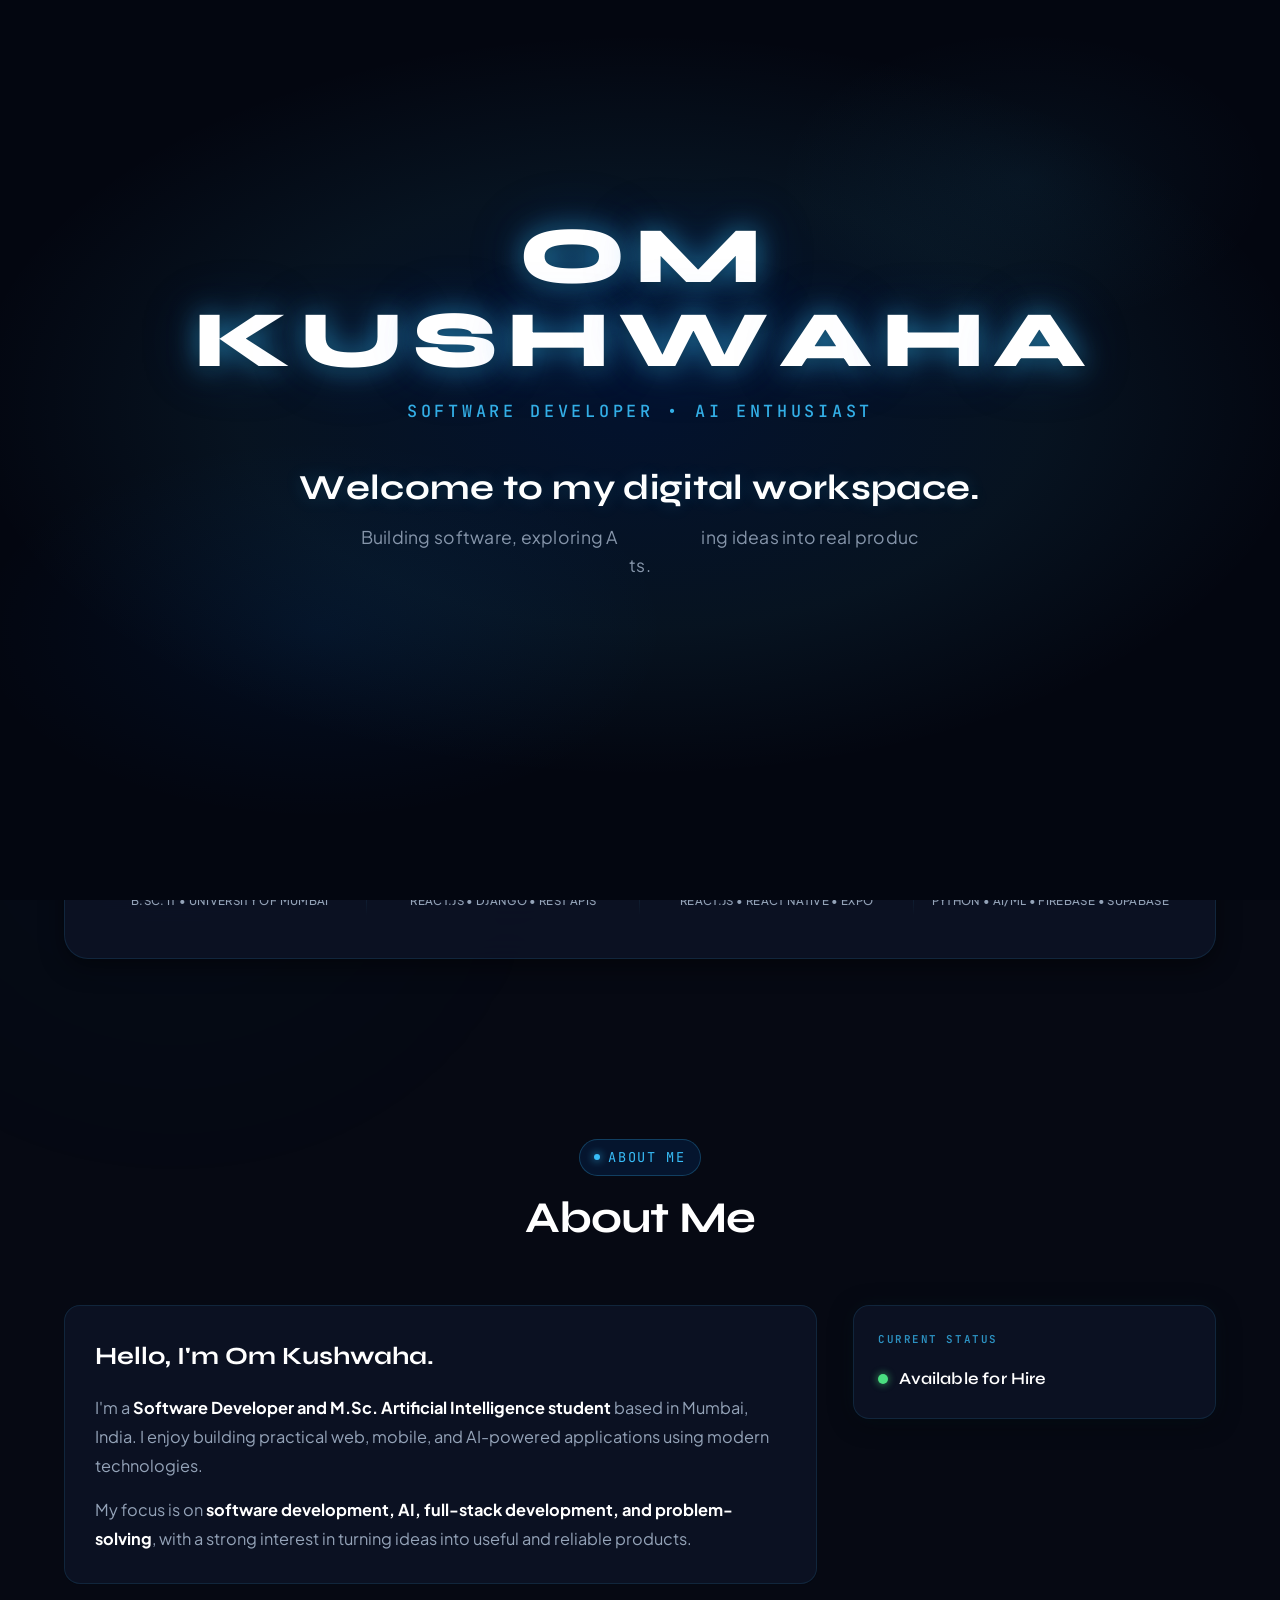
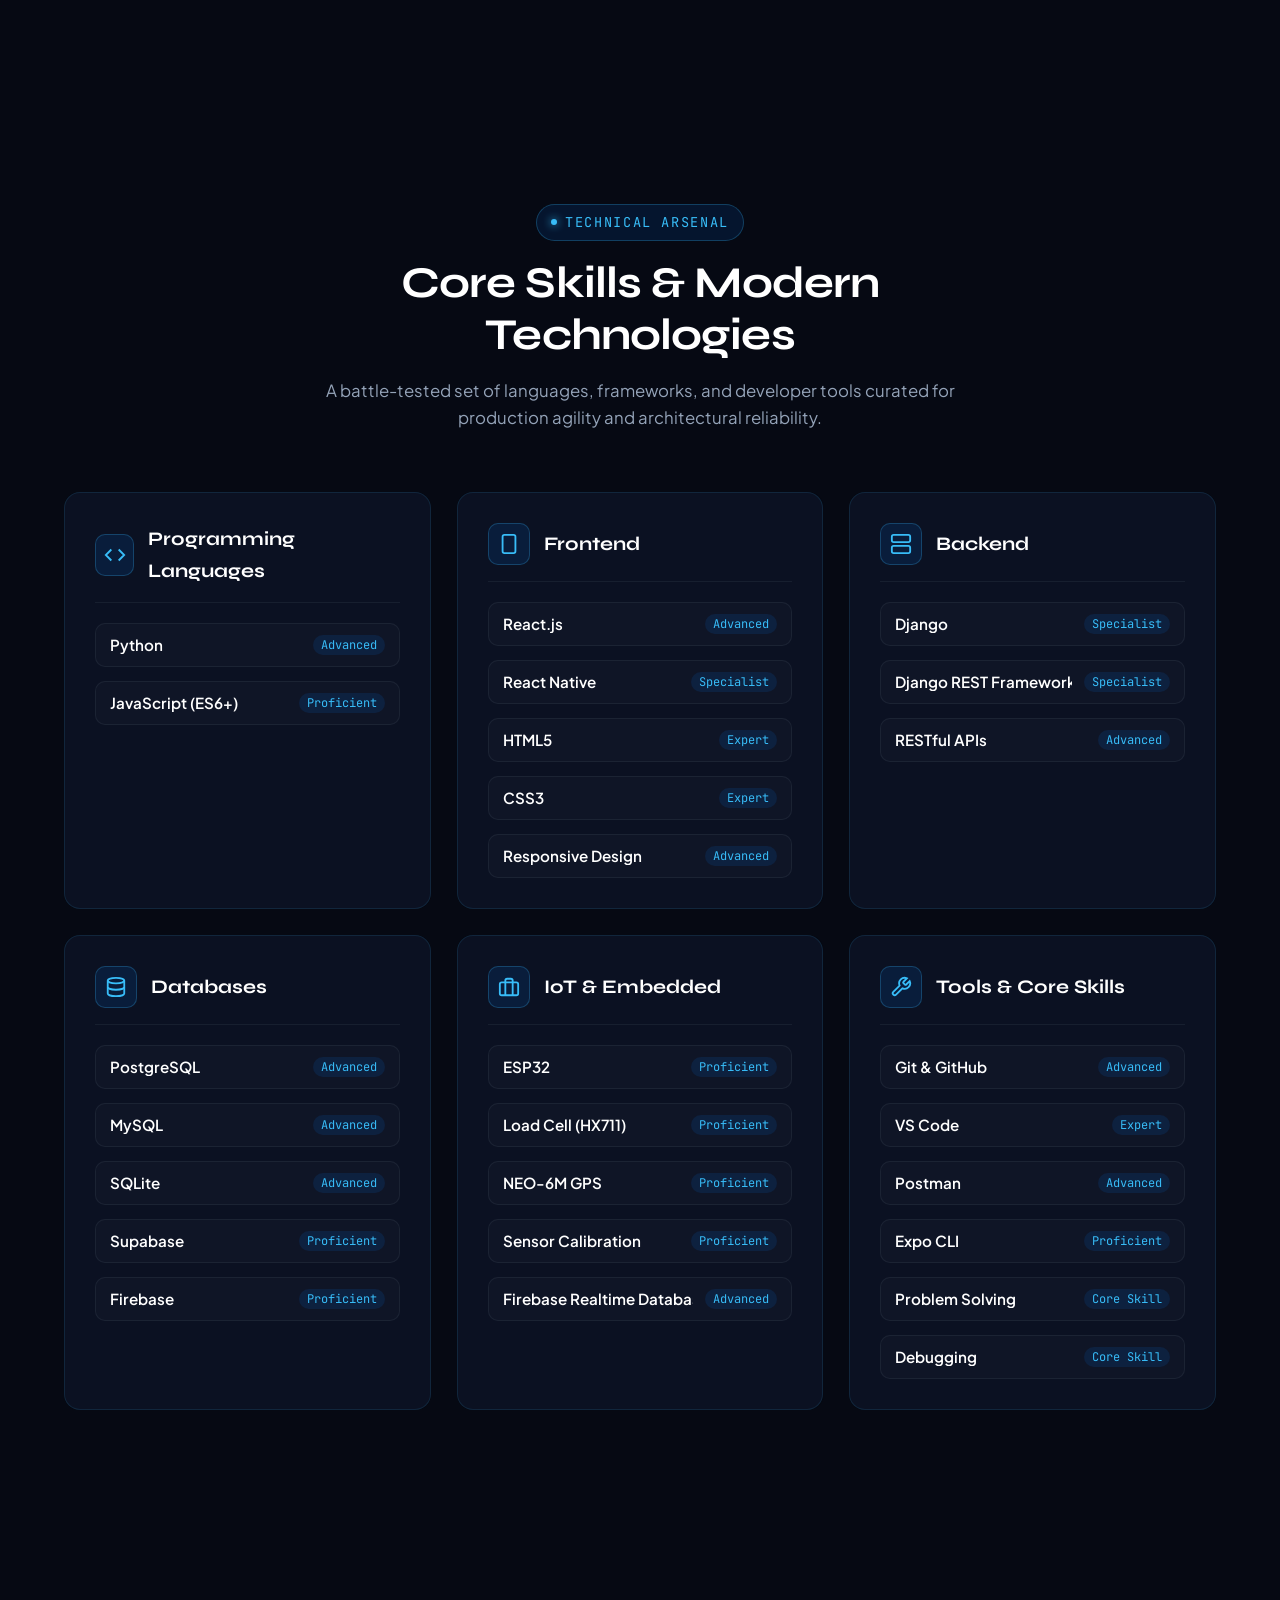
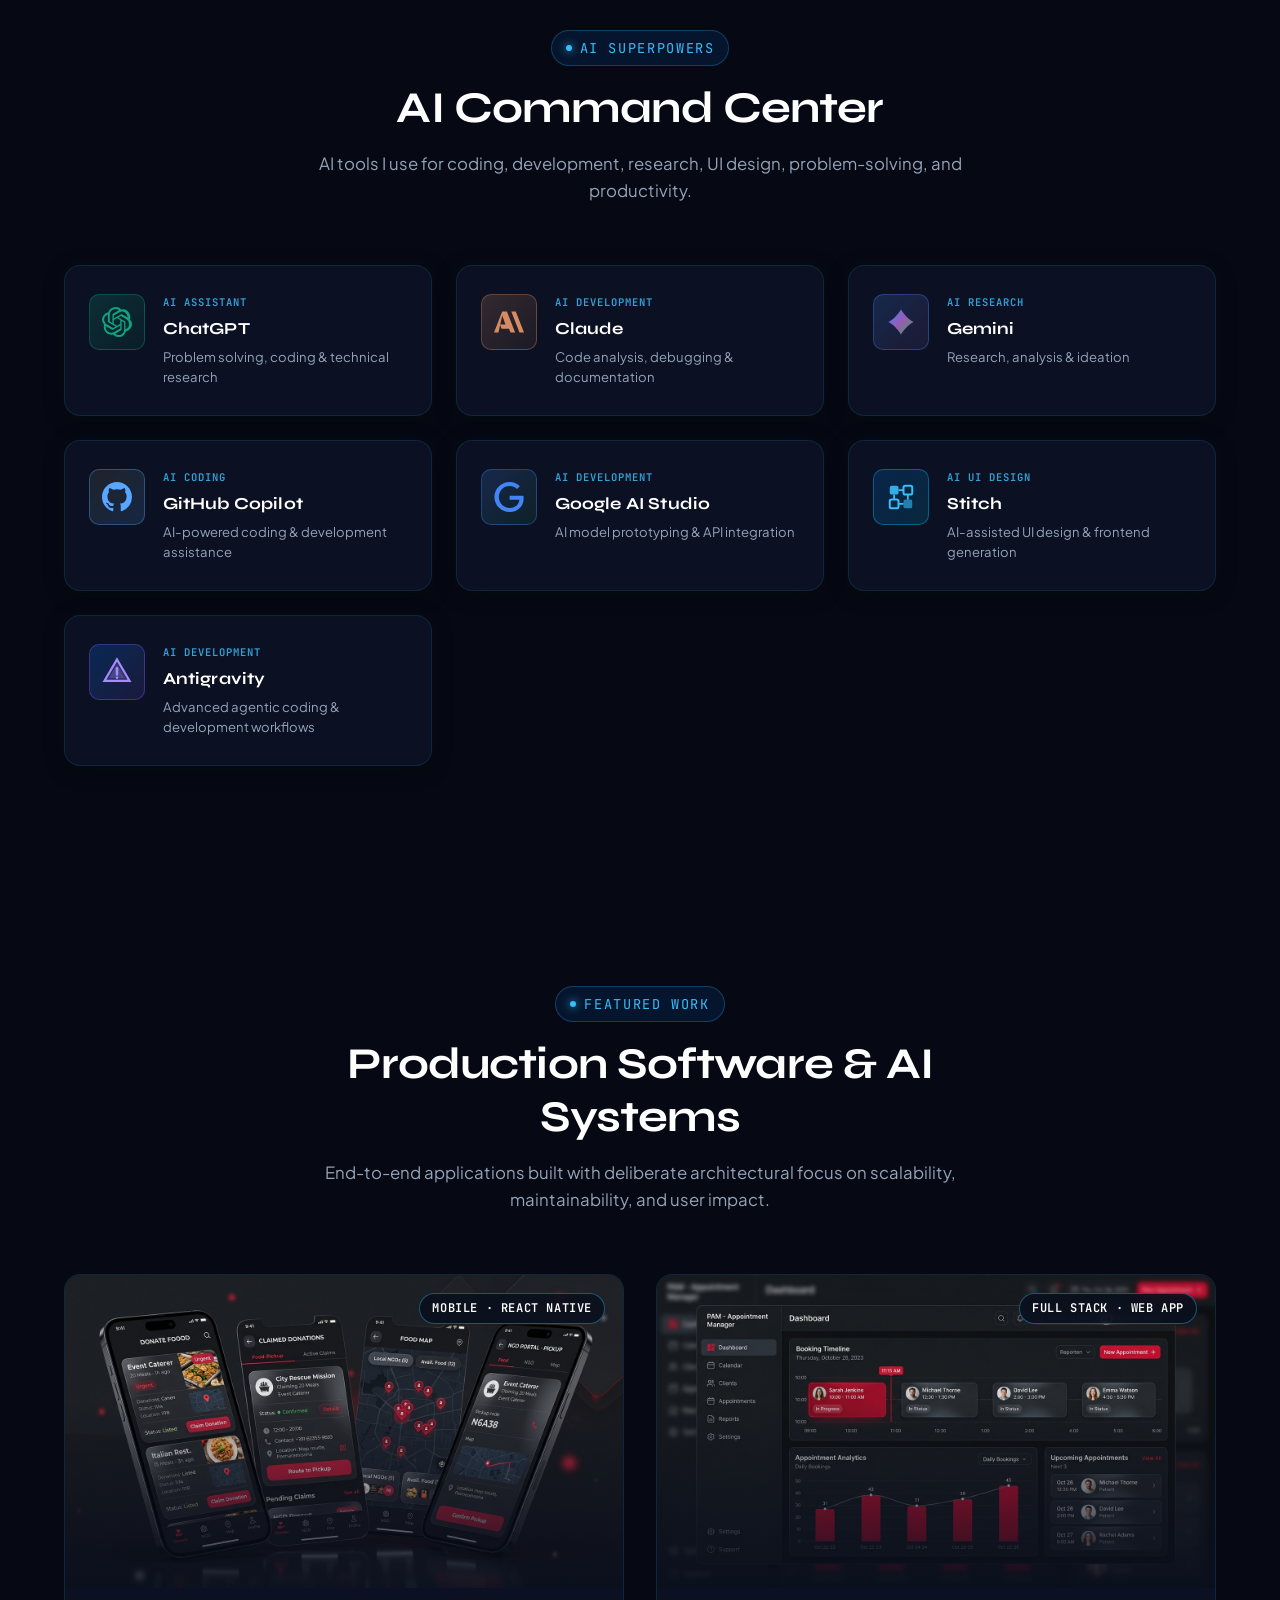
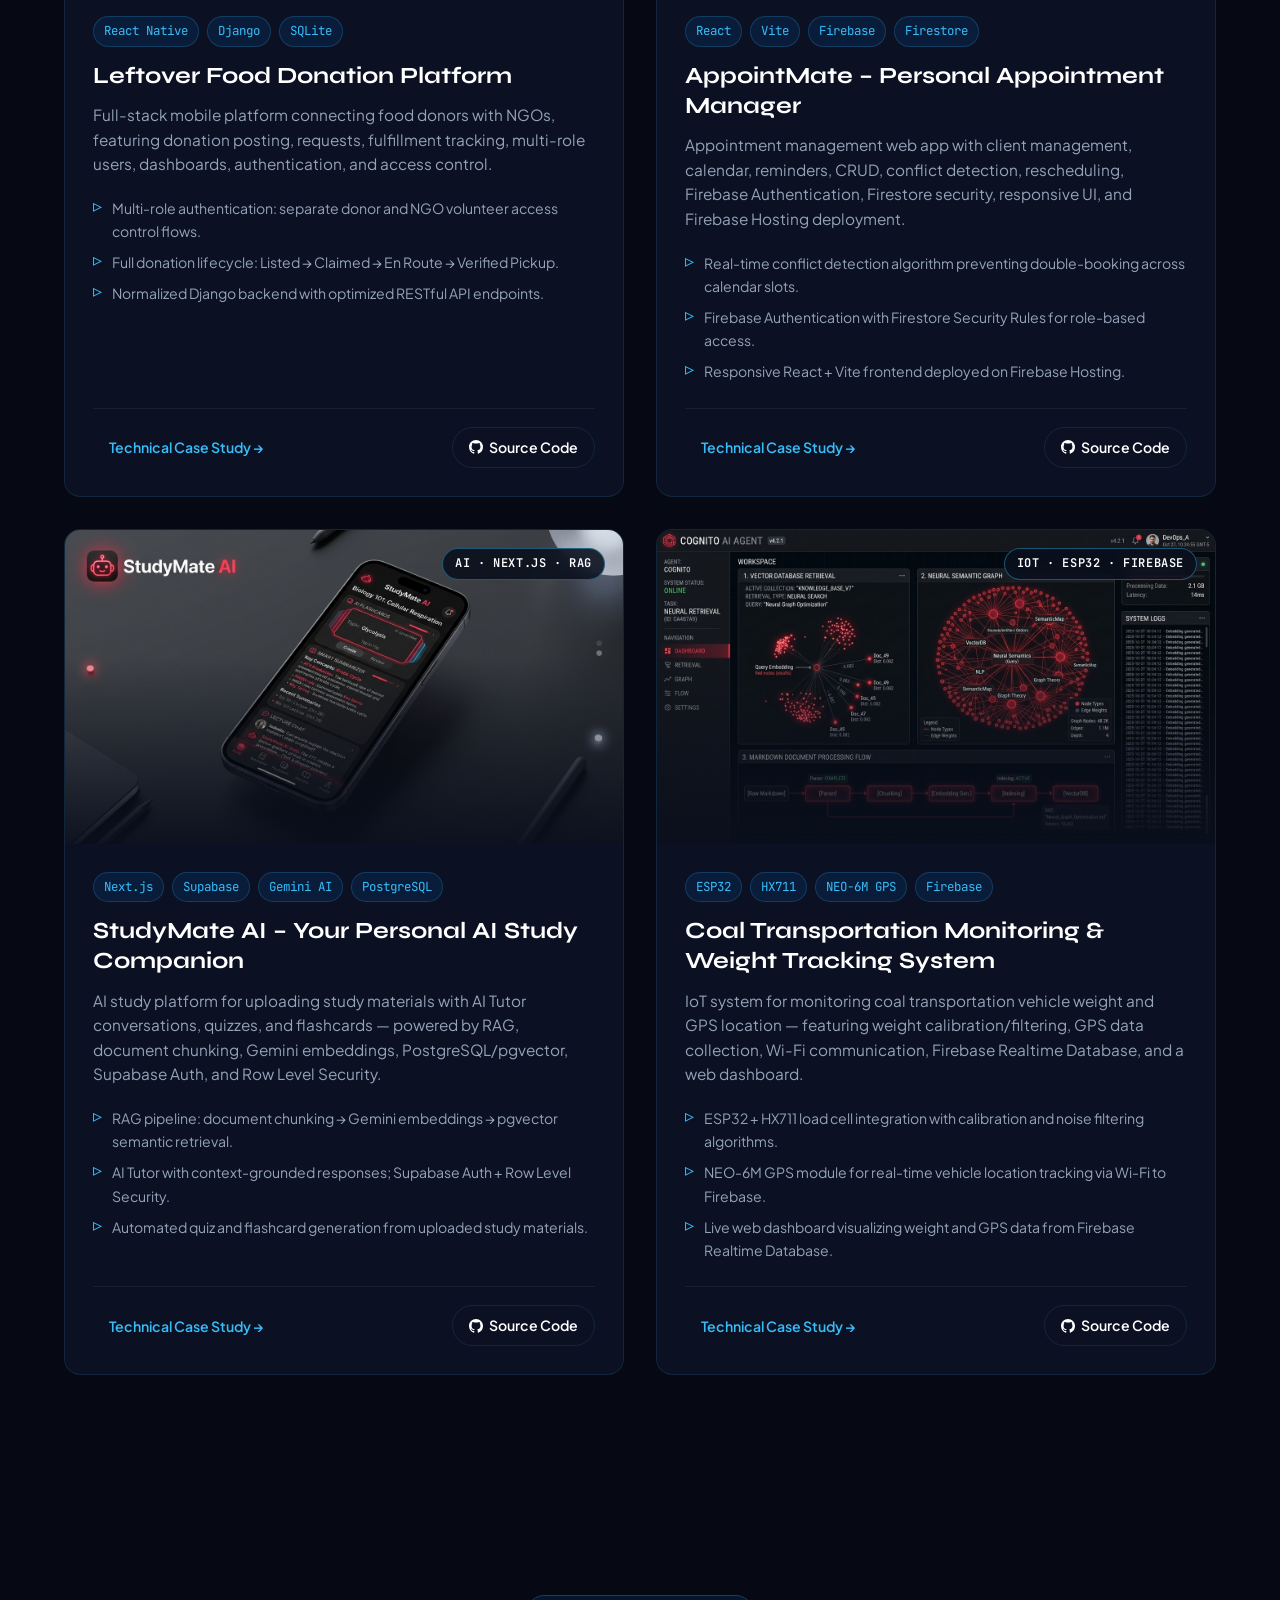
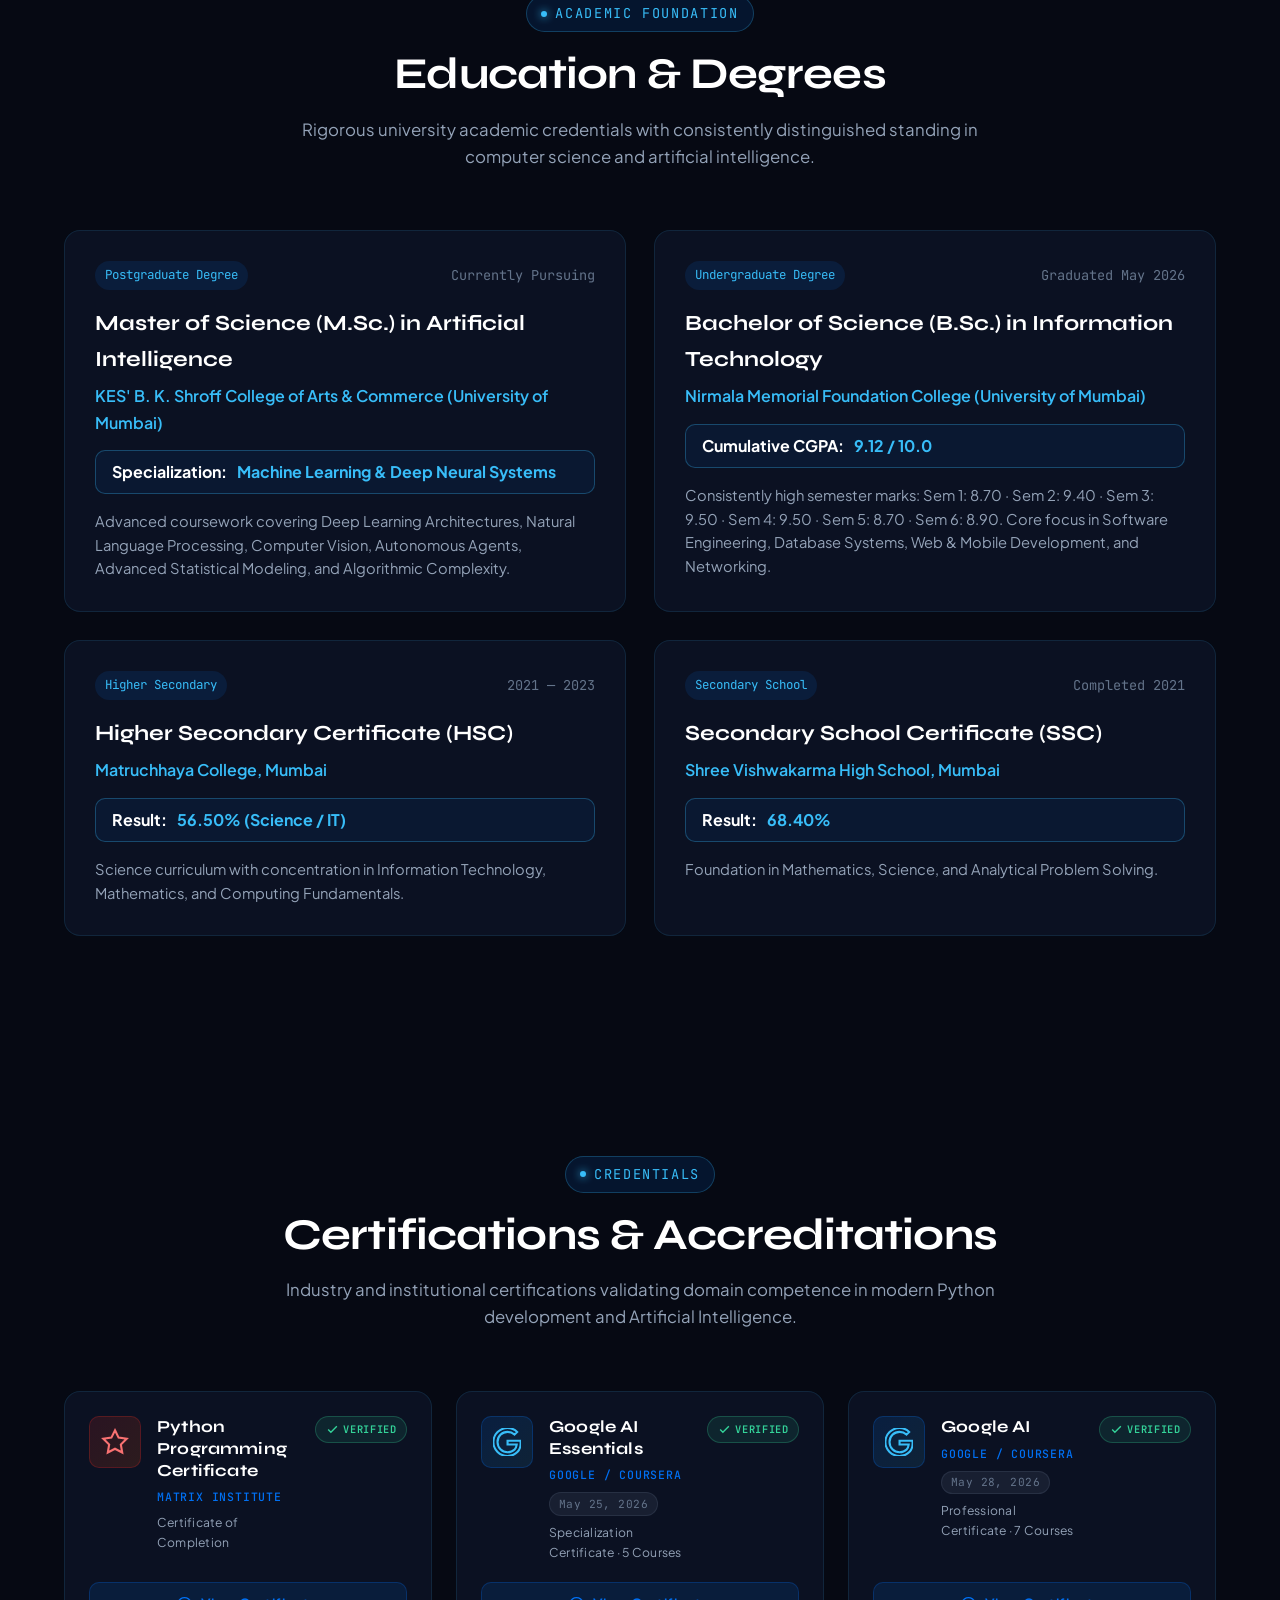
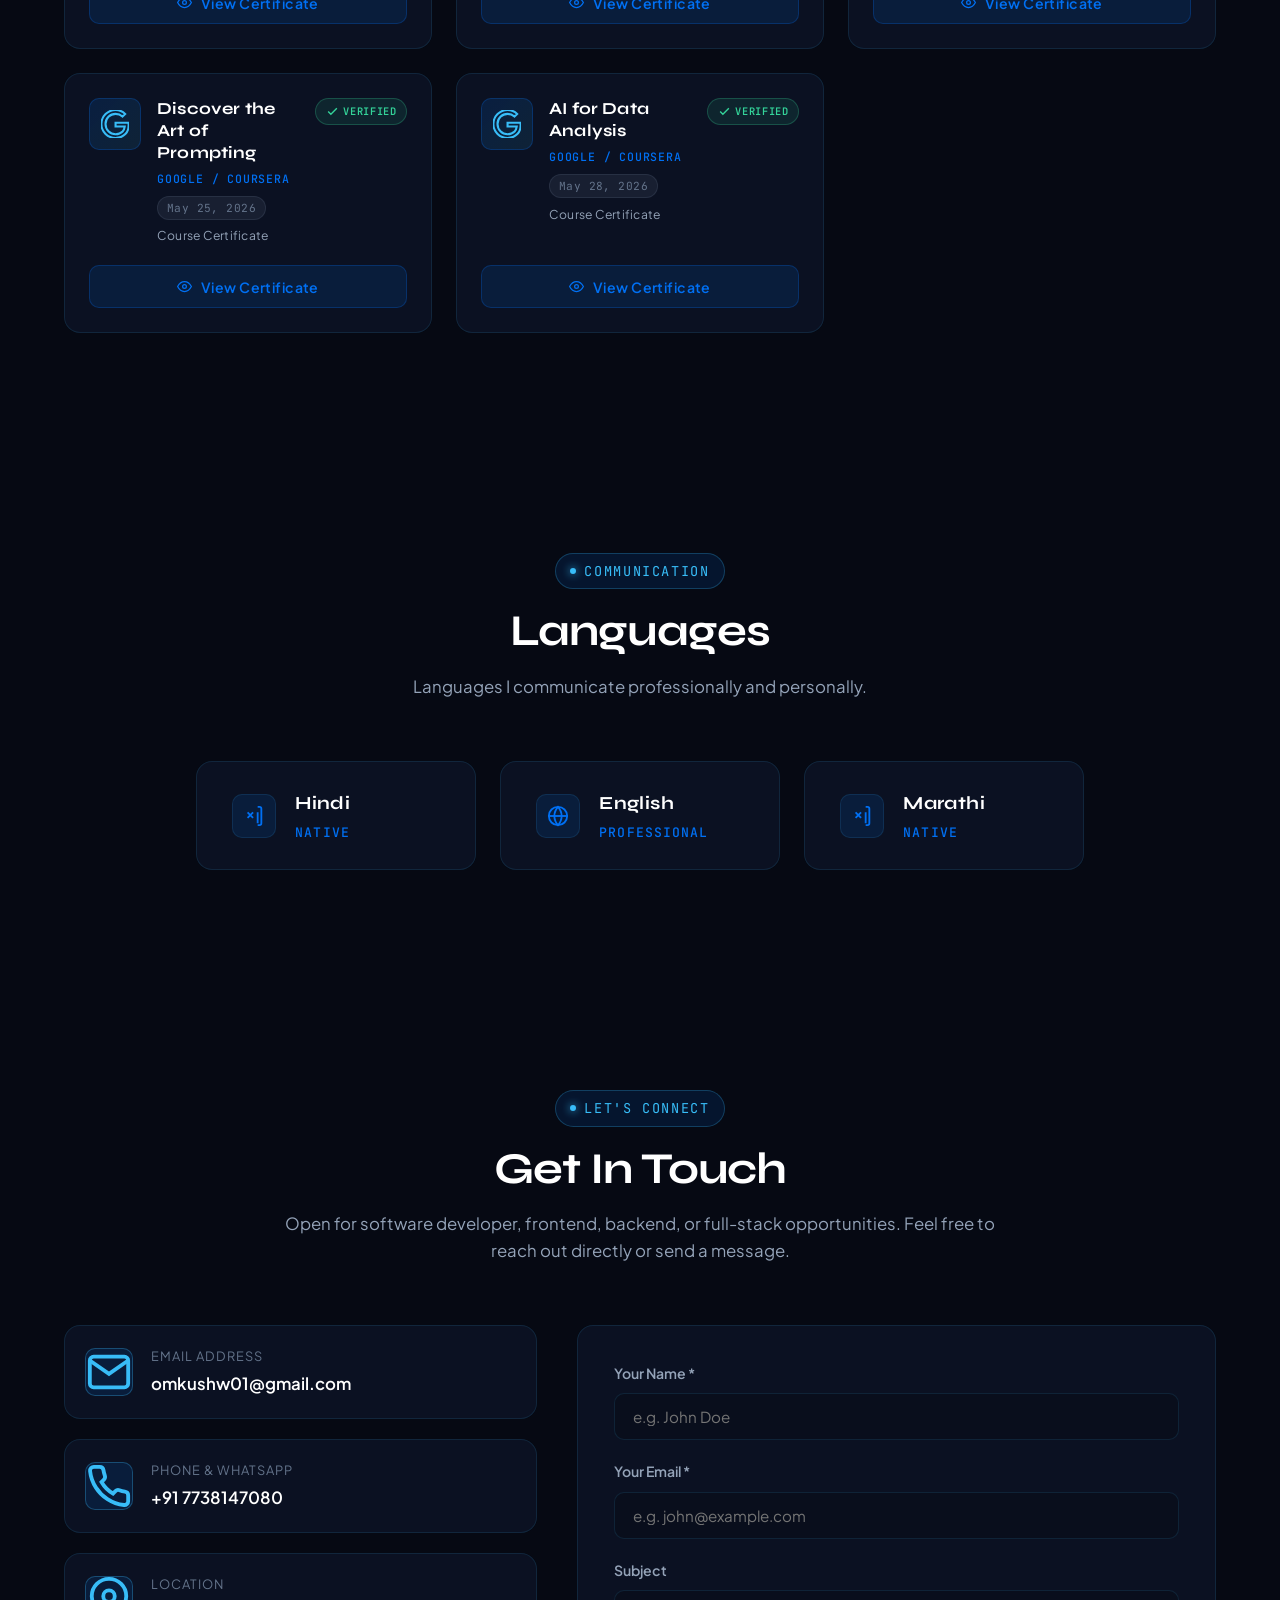
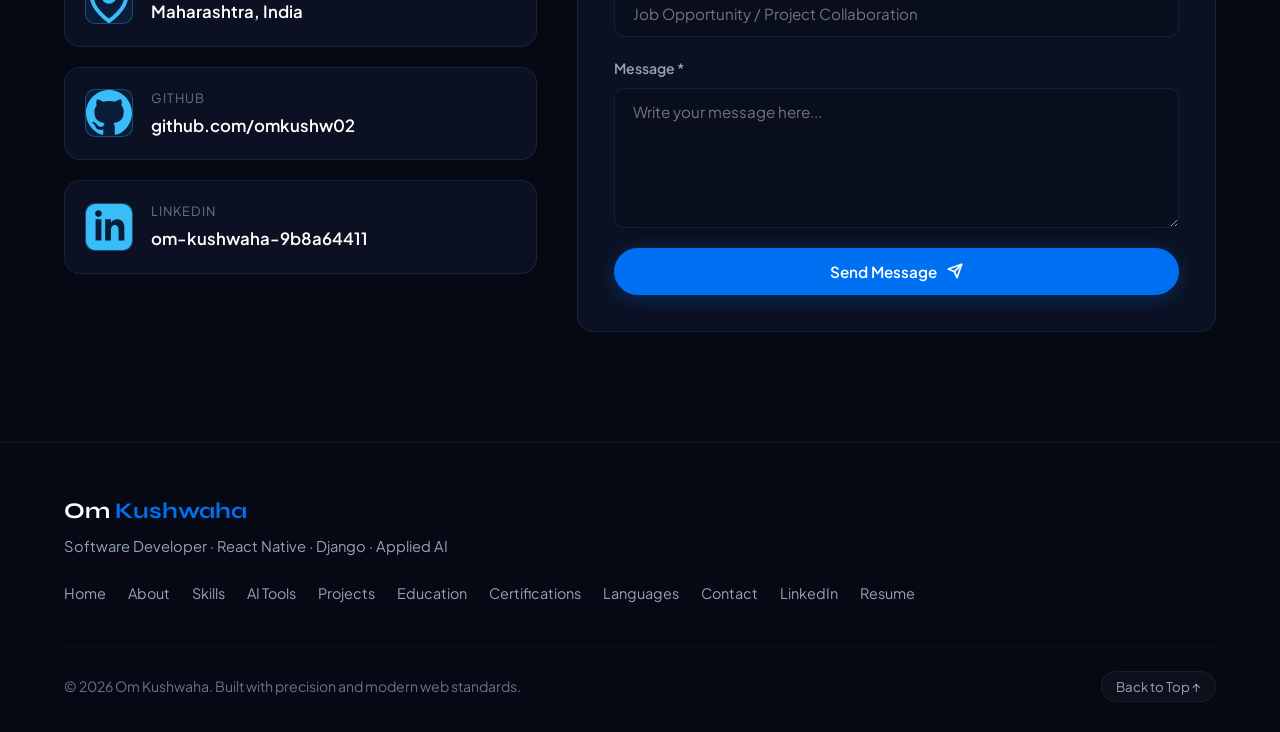
==== index.html @ 6cf003f7 "Initial portfolio" ====
<!DOCTYPE html>
<html lang="en">
<head>
  <meta charset="UTF-8">
  <meta name="viewport" content="width=device-width, initial-scale=1.0">
  <meta http-equiv="X-UA-Compatible" content="ie=edge">

  <!-- SEO Meta Tags -->
  <title>Om Kushwaha | Software Developer & Full Stack AI Developer</title>
  <meta name="description" content="Portfolio of Om Kushwaha — B.Sc. IT graduate and M.Sc. Artificial Intelligence student passionate about building modern web and mobile applications, backend systems and practical AI solutions with React Native, Django, and Python.">
  <meta name="keywords" content="Om Kushwaha, Software Developer, Full Stack Developer, AI Developer, React Native, Django, Python, Mumbai">
  <meta name="author" content="Om Kushwaha">

  <!-- Open Graph / Social Cards -->
  <meta property="og:title" content="Om Kushwaha | Software Developer & Full Stack AI Developer">
  <meta property="og:description" content="B.Sc. IT graduate & M.Sc. Artificial Intelligence student building robust mobile, web, and AI solutions.">
  <meta property="og:type" content="website">
  <meta property="og:image" content="assets/images/om_avatar.jpg">

  <!-- Google Fonts Preconnect & Stylesheet -->
  <link rel="preconnect" href="https://fonts.googleapis.com">
  <link rel="preconnect" href="https://fonts.gstatic.com" crossorigin>
  <link rel="stylesheet" href="https://fonts.googleapis.com/css2?family=Plus+Jakarta+Sans:wght@300;400;500;600;700;800&family=Syne:wght@600;700;800&family=JetBrains+Mono:wght@400;500;600&display=swap">

  <!-- Stylesheet -->
  <link rel="stylesheet" href="assets/css/style.css">
  <link rel="icon" type="image/svg+xml" href="data:image/svg+xml,<svg xmlns='http://www.w3.org/2000/svg' viewBox='0 0 100 100'><rect width='100' height='100' rx='20' fill='%230a0f1d'/><text x='50%' y='62%' font-size='48' font-weight='800' fill='%230070f3' text-anchor='middle' font-family='sans-serif'>OK</text></svg>">
</head>
<body>

  <!-- ==================== ANIMATED BACKGROUND CANVAS ==================== -->
  <canvas id="bgCanvas" aria-hidden="true"></canvas>

  <!-- ==================== NAVBAR ==================== -->
  <header class="navbar" id="navbar">
    <div class="container nav-container">
      <!-- Brand Logo -->
      <a href="#home" class="nav-brand" id="navBrand">
        <div class="brand-symbol">OK</div>
        <div class="brand-text">Om <span>Kushwaha</span></div>
      </a>

      <!-- Navigation Links -->
      <nav class="nav-links" id="navLinks" aria-label="Main Navigation">
        <div class="nav-drawer-header">
          <div class="nav-drawer-brand">
            <span class="nav-drawer-symbol">OK</span>
            <span class="nav-drawer-title">Navigation</span>
          </div>
          <button class="nav-drawer-close" id="navDrawerClose" aria-label="Close navigation menu">
            <svg width="18" height="18" viewBox="0 0 24 24" fill="none" stroke="currentColor" stroke-width="2.2" stroke-linecap="round" stroke-linejoin="round"><line x1="18" y1="6" x2="6" y2="18"></line><line x1="6" y1="6" x2="18" y2="18"></line></svg>
          </button>
        </div>

        <a href="#home" class="nav-link active">Home</a>
        <a href="#about" class="nav-link">About</a>
        <a href="#skills" class="nav-link">Skills</a>
        <a href="#ai-tools" class="nav-link">AI Tools</a>
        <a href="#projects" class="nav-link">Projects</a>
        <a href="#education" class="nav-link">Education</a>
        <a href="#certifications" class="nav-link">Certifications</a>
        <a href="#languages" class="nav-link">Languages</a>
        <a href="#contact" class="nav-link">Contact</a>

        <div class="nav-drawer-footer">
          <a href="assets/docs/Om_Kushwaha_Resume.pdf" download="Om_Kushwaha_Resume.pdf" target="_blank" class="nav-drawer-resume">
            <svg width="15" height="15" viewBox="0 0 24 24" fill="none" stroke="currentColor" stroke-width="2.2" stroke-linecap="round" stroke-linejoin="round"><path d="M21 15v4a2 2 0 0 1-2 2H5a2 2 0 0 1-2-2v-4"/><polyline points="7 10 12 15 17 10"/><line x1="12" y1="15" x2="12" y2="3"/></svg>
            Download Resume
          </a>
        </div>
      </nav>

      <!-- Nav Actions (Resume CTA & Mobile Toggle) -->
      <div class="nav-actions">
        <a href="assets/docs/Om_Kushwaha_Resume.pdf" download="Om_Kushwaha_Resume.pdf" target="_blank" class="nav-cta-btn" id="navResumeBtn">
          <svg width="15" height="15" viewBox="0 0 24 24" fill="none" stroke="currentColor" stroke-width="2.2" stroke-linecap="round" stroke-linejoin="round"><path d="M21 15v4a2 2 0 0 1-2 2H5a2 2 0 0 1-2-2v-4"/><polyline points="7 10 12 15 17 10"/><line x1="12" y1="15" x2="12" y2="3"/></svg>
          Download Resume
        </a>

        <button class="mobile-toggle" id="mobileToggle" aria-label="Toggle navigation menu" aria-expanded="false">
          <span></span>
          <span></span>
          <span></span>
        </button>
      </div>
    </div>
  </header>

  <!-- Mobile Backdrop Overlay -->
  <div class="nav-backdrop" id="navBackdrop" aria-hidden="true"></div>

  <main>
    <!-- ==================== HERO SECTION ==================== -->
    <section class="hero-section" id="home">
      <div class="container">
        <div class="hero-grid">
          <!-- Hero Text Content -->
          <div class="hero-content">
            <!-- Badge -->
            <div class="hero-badge">
              <span class="status-dot"></span>
              <span>Software Developer | AI Enthusiast</span>
            </div>

            <!-- Name with Kushwaha in electric blue -->
            <h1 class="hero-name">
              Om <span class="text-accent">Kushwaha</span>
            </h1>

            <!-- Title -->
            <div class="hero-title">
              <span>Full-Stack Developer</span>
              <span class="separator">/</span>
              <span>Web &amp; Mobile</span>
              <span class="separator">/</span>
              <span class="text-accent">AI</span>
            </div>

            <!-- Description -->
            <p class="hero-desc">
              B.Sc. IT graduate and M.Sc. Artificial Intelligence student building modern web, mobile, and desktop applications, backend systems, and practical AI solutions.
            </p>

            <!-- Action Buttons -->
            <div class="hero-buttons">
              <a href="#projects" class="btn btn-primary" id="heroViewProjectsBtn">
                View Projects
                <svg width="16" height="16" viewBox="0 0 24 24" fill="none" stroke="currentColor" stroke-width="2.5" stroke-linecap="round" stroke-linejoin="round"><line x1="5" y1="12" x2="19" y2="12"/><polyline points="12 5 19 12 12 19"/></svg>
              </a>
              <a href="assets/docs/Om_Kushwaha_Resume.pdf" download="Om_Kushwaha_Resume.pdf" target="_blank" class="btn btn-secondary" id="heroDownloadResumeBtn">
                <svg width="16" height="16" viewBox="0 0 24 24" fill="none" stroke="currentColor" stroke-width="2" stroke-linecap="round" stroke-linejoin="round"><path d="M21 15v4a2 2 0 0 1-2 2H5a2 2 0 0 1-2-2v-4"/><polyline points="7 10 12 15 17 10"/><line x1="12" y1="15" x2="12" y2="3"/></svg>
                Download Resume
              </a>
              <a href="#contact" class="btn btn-ghost" id="heroContactBtn">
                Contact Me
              </a>
            </div>

            <!-- Social Media Icons -->
            <div class="hero-socials">
              <!-- GitHub -->
              <a href="https://github.com/omkushw02" target="_blank" rel="noopener noreferrer" class="social-icon-btn" aria-label="GitHub Profile" title="GitHub: @omkushw02">
                <svg viewBox="0 0 24 24"><path d="M12 0C5.37 0 0 5.37 0 12c0 5.31 3.435 9.795 8.205 11.385.6.105.825-.255.825-.57 0-.285-.015-1.23-.015-2.235-3.015.555-3.795-.735-4.035-1.41-.135-.345-.72-1.41-1.23-1.695-.42-.225-1.02-.78-.015-.795.945-.015 1.62.87 1.845 1.23 1.08 1.815 2.805 1.305 3.495.99.105-.78.42-1.305.765-1.605-2.67-.3-5.46-1.335-5.46-5.925 0-1.305.465-2.385 1.23-3.225-.12-.3-.54-1.53.12-3.18 0 0 1.005-.315 3.3 1.23.96-.27 1.98-.405 3-.405s2.04.135 3 .405c2.295-1.56 3.3-1.23 3.3-1.23.66 1.65.24 2.88.12 3.18.765.84 1.23 1.905 1.23 3.225 0 4.605-2.805 5.625-5.475 5.925.435.375.81 1.095.81 2.22 0 1.605-.015 2.895-.015 3.3 0 .315.225.69.825.57A12.02 12.02 0 0024 12c0-6.63-5.37-12-12-12z"/></svg>
              </a>
              <!-- LinkedIn -->
              <a href="https://www.linkedin.com/in/om-kushwaha-9b8a64411" target="_blank" rel="noopener noreferrer" class="social-icon-btn" aria-label="LinkedIn Profile" title="LinkedIn: Om Kushwaha">
                <svg viewBox="0 0 24 24"><path d="M19 0h-14c-2.761 0-5 2.239-5 5v14c0 2.761 2.239 5 5 5h14c2.762 0 5-2.239 5-5v-14c0-2.761-2.238-5-5-5zm-11 19h-3v-11h3v11zm-1.5-12.268c-.966 0-1.75-.79-1.75-1.764s.784-1.764 1.75-1.764 1.75.79 1.75 1.764-.783 1.764-1.75 1.764zm13.5 12.268h-3v-5.604c0-3.368-4-3.113-4 0v5.604h-3v-11h3v1.765c1.396-2.586 7-2.777 7 2.476v6.759z"/></svg>
              </a>
              <!-- Email Direct -->
              <a href="https://mail.google.com/mail/?view=cm&fs=1&to=omkushw01@gmail.com" target="_blank" rel="noopener noreferrer" class="social-icon-btn" aria-label="Send Email via Gmail" title="Email: omkushw01@gmail.com">
                <svg viewBox="0 0 24 24"><path d="M20 4H4c-1.1 0-1.99.9-1.99 2L2 18c0 1.1.9 2 2 2h16c1.1 0 2-.9 2-2V6c0-1.1-.9-2-2-2zm0 4l-8 5-8-5V6l8 5 8-5v2z"/></svg>
              </a>
            </div>
          </div>
        </div>

        <!-- Sleek Stats Bar -->
        <div class="stats-bar-wrapper">
          <div class="stats-bar">
            <!-- Stat 1: 9.12 CGPA -->
            <div class="stat-item">
              <div class="stat-value">
                <span>9.12</span>
                <span class="stat-accent">CGPA</span>
              </div>
              <div class="stat-label">B.Sc. IT • University of Mumbai</div>
            </div>

            <!-- Stat 2: Full-Stack Development -->
            <div class="stat-item">
              <div class="stat-value">
                <span>Full-Stack</span>
                <span class="stat-accent">Development</span>
              </div>
              <div class="stat-label">React.js • Django • REST APIs</div>
            </div>

            <!-- Stat 3: Web & Mobile Development -->
            <div class="stat-item">
              <div class="stat-value">
                <span>Web &amp; Mobile</span>
                <span class="stat-accent">Development</span>
              </div>
              <div class="stat-label">React.js • React Native • Expo</div>
            </div>

            <!-- Stat 4: AI & Modern Technologies -->
            <div class="stat-item">
              <div class="stat-value">
                <span>AI &amp; Modern</span>
                <span class="stat-accent">Technologies</span>
              </div>
              <div class="stat-label">Python • AI/ML • Firebase • Supabase</div>
            </div>
          </div>
        </div>
      </div>
    </section>

    <!-- ==================== ABOUT SECTION ==================== -->
    <section class="section" id="about">
      <div class="container">
        <div class="section-header">
          <span class="section-tag">About Me</span>
          <h2 class="section-title">About Me</h2>
        </div>

        <div class="about-grid">
          <!-- Main Narrative Card -->
          <div class="dark-card about-main-card">
            <div class="about-narrative">
              <h3>Hello, I'm Om Kushwaha.</h3>
              <p>
                I'm a <strong>Software Developer and M.Sc. Artificial Intelligence student</strong> based in Mumbai, India. I enjoy building practical web, mobile, and AI-powered applications using modern technologies.
              </p>
              <p>
                My focus is on <strong>software development, AI, full-stack development, and problem-solving</strong>, with a strong interest in turning ideas into useful and reliable products.
              </p>
            </div>
          </div>

          <!-- Status Card -->
          <div class="about-side">
            <div class="status-card">
              <div class="status-card-label">CURRENT STATUS</div>
              <div class="status-card-body">
                <span class="status-dot-live" aria-hidden="true"></span>
                <span class="status-card-text">Available for Hire</span>
              </div>
            </div>
          </div>
        </div>
      </div>
    </section>

    <!-- ==================== SKILLS SECTION ==================== -->
    <section class="section" id="skills">
      <div class="container">
        <div class="section-header">
          <span class="section-tag">Technical Arsenal</span>
          <h2 class="section-title">Core Skills & Modern Technologies</h2>
          <p class="section-desc">
            A battle-tested set of languages, frameworks, and developer tools curated for production agility and architectural reliability.
          </p>
        </div>

        <div class="skills-grid">
          <!-- Category 1: Languages -->
          <div class="dark-card skill-category-card">
            <div class="skill-cat-header">
              <div class="skill-cat-icon">
                <svg viewBox="0 0 24 24" fill="none" stroke="currentColor" stroke-width="2"><polyline points="16 18 22 12 16 6"/><polyline points="8 6 2 12 8 18"/></svg>
              </div>
              <h3 class="skill-cat-title">Programming Languages</h3>
            </div>
            <div class="skill-items-list">
              <div class="skill-pill-item">
                <span class="skill-name">Python</span>
                <span class="skill-level-badge">Advanced</span>
              </div>
              <div class="skill-pill-item">
                <span class="skill-name">JavaScript (ES6+)</span>
                <span class="skill-level-badge">Proficient</span>
              </div>
            </div>
          </div>

          <!-- Category 2: Frontend -->
          <div class="dark-card skill-category-card">
            <div class="skill-cat-header">
              <div class="skill-cat-icon">
                <svg viewBox="0 0 24 24" fill="none" stroke="currentColor" stroke-width="2"><rect x="5" y="2" width="14" height="20" rx="2" ry="2"/><line x1="12" y1="18" x2="12.01" y2="18"/></svg>
              </div>
              <h3 class="skill-cat-title">Frontend</h3>
            </div>
            <div class="skill-items-list">
              <div class="skill-pill-item">
                <span class="skill-name">React.js</span>
                <span class="skill-level-badge">Advanced</span>
              </div>
              <div class="skill-pill-item">
                <span class="skill-name">React Native</span>
                <span class="skill-level-badge">Specialist</span>
              </div>
              <div class="skill-pill-item">
                <span class="skill-name">HTML5</span>
                <span class="skill-level-badge">Expert</span>
              </div>
              <div class="skill-pill-item">
                <span class="skill-name">CSS3</span>
                <span class="skill-level-badge">Expert</span>
              </div>
              <div class="skill-pill-item">
                <span class="skill-name">Responsive Design</span>
                <span class="skill-level-badge">Advanced</span>
              </div>
            </div>
          </div>

          <!-- Category 3: Backend -->
          <div class="dark-card skill-category-card">
            <div class="skill-cat-header">
              <div class="skill-cat-icon">
                <svg viewBox="0 0 24 24" fill="none" stroke="currentColor" stroke-width="2"><rect x="2" y="2" width="20" height="8" rx="2" ry="2"/><rect x="2" y="14" width="20" height="8" rx="2" ry="2"/><line x1="6" y1="6" x2="6.01" y2="6"/><line x1="6" y1="18" x2="6.01" y2="18"/></svg>
              </div>
              <h3 class="skill-cat-title">Backend</h3>
            </div>
            <div class="skill-items-list">
              <div class="skill-pill-item">
                <span class="skill-name">Django</span>
                <span class="skill-level-badge">Specialist</span>
              </div>
              <div class="skill-pill-item">
                <span class="skill-name">Django REST Framework</span>
                <span class="skill-level-badge">Specialist</span>
              </div>
              <div class="skill-pill-item">
                <span class="skill-name">RESTful APIs</span>
                <span class="skill-level-badge">Advanced</span>
              </div>
            </div>
          </div>

          <!-- Category 4: Databases -->
          <div class="dark-card skill-category-card">
            <div class="skill-cat-header">
              <div class="skill-cat-icon">
                <svg viewBox="0 0 24 24" fill="none" stroke="currentColor" stroke-width="2"><ellipse cx="12" cy="5" rx="9" ry="3"/><path d="M21 12c0 1.66-4 3-9 3s-9-1.34-9-3"/><path d="M3 5v14c0 1.66 4 3 9 3s9-1.34 9-3V5"/></svg>
              </div>
              <h3 class="skill-cat-title">Databases</h3>
            </div>
            <div class="skill-items-list">
              <div class="skill-pill-item">
                <span class="skill-name">PostgreSQL</span>
                <span class="skill-level-badge">Advanced</span>
              </div>
              <div class="skill-pill-item">
                <span class="skill-name">MySQL</span>
                <span class="skill-level-badge">Advanced</span>
              </div>
              <div class="skill-pill-item">
                <span class="skill-name">SQLite</span>
                <span class="skill-level-badge">Advanced</span>
              </div>
              <div class="skill-pill-item">
                <span class="skill-name">Supabase</span>
                <span class="skill-level-badge">Proficient</span>
              </div>
              <div class="skill-pill-item">
                <span class="skill-name">Firebase</span>
                <span class="skill-level-badge">Proficient</span>
              </div>
            </div>
          </div>

          <!-- Category 5: IoT & Embedded -->
          <div class="dark-card skill-category-card">
            <div class="skill-cat-header">
              <div class="skill-cat-icon">
                <svg viewBox="0 0 24 24" fill="none" stroke="currentColor" stroke-width="2"><rect x="2" y="7" width="20" height="14" rx="2" ry="2"/><path d="M16 21V5a2 2 0 0 0-2-2h-4a2 2 0 0 0-2 2v16"/></svg>
              </div>
              <h3 class="skill-cat-title">IoT &amp; Embedded</h3>
            </div>
            <div class="skill-items-list">
              <div class="skill-pill-item">
                <span class="skill-name">ESP32</span>
                <span class="skill-level-badge">Proficient</span>
              </div>
              <div class="skill-pill-item">
                <span class="skill-name">Load Cell (HX711)</span>
                <span class="skill-level-badge">Proficient</span>
              </div>
              <div class="skill-pill-item">
                <span class="skill-name">NEO-6M GPS</span>
                <span class="skill-level-badge">Proficient</span>
              </div>
              <div class="skill-pill-item">
                <span class="skill-name">Sensor Calibration</span>
                <span class="skill-level-badge">Proficient</span>
              </div>
              <div class="skill-pill-item">
                <span class="skill-name">Firebase Realtime Database</span>
                <span class="skill-level-badge">Advanced</span>
              </div>
            </div>
          </div>

          <!-- Category 6: Tools & Core Skills -->
          <div class="dark-card skill-category-card">
            <div class="skill-cat-header">
              <div class="skill-cat-icon">
                <svg viewBox="0 0 24 24" fill="none" stroke="currentColor" stroke-width="2"><path d="M14.7 6.3a1 1 0 0 0 0 1.4l1.6 1.6a1 1 0 0 0 1.4 0l3.77-3.77a6 6 0 0 1-7.94 7.94l-6.91 6.91a2.12 2.12 0 0 1-3-3l6.91-6.91a6 6 0 0 1 7.94-7.94l-3.76 3.76z"/></svg>
              </div>
              <h3 class="skill-cat-title">Tools &amp; Core Skills</h3>
            </div>
            <div class="skill-items-list">
              <div class="skill-pill-item">
                <span class="skill-name">Git &amp; GitHub</span>
                <span class="skill-level-badge">Advanced</span>
              </div>
              <div class="skill-pill-item">
                <span class="skill-name">VS Code</span>
                <span class="skill-level-badge">Expert</span>
              </div>
              <div class="skill-pill-item">
                <span class="skill-name">Postman</span>
                <span class="skill-level-badge">Advanced</span>
              </div>
              <div class="skill-pill-item">
                <span class="skill-name">Expo CLI</span>
                <span class="skill-level-badge">Proficient</span>
              </div>
              <div class="skill-pill-item">
                <span class="skill-name">Problem Solving</span>
                <span class="skill-level-badge">Core Skill</span>
              </div>
              <div class="skill-pill-item">
                <span class="skill-name">Debugging</span>
                <span class="skill-level-badge">Core Skill</span>
              </div>
            </div>
          </div>
        </div>
      </div>
    </section>

    <!-- ==================== AI COMMAND CENTER SECTION ==================== -->
    <section class="section" id="ai-tools">
      <div class="container">
        <div class="section-header">
          <span class="section-tag">AI Superpowers</span>
          <h2 class="section-title">AI Command Center</h2>
          <p class="section-desc">
            AI tools I use for coding, development, research, UI design, problem-solving, and productivity.
          </p>
        </div>

        <div class="ai-tools-grid">

          <!-- ChatGPT -->
          <div class="ai-tool-card">
            <div class="ai-tool-inner">
              <div class="ai-tool-logo ai-logo-openai">
                <svg viewBox="0 0 24 24" fill="currentColor" width="30" height="30" aria-hidden="true">
                  <path d="M22.282 9.821a5.985 5.985 0 0 0-.516-4.91 6.046 6.046 0 0 0-6.51-2.9A6.065 6.065 0 0 0 4.981 4.18a5.985 5.985 0 0 0-3.998 2.9 6.046 6.046 0 0 0 .743 7.097 5.98 5.98 0 0 0 .51 4.911 6.051 6.051 0 0 0 6.515 2.9A5.985 5.985 0 0 0 13.26 24a6.056 6.056 0 0 0 5.772-4.206 5.99 5.99 0 0 0 3.997-2.9 6.056 6.056 0 0 0-.747-7.073zM13.26 22.43a4.476 4.476 0 0 1-2.876-1.04l.141-.081 4.779-2.758a.795.795 0 0 0 .392-.681v-6.737l2.02 1.168a.071.071 0 0 1 .038.052v5.583a4.504 4.504 0 0 1-4.494 4.494zM3.6 18.304a4.47 4.47 0 0 1-.535-3.014l.142.085 4.783 2.759a.771.771 0 0 0 .78 0l5.843-3.369v2.332a.08.08 0 0 1-.033.062L9.74 19.95a4.5 4.5 0 0 1-6.14-1.646zM2.34 7.896a4.485 4.485 0 0 1 2.366-1.973V11.6a.766.766 0 0 0 .388.676l5.815 3.355-2.02 1.168a.076.076 0 0 1-.071 0L4.56 14.282a4.504 4.504 0 0 1-2.22-6.386zm16.597 3.855l-5.843-3.376 2.02-1.163a.076.076 0 0 1 .071 0l4.258 2.537a4.504 4.504 0 0 1-.676 8.122v-5.677a.79.79 0 0 0-.39-.443h-.001a.076.076 0 0 1 .56.0zm2.01-3.023l-.141-.085-4.774-2.782a.776.776 0 0 0-.785 0L9.409 9.23V6.897a.066.066 0 0 1 .028-.061L13.7 4.309a4.5 4.5 0 0 1 6.69 4.66h-.001a4.5 4.5 0 0 1 .554 3.759h-.001zm-12.64 4.135l-2.02-1.164a.08.08 0 0 1-.038-.057V6.055a4.503 4.503 0 0 1 7.375-3.453l-.142.08-4.778 2.759a.795.795 0 0 0-.392.681v6.737l-.005.002zm1.097-2.365l2.602-1.5 2.607 1.497v2.994l-2.607 1.5-2.602-1.5V10.498z"/>
                </svg>
              </div>
              <div class="ai-tool-meta">
                <span class="ai-tool-category">AI ASSISTANT</span>
                <h3 class="ai-tool-name">ChatGPT</h3>
                <p class="ai-tool-desc">Problem solving, coding &amp; technical research</p>
              </div>
            </div>
            <div class="ai-tool-glow"></div>
          </div>

          <!-- Claude -->
          <div class="ai-tool-card">
            <div class="ai-tool-inner">
              <div class="ai-tool-logo ai-logo-anthropic">
                <svg viewBox="0 0 24 24" fill="currentColor" width="30" height="30" aria-hidden="true">
                  <path d="M13.827 3.52h3.603L24 20.32h-3.603l-6.57-16.8zm-7.258 0h3.767L16.906 20.32h-3.674L12 17.435H6.032l-1.232-3.427H9.19L6.57 6.82 3.603 20.32H0z"/>
                </svg>
              </div>
              <div class="ai-tool-meta">
                <span class="ai-tool-category">AI DEVELOPMENT</span>
                <h3 class="ai-tool-name">Claude</h3>
                <p class="ai-tool-desc">Code analysis, debugging &amp; documentation</p>
              </div>
            </div>
            <div class="ai-tool-glow"></div>
          </div>

          <!-- Gemini -->
          <div class="ai-tool-card">
            <div class="ai-tool-inner">
              <div class="ai-tool-logo ai-logo-gemini">
                <svg viewBox="0 0 24 24" fill="none" width="30" height="30" aria-hidden="true">
                  <defs>
                    <linearGradient id="gemGrad" x1="0%" y1="0%" x2="100%" y2="100%">
                      <stop offset="0%" stop-color="#4285F4"/>
                      <stop offset="50%" stop-color="#9B59B6"/>
                      <stop offset="100%" stop-color="#34A853"/>
                    </linearGradient>
                  </defs>
                  <path d="M12 2C12 2 15.5 8.5 22 12C15.5 15.5 12 22 12 22C12 22 8.5 15.5 2 12C8.5 8.5 12 2 12 2Z" fill="url(#gemGrad)"/>
                </svg>
              </div>
              <div class="ai-tool-meta">
                <span class="ai-tool-category">AI RESEARCH</span>
                <h3 class="ai-tool-name">Gemini</h3>
                <p class="ai-tool-desc">Research, analysis &amp; ideation</p>
              </div>
            </div>
            <div class="ai-tool-glow"></div>
          </div>

          <!-- GitHub Copilot -->
          <div class="ai-tool-card">
            <div class="ai-tool-inner">
              <div class="ai-tool-logo ai-logo-copilot">
                <svg viewBox="0 0 24 24" fill="currentColor" width="30" height="30" aria-hidden="true">
                  <path d="M12 0C5.37 0 0 5.37 0 12c0 5.31 3.435 9.795 8.205 11.385.6.105.825-.255.825-.57 0-.285-.015-1.23-.015-2.235-3.015.555-3.795-.735-4.035-1.41-.135-.345-.72-1.41-1.23-1.695-.42-.225-1.02-.78-.015-.795.945-.015 1.62.87 1.845 1.23 1.08 1.815 2.805 1.305 3.495.99.105-.78.42-1.305.765-1.605-2.67-.3-5.46-1.335-5.46-5.925 0-1.305.465-2.385 1.23-3.225-.12-.3-.54-1.53.12-3.18 0 0 1.005-.315 3.3 1.23.96-.27 1.98-.405 3-.405s2.04.135 3 .405c2.295-1.56 3.3-1.23 3.3-1.23.66 1.65.24 2.88.12 3.18.765.84 1.23 1.905 1.23 3.225 0 4.605-2.805 5.625-5.475 5.925.435.375.81 1.095.81 2.22 0 1.605-.015 2.895-.015 3.3 0 .315.225.69.825.57A12.02 12.02 0 0 0 24 12c0-6.63-5.37-12-12-12z"/>
                </svg>
              </div>
              <div class="ai-tool-meta">
                <span class="ai-tool-category">AI CODING</span>
                <h3 class="ai-tool-name">GitHub Copilot</h3>
                <p class="ai-tool-desc">AI-powered coding &amp; development assistance</p>
              </div>
            </div>
            <div class="ai-tool-glow"></div>
          </div>

          <!-- Google AI Studio -->
          <div class="ai-tool-card">
            <div class="ai-tool-inner">
              <div class="ai-tool-logo ai-logo-aistudio">
                <svg viewBox="0 0 24 24" fill="currentColor" width="30" height="30" aria-hidden="true">
                  <path d="M12.48 10.92v3.28h7.84c-.24 1.84-.853 3.187-1.787 4.133-1.147 1.147-2.933 2.4-6.053 2.4-4.827 0-8.6-3.893-8.6-8.72s3.773-8.72 8.6-8.72c2.6 0 4.507 1.027 5.907 2.347l2.307-2.307C18.747 1.44 16.133 0 12.48 0 5.867 0 .307 5.387.307 12s5.56 12 12.173 12c3.573 0 6.267-1.173 8.373-3.36 2.16-2.16 2.84-5.213 2.84-7.667 0-.76-.053-1.467-.173-2.053H12.48z"/>
                </svg>
              </div>
              <div class="ai-tool-meta">
                <span class="ai-tool-category">AI DEVELOPMENT</span>
                <h3 class="ai-tool-name">Google AI Studio</h3>
                <p class="ai-tool-desc">AI model prototyping &amp; API integration</p>
              </div>
            </div>
            <div class="ai-tool-glow"></div>
          </div>

          <!-- Stitch -->
          <div class="ai-tool-card">
            <div class="ai-tool-inner">
              <div class="ai-tool-logo ai-logo-stitch">
                <svg viewBox="0 0 24 24" fill="none" stroke="currentColor" stroke-width="1.6" width="30" height="30" aria-hidden="true">
                  <rect x="3" y="3" width="7" height="7" rx="1.5" fill="currentColor" stroke="none" opacity="0.9"/>
                  <rect x="14" y="3" width="7" height="7" rx="1.5" fill="none" stroke="currentColor" stroke-width="1.6"/>
                  <rect x="3" y="14" width="7" height="7" rx="1.5" fill="none" stroke="currentColor" stroke-width="1.6"/>
                  <rect x="14" y="14" width="7" height="7" rx="1.5" fill="currentColor" stroke="none" opacity="0.6"/>
                  <line x1="6.5" y1="10" x2="6.5" y2="14" stroke="currentColor" stroke-width="1.4"/>
                  <line x1="17.5" y1="10" x2="17.5" y2="14" stroke="currentColor" stroke-width="1.4"/>
                  <line x1="10" y1="6.5" x2="14" y2="6.5" stroke="currentColor" stroke-width="1.4"/>
                  <line x1="10" y1="17.5" x2="14" y2="17.5" stroke="currentColor" stroke-width="1.4"/>
                </svg>
              </div>
              <div class="ai-tool-meta">
                <span class="ai-tool-category">AI UI DESIGN</span>
                <h3 class="ai-tool-name">Stitch</h3>
                <p class="ai-tool-desc">AI-assisted UI design &amp; frontend generation</p>
              </div>
            </div>
            <div class="ai-tool-glow"></div>
          </div>

          <!-- Antigravity -->
          <div class="ai-tool-card">
            <div class="ai-tool-inner">
              <div class="ai-tool-logo ai-logo-antigravity">
                <svg viewBox="0 0 24 24" fill="none" stroke="currentColor" stroke-width="1.8" width="30" height="30" aria-hidden="true">
                  <polygon points="12,2 22,19 2,19" fill="currentColor" stroke="none" opacity="0.15"/>
                  <polygon points="12,2 22,19 2,19" fill="none" stroke="currentColor" stroke-width="1.8"/>
                  <polygon points="12,6 18.5,17 5.5,17" fill="currentColor" stroke="none" opacity="0.25"/>
                  <line x1="12" y1="9" x2="12" y2="14" stroke="currentColor" stroke-width="2" stroke-linecap="round"/>
                  <circle cx="12" cy="16.5" r="1" fill="currentColor" stroke="none"/>
                </svg>
              </div>
              <div class="ai-tool-meta">
                <span class="ai-tool-category">AI DEVELOPMENT</span>
                <h3 class="ai-tool-name">Antigravity</h3>
                <p class="ai-tool-desc">Advanced agentic coding &amp; development workflows</p>
              </div>
            </div>
            <div class="ai-tool-glow"></div>
          </div>

        </div>
      </div>
    </section>

    <!-- ==================== PROJECTS SECTION ==================== -->
    <section class="section" id="projects">
      <div class="container">
        <div class="section-header">
          <span class="section-tag">Featured Work</span>
          <h2 class="section-title">Production Software & AI Systems</h2>
          <p class="section-desc">
            End-to-end applications built with deliberate architectural focus on scalability, maintainability, and user impact.
          </p>
        </div>

        <!-- Projects Grid -->
        <div class="projects-grid">
          <!-- Project 1: Food Donation Platform -->
          <article class="dark-card project-card" data-category="mobile fullstack">
            <div class="project-image-wrap">
              <img src="assets/images/food_donation.jpg" alt="Leftover Food Donation Platform UI" class="project-img" loading="lazy" decoding="async">
              <div class="project-image-overlay"></div>
              <span class="project-category-badge">Mobile &middot; React Native</span>
            </div>
            <div class="project-body">
              <div class="project-tags">
                <span class="project-tag">React Native</span>
                <span class="project-tag">Django</span>
                <span class="project-tag">SQLite</span>
              </div>
              <h3 class="project-title">Leftover Food Donation Platform</h3>
              <p class="project-desc">
                Full-stack mobile platform connecting food donors with NGOs, featuring donation posting, requests, fulfillment tracking, multi-role users, dashboards, authentication, and access control.
              </p>
              <ul class="project-highlights">
                <li>Multi-role authentication: separate donor and NGO volunteer access control flows.</li>
                <li>Full donation lifecycle: Listed &rarr; Claimed &rarr; En Route &rarr; Verified Pickup.</li>
                <li>Normalized Django backend with optimized RESTful API endpoints.</li>
              </ul>
              <div class="project-footer">
                <button class="link-btn link-btn-text" data-project-id="food_donation">
                  Technical Case Study &rarr;
                </button>
                <div class="project-links">
                  <a href="https://github.com/omkushw02" target="_blank" rel="noopener noreferrer" class="link-btn link-btn-outline">
                    <svg width="14" height="14" viewBox="0 0 24 24" fill="currentColor"><path d="M12 0C5.37 0 0 5.37 0 12c0 5.31 3.435 9.795 8.205 11.385.6.105.825-.255.825-.57 0-.285-.015-1.23-.015-2.235-3.015.555-3.795-.735-4.035-1.41-.135-.345-.72-1.41-1.23-1.695-.42-.225-1.02-.78-.015-.795.945-.015 1.62.87 1.845 1.23 1.08 1.815 2.805 1.305 3.495.99.105-.78.42-1.305.765-1.605-2.67-.3-5.46-1.335-5.46-5.925 0-1.305.465-2.385 1.23-3.225-.12-.3-.54-1.53.12-3.18 0 0 1.005-.315 3.3 1.23.96-.27 1.98-.405 3-.405s2.04.135 3 .405c2.295-1.56 3.3-1.23 3.3-1.23.66 1.65.24 2.88.12 3.18.765.84 1.23 1.905 1.23 3.225 0 4.605-2.805 5.625-5.475 5.925.435.375.81 1.095.81 2.22 0 1.605-.015 2.895-.015 3.3 0 .315.225.69.825.57A12.02 12.02 0 0024 12c0-6.63-5.37-12-12-12z"/></svg>
                    Source Code
                  </a>
                </div>
              </div>
            </div>
          </article>

          <!-- Project 2: AppointMate -->
          <article class="dark-card project-card" data-category="fullstack">
            <div class="project-image-wrap">
              <img src="assets/images/appointment_mgr.jpg" alt="AppointMate Personal Appointment Manager" class="project-img" loading="lazy" decoding="async">
              <div class="project-image-overlay"></div>
              <span class="project-category-badge">Full Stack &middot; Web App</span>
            </div>
            <div class="project-body">
              <div class="project-tags">
                <span class="project-tag">React</span>
                <span class="project-tag">Vite</span>
                <span class="project-tag">Firebase</span>
                <span class="project-tag">Firestore</span>
              </div>
              <h3 class="project-title">AppointMate &ndash; Personal Appointment Manager</h3>
              <p class="project-desc">
                Appointment management web app with client management, calendar, reminders, CRUD, conflict detection, rescheduling, Firebase Authentication, Firestore security, responsive UI, and Firebase Hosting deployment.
              </p>
              <ul class="project-highlights">
                <li>Real-time conflict detection algorithm preventing double-booking across calendar slots.</li>
                <li>Firebase Authentication with Firestore Security Rules for role-based access.</li>
                <li>Responsive React + Vite frontend deployed on Firebase Hosting.</li>
              </ul>
              <div class="project-footer">
                <button class="link-btn link-btn-text" data-project-id="appointmate">
                  Technical Case Study &rarr;
                </button>
                <div class="project-links">
                  <a href="https://github.com/omkushw02" target="_blank" rel="noopener noreferrer" class="link-btn link-btn-outline">
                    <svg width="14" height="14" viewBox="0 0 24 24" fill="currentColor"><path d="M12 0C5.37 0 0 5.37 0 12c0 5.31 3.435 9.795 8.205 11.385.6.105.825-.255.825-.57 0-.285-.015-1.23-.015-2.235-3.015.555-3.795-.735-4.035-1.41-.135-.345-.72-1.41-1.23-1.695-.42-.225-1.02-.78-.015-.795.945-.015 1.62.87 1.845 1.23 1.08 1.815 2.805 1.305 3.495.99.105-.78.42-1.305.765-1.605-2.67-.3-5.46-1.335-5.46-5.925 0-1.305.465-2.385 1.23-3.225-.12-.3-.54-1.53.12-3.18 0 0 1.005-.315 3.3 1.23.96-.27 1.98-.405 3-.405s2.04.135 3 .405c2.295-1.56 3.3-1.23 3.3-1.23.66 1.65.24 2.88.12 3.18.765.84 1.23 1.905 1.23 3.225 0 4.605-2.805 5.625-5.475 5.925.435.375.81 1.095.81 2.22 0 1.605-.015 2.895-.015 3.3 0 .315.225.69.825.57A12.02 12.02 0 0024 12c0-6.63-5.37-12-12-12z"/></svg>
                    Source Code
                  </a>
                </div>
              </div>
            </div>
          </article>

          <!-- Project 3: StudyMate AI -->
          <article class="dark-card project-card" data-category="ai fullstack">
            <div class="project-image-wrap">
              <img src="assets/images/studymate_ai.jpg" alt="StudyMate AI Study Companion" class="project-img" loading="lazy" decoding="async">
              <div class="project-image-overlay"></div>
              <span class="project-category-badge">AI &middot; Next.js &middot; RAG</span>
            </div>
            <div class="project-body">
              <div class="project-tags">
                <span class="project-tag">Next.js</span>
                <span class="project-tag">Supabase</span>
                <span class="project-tag">Gemini AI</span>
                <span class="project-tag">PostgreSQL</span>
              </div>
              <h3 class="project-title">StudyMate AI &ndash; Your Personal AI Study Companion</h3>
              <p class="project-desc">
                AI study platform for uploading study materials with AI Tutor conversations, quizzes, and flashcards &mdash; powered by RAG, document chunking, Gemini embeddings, PostgreSQL/pgvector, Supabase Auth, and Row Level Security.
              </p>
              <ul class="project-highlights">
                <li>RAG pipeline: document chunking &rarr; Gemini embeddings &rarr; pgvector semantic retrieval.</li>
                <li>AI Tutor with context-grounded responses; Supabase Auth + Row Level Security.</li>
                <li>Automated quiz and flashcard generation from uploaded study materials.</li>
              </ul>
              <div class="project-footer">
                <button class="link-btn link-btn-text" data-project-id="studymate_ai">
                  Technical Case Study &rarr;
                </button>
                <div class="project-links">
                  <a href="https://github.com/omkushw02" target="_blank" rel="noopener noreferrer" class="link-btn link-btn-outline">
                    <svg width="14" height="14" viewBox="0 0 24 24" fill="currentColor"><path d="M12 0C5.37 0 0 5.37 0 12c0 5.31 3.435 9.795 8.205 11.385.6.105.825-.255.825-.57 0-.285-.015-1.23-.015-2.235-3.015.555-3.795-.735-4.035-1.41-.135-.345-.72-1.41-1.23-1.695-.42-.225-1.02-.78-.015-.795.945-.015 1.62.87 1.845 1.23 1.08 1.815 2.805 1.305 3.495.99.105-.78.42-1.305.765-1.605-2.67-.3-5.46-1.335-5.46-5.925 0-1.305.465-2.385 1.23-3.225-.12-.3-.54-1.53.12-3.18 0 0 1.005-.315 3.3 1.23.96-.27 1.98-.405 3-.405s2.04.135 3 .405c2.295-1.56 3.3-1.23 3.3-1.23.66 1.65.24 2.88.12 3.18.765.84 1.23 1.905 1.23 3.225 0 4.605-2.805 5.625-5.475 5.925.435.375.81 1.095.81 2.22 0 1.605-.015 2.895-.015 3.3 0 .315.225.69.825.57A12.02 12.02 0 0024 12c0-6.63-5.37-12-12-12z"/></svg>
                    Source Code
                  </a>
                </div>
              </div>
            </div>
          </article>

          <!-- Project 4: Coal Transportation IoT -->
          <article class="dark-card project-card" data-category="iot fullstack">
            <div class="project-image-wrap">
              <img src="assets/images/ai_agent.jpg" alt="Coal Transportation Monitoring System Dashboard" class="project-img" loading="lazy" decoding="async">
              <div class="project-image-overlay"></div>
              <span class="project-category-badge">IoT &middot; ESP32 &middot; Firebase</span>
            </div>
            <div class="project-body">
              <div class="project-tags">
                <span class="project-tag">ESP32</span>
                <span class="project-tag">HX711</span>
                <span class="project-tag">NEO-6M GPS</span>
                <span class="project-tag">Firebase</span>
              </div>
              <h3 class="project-title">Coal Transportation Monitoring &amp; Weight Tracking System</h3>
              <p class="project-desc">
                IoT system for monitoring coal transportation vehicle weight and GPS location &mdash; featuring weight calibration/filtering, GPS data collection, Wi-Fi communication, Firebase Realtime Database, and a web dashboard.
              </p>
              <ul class="project-highlights">
                <li>ESP32 + HX711 load cell integration with calibration and noise filtering algorithms.</li>
                <li>NEO-6M GPS module for real-time vehicle location tracking via Wi-Fi to Firebase.</li>
                <li>Live web dashboard visualizing weight and GPS data from Firebase Realtime Database.</li>
              </ul>
              <div class="project-footer">
                <button class="link-btn link-btn-text" data-project-id="coal_iot">
                  Technical Case Study &rarr;
                </button>
                <div class="project-links">
                  <a href="https://github.com/omkushw02" target="_blank" rel="noopener noreferrer" class="link-btn link-btn-outline">
                    <svg width="14" height="14" viewBox="0 0 24 24" fill="currentColor"><path d="M12 0C5.37 0 0 5.37 0 12c0 5.31 3.435 9.795 8.205 11.385.6.105.825-.255.825-.57 0-.285-.015-1.23-.015-2.235-3.015.555-3.795-.735-4.035-1.41-.135-.345-.72-1.41-1.23-1.695-.42-.225-1.02-.78-.015-.795.945-.015 1.62.87 1.845 1.23 1.08 1.815 2.805 1.305 3.495.99.105-.78.42-1.305.765-1.605-2.67-.3-5.46-1.335-5.46-5.925 0-1.305.465-2.385 1.23-3.225-.12-.3-.54-1.53.12-3.18 0 0 1.005-.315 3.3 1.23.96-.27 1.98-.405 3-.405s2.04.135 3 .405c2.295-1.56 3.3-1.23 3.3-1.23.66 1.65.24 2.88.12 3.18.765.84 1.23 1.905 1.23 3.225 0 4.605-2.805 5.625-5.475 5.925.435.375.81 1.095.81 2.22 0 1.605-.015 2.895-.015 3.3 0 .315.225.69.825.57A12.02 12.02 0 0024 12c0-6.63-5.37-12-12-12z"/></svg>
                    Source Code
                  </a>
                </div>
              </div>
            </div>
          </article>
        </div>
      </div>
    </section>

    <!-- ==================== EDUCATION SECTION ==================== -->
    <section class="section" id="education">
      <div class="container">
        <div class="section-header">
          <span class="section-tag">Academic Foundation</span>
          <h2 class="section-title">Education & Degrees</h2>
          <p class="section-desc">
            Rigorous university academic credentials with consistently distinguished standing in computer science and artificial intelligence.
          </p>
        </div>

        <div class="education-grid">
          <!-- Degree 1: M.Sc. AI -->
          <div class="dark-card edu-card">
            <div class="edu-badge-row">
              <span class="edu-tag">Postgraduate Degree</span>
              <span class="edu-year">Currently Pursuing</span>
            </div>
            <h3 class="edu-degree">Master of Science (M.Sc.) in Artificial Intelligence</h3>
            <div class="edu-institution">KES' B. K. Shroff College of Arts & Commerce (University of Mumbai)</div>
            <div class="edu-score-highlight">
              Specialization: <span>Machine Learning & Deep Neural Systems</span>
            </div>
            <p class="edu-details">
              Advanced coursework covering Deep Learning Architectures, Natural Language Processing, Computer Vision, Autonomous Agents, Advanced Statistical Modeling, and Algorithmic Complexity.
            </p>
          </div>

          <!-- Degree 2: B.Sc. IT -->
          <div class="dark-card edu-card">
            <div class="edu-badge-row">
              <span class="edu-tag">Undergraduate Degree</span>
              <span class="edu-year">Graduated May 2026</span>
            </div>
            <h3 class="edu-degree">Bachelor of Science (B.Sc.) in Information Technology</h3>
            <div class="edu-institution">Nirmala Memorial Foundation College (University of Mumbai)</div>
            <div class="edu-score-highlight">
              Cumulative CGPA: <span>9.12 / 10.0</span>
            </div>
            <p class="edu-details">
              Consistently high semester marks: Sem 1: 8.70 · Sem 2: 9.40 · Sem 3: 9.50 · Sem 4: 9.50 · Sem 5: 8.70 · Sem 6: 8.90. Core focus in Software Engineering, Database Systems, Web & Mobile Development, and Networking.
            </p>
          </div>

          <!-- Degree 3: HSC -->
          <div class="dark-card edu-card">
            <div class="edu-badge-row">
              <span class="edu-tag">Higher Secondary</span>
              <span class="edu-year">2021 — 2023</span>
            </div>
            <h3 class="edu-degree">Higher Secondary Certificate (HSC)</h3>
            <div class="edu-institution">Matruchhaya College, Mumbai</div>
            <div class="edu-score-highlight">
              Result: <span>56.50% (Science / IT)</span>
            </div>
            <p class="edu-details">
              Science curriculum with concentration in Information Technology, Mathematics, and Computing Fundamentals.
            </p>
          </div>

          <!-- Degree 4: SSC -->
          <div class="dark-card edu-card">
            <div class="edu-badge-row">
              <span class="edu-tag">Secondary School</span>
              <span class="edu-year">Completed 2021</span>
            </div>
            <h3 class="edu-degree">Secondary School Certificate (SSC)</h3>
            <div class="edu-institution">Shree Vishwakarma High School, Mumbai</div>
            <div class="edu-score-highlight">
              Result: <span>68.40%</span>
            </div>
            <p class="edu-details">
              Foundation in Mathematics, Science, and Analytical Problem Solving.
            </p>
          </div>
        </div>
      </div>
    </section>

    <!-- ==================== CERTIFICATIONS SECTION ==================== -->
    <section class="section" id="certifications">
      <div class="container">
        <div class="section-header">
          <span class="section-tag">Credentials</span>
          <h2 class="section-title">Certifications &amp; Accreditations</h2>
          <p class="section-desc">
            Industry and institutional certifications validating domain competence in modern Python development and Artificial Intelligence.
          </p>
        </div>

          <div class="certs-grid-v2">

            <!-- Cert 1: Python Programming Certificate - MATRIX INSTITUTE -->
            <div class="cert-card-v2">
              <div class="cert-card-inner">
                <div class="cert-issuer-logo cert-logo-matrix">
                  <svg viewBox="0 0 24 24" fill="none" stroke="currentColor" stroke-width="1.8" width="28" height="28"><path d="M12 2l3.09 6.26L22 9.27l-5 4.87 1.18 6.88L12 17.77l-6.18 3.25L7 14.14 2 9.27l6.91-1.01L12 2z"/></svg>
                </div>
                <div class="cert-body">
                  <h3 class="cert-title-v2">Python Programming Certificate</h3>
                  <div class="cert-meta-row">
                    <span class="cert-issuer-name">MATRIX INSTITUTE</span>
                  </div>
                  <div class="cert-type-tag">Certificate of Completion</div>
                </div>
                <div class="cert-verified-badge">
                  <svg viewBox="0 0 24 24" fill="none" stroke="currentColor" stroke-width="2.5" width="13" height="13"><polyline points="20 6 9 17 4 12"/></svg>
                  Verified
                </div>
              </div>
              <button class="cert-view-btn" id="certViewPython" type="button" onclick="openCertModal('assets/images/certs/cert_python.jpg', 'Python Programming Certificate — MATRIX INSTITUTE', this)">
                <svg viewBox="0 0 24 24" fill="none" stroke="currentColor" stroke-width="2" width="15" height="15"><path d="M1 12s4-8 11-8 11 8 11 8-4 8-11 8-11-8-11-8z"/><circle cx="12" cy="12" r="3"/></svg>
                View Certificate
              </button>
            </div>

            <!-- Cert 2: Google AI Essentials - Google / Coursera -->
            <div class="cert-card-v2">
              <div class="cert-card-inner">
                <div class="cert-issuer-logo cert-logo-google">
                  <svg viewBox="0 0 24 24" fill="none" stroke="currentColor" stroke-width="1.8" width="28" height="28"><path d="M12.48 10.92v3.28h7.84c-.24 1.84-.853 3.187-1.787 4.133-1.147 1.147-2.933 2.4-6.053 2.4-4.827 0-8.6-3.893-8.6-8.72s3.773-8.72 8.6-8.72c2.6 0 4.507 1.027 5.907 2.347l2.307-2.307C18.747 1.44 16.133 0 12.48 0 5.867 0 .307 5.387.307 12s5.56 12 12.173 12c3.573 0 6.267-1.173 8.373-3.36 2.16-2.16 2.84-5.213 2.84-7.667 0-.76-.053-1.467-.173-2.053H12.48z"/></svg>
                </div>
                <div class="cert-body">
                  <h3 class="cert-title-v2">Google AI Essentials</h3>
                  <div class="cert-meta-row">
                    <span class="cert-issuer-name">Google / Coursera</span>
                    <span class="cert-date-badge">May 25, 2026</span>
                  </div>
                  <div class="cert-type-tag">Specialization Certificate &middot; 5 Courses</div>
                </div>
                <div class="cert-verified-badge">
                  <svg viewBox="0 0 24 24" fill="none" stroke="currentColor" stroke-width="2.5" width="13" height="13"><polyline points="20 6 9 17 4 12"/></svg>
                  Verified
                </div>
              </div>
              <button class="cert-view-btn" id="certViewAIEssentials" type="button" onclick="openCertModal('assets/images/certs/cert_google_ai_essentials.png', 'Google AI Essentials — Google / Coursera', this)">
                <svg viewBox="0 0 24 24" fill="none" stroke="currentColor" stroke-width="2" width="15" height="15"><path d="M1 12s4-8 11-8 11 8 11 8-4 8-11 8-11-8-11-8z"/><circle cx="12" cy="12" r="3"/></svg>
                View Certificate
              </button>
            </div>

            <!-- Cert 3: Google AI - Google / Coursera -->
            <div class="cert-card-v2">
              <div class="cert-card-inner">
                <div class="cert-issuer-logo cert-logo-google">
                  <svg viewBox="0 0 24 24" fill="none" stroke="currentColor" stroke-width="1.8" width="28" height="28"><path d="M12.48 10.92v3.28h7.84c-.24 1.84-.853 3.187-1.787 4.133-1.147 1.147-2.933 2.4-6.053 2.4-4.827 0-8.6-3.893-8.6-8.72s3.773-8.72 8.6-8.72c2.6 0 4.507 1.027 5.907 2.347l2.307-2.307C18.747 1.44 16.133 0 12.48 0 5.867 0 .307 5.387.307 12s5.56 12 12.173 12c3.573 0 6.267-1.173 8.373-3.36 2.16-2.16 2.84-5.213 2.84-7.667 0-.76-.053-1.467-.173-2.053H12.48z"/></svg>
                </div>
                <div class="cert-body">
                  <h3 class="cert-title-v2">Google AI</h3>
                  <div class="cert-meta-row">
                    <span class="cert-issuer-name">Google / Coursera</span>
                    <span class="cert-date-badge">May 28, 2026</span>
                  </div>
                  <div class="cert-type-tag">Professional Certificate &middot; 7 Courses</div>
                </div>
                <div class="cert-verified-badge">
                  <svg viewBox="0 0 24 24" fill="none" stroke="currentColor" stroke-width="2.5" width="13" height="13"><polyline points="20 6 9 17 4 12"/></svg>
                  Verified
                </div>
              </div>
              <button class="cert-view-btn" id="certViewGoogleAI" type="button" onclick="openCertModal('assets/images/certs/cert_google_ai.png', 'Google AI — Google / Coursera', this)">
                <svg viewBox="0 0 24 24" fill="none" stroke="currentColor" stroke-width="2" width="15" height="15"><path d="M1 12s4-8 11-8 11 8 11 8-4 8-11 8-11-8-11-8z"/><circle cx="12" cy="12" r="3"/></svg>
                View Certificate
              </button>
            </div>

            <!-- Cert 4: Discover the Art of Prompting - Google / Coursera -->
            <div class="cert-card-v2">
              <div class="cert-card-inner">
                <div class="cert-issuer-logo cert-logo-google">
                  <svg viewBox="0 0 24 24" fill="none" stroke="currentColor" stroke-width="1.8" width="28" height="28"><path d="M12.48 10.92v3.28h7.84c-.24 1.84-.853 3.187-1.787 4.133-1.147 1.147-2.933 2.4-6.053 2.4-4.827 0-8.6-3.893-8.6-8.72s3.773-8.72 8.6-8.72c2.6 0 4.507 1.027 5.907 2.347l2.307-2.307C18.747 1.44 16.133 0 12.48 0 5.867 0 .307 5.387.307 12s5.56 12 12.173 12c3.573 0 6.267-1.173 8.373-3.36 2.16-2.16 2.84-5.213 2.84-7.667 0-.76-.053-1.467-.173-2.053H12.48z"/></svg>
                </div>
                <div class="cert-body">
                  <h3 class="cert-title-v2">Discover the Art of Prompting</h3>
                  <div class="cert-meta-row">
                    <span class="cert-issuer-name">Google / Coursera</span>
                    <span class="cert-date-badge">May 25, 2026</span>
                  </div>
                  <div class="cert-type-tag">Course Certificate</div>
                </div>
                <div class="cert-verified-badge">
                  <svg viewBox="0 0 24 24" fill="none" stroke="currentColor" stroke-width="2.5" width="13" height="13"><polyline points="20 6 9 17 4 12"/></svg>
                  Verified
                </div>
              </div>
              <button class="cert-view-btn" id="certViewPrompting" type="button" onclick="openCertModal('assets/images/certs/cert_art_of_prompting.png', 'Discover the Art of Prompting — Google / Coursera', this)">
                <svg viewBox="0 0 24 24" fill="none" stroke="currentColor" stroke-width="2" width="15" height="15"><path d="M1 12s4-8 11-8 11 8 11 8-4 8-11 8-11-8-11-8z"/><circle cx="12" cy="12" r="3"/></svg>
                View Certificate
              </button>
            </div>

            <!-- Cert 5: AI for Data Analysis - Google / Coursera -->
            <div class="cert-card-v2">
              <div class="cert-card-inner">
                <div class="cert-issuer-logo cert-logo-google">
                  <svg viewBox="0 0 24 24" fill="none" stroke="currentColor" stroke-width="1.8" width="28" height="28"><path d="M12.48 10.92v3.28h7.84c-.24 1.84-.853 3.187-1.787 4.133-1.147 1.147-2.933 2.4-6.053 2.4-4.827 0-8.6-3.893-8.6-8.72s3.773-8.72 8.6-8.72c2.6 0 4.507 1.027 5.907 2.347l2.307-2.307C18.747 1.44 16.133 0 12.48 0 5.867 0 .307 5.387.307 12s5.56 12 12.173 12c3.573 0 6.267-1.173 8.373-3.36 2.16-2.16 2.84-5.213 2.84-7.667 0-.76-.053-1.467-.173-2.053H12.48z"/></svg>
                </div>
                <div class="cert-body">
                  <h3 class="cert-title-v2">AI for Data Analysis</h3>
                  <div class="cert-meta-row">
                    <span class="cert-issuer-name">Google / Coursera</span>
                    <span class="cert-date-badge">May 28, 2026</span>
                  </div>
                  <div class="cert-type-tag">Course Certificate</div>
                </div>
                <div class="cert-verified-badge">
                  <svg viewBox="0 0 24 24" fill="none" stroke="currentColor" stroke-width="2.5" width="13" height="13"><polyline points="20 6 9 17 4 12"/></svg>
                  Verified
                </div>
              </div>
              <button class="cert-view-btn" id="certViewDataAnalysis" type="button" onclick="openCertModal('assets/images/certs/cert_ai_data_analysis.png', 'AI for Data Analysis — Google / Coursera', this)">
                <svg viewBox="0 0 24 24" fill="none" stroke="currentColor" stroke-width="2" width="15" height="15"><path d="M1 12s4-8 11-8 11 8 11 8-4 8-11 8-11-8-11-8z"/><circle cx="12" cy="12" r="3"/></svg>
                View Certificate
              </button>
            </div>

          </div>
        </div>
      </section>

      <!-- ==================== LANGUAGES SECTION ==================== -->
    <section class="section" id="languages">
      <div class="container">
        <div class="section-header">
          <span class="section-tag">Communication</span>
          <h2 class="section-title">Languages</h2>
          <p class="section-desc">Languages I communicate professionally and personally.</p>
        </div>
        <div class="languages-grid">
          <div class="dark-card language-card">
            <div class="lang-flag-icon">
              <svg viewBox="0 0 24 24" fill="none" stroke="currentColor" stroke-width="2"><path d="M5 8l6 6m-6 0l6-6m5 0v12M16 2h2a2 2 0 0 1 2 2v16a2 2 0 0 1-2 2h-2"/></svg>
            </div>
            <div class="lang-info">
              <div class="lang-name">Hindi</div>
              <div class="lang-level">Native</div>
            </div>
          </div>
          <div class="dark-card language-card">
            <div class="lang-flag-icon">
              <svg viewBox="0 0 24 24" fill="none" stroke="currentColor" stroke-width="2"><circle cx="12" cy="12" r="10"/><line x1="2" y1="12" x2="22" y2="12"/><path d="M12 2a15.3 15.3 0 0 1 4 10 15.3 15.3 0 0 1-4 10 15.3 15.3 0 0 1-4-10 15.3 15.3 0 0 1 4-10z"/></svg>
            </div>
            <div class="lang-info">
              <div class="lang-name">English</div>
              <div class="lang-level">Professional</div>
            </div>
          </div>
          <div class="dark-card language-card">
            <div class="lang-flag-icon">
              <svg viewBox="0 0 24 24" fill="none" stroke="currentColor" stroke-width="2"><path d="M5 8l6 6m-6 0l6-6m5 0v12M16 2h2a2 2 0 0 1 2 2v16a2 2 0 0 1-2 2h-2"/></svg>
            </div>
            <div class="lang-info">
              <div class="lang-name">Marathi</div>
              <div class="lang-level">Native</div>
            </div>
          </div>
        </div>
      </div>
    </section>

    <!-- ==================== CONTACT SECTION ==================== -->
    <section class="section" id="contact">
      <div class="container">
        <div class="section-header">
          <span class="section-tag">Let's Connect</span>
          <h2 class="section-title">Get In Touch</h2>
          <p class="section-desc">
            Open for software developer, frontend, backend, or full-stack opportunities. Feel free to reach out directly or send a message.
          </p>
        </div>

        <div class="contact-grid">
          <!-- Contact Methods -->
          <div class="contact-info-cards">
            <!-- Email -->
            <a href="https://mail.google.com/mail/?view=cm&fs=1&to=omkushw01@gmail.com" target="_blank" rel="noopener noreferrer" class="contact-method-card">
              <div class="contact-method-icon">
                <svg viewBox="0 0 24 24" fill="none" stroke="currentColor" stroke-width="2"><path d="M4 4h16c1.1 0 2 .9 2 2v12c0 1.1-.9 2-2 2H4c-1.1 0-2-.9-2-2V6c0-1.1.9-2 2-2z"/><polyline points="22,6 12,13 2,6"/></svg>
              </div>
              <div class="contact-method-details">
                <div class="method-label">Email Address</div>
                <div class="method-val">omkushw01@gmail.com</div>
              </div>
            </a>

            <!-- Phone -->
            <a href="tel:+917738147080" class="contact-method-card">
              <div class="contact-method-icon">
                <svg viewBox="0 0 24 24" fill="none" stroke="currentColor" stroke-width="2"><path d="M22 16.92v3a2 2 0 0 1-2.18 2 19.79 19.79 0 0 1-8.63-3.07 19.5 19.5 0 0 1-6-6 19.79 19.79 0 0 1-3.07-8.67A2 2 0 0 1 4.11 2h3a2 2 0 0 1 2 1.72 12.84 12.84 0 0 0 .7 2.81 2 2 0 0 1-.45 2.11L8.09 9.91a16 16 0 0 0 6 6l1.27-1.27a2 2 0 0 1 2.11-.45 12.84 12.84 0 0 0 2.81.7A2 2 0 0 1 22 16.92z"/></svg>
              </div>
              <div class="contact-method-details">
                <div class="method-label">Phone & WhatsApp</div>
                <div class="method-val">+91 7738147080</div>
              </div>
            </a>

            <!-- Location -->
            <div class="contact-method-card">
              <div class="contact-method-icon">
                <svg viewBox="0 0 24 24" fill="none" stroke="currentColor" stroke-width="2"><path d="M21 10c0 7-9 13-9 13s-9-6-9-13a9 9 0 0 1 18 0z"/><circle cx="12" cy="10" r="3"/></svg>
              </div>
              <div class="contact-method-details">
                <div class="method-label">Location</div>
                <div class="method-val">Maharashtra, India</div>
              </div>
            </div>

            <!-- GitHub -->
            <a href="https://github.com/omkushw02" target="_blank" rel="noopener noreferrer" class="contact-method-card">
              <div class="contact-method-icon">
                <svg viewBox="0 0 24 24" fill="currentColor"><path d="M12 0C5.37 0 0 5.37 0 12c0 5.31 3.435 9.795 8.205 11.385.6.105.825-.255.825-.57 0-.285-.015-1.23-.015-2.235-3.015.555-3.795-.735-4.035-1.41-.135-.345-.72-1.41-1.23-1.695-.42-.225-1.02-.78-.015-.795.945-.015 1.62.87 1.845 1.23 1.08 1.815 2.805 1.305 3.495.99.105-.78.42-1.305.765-1.605-2.67-.3-5.46-1.335-5.46-5.925 0-1.305.465-2.385 1.23-3.225-.12-.3-.54-1.53.12-3.18 0 0 1.005-.315 3.3 1.23.96-.27 1.98-.405 3-.405s2.04.135 3 .405c2.295-1.56 3.3-1.23 3.3-1.23.66 1.65.24 2.88.12 3.18.765.84 1.23 1.905 1.23 3.225 0 4.605-2.805 5.625-5.475 5.925.435.375.81 1.095.81 2.22 0 1.605-.015 2.895-.015 3.3 0 .315.225.69.825.57A12.02 12.02 0 0024 12c0-6.63-5.37-12-12-12z"/></svg>
              </div>
              <div class="contact-method-details">
                <div class="method-label">GitHub</div>
                <div class="method-val">github.com/omkushw02</div>
              </div>
            </a>

            <!-- LinkedIn -->
            <a href="https://www.linkedin.com/in/om-kushwaha-9b8a64411" target="_blank" rel="noopener noreferrer" class="contact-method-card">
              <div class="contact-method-icon">
                <svg viewBox="0 0 24 24" fill="currentColor"><path d="M19 0h-14c-2.761 0-5 2.239-5 5v14c0 2.761 2.239 5 5 5h14c2.762 0 5-2.239 5-5v-14c0-2.761-2.238-5-5-5zm-11 19h-3v-11h3v11zm-1.5-12.268c-.966 0-1.75-.79-1.75-1.764s.784-1.764 1.75-1.764 1.75.79 1.75 1.764-.783 1.764-1.75 1.764zm13.5 12.268h-3v-5.604c0-3.368-4-3.113-4 0v5.604h-3v-11h3v1.765c1.396-2.586 7-2.777 7 2.476v6.759z"/></svg>
              </div>
              <div class="contact-method-details">
                <div class="method-label">LinkedIn</div>
                <div class="method-val">om-kushwaha-9b8a64411</div>
              </div>
            </a>
          </div>

          <!-- Interactive Contact Form -->
          <div class="dark-card contact-form-wrap">
            <form id="contactForm" class="contact-form">
              <div class="form-group">
                <label for="nameInput" class="form-label">Your Name *</label>
                <input type="text" id="nameInput" class="form-input" placeholder="e.g. John Doe" required>
              </div>

              <div class="form-group">
                <label for="emailInput" class="form-label">Your Email *</label>
                <input type="email" id="emailInput" class="form-input" placeholder="e.g. john@example.com" required>
              </div>

              <div class="form-group">
                <label for="subjectInput" class="form-label">Subject</label>
                <input type="text" id="subjectInput" class="form-input" placeholder="Job Opportunity / Project Collaboration">
              </div>

              <div class="form-group">
                <label for="messageInput" class="form-label">Message *</label>
                <textarea id="messageInput" class="form-textarea" placeholder="Write your message here..." required></textarea>
              </div>

              <button type="submit" class="btn btn-primary" id="submitMessageBtn" style="width: 100%;">
                Send Message
                <svg width="16" height="16" viewBox="0 0 24 24" fill="none" stroke="currentColor" stroke-width="2.5" stroke-linecap="round" stroke-linejoin="round"><line x1="22" y1="2" x2="11" y2="13"/><polygon points="22 2 15 22 11 13 2 9 22 2"/></svg>
              </button>
            </form>
          </div>
        </div>
      </div>
    </section>
  </main>

  <!-- ==================== FOOTER ==================== -->
  <footer class="site-footer">
    <div class="container">
      <div class="footer-top">
        <div>
          <div class="footer-brand">Om <span>Kushwaha</span></div>
          <div class="footer-tagline">Software Developer · React Native · Django · Applied AI</div>
        </div>

        <div class="footer-nav">
          <a href="#home">Home</a>
          <a href="#about">About</a>
          <a href="#skills">Skills</a>
          <a href="#ai-tools">AI Tools</a>
          <a href="#projects">Projects</a>
          <a href="#education">Education</a>
          <a href="#certifications">Certifications</a>
          <a href="#languages">Languages</a>
          <a href="#contact">Contact</a>
          <a href="https://www.linkedin.com/in/om-kushwaha-9b8a64411" target="_blank" rel="noopener noreferrer">LinkedIn</a>
          <a href="assets/docs/Om_Kushwaha_Resume.pdf" download="Om_Kushwaha_Resume.pdf" target="_blank">Resume</a>
        </div>
      </div>

      <div class="footer-bottom">
        <div>&copy; 2026 Om Kushwaha. Built with precision and modern web standards.</div>
        <button id="backToTopBtn" class="back-to-top-btn">
          Back to Top ↑
        </button>
      </div>
    </div>
  </footer>

  <!-- ==================== INTERACTIVE PROJECT CASE STUDY MODAL ==================== -->
  <div class="modal-overlay" id="projectModal" role="dialog" aria-modal="true" aria-labelledby="modalTitle" aria-hidden="true" inert>
    <div class="modal-content">
      <button class="modal-close-btn" id="modalCloseBtn" aria-label="Close dialog">&times;</button>
      <img src="assets/images/food_donation.jpg" alt="Project Hero" class="modal-hero-img" id="modalHeroImg">
      <div class="modal-inner">
        <div class="modal-tags" id="modalTags"></div>
        <h2 class="modal-title" id="modalTitle">Project Title</h2>
        <div class="font-mono text-accent" id="modalCategory" style="margin-bottom: 14px; font-size: 0.9rem;"></div>
        <p class="modal-desc" id="modalDesc"></p>

        <h3 class="modal-section-title">Architectural Highlights & Implementation</h3>
        <ul class="modal-list" id="modalArchitecture"></ul>

        <h3 class="modal-section-title">Measurable Impact & Engineering Outcomes</h3>
        <ul class="modal-list" id="modalImpact"></ul>

        <div class="modal-actions">
          <a href="https://github.com/omkushw02" target="_blank" rel="noopener noreferrer" class="btn btn-primary" id="modalGithubLink">
            <svg width="16" height="16" viewBox="0 0 24 24" fill="currentColor"><path d="M12 0C5.37 0 0 5.37 0 12c0 5.31 3.435 9.795 8.205 11.385.6.105.825-.255.825-.57 0-.285-.015-1.23-.015-2.235-3.015.555-3.795-.735-4.035-1.41-.135-.345-.72-1.41-1.23-1.695-.42-.225-1.02-.78-.015-.795.945-.015 1.62.87 1.845 1.23 1.08 1.815 2.805 1.305 3.495.99.105-.78.42-1.305.765-1.605-2.67-.3-5.46-1.335-5.46-5.925 0-1.305.465-2.385 1.23-3.225-.12-.3-.54-1.53.12-3.18 0 0 1.005-.315 3.3 1.23.96-.27 1.98-.405 3-.405s2.04.135 3 .405c2.295-1.56 3.3-1.23 3.3-1.23.66 1.65.24 2.88.12 3.18.765.84 1.23 1.905 1.23 3.225 0 4.605-2.805 5.625-5.475 5.925.435.375.81 1.095.81 2.22 0 1.605-.015 2.895-.015 3.3 0 .315.225.69.825.57A12.02 12.02 0 0024 12c0-6.63-5.37-12-12-12z"/></svg>
            Explore on GitHub
          </a>
          <a href="#contact" class="btn btn-secondary" onclick="document.getElementById('modalCloseBtn').click();">
            Discuss this Architecture
          </a>
        </div>
      </div>
    </div>
  </div>

  <!-- ==================== CERTIFICATE IMAGE LIGHTBOX MODAL ==================== -->
  <div class="cert-modal-overlay" id="certModal" role="dialog" aria-modal="true" aria-hidden="true" aria-labelledby="certModalTitle" inert>
    <div class="cert-modal-box">
      <div class="cert-modal-header">
        <div class="cert-modal-title-wrap">
          <svg class="cert-modal-icon" viewBox="0 0 24 24" fill="none" stroke="currentColor" stroke-width="2" width="18" height="18"><circle cx="12" cy="8" r="7"/><polyline points="8.21 13.89 7 23 12 20 17 23 15.79 13.88"/></svg>
          <span class="cert-modal-title" id="certModalTitle">Certificate</span>
        </div>
        <div class="cert-modal-controls">
          <button class="cert-ctrl-btn" id="certZoomOut" type="button" aria-label="Zoom out" title="Zoom Out (-)">
            <svg viewBox="0 0 24 24" fill="none" stroke="currentColor" stroke-width="2" width="16" height="16"><circle cx="11" cy="11" r="8"/><line x1="21" y1="21" x2="16.65" y2="16.65"/><line x1="8" y1="11" x2="14" y2="11"/></svg>
          </button>
          <span class="cert-zoom-level" id="certZoomLevel">100%</span>
          <button class="cert-ctrl-btn" id="certZoomIn" type="button" aria-label="Zoom in" title="Zoom In (+)">
            <svg viewBox="0 0 24 24" fill="none" stroke="currentColor" stroke-width="2" width="16" height="16"><circle cx="11" cy="11" r="8"/><line x1="21" y1="21" x2="16.65" y2="16.65"/><line x1="11" y1="8" x2="11" y2="14"/><line x1="8" y1="11" x2="14" y2="11"/></svg>
          </button>
          <button class="cert-ctrl-btn" id="certZoomReset" type="button" aria-label="Reset zoom" title="Reset (100%)">
            <svg viewBox="0 0 24 24" fill="none" stroke="currentColor" stroke-width="2" width="16" height="16"><path d="M3 12a9 9 0 1 0 9-9 9.75 9.75 0 0 0-6.74 2.74L3 8"/><polyline points="3 3 3 8 8 8"/></svg>
          </button>
          <a class="cert-ctrl-btn" id="certDownloadBtn" href="#" download="certificate.png" aria-label="Download certificate" title="Save Image">
            <svg viewBox="0 0 24 24" fill="none" stroke="currentColor" stroke-width="2" width="16" height="16"><path d="M21 15v4a2 2 0 0 1-2 2H5a2 2 0 0 1-2-2v-4"/><polyline points="7 10 12 15 17 10"/><line x1="12" y1="15" x2="12" y2="3"/></svg>
          </a>
          <button class="cert-modal-close" id="certModalClose" type="button" aria-label="Close certificate" title="Close (Esc)" onclick="closeCertModal(null, true)">
            <svg viewBox="0 0 24 24" fill="none" stroke="currentColor" stroke-width="2.4" width="16" height="16" aria-hidden="true"><line x1="18" y1="6" x2="6" y2="18"/><line x1="6" y1="6" x2="18" y2="18"/></svg>
            <span class="cert-close-label">Close</span>
          </button>
        </div>
      </div>
      <div class="cert-modal-body" id="certModalBody">
        <div class="cert-modal-viewport" id="certModalViewport">
          <img src="" alt="Certificate" class="cert-modal-img" id="certModalImg" draggable="false">
        </div>
      </div>
      <div class="cert-modal-hint">
        <span>Tip: Scroll, click buttons, or pinch to zoom. Drag to pan around.</span>
      </div>
    </div>
  </div>

  <!-- JavaScript — intro screen must run first -->
  <script src="assets/js/intro-screen.js"></script>
  <script src="assets/js/bg-animation.js"></script>
  <script src="assets/js/main.js"></script>
</body>
</html>
---- assets/css/style.css ----
/* ==========================================================================
   Om Kushwaha - Premium Developer Portfolio Stylesheet
   Theme: Dark Navy + Electric Blue (High-End Tech Aesthetic)
   ========================================================================== */

/* --- CSS Variables & Design Tokens --- */
:root {
  /* Color Palette - Midnight Dark Navy */
  --bg-base: #060913;                 /* Deepest midnight navy base */
  --bg-primary: #0a0f1d;              /* Dark navy foundation */
  --bg-surface: #0e1629;              /* Surface dark navy */
  --bg-surface-elevated: #141f36;     /* Elevated navy layer */
  --bg-card: rgba(14, 22, 41, 0.72);   /* Dark navy-blue cards with solid readability */
  --bg-card-hover: rgba(20, 31, 58, 0.88);
  --bg-card-active: rgba(26, 40, 74, 0.95);

  /* Primary Accent - Electric Blue */
  --electric-blue: #0070f3;           /* Core electric blue */
  --electric-cyan: #38bdf8;           /* High-contrast electric cyan accent */
  --electric-hover: #1e87ff;          /* Interactive hover blue */
  --electric-deep: #0056cc;           /* Deep azure */
  --electric-glow: rgba(0, 112, 243, 0.28); /* Subtle blue glow */
  --electric-glow-sm: rgba(0, 112, 243, 0.18);
  --electric-soft: rgba(0, 112, 243, 0.12);
  --electric-subtle: rgba(0, 112, 243, 0.05);

  /* Aliases for backwards compatibility */
  --accent: var(--electric-blue);
  --accent-cyan: var(--electric-cyan);
  --crimson: var(--electric-blue);
  --crimson-hover: var(--electric-hover);
  --crimson-glow: var(--electric-glow);
  --crimson-soft: var(--electric-soft);

  /* Text Colors */
  --text-primary: #ffffff;            /* Pure white main text */
  --text-secondary: #94a3b8;          /* Cool light gray */
  --text-muted: #64748b;              /* Cool slate blue */
  --text-inverse: #060913;

  /* Borders & Dividers - Subtle Blue-Gray */
  --border-subtle: rgba(148, 163, 184, 0.09);
  --border-card: rgba(56, 189, 248, 0.12);    /* Subtle blue-gray card border */
  --border-hover: rgba(0, 112, 243, 0.5);      /* Electric blue on hover */
  --border-active: #0070f3;

  /* Typography */
  --font-sans: 'Plus Jakarta Sans', -apple-system, BlinkMacSystemFont, 'Segoe UI', Roboto, sans-serif;
  --font-heading: 'Syne', var(--font-sans);
  --font-mono: 'JetBrains Mono', monospace;

  /* Elevations & Shadows */
  --shadow-sm: 0 2px 8px rgba(0, 0, 0, 0.35);
  --shadow-md: 0 8px 24px rgba(0, 0, 0, 0.45);
  --shadow-lg: 0 16px 40px rgba(0, 0, 0, 0.55);
  --shadow-glow: 0 0 32px var(--electric-glow);
  --shadow-glow-sm: 0 0 16px var(--electric-glow-sm);

  /* Transitions & Radii */
  --transition-fast: 0.18s cubic-bezier(0.16, 1, 0.3, 1);
  --transition-normal: 0.3s cubic-bezier(0.16, 1, 0.3, 1);
  --transition-slow: 0.5s cubic-bezier(0.16, 1, 0.3, 1);

  --radius-xs: 6px;
  --radius-sm: 10px;
  --radius-md: 16px;
  --radius-lg: 24px;
  --radius-full: 9999px;

  /* Layout */
  --container-max: 1200px;
  --nav-height: 80px;
}

/* --- Base & Reset --- */
*, *::before, *::after {
  box-sizing: border-box;
  margin: 0;
  padding: 0;
}

html {
  scroll-behavior: smooth;
  scroll-padding-top: calc(var(--nav-height) + 20px);
  color-scheme: dark;
  overflow-x: hidden;
  max-width: 100%;
}

body {
  font-family: var(--font-sans);
  background-color: var(--bg-base);
  color: var(--text-primary);
  line-height: 1.65;
  font-size: 16px;
  overflow-x: hidden;
  max-width: 100%;
  width: 100%;
  position: relative;
  -webkit-font-smoothing: antialiased;
  -moz-osx-font-smoothing: grayscale;
}

/* ── When intro is active, hide scroll on portfolio ── */
body.intro-active {
  overflow: hidden;
}

/* ============================================================
   INTRO / WELCOME SCREEN — Cinematic Split-Typing
   ============================================================ */

#introOverlay {
  position: fixed;
  inset: 0;
  z-index: 99999;
  background: #030610;
  display: flex;
  align-items: center;
  justify-content: center;
  cursor: pointer;
  /* Subtle radial ambient glow */
  background-image:
    radial-gradient(ellipse 70% 55% at 50% 45%,
      rgba(0, 80, 200, 0.16) 0%,
      rgba(56, 189, 248, 0.07) 45%,
      transparent 75%),
    radial-gradient(ellipse 45% 35% at 25% 70%,
      rgba(0, 112, 243, 0.08) 0%,
      transparent 60%),
    radial-gradient(ellipse 35% 30% at 80% 20%,
      rgba(56, 189, 248, 0.06) 0%,
      transparent 55%);
  /* Exit fade + scale */
  transition:
    opacity 0.4s cubic-bezier(0.4, 0, 0.2, 1),
    transform 0.4s cubic-bezier(0.4, 0, 0.2, 1),
    visibility 0.4s ease;
  visibility: visible;
}

#introOverlay.intro-exit {
  opacity: 0;
  transform: scale(1.035);
  visibility: hidden;
  pointer-events: none;
}

/* Particle canvas fills the overlay */
#introCanvas {
  position: absolute;
  inset: 0;
  width: 100%;
  height: 100%;
  pointer-events: none;
}

/* Content centred above canvas */
.intro-content {
  position: relative;
  z-index: 2;
  display: flex;
  flex-direction: column;
  align-items: center;
  text-align: center;
  gap: 0;
  padding: 24px 20px;
  max-width: min(820px, 92vw);
  width: 100%;
}

/* ── Individual text lines ── */
.intro-line {
  display: block;
  overflow: visible;
  white-space: normal;
  line-height: 1.15;
  letter-spacing: 0.02em;
}

/* Name — large, glowing, uppercase */
.intro-name {
  font-family: 'Syne', var(--font-sans);
  font-size: clamp(1.85rem, 7.5vw, 5rem);
  font-weight: 800;
  color: #ffffff;
  text-transform: uppercase;
  letter-spacing: 0.12em;
  margin-bottom: 20px;
  text-shadow:
    0 0 28px rgba(56, 189, 248, 0.55),
    0 0 60px rgba(0, 112, 243, 0.25),
    0 2px 8px rgba(0, 0, 0, 0.6);
  display: flex;
  flex-direction: column;
  align-items: center;
  justify-content: center;
  line-height: 1.05;
  width: 100%;
}

.intro-name-line {
  display: flex;
  align-items: center;
  justify-content: center;
  width: 100%;
  text-align: center;
  white-space: nowrap;
}

.intro-name-line .intro-char:last-child {
  letter-spacing: 0 !important;
  margin-right: 0 !important;
}

/* Role — cyan monospace pill */
.intro-role {
  font-family: 'JetBrains Mono', monospace;
  font-size: clamp(0.72rem, 2.2vw, 1.05rem);
  font-weight: 500;
  color: #38bdf8;
  letter-spacing: 0.22em;
  text-transform: uppercase;
  margin-bottom: 46px;
  opacity: 0.92;
}

/* Welcome headline — clean white */
.intro-welcome {
  font-family: 'Syne', var(--font-sans);
  font-size: clamp(1.35rem, 3.8vw, 2.2rem);
  font-weight: 700;
  color: #ffffff;
  letter-spacing: 0.01em;
  margin-bottom: 16px;
  text-shadow: 0 0 18px rgba(56, 189, 248, 0.2);
}

/* Tagline — muted secondary */
.intro-sub {
  font-family: var(--font-sans);
  font-size: clamp(0.88rem, 2.4vw, 1.1rem);
  font-weight: 400;
  color: rgba(148, 163, 184, 0.9);
  letter-spacing: 0.015em;
  line-height: 1.55;
  margin-bottom: 58px;
  max-width: 560px;
}

/* ── Individual character spans (split-type) ── */
.intro-char {
  display: inline-block;
  will-change: opacity, transform;
}

/* ── CTA (enter prompt) ── */
.intro-cta {
  display: inline-flex;
  align-items: center;
  gap: 10px;
  font-family: 'JetBrains Mono', monospace;
  font-size: clamp(0.78rem, 2vw, 0.92rem);
  font-weight: 500;
  color: rgba(56, 189, 248, 0.75);
  letter-spacing: 0.1em;
  text-transform: uppercase;
  opacity: 0;
  transform: translateY(12px);
  transition: opacity 0.65s ease, transform 0.65s ease;
  border: 1px solid rgba(56, 189, 248, 0.22);
  padding: 10px 22px;
  border-radius: 9999px;
  background: rgba(56, 189, 248, 0.05);
}

.intro-cta.visible {
  opacity: 1;
  transform: translateY(0);
  animation: cta-pulse 2.4s ease-in-out infinite;
}

/* Pulsing status dot */
.intro-cta-dot {
  width: 7px;
  height: 7px;
  border-radius: 50%;
  background: #38bdf8;
  box-shadow: 0 0 8px rgba(56, 189, 248, 0.8);
  animation: dot-blink 1.1s ease-in-out infinite;
  flex-shrink: 0;
}

.intro-cta-arrow {
  font-size: 1.1em;
  animation: arrow-nudge 1.6s ease-in-out infinite;
}

/* ── Keyframes ── */
@keyframes cta-pulse {
  0%, 100% { border-color: rgba(56, 189, 248, 0.22); box-shadow: none; }
  50%       { border-color: rgba(56, 189, 248, 0.45); box-shadow: 0 0 18px rgba(56, 189, 248, 0.12); }
}

@keyframes dot-blink {
  0%, 100% { opacity: 1; }
  50%       { opacity: 0.3; }
}

@keyframes arrow-nudge {
  0%, 100% { transform: translateX(0); }
  50%       { transform: translateX(4px); }
}

/* ── Responsive tweaks for the intro ── */
@media (max-width: 480px) {
  .intro-content {
    padding: 20px 14px;
    max-width: 100%;
  }
  .intro-name {
    font-size: clamp(1.65rem, 7.8vw, 2.35rem);
    letter-spacing: 0.06em;
    margin-bottom: 14px;
    line-height: 1.08;
  }
  .intro-role    { letter-spacing: 0.12em; margin-bottom: 34px; }
  .intro-sub     { margin-bottom: 42px; }
  .intro-welcome { margin-bottom: 12px; }
  .intro-cta     { padding: 9px 18px; gap: 8px; }
}

@media (max-width: 360px) {
  .intro-content {
    padding: 18px 10px;
  }
  .intro-name {
    font-size: clamp(1.4rem, 7.4vw, 1.65rem);
    letter-spacing: 0.04em;
  }
}

/* ============================================================
   END INTRO SCREEN
   ============================================================ */

/* Subtle background ambient blue glow spots */
body::before,
body::after {
  content: '';
  position: fixed;
  border-radius: 50%;
  pointer-events: none;
  z-index: 0;
  filter: blur(140px);
  opacity: 0.4;
}

body::before {
  top: -150px;
  right: 15%;
  width: 620px;
  height: 620px;
  background: radial-gradient(circle, rgba(0, 112, 243, 0.18) 0%, transparent 70%);
}

body::after {
  top: 52%;
  left: -150px;
  width: 650px;
  height: 650px;
  background: radial-gradient(circle, rgba(56, 189, 248, 0.12) 0%, transparent 70%);
}

img {
  max-width: 100%;
  height: auto;
  display: block;
}

a {
  color: inherit;
  text-decoration: none;
  transition: color var(--transition-fast);
}

button, input, textarea {
  font-family: inherit;
  color: inherit;
  border: none;
  background: none;
}

button {
  cursor: pointer;
}

ul {
  list-style: none;
}

/* --- Utilities & Container --- */
.container {
  width: 100%;
  max-width: var(--container-max);
  margin-left: auto;
  margin-right: auto;
  padding-left: 24px;
  padding-right: 24px;
  position: relative;
  z-index: 1;
}

.section {
  padding-top: 110px;
  padding-bottom: 110px;
  position: relative;
  z-index: 1;
}

.text-accent {
  color: var(--electric-blue);
}

.text-cyan {
  color: var(--electric-cyan);
}

.font-mono {
  font-family: var(--font-mono);
}

/* Section Header Component */
.section-header {
  text-align: center;
  max-width: 720px;
  margin: 0 auto 60px;
}

.section-header > :last-child {
  margin-bottom: 0;
}

.section-tag {
  display: inline-flex;
  align-items: center;
  gap: 8px;
  font-family: var(--font-mono);
  font-size: 0.85rem;
  letter-spacing: 0.12em;
  text-transform: uppercase;
  color: var(--electric-cyan);
  background: var(--electric-soft);
  border: 1px solid rgba(56, 189, 248, 0.25);
  padding: 6px 14px;
  border-radius: var(--radius-full);
  margin-bottom: 16px;
}

.section-tag::before {
  content: '';
  width: 6px;
  height: 6px;
  border-radius: 50%;
  background-color: var(--electric-cyan);
  box-shadow: 0 0 8px var(--electric-cyan);
}

.section-title {
  font-family: var(--font-heading);
  font-size: clamp(2rem, 4vw, 2.75rem);
  font-weight: 700;
  letter-spacing: -0.02em;
  line-height: 1.2;
  margin-bottom: 16px;
  color: var(--text-primary);
}

.section-desc {
  color: var(--text-secondary);
  font-size: 1.05rem;
  line-height: 1.6;
}

/* --- Navigation Bar --- */
.navbar {
  position: fixed;
  top: 0;
  left: 0;
  width: 100%;
  height: var(--nav-height);
  z-index: 1000;
  display: flex;
  align-items: center;
  background: rgba(10, 15, 29, 0.78);
  backdrop-filter: blur(16px);
  -webkit-backdrop-filter: blur(16px);
  border-bottom: 1px solid var(--border-subtle);
  transition: background-color var(--transition-normal), border-color var(--transition-normal);
}

.navbar.scrolled {
  background: rgba(10, 15, 29, 0.94);
  border-bottom: 1px solid rgba(56, 189, 248, 0.2);
  box-shadow: 0 8px 30px rgba(0, 0, 0, 0.5);
}

.nav-container {
  display: flex;
  align-items: center;
  justify-content: space-between;
  width: 100%;
  max-width: 1400px;
  height: 100%;
  margin-left: auto;
  margin-right: auto;
  padding-left: clamp(24px, 4vw, 48px);
  padding-right: clamp(24px, 4vw, 48px);
  gap: 16px;
}

.nav-brand {
  display: inline-flex;
  align-items: center;
  gap: 12px;
  font-family: var(--font-heading);
  font-size: 1.25rem;
  font-weight: 700;
  letter-spacing: -0.02em;
  color: var(--text-primary);
  flex-shrink: 0;
  line-height: 1;
}

.brand-symbol {
  width: 38px;
  height: 38px;
  border-radius: var(--radius-sm);
  background: linear-gradient(135deg, #0e1c3a, #0b1326);
  border: 1px solid rgba(56, 189, 248, 0.35);
  display: flex;
  align-items: center;
  justify-content: center;
  font-family: var(--font-heading);
  font-weight: 800;
  font-size: 1rem;
  color: var(--electric-cyan);
  box-shadow: inset 0 0 12px rgba(0, 112, 243, 0.25);
  flex-shrink: 0;
  line-height: 1;
}

.brand-text {
  display: inline-flex;
  align-items: center;
  line-height: 1;
  white-space: nowrap;
}

.brand-text span {
  color: var(--electric-blue);
}

.nav-links {
  display: flex;
  align-items: center;
  justify-content: center;
  gap: clamp(10px, 1.4vw, 24px);
  flex: 1 1 auto;
  margin: 0;
  padding: 0;
}

/* Mobile drawer elements hidden on desktop */
.nav-drawer-header,
.nav-drawer-footer,
.nav-backdrop {
  display: none !important;
}

.nav-link {
  display: inline-flex;
  align-items: center;
  justify-content: center;
  font-size: clamp(0.82rem, 0.9vw, 0.9rem);
  font-weight: 500;
  color: var(--text-secondary);
  position: relative;
  padding: 8px 3px;
  white-space: nowrap;
  line-height: 1;
  transition: color var(--transition-fast);
}

.nav-link::after {
  content: '';
  position: absolute;
  bottom: 0;
  left: 50%;
  transform: translateX(-50%) scaleX(0);
  width: 100%;
  height: 2px;
  background-color: var(--electric-blue);
  transition: transform var(--transition-fast);
  transform-origin: center;
}

.nav-link:hover,
.nav-link.active {
  color: var(--text-primary);
}

.nav-link:hover::after,
.nav-link.active::after {
  transform: translateX(-50%) scaleX(1);
}

.nav-actions {
  display: inline-flex;
  align-items: center;
  justify-content: flex-end;
  gap: 16px;
  flex-shrink: 0;
}

/* Nav Resume CTA */
.nav-cta-btn {
  display: inline-flex;
  align-items: center;
  justify-content: center;
  gap: 8px;
  font-size: 0.85rem;
  font-weight: 600;
  padding: 9px 18px;
  border-radius: var(--radius-full);
  background: var(--electric-soft);
  color: var(--electric-cyan);
  border: 1px solid rgba(56, 189, 248, 0.35);
  transition: all var(--transition-fast);
  white-space: nowrap;
  flex-shrink: 0;
  line-height: 1;
}

.nav-cta-btn svg {
  display: block;
  flex-shrink: 0;
}

.nav-cta-btn:hover {
  background: var(--electric-blue);
  color: #fff;
  border-color: var(--electric-blue);
  box-shadow: 0 0 20px var(--electric-glow);
  transform: translateY(-1px);
}

/* Mobile Toggle */
.mobile-toggle {
  display: none;
  flex-direction: column;
  justify-content: center;
  gap: 5px;
  width: 40px;
  height: 40px;
  padding: 8px;
  border-radius: var(--radius-sm);
  background: rgba(255, 255, 255, 0.04);
  border: 1px solid var(--border-subtle);
  z-index: 1100;
}

.mobile-toggle span {
  width: 100%;
  height: 2px;
  background-color: var(--text-primary);
  border-radius: 2px;
  transition: all var(--transition-fast);
}

.mobile-toggle.active span:nth-child(1) {
  transform: translateY(7px) rotate(45deg);
  background-color: var(--electric-cyan);
}
.mobile-toggle.active span:nth-child(2) {
  opacity: 0;
}
.mobile-toggle.active span:nth-child(3) {
  transform: translateY(-7px) rotate(-45deg);
  background-color: var(--electric-cyan);
}

/* --- Hero Section (Centered & Spacious without avatar) --- */
.hero-section {
  min-height: 90vh;
  padding-top: calc(var(--nav-height) + 50px);
  padding-bottom: 70px;
  display: flex;
  align-items: center;
  position: relative;
  overflow: hidden;
}

.hero-grid {
  display: flex;
  flex-direction: column;
  align-items: center;
  text-align: center;
  max-width: 900px;
  margin: 0 auto;
}

.hero-content {
  display: flex;
  flex-direction: column;
  align-items: center;
  text-align: center;
  width: 100%;
}

.hero-badge {
  display: inline-flex;
  align-items: center;
  gap: 10px;
  padding: 8px 18px;
  border-radius: var(--radius-full);
  background: rgba(0, 112, 243, 0.08);
  border: 1px solid rgba(56, 189, 248, 0.28);
  font-family: var(--font-mono);
  font-size: 0.88rem;
  font-weight: 500;
  color: var(--text-primary);
  margin-bottom: 26px;
  backdrop-filter: blur(10px);
}

.status-dot {
  width: 8px;
  height: 8px;
  background-color: var(--electric-cyan);
  border-radius: 50%;
  position: relative;
}

.status-dot::after {
  content: '';
  position: absolute;
  top: -3px;
  left: -3px;
  width: 14px;
  height: 14px;
  border-radius: 50%;
  background: rgba(56, 189, 248, 0.4);
  animation: pulse-ring 2s infinite ease-out;
}

@keyframes pulse-ring {
  0% { transform: scale(0.6); opacity: 0.9; }
  100% { transform: scale(1.8); opacity: 0; }
}

.hero-name {
  font-family: var(--font-heading);
  font-size: clamp(3.2rem, 7vw, 5.2rem);
  font-weight: 800;
  line-height: 1.05;
  letter-spacing: -0.03em;
  margin-bottom: 18px;
  color: #ffffff;
}

.hero-title {
  font-size: clamp(1.2rem, 2.4vw, 1.75rem);
  font-weight: 600;
  color: var(--text-secondary);
  margin-bottom: 24px;
  display: flex;
  flex-wrap: wrap;
  align-items: center;
  justify-content: center;
  gap: 12px;
}

.hero-title .separator {
  color: var(--electric-blue);
  opacity: 0.5;
}

.hero-desc {
  font-size: 1.18rem;
  color: var(--text-secondary);
  line-height: 1.75;
  max-width: 680px;
  margin: 0 auto 36px;
}

.hero-buttons {
  display: flex;
  flex-wrap: wrap;
  align-items: center;
  justify-content: center;
  gap: 16px;
  margin-bottom: 34px;
}

/* Standard Buttons */
.btn {
  display: inline-flex;
  align-items: center;
  justify-content: center;
  gap: 10px;
  padding: 13px 28px;
  font-size: 0.95rem;
  font-weight: 600;
  border-radius: var(--radius-full);
  transition: all var(--transition-normal);
  cursor: pointer;
  white-space: nowrap;
}

.btn-primary {
  background: var(--electric-blue);
  color: #ffffff;
  border: 1px solid var(--electric-blue);
  box-shadow: 0 4px 20px var(--electric-glow);
}

.btn-primary:hover {
  background: var(--electric-hover);
  border-color: var(--electric-hover);
  transform: translateY(-2px);
  box-shadow: 0 8px 30px rgba(0, 112, 243, 0.45);
}

.btn-secondary {
  background: rgba(14, 22, 41, 0.8);
  color: var(--text-primary);
  border: 1px solid var(--border-card);
  backdrop-filter: blur(10px);
}

.btn-secondary:hover {
  background: rgba(20, 31, 58, 0.95);
  border-color: rgba(56, 189, 248, 0.45);
  color: #fff;
  transform: translateY(-2px);
}

.btn-ghost {
  color: var(--text-secondary);
  border: 1px solid transparent;
}

.btn-ghost:hover {
  color: var(--electric-cyan);
  background: var(--electric-soft);
  border-color: rgba(56, 189, 248, 0.25);
  transform: translateY(-2px);
}

/* Hero Socials */
.hero-socials {
  display: flex;
  align-items: center;
  justify-content: center;
  gap: 14px;
}

.social-icon-btn {
  width: 44px;
  height: 44px;
  border-radius: var(--radius-full);
  background: var(--bg-surface);
  border: 1px solid var(--border-subtle);
  display: flex;
  align-items: center;
  justify-content: center;
  color: var(--text-secondary);
  transition: all var(--transition-fast);
}

.social-icon-btn svg {
  width: 20px;
  height: 20px;
  fill: currentColor;
}

.social-icon-btn:hover {
  color: var(--electric-cyan);
  border-color: rgba(56, 189, 248, 0.5);
  background: var(--electric-soft);
  transform: translateY(-3px);
  box-shadow: 0 4px 15px rgba(0, 112, 243, 0.25);
}

/* --- Hero Sleek Stats Bar --- */
.stats-bar-wrapper {
  margin-top: 55px;
  width: 100%;
  max-width: 100%;
  box-sizing: border-box;
}

.stats-bar {
  display: grid;
  grid-template-columns: repeat(4, 1fr);
  gap: 0;
  padding: 24px 28px;
  background: var(--bg-card);
  backdrop-filter: blur(16px);
  -webkit-backdrop-filter: blur(16px);
  border: 1px solid var(--border-card);
  border-radius: var(--radius-lg);
  box-shadow: var(--shadow-md);
  position: relative;
  overflow: hidden;
  width: 100%;
  box-sizing: border-box;
}

.stats-bar::before {
  content: '';
  position: absolute;
  top: 0;
  left: 0;
  right: 0;
  height: 1px;
  background: linear-gradient(90deg, transparent, var(--electric-blue), transparent);
}

.stat-item {
  display: flex;
  flex-direction: column;
  align-items: center;
  justify-content: flex-start;
  text-align: center;
  position: relative;
  min-width: 0;
  width: 100%;
  box-sizing: border-box;
  padding: 12px 18px;
  height: 100%;
}

.stat-item:not(:last-child)::after {
  content: '';
  position: absolute;
  right: 0;
  top: 15%;
  height: 70%;
  width: 1px;
  background: linear-gradient(180deg, transparent, rgba(56, 189, 248, 0.22), transparent);
}

.stat-value {
  font-family: var(--font-heading);
  font-size: clamp(1.15rem, 1.35vw, 1.35rem);
  font-weight: 700;
  color: var(--text-primary);
  line-height: 1.25;
  margin-bottom: 8px;
  display: flex;
  flex-wrap: wrap;
  align-items: center;
  justify-content: center;
  gap: 2px 6px;
  text-align: center;
  min-height: 3.4rem;
  width: 100%;
}

.stat-value span {
  white-space: nowrap;
}

.stat-item:not(:first-child) .stat-value .stat-accent {
  display: block;
  width: 100%;
}

.stat-value .stat-accent {
  color: var(--electric-cyan);
}

.stat-label {
  font-size: clamp(0.72rem, 0.82vw, 0.8rem);
  color: var(--text-secondary);
  font-weight: 500;
  text-transform: uppercase;
  letter-spacing: 0.03em;
  line-height: 1.45;
  text-align: center;
  word-break: normal;
  overflow-wrap: break-word;
  white-space: normal;
  width: 100%;
  min-height: 2.6rem;
  display: flex;
  align-items: center;
  justify-content: center;
  margin-top: auto;
}

/* --- Cards Common System (Dark Navy-Blue) --- */
.dark-card {
  background: var(--bg-card);
  backdrop-filter: blur(14px);
  -webkit-backdrop-filter: blur(14px);
  border: 1px solid var(--border-card);
  border-radius: var(--radius-md);
  padding: 30px;
  transition: all var(--transition-normal);
  position: relative;
  min-width: 0;
}

.dark-card:hover {
  background: var(--bg-card-hover);
  border-color: var(--border-hover);
  transform: translateY(-4px);
  box-shadow: 0 16px 36px rgba(0, 0, 0, 0.45), 0 0 20px rgba(0, 112, 243, 0.12);
}

/* --- About Section --- */
.about-grid {
  display: grid;
  grid-template-columns: 1.35fr 0.65fr;
  gap: 36px;
  align-items: start;
}

.about-main-card {
  display: flex;
  flex-direction: column;
}

.about-narrative h3 {
  font-family: var(--font-heading);
  font-size: 1.55rem;
  font-weight: 700;
  margin-bottom: 18px;
  color: var(--text-primary);
}

.about-narrative p {
  color: var(--text-secondary);
  font-size: 1.02rem;
  margin-bottom: 16px;
  line-height: 1.75;
}

.about-narrative p:last-child {
  margin-bottom: 0;
}

.about-narrative p strong {
  color: #fff;
}

/* About Status Column */
.about-side {
  display: flex;
  flex-direction: column;
}

/* Status Card */
.status-card {
  background: var(--bg-card);
  border: 1px solid var(--border-card);
  border-radius: var(--radius-md);
  padding: 1.6rem 1.5rem;
  box-shadow:
    0 4px 24px rgba(0, 0, 0, 0.4),
    0 0 20px rgba(0, 210, 255, 0.05);
  backdrop-filter: blur(14px);
  -webkit-backdrop-filter: blur(14px);
}

.status-card-label {
  font-family: var(--font-mono);
  font-size: 0.68rem;
  font-weight: 600;
  letter-spacing: 0.14em;
  text-transform: uppercase;
  color: var(--electric-cyan);
  opacity: 0.75;
  margin-bottom: 1rem;
}

.status-card-body {
  display: flex;
  align-items: center;
  gap: 0.7rem;
}

/* Pulsing neon-green glow dot */
@keyframes status-pulse {
  0%, 100% {
    box-shadow:
      0 0 0 0   rgba(74, 222, 128, 0.55),
      0 0 6px 2px rgba(74, 222, 128, 0.3);
  }
  50% {
    box-shadow:
      0 0 0 6px  rgba(74, 222, 128, 0),
      0 0 14px 4px rgba(74, 222, 128, 0.55);
  }
}

.status-dot-live {
  display: inline-block;
  flex-shrink: 0;
  width: 10px;
  height: 10px;
  border-radius: 50%;
  background-color: #4ade80;
  box-shadow:
    0 0 0 0   rgba(74, 222, 128, 0.55),
    0 0 6px 2px rgba(74, 222, 128, 0.35);
  animation: status-pulse 2.4s ease-in-out infinite;
}

.status-card-text {
  font-family: var(--font-heading);
  font-size: 1.05rem;
  font-weight: 600;
  color: var(--text-primary);
  letter-spacing: 0.01em;
}


/* --- Skills Section --- */
.skills-grid {
  display: grid;
  grid-template-columns: repeat(3, minmax(0, 1fr));
  gap: 26px;
}

.skill-category-card {
  display: flex;
  flex-direction: column;
  min-width: 0;
}

.skill-cat-header {
  display: flex;
  align-items: center;
  gap: 14px;
  margin-bottom: 20px;
  padding-bottom: 16px;
  border-bottom: 1px solid var(--border-subtle);
}

.skill-cat-icon {
  width: 42px;
  height: 42px;
  border-radius: var(--radius-sm);
  background: var(--electric-soft);
  border: 1px solid rgba(56, 189, 248, 0.25);
  display: flex;
  align-items: center;
  justify-content: center;
  color: var(--electric-cyan);
}

.skill-cat-icon svg {
  width: 22px;
  height: 22px;
}

.skill-cat-title {
  font-family: var(--font-heading);
  font-size: 1.2rem;
  font-weight: 700;
  color: var(--text-primary);
}

.skill-items-list {
  display: flex;
  flex-direction: column;
  gap: 14px;
  width: 100%;
}

.skill-pill-item {
  display: flex;
  align-items: center;
  justify-content: space-between;
  width: 100%;
  min-height: 44px;
  box-sizing: border-box;
  padding: 10px 14px;
  border-radius: var(--radius-sm);
  background: rgba(255, 255, 255, 0.02);
  border: 1px solid var(--border-subtle);
  transition: all var(--transition-fast);
  gap: 12px;
}

.skill-pill-item:hover {
  background: rgba(0, 112, 243, 0.08);
  border-color: rgba(56, 189, 248, 0.35);
  transform: translateX(4px);
}

.skill-name {
  font-weight: 600;
  font-size: 0.95rem;
  color: var(--text-primary);
  display: flex;
  align-items: center;
  gap: 8px;
  min-width: 0;
  flex: 1 1 auto;
  white-space: nowrap;
  overflow: hidden;
  text-overflow: ellipsis;
  line-height: 1.2;
  text-align: left;
}

.skill-level-badge {
  font-family: var(--font-mono);
  font-size: 0.75rem;
  color: var(--electric-cyan);
  background: var(--electric-soft);
  padding: 3px 8px;
  border-radius: var(--radius-full);
  margin-left: auto;
  flex-shrink: 0;
  white-space: nowrap;
  display: inline-flex;
  align-items: center;
  justify-content: center;
  text-align: center;
  line-height: 1.2;
}

/* ==========================================================================
   AI Command Center Section
   ========================================================================== */

.ai-tools-grid {
  display: grid;
  grid-template-columns: repeat(3, minmax(0, 1fr));
  gap: 1.5rem;
  margin-top: 0.5rem;
  align-items: stretch;
}

.ai-tool-card {
  position: relative;
  background: var(--bg-card);
  border: 1px solid var(--border-card);
  border-radius: var(--radius-md);
  padding: 1.75rem 1.5rem;
  overflow: hidden;
  cursor: default;
  display: flex;
  flex-direction: column;
  height: 100%;
  box-shadow: 0 4px 20px rgba(0, 0, 0, 0.35), 0 0 16px rgba(0, 210, 255, 0.04);
  backdrop-filter: blur(14px);
  -webkit-backdrop-filter: blur(14px);
  transition: transform var(--transition-normal), box-shadow var(--transition-normal), border-color var(--transition-normal), background var(--transition-normal);
}

.ai-tool-card::before {
  content: '';
  position: absolute;
  inset: 0;
  background: linear-gradient(135deg, rgba(0, 210, 255, 0.05) 0%, transparent 65%);
  opacity: 0;
  transition: opacity var(--transition-normal);
  pointer-events: none;
  border-radius: inherit;
}

.ai-tool-card:hover {
  transform: translateY(-5px);
  border-color: rgba(0, 210, 255, 0.5);
  background: var(--bg-card-hover);
  box-shadow:
    0 16px 45px rgba(0, 0, 0, 0.55),
    0 0 0 1px rgba(0, 210, 255, 0.25),
    0 0 30px rgba(0, 210, 255, 0.22);
}

.ai-tool-card:hover::before {
  opacity: 1;
}

/* Inner row: logo + text */
.ai-tool-inner {
  display: flex;
  align-items: flex-start;
  gap: 1.1rem;
  position: relative;
  z-index: 1;
  flex: 1;
}

/* Logo icon circle */
.ai-tool-logo {
  flex-shrink: 0;
  width: 56px;
  height: 56px;
  border-radius: var(--radius-sm);
  display: flex;
  align-items: center;
  justify-content: center;
  transition: box-shadow var(--transition-fast);
}

.ai-tool-card:hover .ai-tool-logo {
  box-shadow: 0 0 18px rgba(0, 112, 243, 0.35);
}

/* Per-brand logo colours */
.ai-logo-openai {
  background: linear-gradient(135deg, rgba(16, 163, 127, 0.2), rgba(16, 163, 127, 0.08));
  border: 1px solid rgba(16, 163, 127, 0.35);
  color: #10a37f;
}

.ai-logo-anthropic {
  background: linear-gradient(135deg, rgba(214, 139, 100, 0.2), rgba(214, 139, 100, 0.08));
  border: 1px solid rgba(214, 139, 100, 0.35);
  color: #d68b64;
}

.ai-logo-gemini {
  background: linear-gradient(135deg, rgba(66, 133, 244, 0.2), rgba(155, 89, 182, 0.12));
  border: 1px solid rgba(66, 133, 244, 0.35);
}

.ai-logo-copilot {
  background: linear-gradient(135deg, rgba(36, 41, 47, 0.8), rgba(88, 166, 255, 0.15));
  border: 1px solid rgba(88, 166, 255, 0.35);
  color: #58a6ff;
}

.ai-logo-aistudio {
  background: linear-gradient(135deg, rgba(66, 133, 244, 0.2), rgba(52, 168, 83, 0.1));
  border: 1px solid rgba(66, 133, 244, 0.35);
  color: #4285f4;
}

.ai-logo-stitch {
  background: linear-gradient(135deg, rgba(0, 112, 243, 0.2), rgba(0, 210, 255, 0.12));
  border: 1px solid rgba(0, 210, 255, 0.35);
  color: var(--electric-cyan);
}

.ai-logo-antigravity {
  background: linear-gradient(135deg, rgba(0, 112, 243, 0.25), rgba(139, 92, 246, 0.12));
  border: 1px solid rgba(139, 92, 246, 0.35);
  color: #a78bfa;
}

/* Text meta */
.ai-tool-meta {
  flex: 1;
  min-width: 0;
  display: flex;
  flex-direction: column;
  gap: 0.3rem;
}

.ai-tool-category {
  font-family: var(--font-mono);
  font-size: 0.66rem;
  font-weight: 600;
  letter-spacing: 0.1em;
  color: var(--electric-cyan);
  opacity: 0.85;
  text-transform: uppercase;
}

.ai-tool-name {
  font-family: var(--font-heading);
  font-size: 1.05rem;
  font-weight: 700;
  color: var(--text-primary);
  letter-spacing: 0.01em;
  line-height: 1.25;
  margin: 0.15rem 0 0;
}

.ai-tool-desc {
  font-size: 0.82rem;
  color: var(--text-secondary);
  line-height: 1.5;
  margin: 0.2rem 0 0;
}

/* Decorative bottom glow bar (appears on hover) */
.ai-tool-glow {
  position: absolute;
  bottom: 0;
  left: 0;
  right: 0;
  height: 2px;
  background: linear-gradient(90deg, transparent 0%, var(--electric-cyan) 50%, transparent 100%);
  opacity: 0;
  transition: opacity var(--transition-normal);
}

.ai-tool-card:hover .ai-tool-glow {
  opacity: 1;
}

/* Responsive */
@media (max-width: 1024px) {
  .ai-tools-grid {
    grid-template-columns: repeat(2, minmax(0, 1fr));
    gap: 1.25rem;
  }
}

@media (max-width: 768px) {
  .ai-tools-grid {
    grid-template-columns: 1fr;
    gap: 1rem;
  }

  .ai-tool-card {
    padding: 1.35rem 1.2rem;
  }

  .ai-tool-logo {
    width: 48px;
    height: 48px;
  }

  .ai-tool-name {
    font-size: 1rem;
  }
}

/* --- Projects Section --- */


.projects-grid {
  display: grid;
  grid-template-columns: repeat(2, 1fr);
  gap: 32px;
}

.project-card {
  padding: 0;
  overflow: hidden;
  display: flex;
  flex-direction: column;
}

.project-image-wrap {
  width: 100%;
  aspect-ratio: 16 / 9;
  position: relative;
  overflow: hidden;
  background: #090e1a;
}

.project-img {
  width: 100%;
  height: 100%;
  object-fit: cover;
  transition: transform var(--transition-slow);
}

.project-card:hover .project-img {
  transform: scale(1.05);
}

.project-image-overlay {
  position: absolute;
  inset: 0;
  background: linear-gradient(180deg, transparent 40%, rgba(10, 15, 29, 0.92) 100%);
  pointer-events: none;
}

.project-category-badge {
  position: absolute;
  top: 18px;
  right: 18px;
  padding: 5px 12px;
  font-family: var(--font-mono);
  font-size: 0.75rem;
  font-weight: 600;
  text-transform: uppercase;
  letter-spacing: 0.05em;
  color: #fff;
  background: rgba(10, 15, 29, 0.88);
  backdrop-filter: blur(8px);
  border: 1px solid rgba(56, 189, 248, 0.4);
  border-radius: var(--radius-full);
}

.project-body {
  padding: 28px;
  display: flex;
  flex-direction: column;
  flex-grow: 1;
}

.project-tags {
  display: flex;
  flex-wrap: wrap;
  gap: 8px;
  margin-bottom: 14px;
}

.project-tag {
  font-family: var(--font-mono);
  font-size: 0.78rem;
  color: var(--electric-cyan);
  background: var(--electric-soft);
  padding: 4px 10px;
  border-radius: var(--radius-full);
  border: 1px solid rgba(56, 189, 248, 0.2);
}

.project-title {
  font-family: var(--font-heading);
  font-size: 1.45rem;
  font-weight: 700;
  margin-bottom: 12px;
  color: var(--text-primary);
  line-height: 1.3;
}

.project-desc {
  color: var(--text-secondary);
  font-size: 0.96rem;
  line-height: 1.6;
  margin-bottom: 20px;
}

.project-highlights {
  display: flex;
  flex-direction: column;
  gap: 8px;
  margin-bottom: 24px;
  padding-left: 0;
}

.project-highlights li {
  display: flex;
  align-items: flex-start;
  gap: 10px;
  font-size: 0.88rem;
  color: var(--text-secondary);
}

.project-highlights li::before {
  content: '▹';
  color: var(--electric-cyan);
  font-size: 1.1rem;
  line-height: 1;
}

.project-footer {
  margin-top: auto;
  display: flex;
  align-items: center;
  justify-content: space-between;
  padding-top: 18px;
  border-top: 1px solid var(--border-subtle);
}

.project-links {
  display: flex;
  align-items: center;
  gap: 12px;
}

.link-btn {
  display: inline-flex;
  align-items: center;
  gap: 6px;
  font-size: 0.88rem;
  font-weight: 600;
  padding: 8px 16px;
  border-radius: var(--radius-full);
  transition: all var(--transition-fast);
}

.link-btn-outline {
  border: 1px solid var(--border-card);
  color: var(--text-primary);
}

.link-btn-outline:hover {
  border-color: var(--electric-blue);
  color: var(--electric-cyan);
  background: var(--electric-soft);
}

.link-btn-text {
  color: var(--electric-cyan);
}

.link-btn-text:hover {
  color: #fff;
  text-decoration: underline;
}

/* --- Education Section --- */
.education-grid {
  display: grid;
  grid-template-columns: repeat(2, 1fr);
  gap: 28px;
}

.edu-card {
  display: flex;
  flex-direction: column;
}

.edu-badge-row {
  display: flex;
  justify-content: space-between;
  align-items: center;
  margin-bottom: 16px;
}

.edu-tag {
  font-family: var(--font-mono);
  font-size: 0.78rem;
  color: var(--electric-cyan);
  background: var(--electric-soft);
  padding: 4px 10px;
  border-radius: var(--radius-full);
}

.edu-year {
  font-family: var(--font-mono);
  font-size: 0.85rem;
  color: var(--text-muted);
}

.edu-degree {
  font-family: var(--font-heading);
  font-size: 1.35rem;
  font-weight: 700;
  color: var(--text-primary);
  margin-bottom: 6px;
}

.edu-institution {
  font-size: 1rem;
  color: var(--electric-cyan);
  font-weight: 600;
  margin-bottom: 14px;
}

.edu-score-highlight {
  display: inline-flex;
  align-items: center;
  gap: 10px;
  padding: 8px 16px;
  border-radius: var(--radius-sm);
  background: rgba(0, 112, 243, 0.08);
  border: 1px solid rgba(56, 189, 248, 0.3);
  font-weight: 700;
  color: #fff;
  margin-bottom: 16px;
}

.edu-score-highlight span {
  color: var(--electric-cyan);
}

.edu-details {
  font-size: 0.92rem;
  color: var(--text-secondary);
  line-height: 1.6;
}

/* --- Contact Section --- */
.contact-grid {
  display: grid;
  grid-template-columns: 0.85fr 1.15fr;
  gap: 40px;
}

.contact-info-cards {
  display: flex;
  flex-direction: column;
  gap: 20px;
}

.contact-method-card {
  display: flex;
  align-items: center;
  gap: 18px;
  padding: 20px;
  border-radius: var(--radius-md);
  background: var(--bg-card);
  border: 1px solid var(--border-card);
  backdrop-filter: blur(14px);
  -webkit-backdrop-filter: blur(14px);
  transition: all var(--transition-fast);
}

.contact-method-card:hover {
  border-color: rgba(56, 189, 248, 0.45);
  background: var(--bg-card-hover);
  transform: translateY(-2px);
}

.contact-method-icon {
  width: 48px;
  height: 48px;
  border-radius: var(--radius-sm);
  background: var(--electric-soft);
  border: 1px solid rgba(56, 189, 248, 0.3);
  display: flex;
  align-items: center;
  justify-content: center;
  color: var(--electric-cyan);
  flex-shrink: 0;
}

.contact-method-details .method-label {
  font-size: 0.8rem;
  text-transform: uppercase;
  letter-spacing: 0.08em;
  color: var(--text-muted);
  margin-bottom: 3px;
}

.contact-method-details .method-val {
  font-size: 1.05rem;
  font-weight: 600;
  color: var(--text-primary);
}

/* Contact Form */
.contact-form-wrap {
  padding: 36px;
}

.contact-form {
  display: flex;
  flex-direction: column;
  gap: 20px;
}

.form-group {
  display: flex;
  flex-direction: column;
  gap: 8px;
}

.form-label {
  font-size: 0.88rem;
  font-weight: 600;
  color: var(--text-secondary);
}

.form-input,
.form-textarea {
  width: 100%;
  padding: 13px 18px;
  background: rgba(10, 15, 29, 0.85);
  border: 1px solid var(--border-card);
  border-radius: var(--radius-sm);
  color: #fff;
  font-size: 0.95rem;
  transition: border-color var(--transition-fast), box-shadow var(--transition-fast);
}

.form-input:focus,
.form-textarea:focus {
  outline: none;
  border-color: var(--electric-blue);
  box-shadow: 0 0 15px rgba(0, 112, 243, 0.3);
}

.form-textarea {
  min-height: 140px;
  resize: vertical;
}

/* --- Footer --- */
.site-footer {
  padding: 50px 0 30px;
  border-top: 1px solid var(--border-subtle);
  background: #060913;
  position: relative;
  z-index: 1;
}

.footer-top {
  display: flex;
  justify-content: space-between;
  align-items: center;
  flex-wrap: wrap;
  gap: 24px;
  margin-bottom: 40px;
}

.footer-brand {
  font-family: var(--font-heading);
  font-size: 1.4rem;
  font-weight: 700;
  color: #fff;
}

.footer-brand span {
  color: var(--electric-blue);
}

.footer-tagline {
  color: var(--text-secondary);
  font-size: 0.92rem;
  margin-top: 4px;
}

.footer-nav {
  display: flex;
  flex-wrap: wrap;
  gap: 22px;
}

.footer-nav a {
  font-size: 0.9rem;
  color: var(--text-secondary);
}

.footer-nav a:hover {
  color: var(--electric-cyan);
}

.footer-bottom {
  display: flex;
  justify-content: space-between;
  align-items: center;
  flex-wrap: wrap;
  gap: 16px;
  padding-top: 24px;
  border-top: 1px solid rgba(255, 255, 255, 0.04);
  font-size: 0.88rem;
  color: var(--text-muted);
}

.back-to-top-btn {
  display: inline-flex;
  align-items: center;
  gap: 8px;
  color: var(--text-secondary);
  padding: 6px 14px;
  border-radius: var(--radius-full);
  background: rgba(255, 255, 255, 0.03);
  border: 1px solid var(--border-subtle);
  transition: all var(--transition-fast);
}

.back-to-top-btn:hover {
  color: var(--electric-cyan);
  border-color: rgba(56, 189, 248, 0.4);
  transform: translateY(-2px);
}

/* --- Interactive Project Modal --- */
.modal-overlay {
  position: fixed;
  inset: 0;
  background: rgba(4, 7, 15, 0.88);
  backdrop-filter: blur(16px);
  -webkit-backdrop-filter: blur(16px);
  z-index: 99999;
  display: flex;
  align-items: center;
  justify-content: center;
  padding: 24px;
  opacity: 0;
  pointer-events: none;
  transition: opacity var(--transition-normal);
}

.modal-overlay.active {
  opacity: 1;
  pointer-events: auto;
}

.modal-content {
  background: #0c1428;
  border: 1px solid rgba(56, 189, 248, 0.35);
  border-radius: var(--radius-lg);
  max-width: 780px;
  width: 100%;
  max-height: 90vh;
  overflow-y: auto;
  position: relative;
  box-shadow: 0 25px 60px rgba(0, 0, 0, 0.8), 0 0 40px var(--electric-glow);
  transform: translateY(20px) scale(0.97);
  transition: transform var(--transition-normal);
}

.modal-overlay.active .modal-content {
  transform: translateY(0) scale(1);
}

.modal-close-btn {
  position: absolute;
  top: 20px;
  right: 20px;
  width: 38px;
  height: 38px;
  border-radius: 50%;
  background: rgba(255, 255, 255, 0.08);
  border: 1px solid var(--border-subtle);
  display: flex;
  align-items: center;
  justify-content: center;
  color: var(--text-secondary);
  font-size: 1.2rem;
  z-index: 10;
  transition: all var(--transition-fast);
}

.modal-close-btn:hover {
  background: var(--electric-blue);
  color: #fff;
  transform: rotate(90deg);
}

.modal-hero-img {
  width: 100%;
  aspect-ratio: 16 / 9;
  object-fit: cover;
}

.modal-inner {
  padding: 32px;
}

.modal-tags {
  display: flex;
  flex-wrap: wrap;
  gap: 8px;
  margin-bottom: 12px;
}

.modal-title {
  font-family: var(--font-heading);
  font-size: 1.8rem;
  font-weight: 700;
  margin-bottom: 16px;
  color: #fff;
}

.modal-desc {
  color: var(--text-secondary);
  font-size: 1.05rem;
  line-height: 1.7;
  margin-bottom: 24px;
}

.modal-section-title {
  font-family: var(--font-heading);
  font-size: 1.15rem;
  font-weight: 700;
  color: #fff;
  margin-top: 20px;
  margin-bottom: 12px;
  display: flex;
  align-items: center;
  gap: 8px;
}

.modal-section-title::before {
  content: '';
  width: 4px;
  height: 16px;
  background: var(--electric-cyan);
  border-radius: 2px;
}

.modal-list {
  display: flex;
  flex-direction: column;
  gap: 8px;
  margin-bottom: 20px;
}

.modal-list li {
  display: flex;
  align-items: flex-start;
  gap: 10px;
  color: var(--text-secondary);
  font-size: 0.95rem;
}

.modal-list li::before {
  content: '▸';
  color: var(--electric-cyan);
}

.modal-actions {
  display: flex;
  gap: 14px;
  margin-top: 30px;
  padding-top: 20px;
  border-top: 1px solid var(--border-subtle);
}

/* Toast Notifications */
.toast-notice {
  position: fixed;
  bottom: 30px;
  right: 30px;
  background: #0f1830;
  border: 1px solid var(--electric-blue);
  box-shadow: 0 10px 30px rgba(0, 0, 0, 0.6), 0 0 20px var(--electric-glow);
  padding: 14px 22px;
  border-radius: var(--radius-md);
  color: #fff;
  font-weight: 500;
  font-size: 0.92rem;
  z-index: 3000;
  display: flex;
  align-items: center;
  gap: 12px;
  transform: translateY(100px);
  opacity: 0;
  transition: all var(--transition-normal);
}

.toast-notice.show {
  transform: translateY(0);
  opacity: 1;
}

.toast-icon {
  color: var(--electric-cyan);
  font-size: 1.2rem;
}

/* =========================================================
   RESPONSIVE BREAKPOINTS — Complete Mobile-First Design
   Breakpoints: 1024px (tablet), 768px (mobile), 480px (small)
   ========================================================= */

/* --- Desktop Nav Comfort Fit: 1025px to 1200px --- */
@media (min-width: 1025px) and (max-width: 1200px) {
  .nav-container {
    padding-left: 16px;
    padding-right: 16px;
    gap: 8px;
  }
  .nav-links {
    gap: 6px;
  }
  .nav-link {
    font-size: 0.82rem;
    padding: 5px 3px;
  }
  .nav-cta-btn {
    padding: 6px 12px;
    font-size: 0.78rem;
    gap: 6px;
  }
}

/* --- Tablet & Mobile Navigation: <= 1024px --- */
@media (max-width: 1024px) {
  .container {
    padding-left: 20px;
    padding-right: 20px;
  }

  .skills-grid {
    grid-template-columns: repeat(2, minmax(0, 1fr));
    gap: 24px;
  }

  .about-grid {
    grid-template-columns: 1fr;
  }

  .stats-bar {
    grid-template-columns: repeat(4, 1fr);
    padding: 20px 16px;
    gap: 0;
  }

  .stat-item {
    padding: 10px 10px;
  }

  .stat-item:not(:last-child)::after {
    display: block;
    right: 0;
    top: 15%;
    height: 70%;
  }

  .stat-value {
    font-size: clamp(1.02rem, 1.25vw, 1.18rem);
    min-height: 3.2rem;
    margin-bottom: 6px;
  }

  .stat-label {
    font-size: clamp(0.66rem, 0.85vw, 0.74rem);
    min-height: 2.4rem;
    line-height: 1.35;
  }

  .contact-grid {
    grid-template-columns: 1fr;
    gap: 28px;
  }

  .education-grid {
    grid-template-columns: repeat(2, 1fr);
  }

  .projects-grid {
    grid-template-columns: repeat(2, 1fr);
    gap: 24px;
  }

  /* --- Mobile Side Drawer Navigation --- */
  .navbar {
    z-index: 10000;
  }

  /* Backdrop Overlay behind side drawer */
  .nav-backdrop {
    display: block !important;
    position: fixed;
    top: 0;
    left: 0;
    width: 100%;
    height: 100%;
    background: rgba(3, 6, 15, 0.72);
    backdrop-filter: blur(6px);
    -webkit-backdrop-filter: blur(6px);
    opacity: 0;
    visibility: hidden;
    pointer-events: none;
    transition: opacity 0.3s cubic-bezier(0.16, 1, 0.3, 1), visibility 0.3s ease;
    z-index: 9998;
  }

  .nav-backdrop.open {
    opacity: 1;
    visibility: visible;
    pointer-events: auto;
  }

  /* Side Drawer Panel (opens from right, compact 78% / max 320px width) */
  .nav-links {
    position: fixed;
    top: 0;
    right: 0;
    bottom: 0;
    width: 78%;
    max-width: 320px;
    min-width: 260px;
    height: 100vh;
    height: 100dvh;
    background: #090e1c;
    background: rgba(9, 14, 28, 0.98);
    backdrop-filter: blur(24px);
    -webkit-backdrop-filter: blur(24px);
    border-left: 1px solid rgba(56, 189, 248, 0.2);
    border-bottom: none;
    box-shadow: -10px 0 40px rgba(0, 0, 0, 0.8), -1px 0 0 rgba(56, 189, 248, 0.15);
    display: flex;
    flex-direction: column;
    padding: 18px 16px 20px;
    gap: 4px;
    transform: translateX(105%);
    visibility: hidden;
    pointer-events: none;
    transition: transform 0.32s cubic-bezier(0.16, 1, 0.3, 1), visibility 0.32s ease;
    z-index: 10002;
    overflow-y: auto;
    -webkit-overflow-scrolling: touch;
    box-sizing: border-box;
  }

  .nav-links.open {
    transform: translateX(0);
    visibility: visible;
    pointer-events: auto;
  }

  /* Drawer Header */
  .nav-drawer-header {
    display: flex !important;
    align-items: center;
    justify-content: space-between;
    padding-bottom: 12px;
    margin-bottom: 8px;
    border-bottom: 1px solid rgba(56, 189, 248, 0.15);
    flex-shrink: 0;
  }

  .nav-drawer-brand {
    display: flex;
    align-items: center;
    gap: 10px;
  }

  .nav-drawer-symbol {
    width: 30px;
    height: 30px;
    border-radius: var(--radius-xs);
    background: linear-gradient(135deg, #0e1c3a, #0b1326);
    border: 1px solid rgba(56, 189, 248, 0.4);
    display: flex;
    align-items: center;
    justify-content: center;
    font-family: var(--font-heading);
    font-weight: 800;
    font-size: 0.82rem;
    color: var(--electric-cyan);
    box-shadow: inset 0 0 8px rgba(0, 112, 243, 0.3);
  }

  .nav-drawer-title {
    font-family: var(--font-heading);
    font-size: 0.95rem;
    font-weight: 700;
    color: var(--text-primary);
    letter-spacing: 0.02em;
  }

  .nav-drawer-close {
    width: 34px;
    height: 34px;
    border-radius: var(--radius-sm);
    background: rgba(255, 255, 255, 0.05);
    border: 1px solid rgba(56, 189, 248, 0.2);
    color: var(--text-secondary);
    display: flex;
    align-items: center;
    justify-content: center;
    cursor: pointer;
    transition: all var(--transition-fast);
  }

  .nav-drawer-close:hover,
  .nav-drawer-close:active {
    background: rgba(0, 210, 255, 0.12);
    border-color: var(--electric-cyan);
    color: var(--electric-cyan);
  }

  /* Nav Links in Drawer */
  .nav-link {
    font-size: 0.92rem;
    font-weight: 500;
    padding: 9px 14px;
    border-radius: var(--radius-sm);
    text-align: left;
    border: 1px solid transparent;
    transition: all var(--transition-fast);
    display: flex;
    align-items: center;
    color: var(--text-secondary);
    flex-shrink: 0;
  }

  .nav-link:hover,
  .nav-link.active {
    background: rgba(0, 210, 255, 0.08);
    border-color: rgba(56, 189, 248, 0.25);
    color: var(--electric-cyan);
    padding-left: 18px;
  }

  .nav-link.active {
    font-weight: 600;
    background: rgba(0, 210, 255, 0.12);
    border-left: 3px solid var(--electric-cyan);
  }

  .nav-link::after {
    display: none;
  }

  /* Drawer Footer with Resume Button */
  .nav-drawer-footer {
    display: block !important;
    margin-top: auto;
    padding-top: 12px;
    border-top: 1px solid rgba(56, 189, 248, 0.15);
    flex-shrink: 0;
  }

  .nav-drawer-resume {
    display: flex;
    align-items: center;
    justify-content: center;
    gap: 8px;
    width: 100%;
    padding: 10px 16px;
    border-radius: var(--radius-full);
    background: var(--electric-soft);
    color: var(--electric-cyan);
    border: 1px solid rgba(56, 189, 248, 0.35);
    font-size: 0.85rem;
    font-weight: 600;
    transition: all var(--transition-fast);
    text-align: center;
    box-sizing: border-box;
  }

  .nav-drawer-resume:hover,
  .nav-drawer-resume:active {
    background: var(--electric-blue);
    color: #fff;
    border-color: var(--electric-blue);
    box-shadow: 0 0 16px var(--electric-glow);
  }

  .mobile-toggle {
    display: flex;
    position: relative;
    z-index: 10005;
  }

  .nav-cta-btn {
    display: none;
  }
}

/* --- Mobile: 768px --- */
@media (max-width: 768px) {
  :root {
    --nav-height: 64px;
  }

  /* Layout */
  .container {
    padding-left: 16px;
    padding-right: 16px;
  }

  .section {
    padding-top: 70px;
    padding-bottom: 70px;
  }

  /* Ambient glows — reduce size on mobile */
  body::before {
    width: 300px;
    height: 300px;
    top: -80px;
    right: -60px;
    opacity: 0.25;
    filter: blur(80px);
  }

  body::after {
    width: 280px;
    height: 280px;
    left: -80px;
    opacity: 0.18;
    filter: blur(80px);
  }

  /* --- Hero Section --- */
  .hero-section {
    min-height: 80vh;
    padding-top: calc(var(--nav-height) + 36px);
    padding-bottom: 50px;
  }

  .hero-grid {
    max-width: 100%;
    padding: 0;
  }

  .hero-badge {
    font-size: 0.82rem;
    padding: 7px 14px;
  }

  .hero-name {
    font-size: clamp(2.4rem, 9vw, 3.6rem);
    letter-spacing: -0.02em;
  }

  .hero-title {
    font-size: clamp(1rem, 3.5vw, 1.3rem);
    gap: 8px;
  }

  .hero-desc {
    font-size: 1rem;
    line-height: 1.7;
  }

  .hero-buttons {
    gap: 12px;
    flex-wrap: wrap;
    justify-content: center;
  }

  .btn {
    padding: 12px 22px;
    font-size: 0.9rem;
  }

  /* --- Stats Bar --- */
  .stats-bar-wrapper {
    margin-top: 32px;
    width: 100%;
    max-width: 100%;
    box-sizing: border-box;
  }

  .stats-bar {
    grid-template-columns: repeat(2, minmax(0, 1fr));
    padding: 14px;
    gap: 12px;
    border-radius: var(--radius-md);
    background: var(--bg-card);
    backdrop-filter: blur(16px);
    -webkit-backdrop-filter: blur(16px);
    border: 1px solid var(--border-card);
    width: 100%;
    max-width: 100%;
    box-sizing: border-box;
    overflow: hidden;
  }

  .stat-item {
    display: flex;
    flex-direction: column;
    align-items: center;
    justify-content: center;
    text-align: center;
    padding: 14px 10px;
    background: rgba(10, 15, 29, 0.6);
    border: 1px solid rgba(56, 189, 248, 0.12);
    border-radius: var(--radius-sm);
    min-width: 0;
    width: 100%;
    box-sizing: border-box;
    transition: border-color var(--transition-fast), background var(--transition-fast);
  }

  .stat-item:hover {
    border-color: rgba(56, 189, 248, 0.35);
    background: rgba(20, 31, 58, 0.85);
  }

  .stat-item::after {
    display: none !important;
  }

  .stat-value {
    font-size: clamp(1rem, 3.6vw, 1.22rem);
    font-weight: 700;
    line-height: 1.22;
    margin-bottom: 6px;
    display: flex;
    flex-wrap: wrap;
    align-items: center;
    justify-content: center;
    gap: 2px 4px;
    text-align: center;
    min-height: 2.9rem;
    width: 100%;
  }

  .stat-label {
    font-size: clamp(0.64rem, 2.2vw, 0.74rem);
    color: var(--text-secondary);
    font-weight: 500;
    text-transform: uppercase;
    letter-spacing: 0.03em;
    line-height: 1.38;
    text-align: center;
    word-break: normal;
    overflow-wrap: normal;
    white-space: normal;
    width: 100%;
    min-height: 2.4rem;
    display: flex;
    align-items: center;
    justify-content: center;
  }

  /* --- Section Headers --- */
  .section-header {
    margin-bottom: 40px;
  }

  .section-title {
    font-size: clamp(1.6rem, 5vw, 2.2rem);
  }

  .section-desc {
    font-size: 0.96rem;
  }

  /* --- About Section --- */
  .about-grid {
    grid-template-columns: 1fr;
    gap: 20px;
  }

  .about-main-card {
    padding: 24px;
  }

  .about-narrative h3 {
    font-size: 1.3rem;
  }

  .about-narrative p {
    font-size: 0.96rem;
  }

  .status-card {
    padding: 1.3rem 1.2rem;
  }


  /* --- Skills Section --- */
  .skills-grid {
    grid-template-columns: minmax(0, 1fr);
    gap: 20px;
  }

  .skill-category-card {
    padding: 22px;
  }

  /* --- Projects Section --- */

  .projects-grid {
    grid-template-columns: 1fr;
    gap: 24px;
  }

  .project-body {
    padding: 20px;
  }

  .project-title {
    font-size: 1.25rem;
  }

  /* --- Experience / Timeline --- */
  .timeline-wrap {
    padding-left: 28px;
  }

  .timeline-dot {
    left: -22px;
    width: 14px;
    height: 14px;
  }

  .timeline-wrap::before {
    left: 8px;
  }

  .timeline-header {
    flex-direction: column;
    align-items: flex-start;
    gap: 8px;
  }

  .timeline-title {
    font-size: 1.1rem;
  }

  /* --- Education Section --- */
  .education-grid {
    grid-template-columns: 1fr;
    gap: 20px;
  }

  /* --- Certifications --- */
  .certs-grid {
    grid-template-columns: 1fr;
    gap: 20px;
  }

  /* --- Contact Section --- */
  .contact-grid {
    grid-template-columns: 1fr;
    gap: 24px;
  }

  .contact-form-wrap {
    padding: 22px;
  }

  .contact-method-card {
    padding: 16px;
  }

  /* --- Dark Cards --- */
  .dark-card {
    padding: 22px;
    border-radius: var(--radius-sm);
  }

  /* --- Modal --- */
  .modal-overlay {
    padding: 12px;
    align-items: flex-end;
  }

  .modal-content {
    border-radius: var(--radius-md) var(--radius-md) 0 0;
    max-height: 94vh;
    width: 100%;
  }

  .modal-inner {
    padding: 20px;
  }

  .modal-title {
    font-size: 1.4rem;
  }

  .modal-actions {
    flex-direction: column;
    gap: 10px;
  }

  .modal-actions .btn {
    width: 100%;
    justify-content: center;
  }

  /* --- Footer --- */
  .footer-top {
    flex-direction: column;
    align-items: flex-start;
    gap: 20px;
  }

  .footer-nav {
    gap: 14px;
  }

  .footer-bottom {
    flex-direction: column;
    align-items: flex-start;
    text-align: left;
  }

  /* --- Toast --- */
  .toast-notice {
    bottom: 20px;
    right: 16px;
    left: 16px;
    font-size: 0.88rem;
  }
}

/* --- Small Mobile: 480px --- */
@media (max-width: 480px) {
  :root {
    --nav-height: 60px;
  }

  .container {
    padding-left: 14px;
    padding-right: 14px;
  }

  .section {
    padding-top: 56px;
    padding-bottom: 56px;
  }

  /* Stats: 2-column grid precisely fitted for mobile screens */
  .stats-bar-wrapper {
    margin-top: 24px;
    width: 100%;
    max-width: 100%;
    box-sizing: border-box;
  }

  .stats-bar {
    grid-template-columns: repeat(2, minmax(0, 1fr));
    padding: 10px 8px;
    gap: 8px;
    border-radius: var(--radius-md);
    width: 100%;
    max-width: 100%;
    box-sizing: border-box;
  }

  .stat-item {
    padding: 12px 6px;
    border-radius: var(--radius-xs);
    min-width: 0;
    width: 100%;
    box-sizing: border-box;
  }

  .stat-item::after {
    display: none !important;
  }

  .stat-value {
    font-size: clamp(0.88rem, 3.2vw, 1.05rem);
    gap: 2px 3px;
    line-height: 1.2;
    min-height: 2.5rem;
    margin-bottom: 4px;
  }

  .stat-label {
    font-size: clamp(0.56rem, 2vw, 0.65rem);
    letter-spacing: 0.02em;
    line-height: 1.32;
    min-height: 2.2rem;
  }

  /* Hero buttons full width stacked */
  .hero-buttons {
    flex-direction: column;
    width: 100%;
    max-width: 320px;
    margin-left: auto;
    margin-right: auto;
    gap: 10px;
  }

  .hero-buttons .btn {
    width: 100%;
    max-width: 100%;
    box-sizing: border-box;
    justify-content: center;
    padding: 12px 18px;
    font-size: 0.88rem;
  }

  .hero-name {
    font-size: clamp(1.75rem, 8.2vw, 2.5rem);
    letter-spacing: -0.02em;
    line-height: 1.1;
  }

  .hero-badge {
    font-size: clamp(0.72rem, 2.8vw, 0.78rem);
    padding: 6px 12px;
    text-align: center;
    max-width: 100%;
    box-sizing: border-box;
    white-space: normal;
  }

  .hero-title {
    font-size: clamp(0.85rem, 3.8vw, 1.05rem);
    gap: 4px 8px;
    line-height: 1.4;
  }

  /* Cards tighter on small */
  .dark-card {
    padding: 18px;
  }

  .project-body {
    padding: 16px;
  }

  .contact-form-wrap {
    padding: 18px;
  }

  /* Section headers */
  .section-header {
    margin-bottom: 30px;
  }

  .section-title {
    font-size: clamp(1.45rem, 6vw, 1.9rem);
  }

  /* Timeline tighter */
  .timeline-wrap {
    padding-left: 22px;
  }

  .timeline-wrap::before {
    left: 5px;
  }

  .timeline-dot {
    left: -18px;
    width: 12px;
    height: 12px;
  }

  /* Nav links on small screens */
  .nav-link {
    font-size: 0.95rem;
    padding: 10px 14px;
  }

  /* Skills */
  .skill-pill-item {
    flex-direction: row;
    align-items: center;
    justify-content: space-between;
    gap: 8px;
    padding: 8px 10px;
  }

  .skill-name {
    font-size: 0.88rem;
  }

  .skill-level-badge {
    font-size: 0.7rem;
    padding: 2px 6px;
  }

  /* Footer */
  .footer-nav {
    gap: 10px;
    flex-wrap: wrap;
  }

}

/* --- Extra Small Mobile: <= 360px (e.g. 320px screens) --- */
@media (max-width: 360px) {
  .container {
    padding-left: 10px;
    padding-right: 10px;
  }

  .dark-card {
    padding: 14px 10px;
  }

  .skill-pill-item {
    padding: 7px 8px;
    gap: 6px;
  }

  .skill-name {
    font-size: 0.82rem;
  }

  .skill-level-badge {
    font-size: 0.65rem;
    padding: 2px 5px;
  }

  .edu-score-highlight {
    padding: 6px 10px;
    font-size: 0.85rem;
    flex-wrap: wrap;
  }

  .edu-degree {
    font-size: clamp(1.1rem, 4.5vw, 1.35rem);
  }

  .stats-bar {
    padding: 8px 6px;
    gap: 6px;
  }

  .stat-item {
    padding: 10px 4px;
  }

  .stat-value {
    font-size: 0.82rem;
    gap: 2px;
    min-height: 2.3rem;
  }

  .stat-label {
    font-size: 0.54rem;
    letter-spacing: 0;
    min-height: 2rem;
  }

  .hero-name {
    font-size: clamp(1.75rem, 9vw, 2.1rem);
  }

  .hero-badge {
    font-size: 0.68rem;
    padding: 5px 8px;
  }

  .hero-buttons .btn {
    padding: 10px 14px;
    font-size: 0.82rem;
  }
}

/* --- Touch / Mobile UX Enhancement --- */
@media (hover: none) and (pointer: coarse) {
  /* Remove hover lift effects that feel odd on touch */
  .dark-card:hover {
    transform: none;
    box-shadow: none;
  }

  .btn:hover {
    transform: none;
  }

  .nav-cta-btn:hover {
    transform: none;
  }

  .social-icon-btn:hover {
    transform: none;
  }

  /* Increase touch targets */
  .nav-link {
    min-height: 44px;
    display: flex;
    align-items: center;
  }


  .social-icon-btn {
    width: 48px;
    height: 48px;
  }
}


/* --- Languages Section --- */
.languages-grid {
  display: flex;
  gap: 1.5rem;
  justify-content: center;
  flex-wrap: wrap;
  margin-top: 2rem;
}

.language-card {
  display: flex;
  align-items: center;
  gap: 1.2rem;
  padding: 1.6rem 2.2rem;
  min-width: 200px;
  flex: 1;
  max-width: 280px;
  transition: transform var(--transition-normal), border-color var(--transition-normal), box-shadow var(--transition-normal);
}

.language-card:hover {
  transform: translateY(-4px);
  border-color: var(--border-hover);
  box-shadow: var(--shadow-glow-sm);
}

.lang-flag-icon {
  width: 44px;
  height: 44px;
  background: var(--electric-soft);
  border: 1px solid var(--border-card);
  border-radius: var(--radius-sm);
  display: flex;
  align-items: center;
  justify-content: center;
  flex-shrink: 0;
  color: var(--electric-blue);
}

.lang-flag-icon svg {
  width: 22px;
  height: 22px;
  stroke: var(--electric-blue);
}

.lang-info {
  display: flex;
  flex-direction: column;
  gap: 0.25rem;
}

.lang-name {
  font-family: var(--font-heading);
  font-size: 1.15rem;
  font-weight: 700;
  color: var(--text-primary);
  letter-spacing: 0.02em;
}

.lang-level {
  font-size: 0.82rem;
  color: var(--electric-blue);
  font-family: var(--font-mono);
  font-weight: 500;
  text-transform: uppercase;
  letter-spacing: 0.08em;
}

@media (max-width: 600px) {
  .languages-grid {
    flex-direction: column;
    align-items: stretch;
  }
  .language-card {
    max-width: 100%;
  }
}

/* ==========================================================================
   Certifications v2 — Professional Cards
   ========================================================================== */

.certs-grid-v2 {
  display: grid;
  grid-template-columns: repeat(3, minmax(0, 1fr));
  gap: 1.5rem;
  align-items: stretch;
}

.cert-card-v2 {
  background: var(--bg-card);
  border: 1px solid var(--border-card);
  border-radius: var(--radius-md);
  padding: 1.5rem;
  display: flex;
  flex-direction: column;
  gap: 1.25rem;
  height: 100%;
  transition: transform var(--transition-normal), box-shadow var(--transition-normal), border-color var(--transition-normal), background var(--transition-normal);
  position: relative;
  overflow: hidden;
  backdrop-filter: blur(14px);
  -webkit-backdrop-filter: blur(14px);
}

.cert-card-v2::before {
  content: '';
  position: absolute;
  inset: 0;
  background: linear-gradient(135deg, rgba(0,112,243,0.04) 0%, transparent 60%);
  opacity: 0;
  transition: opacity var(--transition-normal);
  pointer-events: none;
}

.cert-card-v2:hover {
  transform: translateY(-4px);
  box-shadow: 0 16px 40px rgba(0, 0, 0, 0.5), 0 0 0 1px var(--border-hover), var(--shadow-glow-sm);
  border-color: rgba(0,112,243,0.45);
  background: var(--bg-card-hover);
}

.cert-card-v2:hover::before {
  opacity: 1;
}

/* Card inner row — logo + text + verified badge */
.cert-card-inner {
  display: flex;
  align-items: flex-start;
  gap: 1rem;
}

/* Issuer logo circle */
.cert-issuer-logo {
  flex-shrink: 0;
  width: 52px;
  height: 52px;
  border-radius: var(--radius-sm);
  display: flex;
  align-items: center;
  justify-content: center;
}

.cert-logo-matrix {
  background: linear-gradient(135deg, rgba(220,38,38,0.15), rgba(234,88,12,0.15));
  border: 1px solid rgba(220,38,38,0.25);
}

.cert-logo-matrix svg {
  stroke: #f87171;
}

.cert-logo-google {
  background: linear-gradient(135deg, rgba(0,112,243,0.15), rgba(56,189,248,0.1));
  border: 1px solid rgba(0,112,243,0.25);
}

.cert-logo-google svg {
  stroke: var(--electric-cyan);
}

/* Text body */
.cert-body {
  flex: 1;
  min-width: 0;
  display: flex;
  flex-direction: column;
  gap: 0.35rem;
}

.cert-title-v2 {
  font-family: var(--font-heading);
  font-size: 1.05rem;
  font-weight: 700;
  color: var(--text-primary);
  letter-spacing: 0.01em;
  line-height: 1.3;
}

.cert-meta-row {
  display: flex;
  align-items: center;
  flex-wrap: wrap;
  gap: 0.5rem;
}

.cert-issuer-name {
  font-family: var(--font-mono);
  font-size: 0.72rem;
  color: var(--electric-blue);
  font-weight: 500;
  text-transform: uppercase;
  letter-spacing: 0.07em;
}

.cert-date-badge {
  font-family: var(--font-mono);
  font-size: 0.7rem;
  color: var(--text-muted);
  background: rgba(100,116,139,0.15);
  border: 1px solid rgba(100,116,139,0.2);
  border-radius: var(--radius-full);
  padding: 0.1rem 0.55rem;
  letter-spacing: 0.04em;
}

.cert-type-tag {
  font-size: 0.76rem;
  color: var(--text-secondary);
  letter-spacing: 0.02em;
}

/* Verified badge pill — top-right */
.cert-verified-badge {
  flex-shrink: 0;
  display: flex;
  align-items: center;
  gap: 0.3rem;
  font-family: var(--font-mono);
  font-size: 0.65rem;
  font-weight: 600;
  color: #34d399;
  background: rgba(52, 211, 153, 0.1);
  border: 1px solid rgba(52, 211, 153, 0.25);
  border-radius: var(--radius-full);
  padding: 0.25rem 0.6rem;
  letter-spacing: 0.06em;
  text-transform: uppercase;
  white-space: nowrap;
}

.cert-verified-badge svg {
  stroke: #34d399;
  flex-shrink: 0;
}

/* View Certificate button */
.cert-view-btn {
  display: inline-flex;
  align-items: center;
  justify-content: center;
  gap: 0.55rem;
  width: 100%;
  padding: 0.7rem 1.2rem;
  border-radius: var(--radius-sm);
  font-family: var(--font-sans);
  font-size: 0.88rem;
  font-weight: 600;
  letter-spacing: 0.03em;
  cursor: pointer;
  transition: all var(--transition-fast);
  text-decoration: none;
  color: var(--electric-blue);
  background: var(--electric-soft);
  border: 1px solid rgba(0,112,243,0.25);
  position: relative;
  overflow: hidden;
  margin-top: auto;
  flex-shrink: 0;
}

.cert-view-btn::after {
  content: '';
  position: absolute;
  inset: 0;
  background: linear-gradient(135deg, rgba(0,112,243,0.15), transparent);
  opacity: 0;
  transition: opacity var(--transition-fast);
}

.cert-view-btn:hover {
  color: #fff;
  background: var(--electric-blue);
  border-color: var(--electric-blue);
  box-shadow: 0 4px 20px rgba(0,112,243,0.4);
  transform: translateY(-1px);
}

.cert-view-btn:hover::after {
  opacity: 1;
}

.cert-view-btn:active {
  transform: translateY(0);
}

.cert-view-btn svg {
  flex-shrink: 0;
  position: relative;
  z-index: 1;
}

/* ==========================================================================
   Certificate Image Modal (Lightbox with Zoom & Pan)
   ========================================================================== */

.cert-modal-overlay {
  position: fixed;
  top: 0;
  left: 0;
  right: 0;
  bottom: 0;
  z-index: 99999;
  background: rgba(4, 8, 20, 0.94);
  backdrop-filter: blur(12px);
  -webkit-backdrop-filter: blur(12px);
  display: flex;
  flex-direction: column;
  align-items: center;
  justify-content: center;
  /* push content below the fixed navbar */
  padding: calc(var(--nav-height) + 1rem) 1.5rem 1.5rem;
  box-sizing: border-box;
  opacity: 0;
  visibility: hidden;
  pointer-events: none;
  transition: opacity 0.25s ease, visibility 0.25s ease;
  overflow: hidden;
}

.cert-modal-overlay.is-open {
  opacity: 1;
  visibility: visible;
  pointer-events: auto;
}

.cert-modal-box {
  position: relative;
  background: #090e1a;
  border: 1px solid rgba(0, 112, 243, 0.35);
  border-radius: var(--radius-lg);
  max-width: 1050px;
  width: 100%;
  /* fill the available space below the nav bar */
  height: calc(100vh - var(--nav-height) - 3rem);
  max-height: 820px;
  display: flex;
  flex-direction: column;
  overflow: hidden;
  box-shadow: 0 25px 60px -15px rgba(0, 0, 0, 0.85), 0 0 35px rgba(0, 112, 243, 0.25);
  transform: scale(0.96) translateY(12px);
  transition: transform 0.3s cubic-bezier(0.16, 1, 0.3, 1);
}

.cert-modal-overlay.is-open .cert-modal-box {
  transform: scale(1) translateY(0);
}

/* Modal Header - always stays at top, never pushed off-screen */
.cert-modal-header {
  position: relative;
  z-index: 20;
  display: flex;
  align-items: center;
  justify-content: space-between;
  padding: 0.75rem 1.25rem;
  background: #0d1527;
  border-bottom: 1px solid rgba(0, 112, 243, 0.2);
  gap: 0.5rem;
  flex-shrink: 0;
  width: 100%;
  box-sizing: border-box;
  overflow: hidden;
}

.cert-modal-title-wrap {
  display: flex;
  align-items: center;
  gap: 0.5rem;
  min-width: 0;
  flex: 1 1 0;
  overflow: hidden;
}

.cert-modal-icon {
  color: var(--electric-cyan);
  flex-shrink: 0;
}

.cert-modal-title {
  font-family: var(--font-heading);
  font-size: 0.9rem;
  font-weight: 600;
  color: #f8fafc;
  letter-spacing: 0.01em;
  white-space: nowrap;
  overflow: hidden;
  text-overflow: ellipsis;
  min-width: 0;
}

/* Controls - always right-aligned, never overflow */
.cert-modal-controls {
  display: flex;
  align-items: center;
  gap: 0.35rem;
  flex-shrink: 0;
}

.cert-ctrl-btn {
  display: inline-flex;
  align-items: center;
  justify-content: center;
  width: 36px;
  height: 36px;
  border-radius: var(--radius-sm);
  border: 1px solid rgba(255, 255, 255, 0.12);
  background: rgba(255, 255, 255, 0.05);
  color: #cbd5e1;
  cursor: pointer;
  transition: all var(--transition-fast);
  text-decoration: none;
  font-size: 0.9rem;
  flex-shrink: 0;
}

.cert-ctrl-btn:hover {
  background: var(--electric-blue);
  color: #ffffff;
  border-color: var(--electric-blue);
  box-shadow: 0 0 14px rgba(0, 112, 243, 0.5);
  transform: translateY(-1px);
}

.cert-ctrl-btn:active {
  transform: translateY(0);
}

.cert-zoom-level {
  font-family: var(--font-mono);
  font-size: 0.78rem;
  font-weight: 600;
  color: var(--electric-cyan);
  padding: 0 0.35rem;
  min-width: 48px;
  text-align: center;
  user-select: none;
  flex-shrink: 0;
}

.cert-modal-close {
  display: inline-flex;
  align-items: center;
  justify-content: center;
  gap: 6px;
  height: 36px;
  padding: 0 14px;
  margin-left: 0.35rem;
  border-radius: var(--radius-sm);
  border: 1px solid rgba(239, 68, 68, 0.45);
  background: rgba(239, 68, 68, 0.16);
  color: #ff6b6b;
  font-family: var(--font-sans);
  font-size: 0.85rem;
  font-weight: 600;
  cursor: pointer;
  transition: all var(--transition-fast);
  white-space: nowrap;
  flex-shrink: 0;
  line-height: 1;
}

.cert-modal-close svg {
  display: block;
  flex-shrink: 0;
}

.cert-modal-close:hover {
  background: #ef4444;
  color: #ffffff;
  border-color: #ef4444;
  box-shadow: 0 0 16px rgba(239, 68, 68, 0.6);
  transform: translateY(-1px);
}

.cert-modal-close:active {
  transform: translateY(0);
}

/* Modal Body & Viewport */
.cert-modal-body {
  flex: 1;
  position: relative;
  overflow: hidden;
  display: flex;
  align-items: center;
  justify-content: center;
  background: radial-gradient(circle at center, #0a1122 0%, #030611 100%);
  user-select: none;
  -webkit-user-select: none;
  touch-action: none;
  cursor: grab;
}

.cert-modal-body.is-panning {
  cursor: grabbing;
}

.cert-modal-viewport {
  display: flex;
  align-items: center;
  justify-content: center;
  width: 100%;
  height: 100%;
  transform-origin: center center;
  will-change: transform;
}

.cert-modal-img {
  display: block;
  max-width: 95%;
  max-height: 92%;
  width: auto;
  height: auto;
  object-fit: contain;
  border-radius: 6px;
  box-shadow: 0 16px 45px rgba(0, 0, 0, 0.8), 0 0 0 1px rgba(255, 255, 255, 0.08);
  pointer-events: auto;
  background: #ffffff;
}

/* Hint footer */
.cert-modal-hint {
  padding: 0.45rem 1rem;
  background: #090e1a;
  border-top: 1px solid rgba(255, 255, 255, 0.05);
  font-family: var(--font-mono);
  font-size: 0.72rem;
  color: #64748b;
  text-align: center;
  flex-shrink: 0;
  letter-spacing: 0.02em;
}

/* Responsive certs grid & modal */
@media (max-width: 1024px) {
  .certs-grid-v2 {
    grid-template-columns: repeat(2, minmax(0, 1fr));
    gap: 1.25rem;
  }
}

@media (max-width: 768px) {
  .certs-grid-v2 {
    grid-template-columns: 1fr;
    gap: 1.1rem;
  }

  .cert-card-v2 {
    padding: 1.2rem;
  }

  .cert-card-inner {
    gap: 0.8rem;
  }

  .cert-issuer-logo {
    width: 44px;
    height: 44px;
  }

  .cert-verified-badge {
    display: none;
  }

  .cert-modal-overlay {
    padding: calc(var(--nav-height) + 0.375rem) 0.375rem 0.375rem;
  }

  .cert-modal-box {
    height: calc(100vh - var(--nav-height) - 1rem);
    max-height: none;
    border-radius: var(--radius-md);
    width: 100%;
  }

  .cert-modal-header {
    padding: 0.55rem 0.75rem;
    gap: 0.3rem;
  }

  .cert-modal-title {
    font-size: 0.8rem;
  }

  .cert-ctrl-btn {
    width: 32px;
    height: 32px;
  }

  .cert-ctrl-btn svg {
    width: 14px;
    height: 14px;
  }

  .cert-modal-close {
    height: 32px;
    padding: 0 10px;
    font-size: 0.78rem;
    gap: 4px;
    margin-left: 0.15rem;
  }

  .cert-modal-close svg {
    width: 13px;
    height: 13px;
  }

  .cert-zoom-level {
    font-size: 0.7rem;
    min-width: 34px;
    padding: 0 1px;
  }

  .cert-modal-hint {
    display: none;
  }
}

@media (max-width: 480px) {
  .cert-title-v2 {
    font-size: 0.97rem;
  }

  .cert-modal-overlay {
    padding: calc(var(--nav-height) + 0.25rem) 0.25rem 0.25rem;
  }

  .cert-modal-box {
    height: calc(100vh - var(--nav-height) - 0.5rem);
  }

  .cert-modal-header {
    padding: 0.4rem 0.5rem;
    gap: 0.25rem;
  }

  .cert-modal-title {
    font-size: 0.75rem;
  }

  .cert-ctrl-btn {
    width: 28px;
    height: 28px;
  }

  .cert-ctrl-btn svg {
    width: 13px;
    height: 13px;
  }

  .cert-modal-close {
    height: 28px;
    padding: 0 7px;
    font-size: 0.72rem;
    gap: 3px;
    margin-left: 0.1rem;
  }

  .cert-modal-close svg {
    width: 12px;
    height: 12px;
  }

  .cert-zoom-level {
    font-size: 0.65rem;
    min-width: 28px;
    padding: 0;
  }
}

/* ==========================================================================
   Animated Background Canvas
   ========================================================================== */
#bgCanvas {
  position: fixed;
  top: 0;
  left: 0;
  width: 100%;
  height: 100%;
  z-index: 0;
  pointer-events: none;
  display: block;
  /* Let the dark navy body colour show through underneath */
  background: transparent;
}

/* Content on top of background canvas */
main,
footer {
  position: relative;
  z-index: 1;
}

/* Prevent body scroll when mobile navigation drawer is open */
body.nav-open {
  overflow: hidden !important;
  touch-action: none;
}
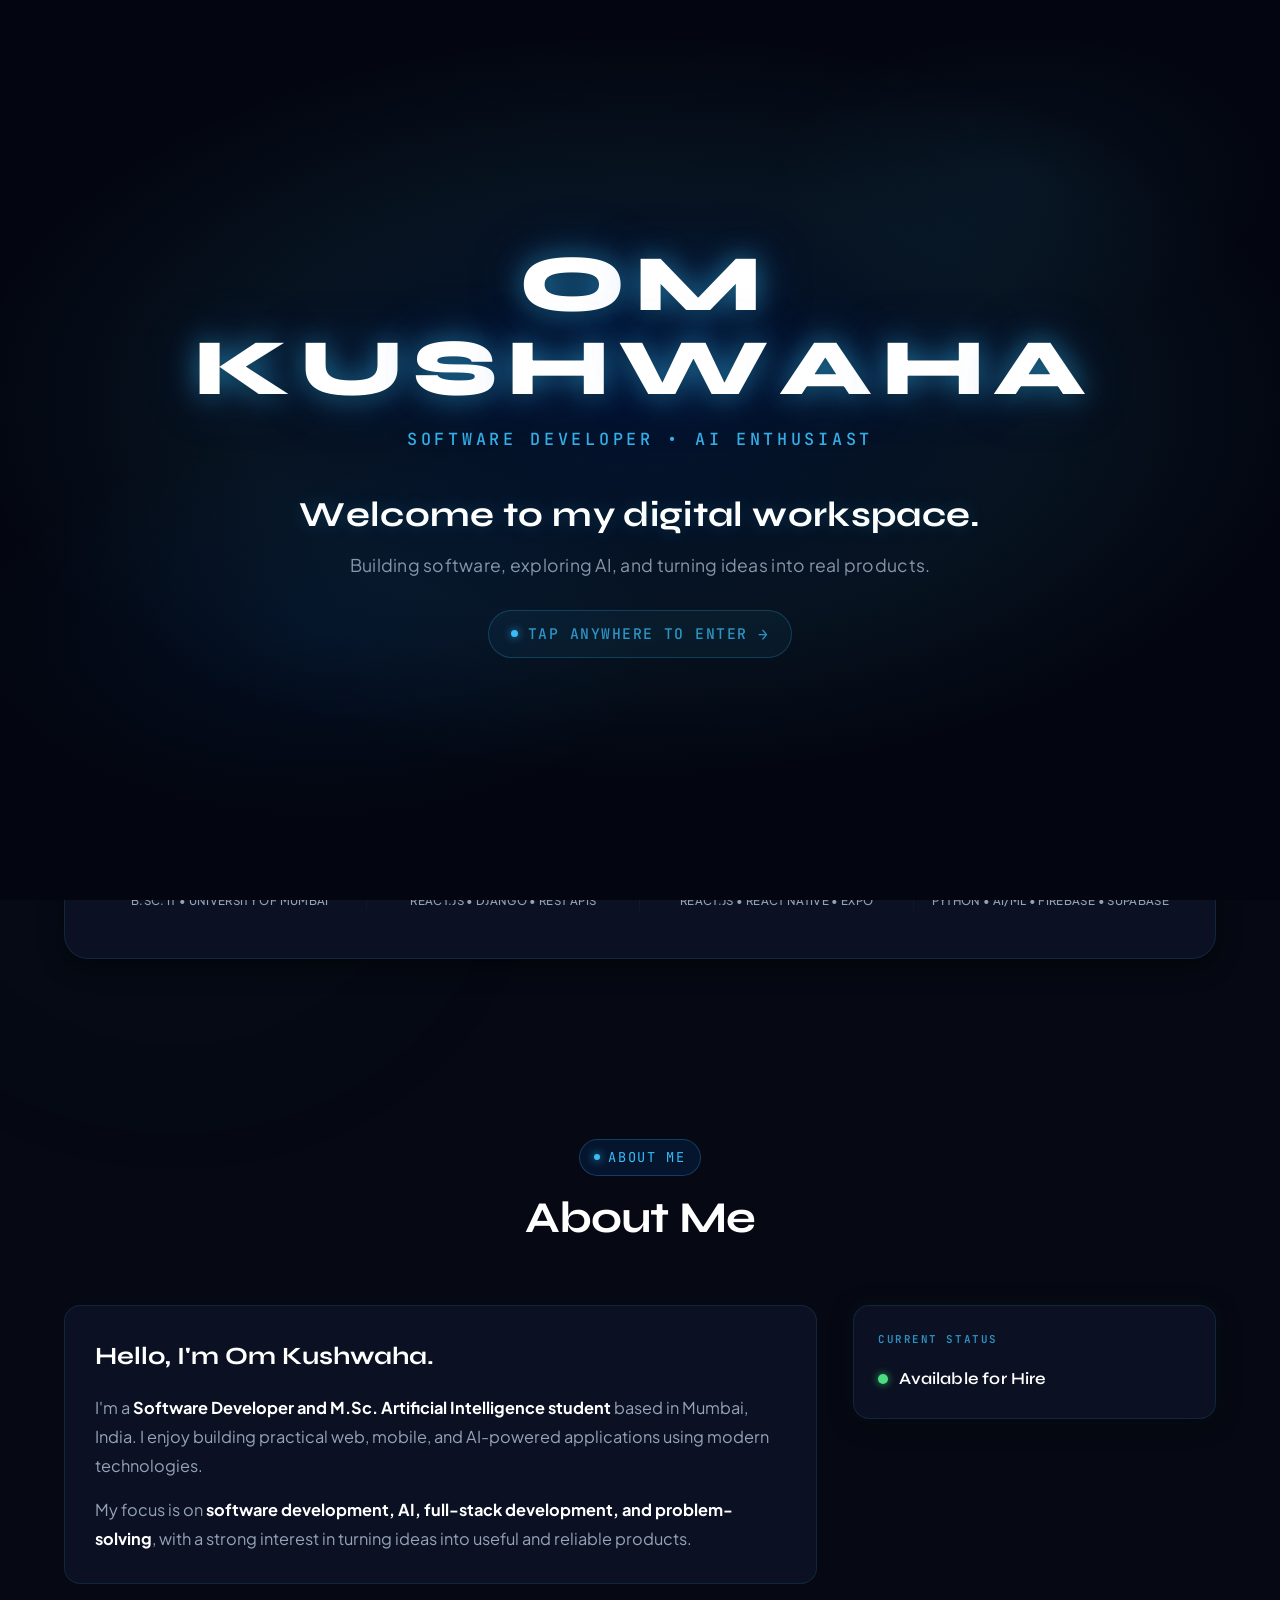
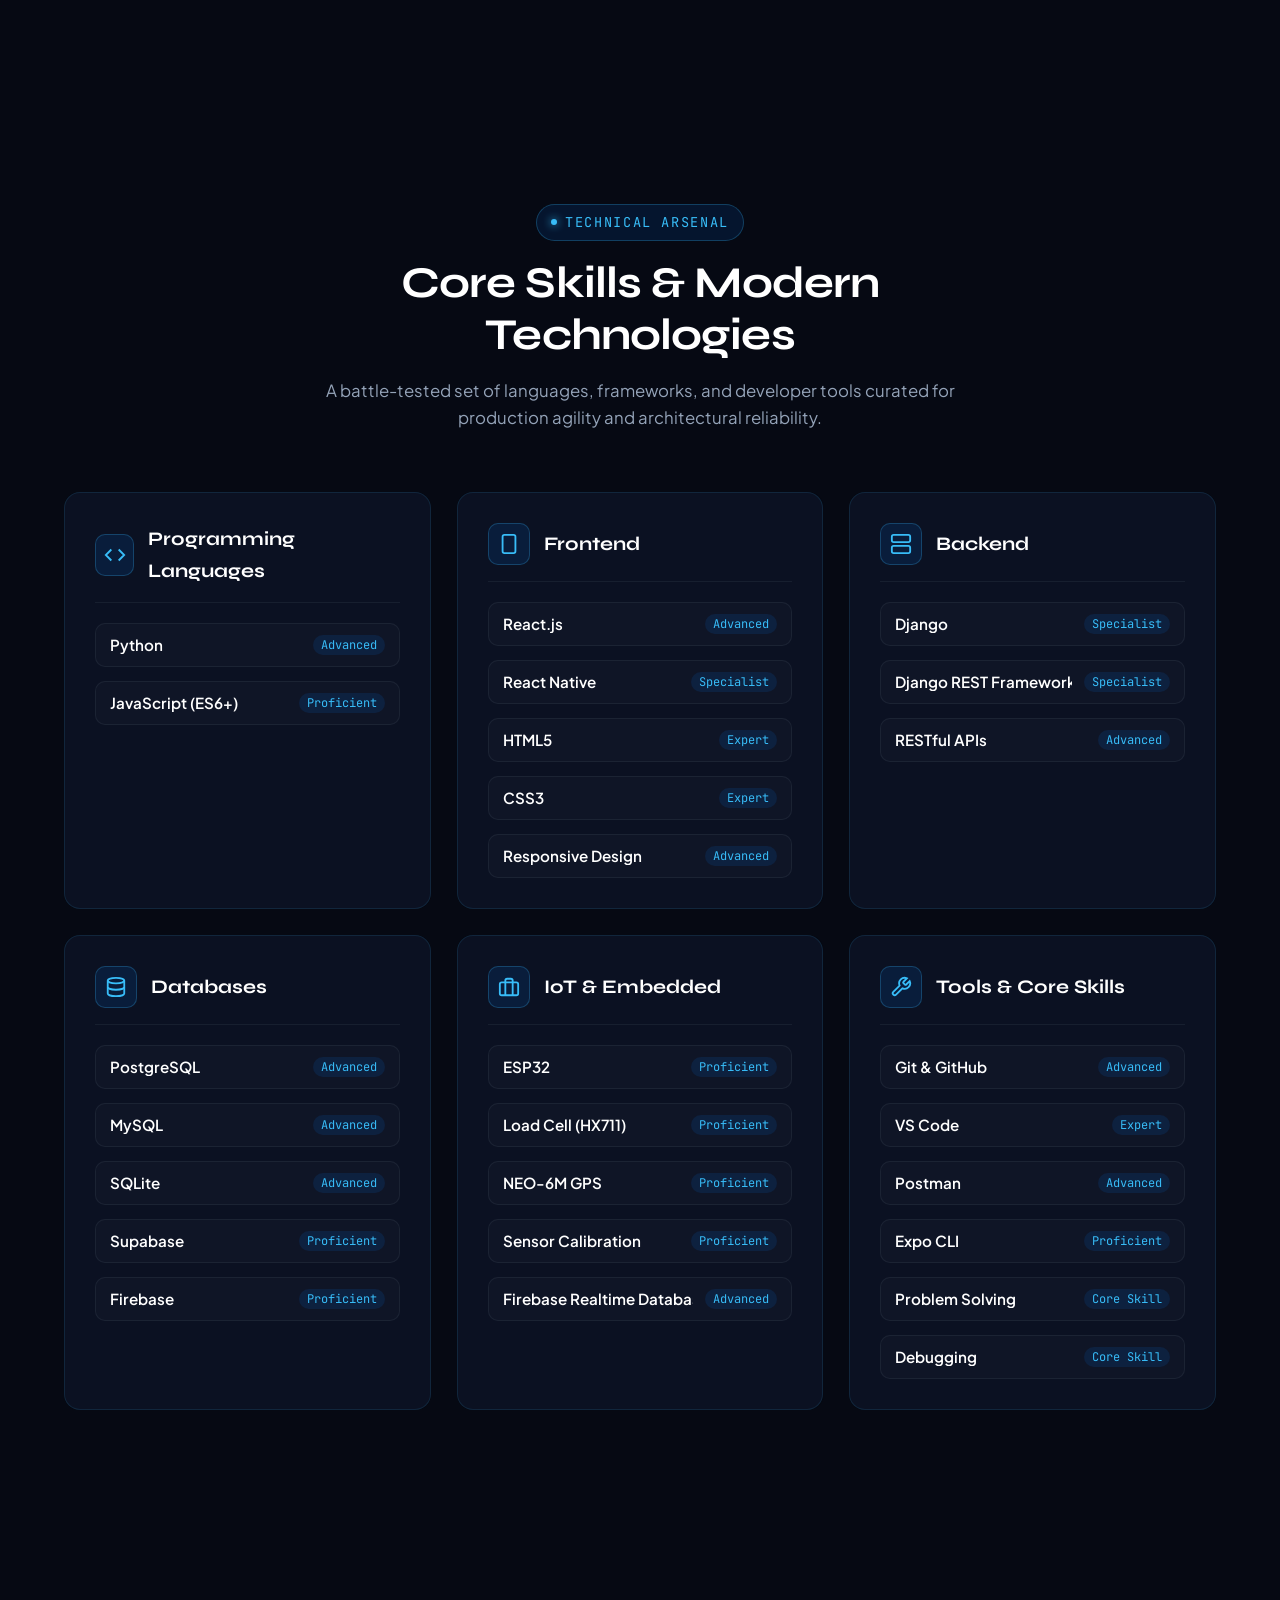
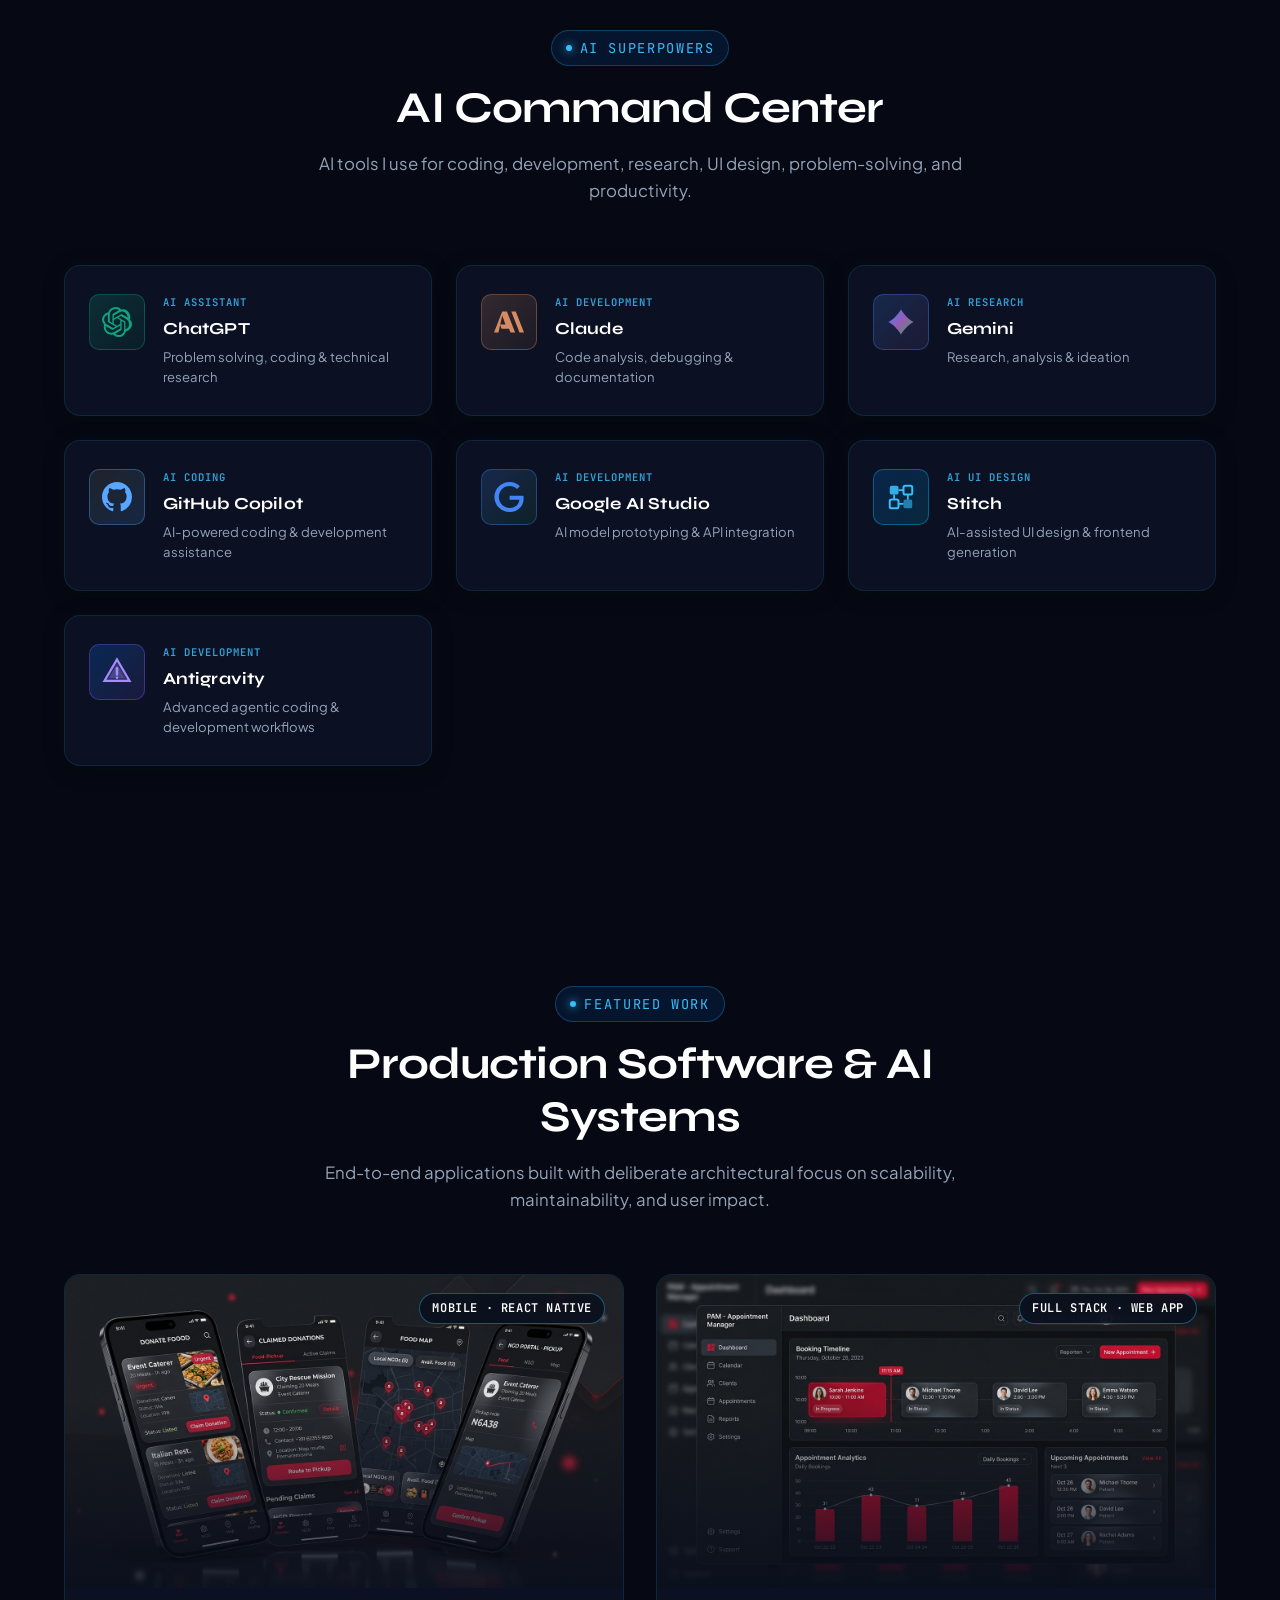
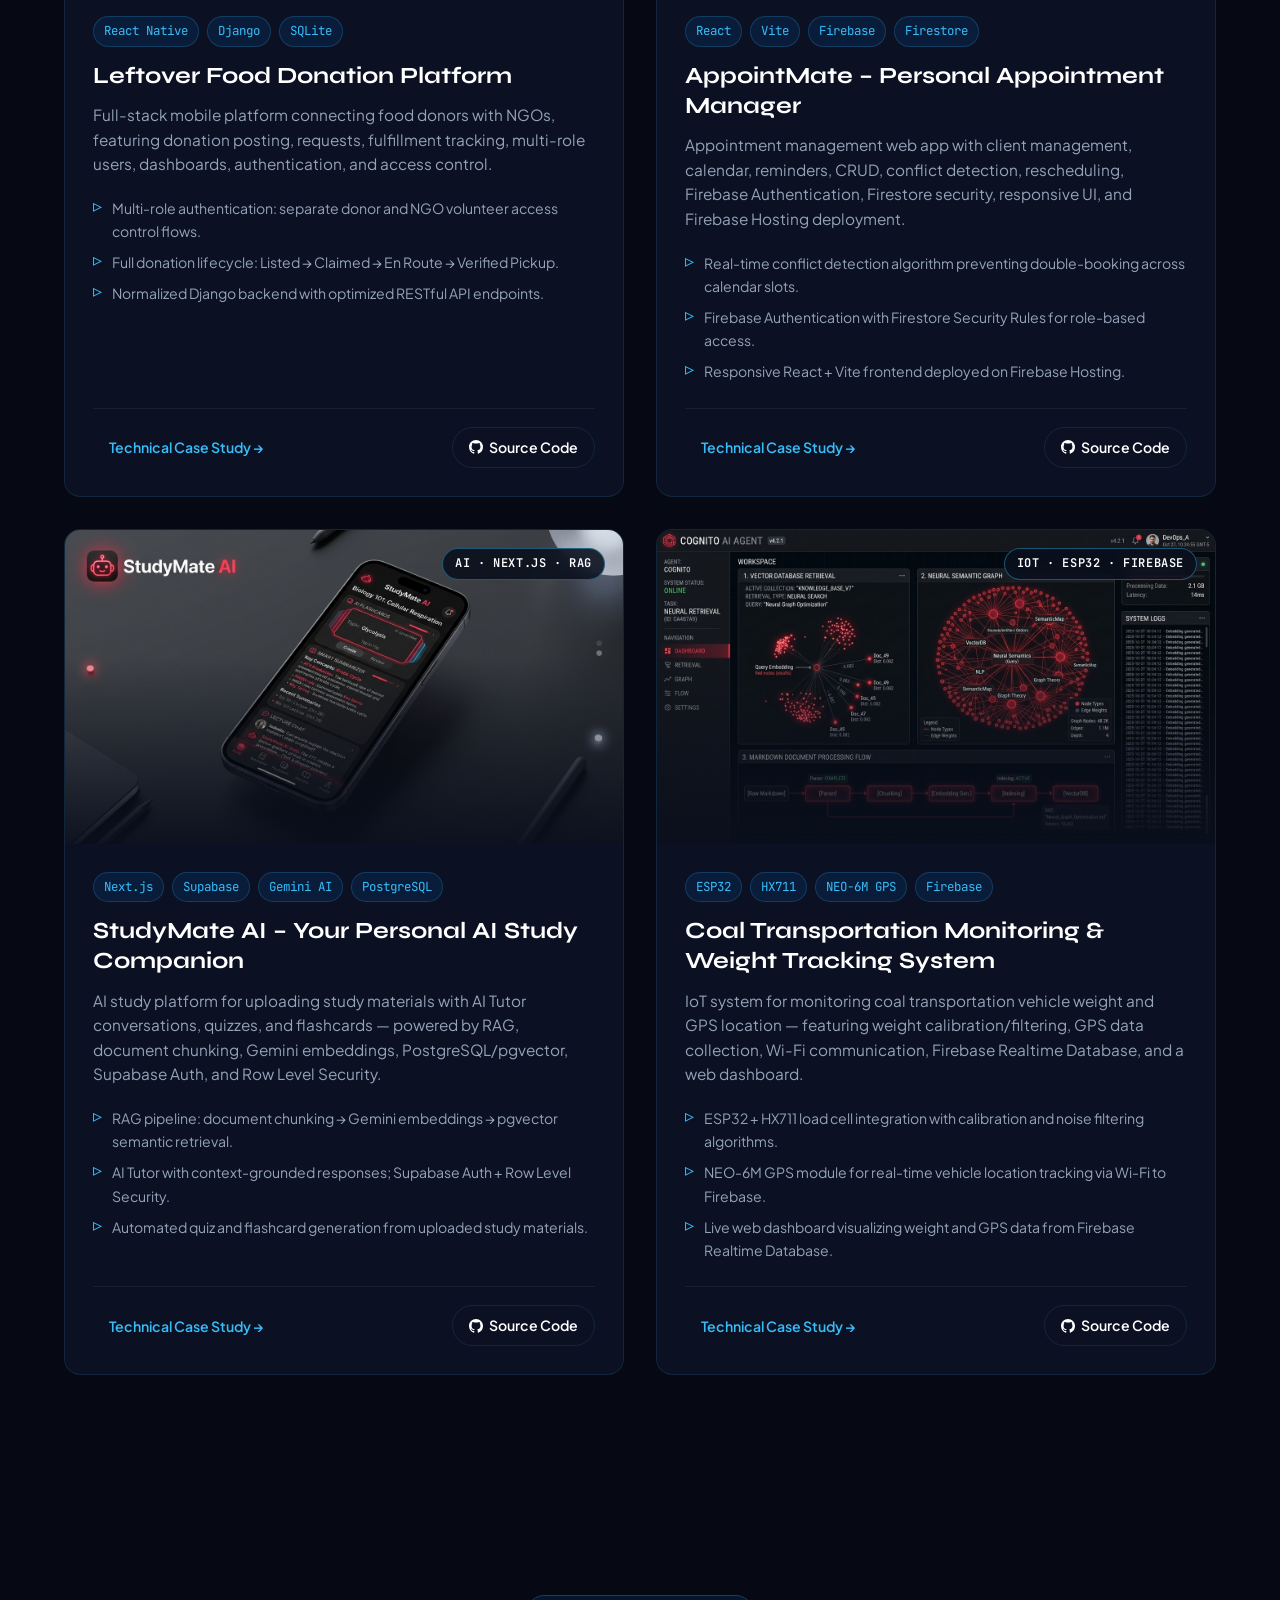
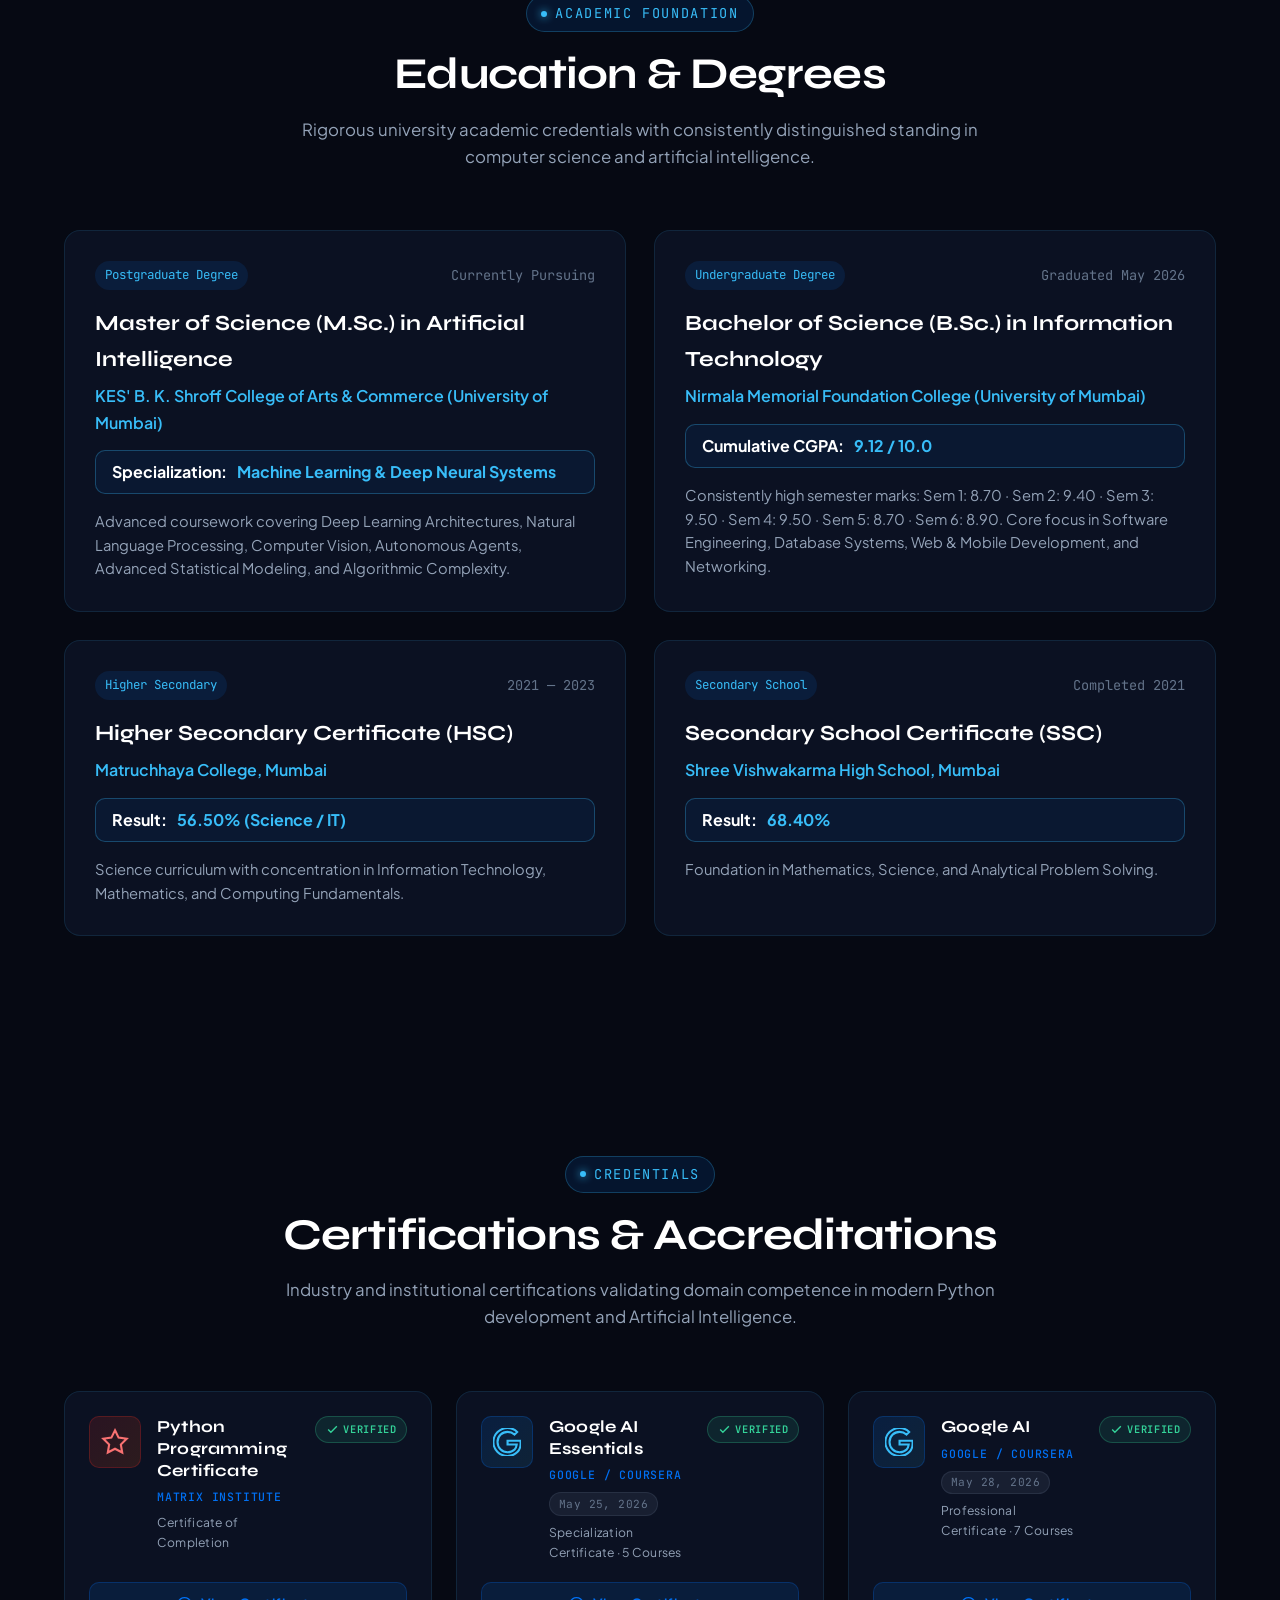
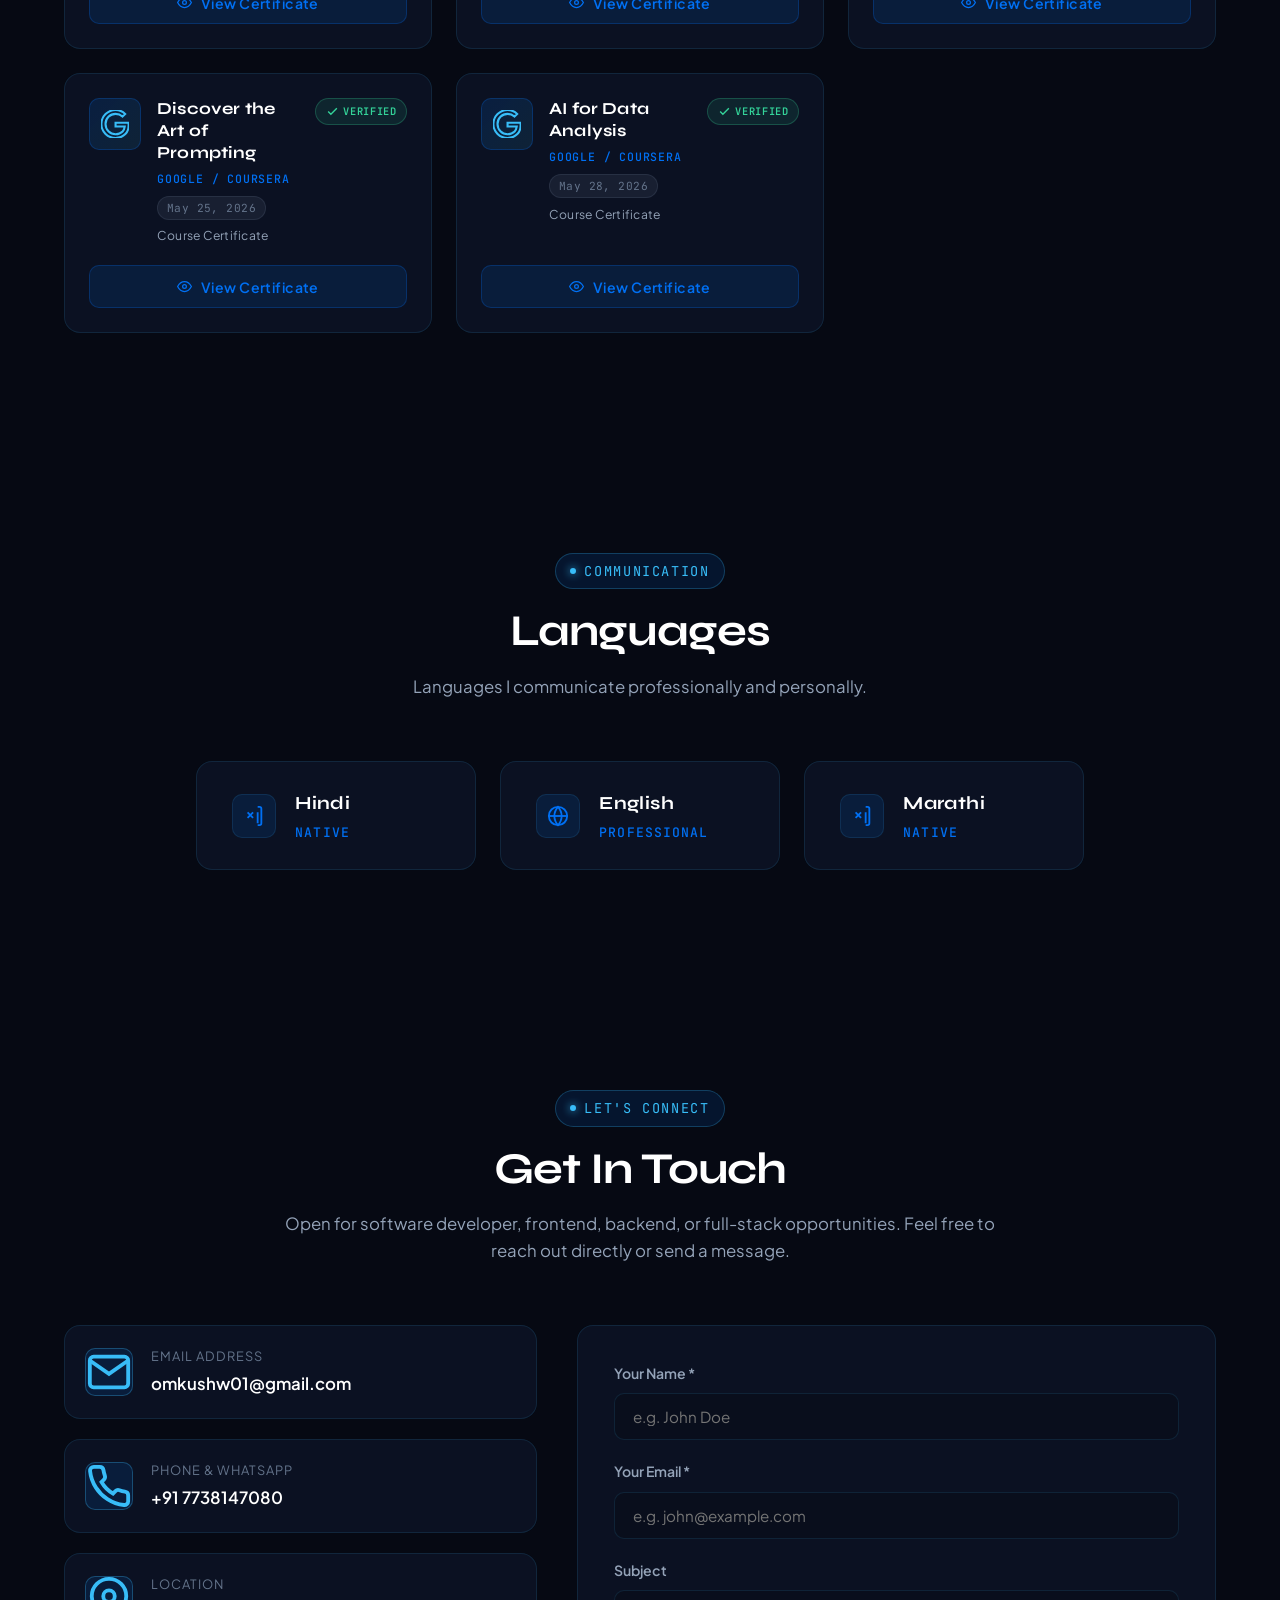
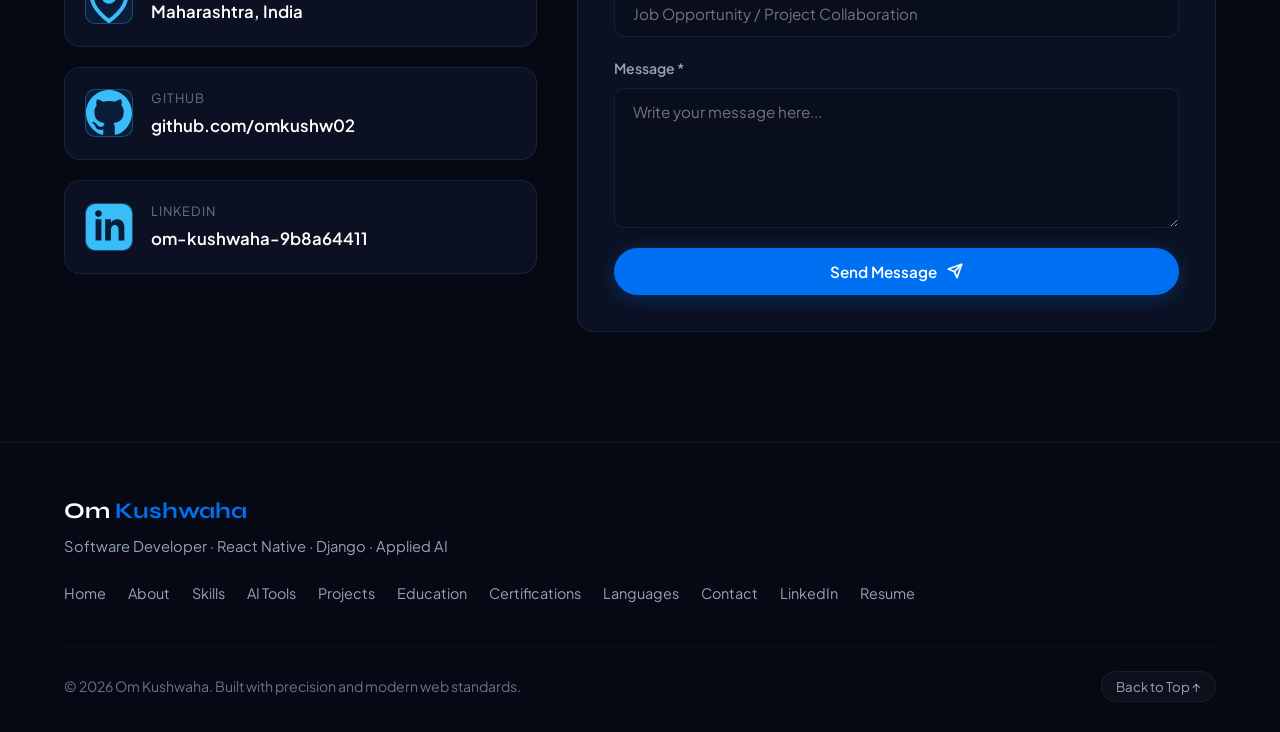
==== commit ddad1e84: "Remove duplicate navigation close button" ====
--- a/index.html
+++ b/index.html
@@ -47,9 +47,7 @@
             <span class="nav-drawer-symbol">OK</span>
             <span class="nav-drawer-title">Navigation</span>
           </div>
-          <button class="nav-drawer-close" id="navDrawerClose" aria-label="Close navigation menu">
-            <svg width="18" height="18" viewBox="0 0 24 24" fill="none" stroke="currentColor" stroke-width="2.2" stroke-linecap="round" stroke-linejoin="round"><line x1="18" y1="6" x2="6" y2="18"></line><line x1="6" y1="6" x2="18" y2="18"></line></svg>
-          </button>
+          
         </div>
 
         <a href="#home" class="nav-link active">Home</a>
--- a/assets/css/style.css
+++ b/assets/css/style.css
@@ -237,15 +237,35 @@
 }
 
 /* Tagline — muted secondary */
-.intro-sub {
+.intro-sub,
+.hero-subtitle {
   font-family: var(--font-sans);
   font-size: clamp(0.88rem, 2.4vw, 1.1rem);
   font-weight: 400;
   color: rgba(148, 163, 184, 0.9);
   letter-spacing: 0.015em;
-  line-height: 1.55;
+  line-height: 1.6;
   margin-bottom: 58px;
-  max-width: 560px;
+  max-width: 700px;
+  width: 90%;
+  margin-left: auto;
+  margin-right: auto;
+  text-align: center;
+  word-break: normal;
+  overflow-wrap: normal;
+  hyphens: none;
+  -webkit-hyphens: none;
+}
+
+/* ── Word wrapping control for split-type text ── */
+.intro-word {
+  display: inline-block;
+  white-space: nowrap;
+}
+
+.intro-space {
+  display: inline;
+  white-space: normal;
 }
 
 /* ── Individual character spans (split-type) ── */
@@ -271,6 +291,7 @@
   border: 1px solid rgba(56, 189, 248, 0.22);
   padding: 10px 22px;
   border-radius: 9999px;
+  margin-top: 30px;
   background: rgba(56, 189, 248, 0.05);
 }
 
@@ -325,7 +346,8 @@
     line-height: 1.08;
   }
   .intro-role    { letter-spacing: 0.12em; margin-bottom: 34px; }
-  .intro-sub     { margin-bottom: 42px; }
+  .intro-sub,
+  .hero-subtitle { margin-bottom: 42px; }
   .intro-welcome { margin-bottom: 12px; }
   .intro-cta     { padding: 9px 18px; gap: 8px; }
 }
@@ -792,6 +814,18 @@
   line-height: 1.75;
   max-width: 680px;
   margin: 0 auto 36px;
+}
+
+.hero-subtitle {
+    max-width: 700px;
+    width: 90%;
+    margin: 0 auto;
+    text-align: center;
+    line-height: 1.6;
+    word-break: normal;
+    overflow-wrap: normal;
+    hyphens: none;
+    -webkit-hyphens: none;
 }
 
 .hero-buttons {
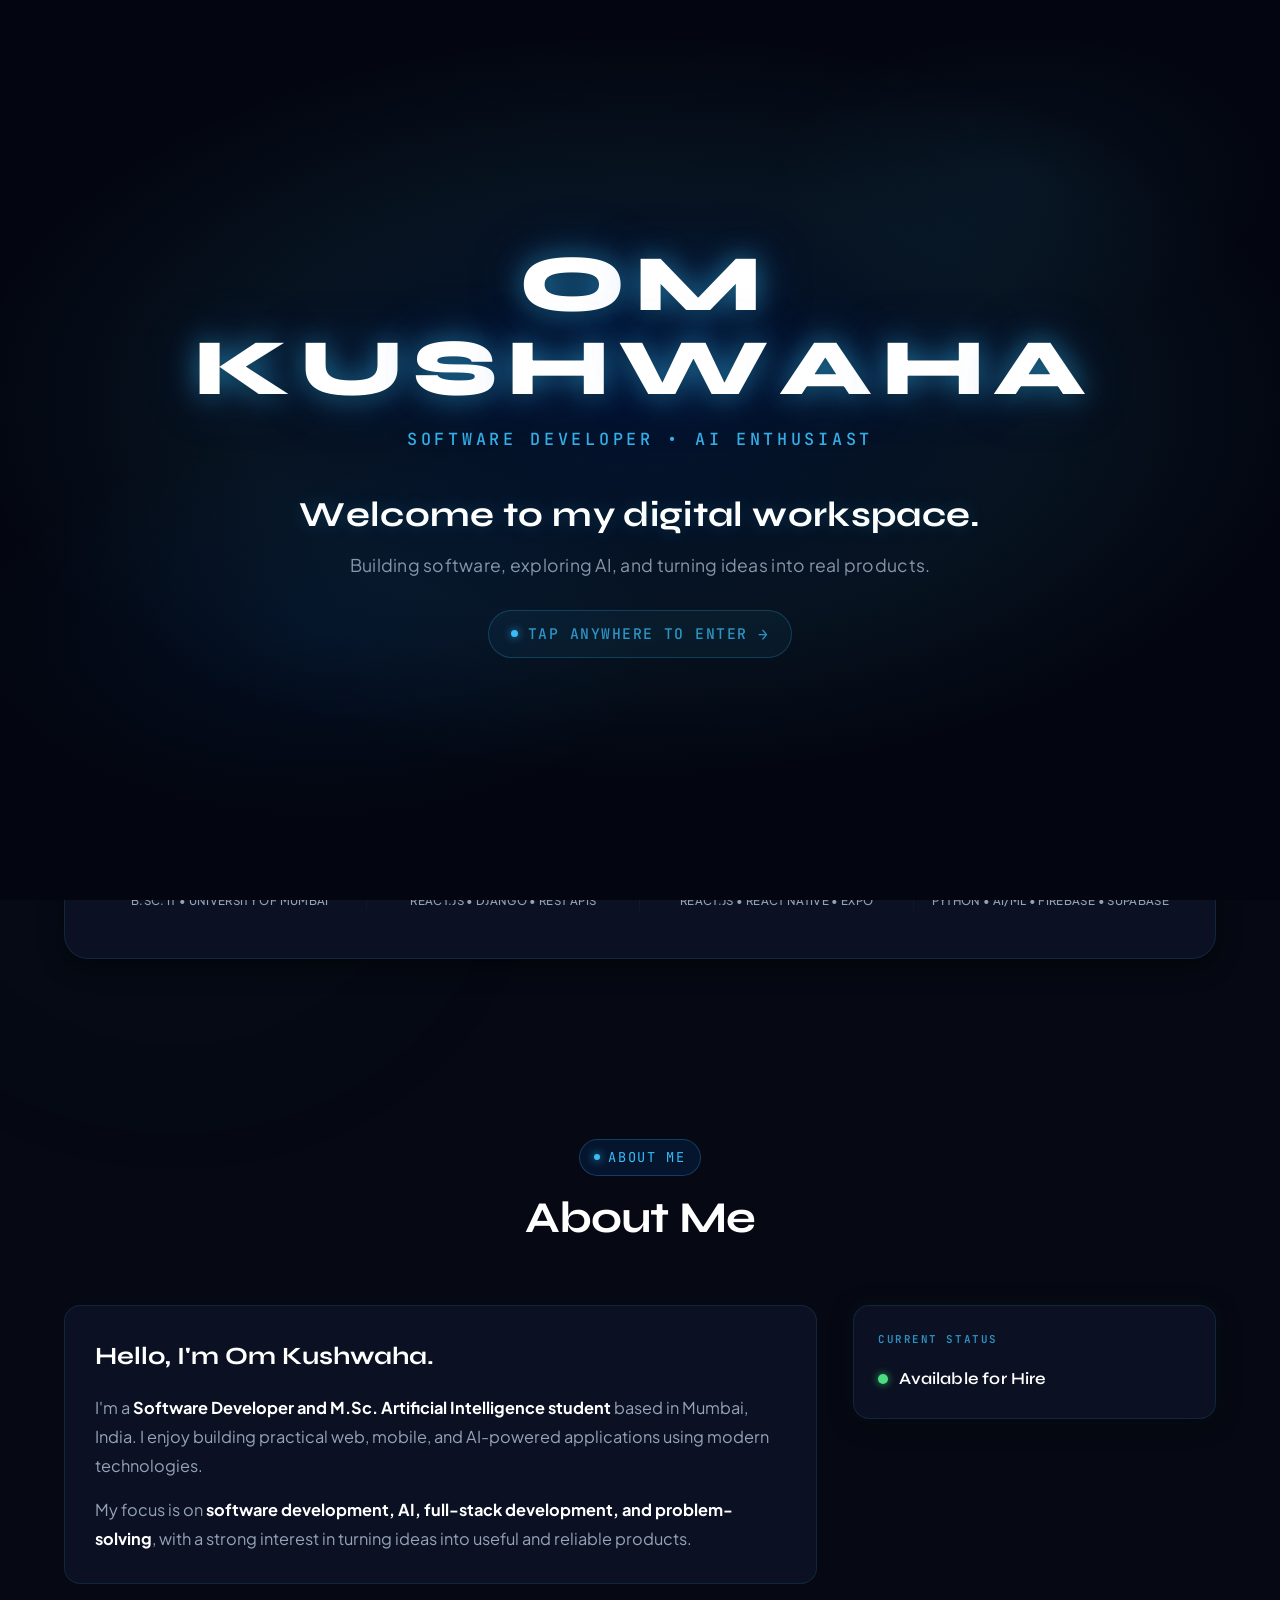
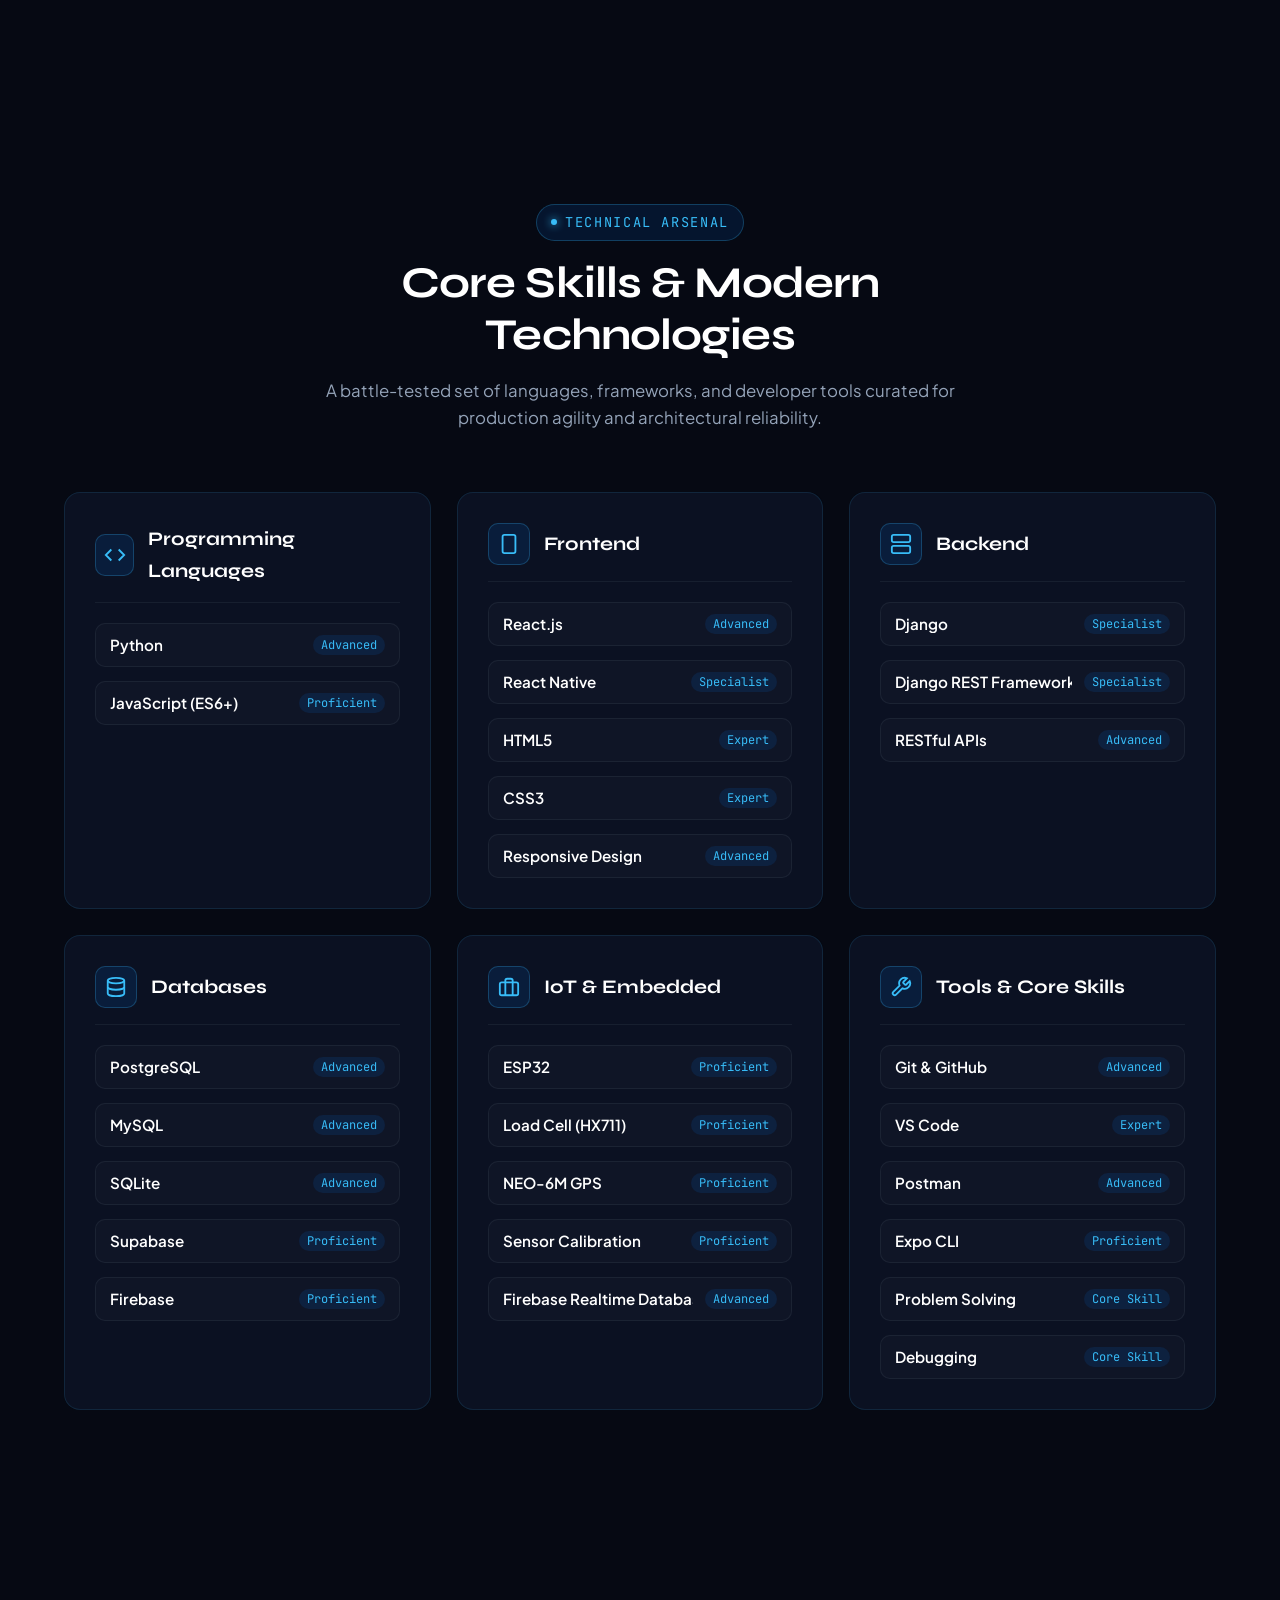
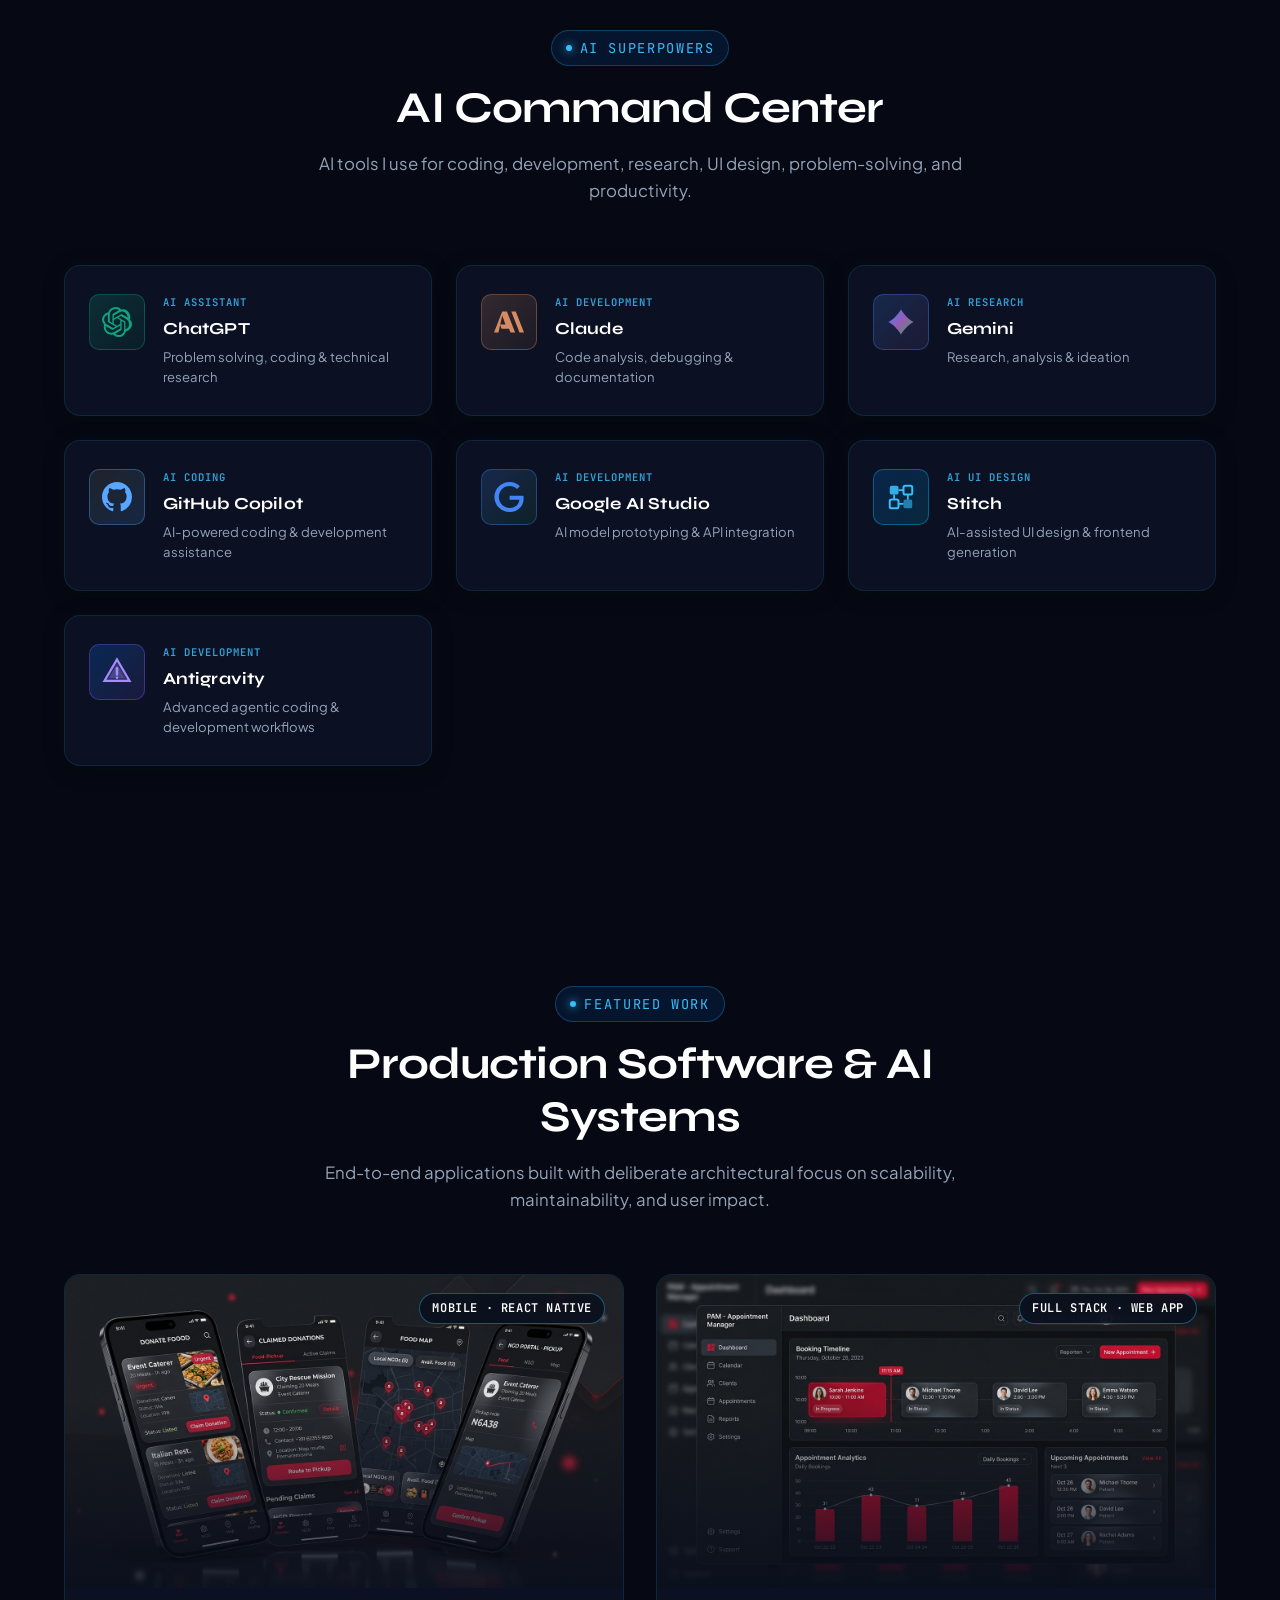
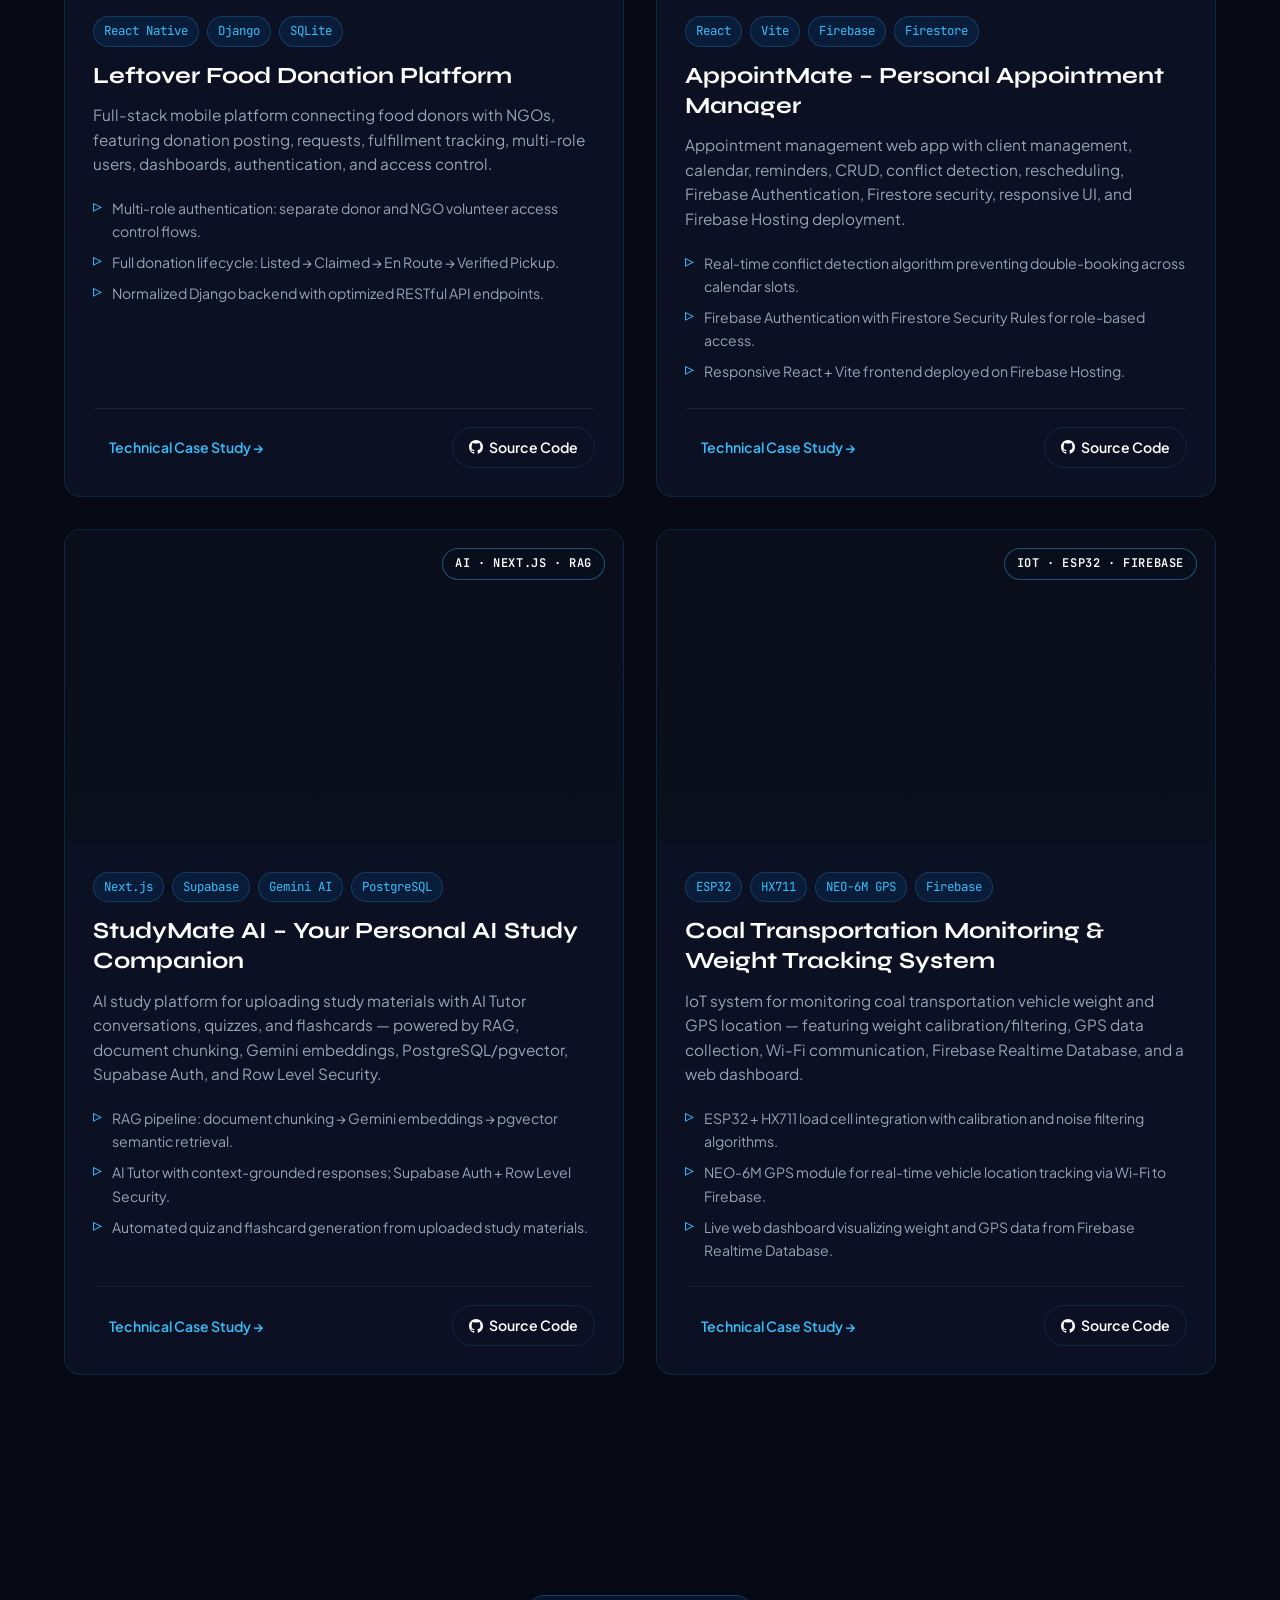
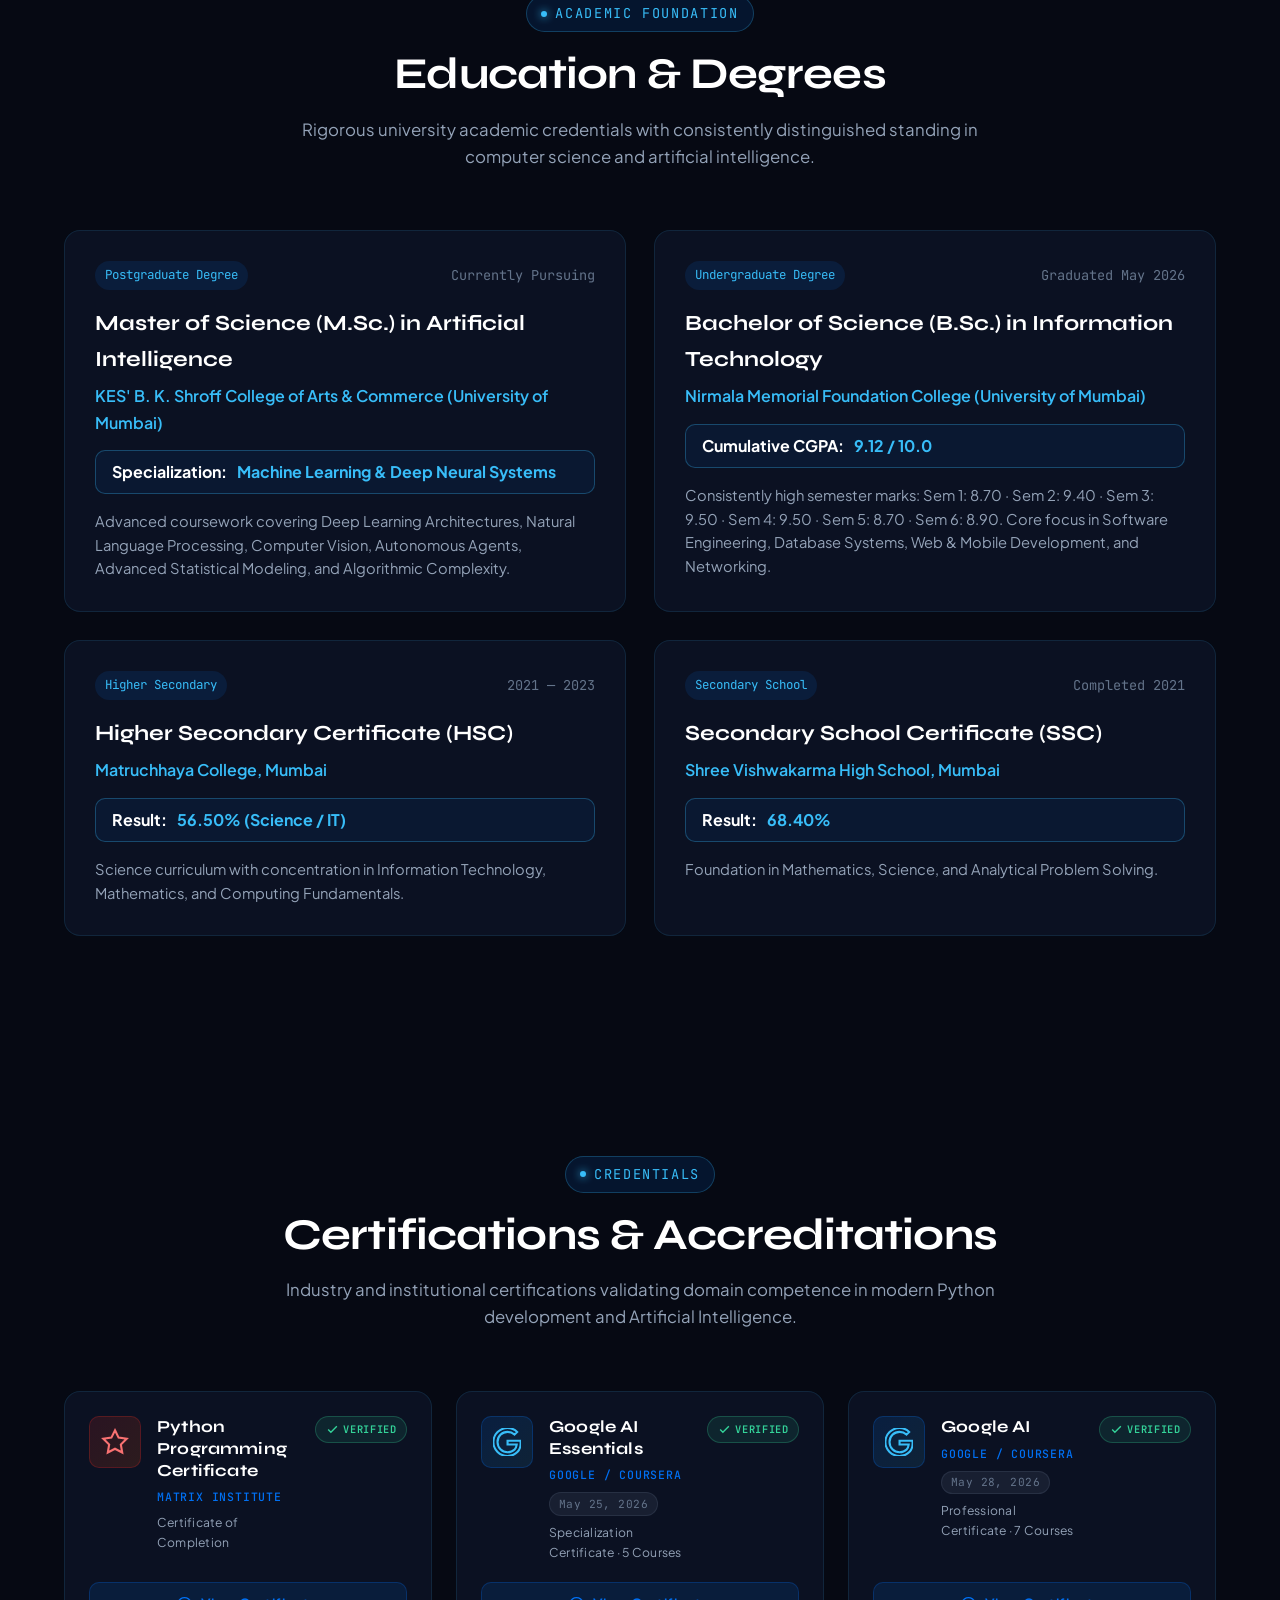
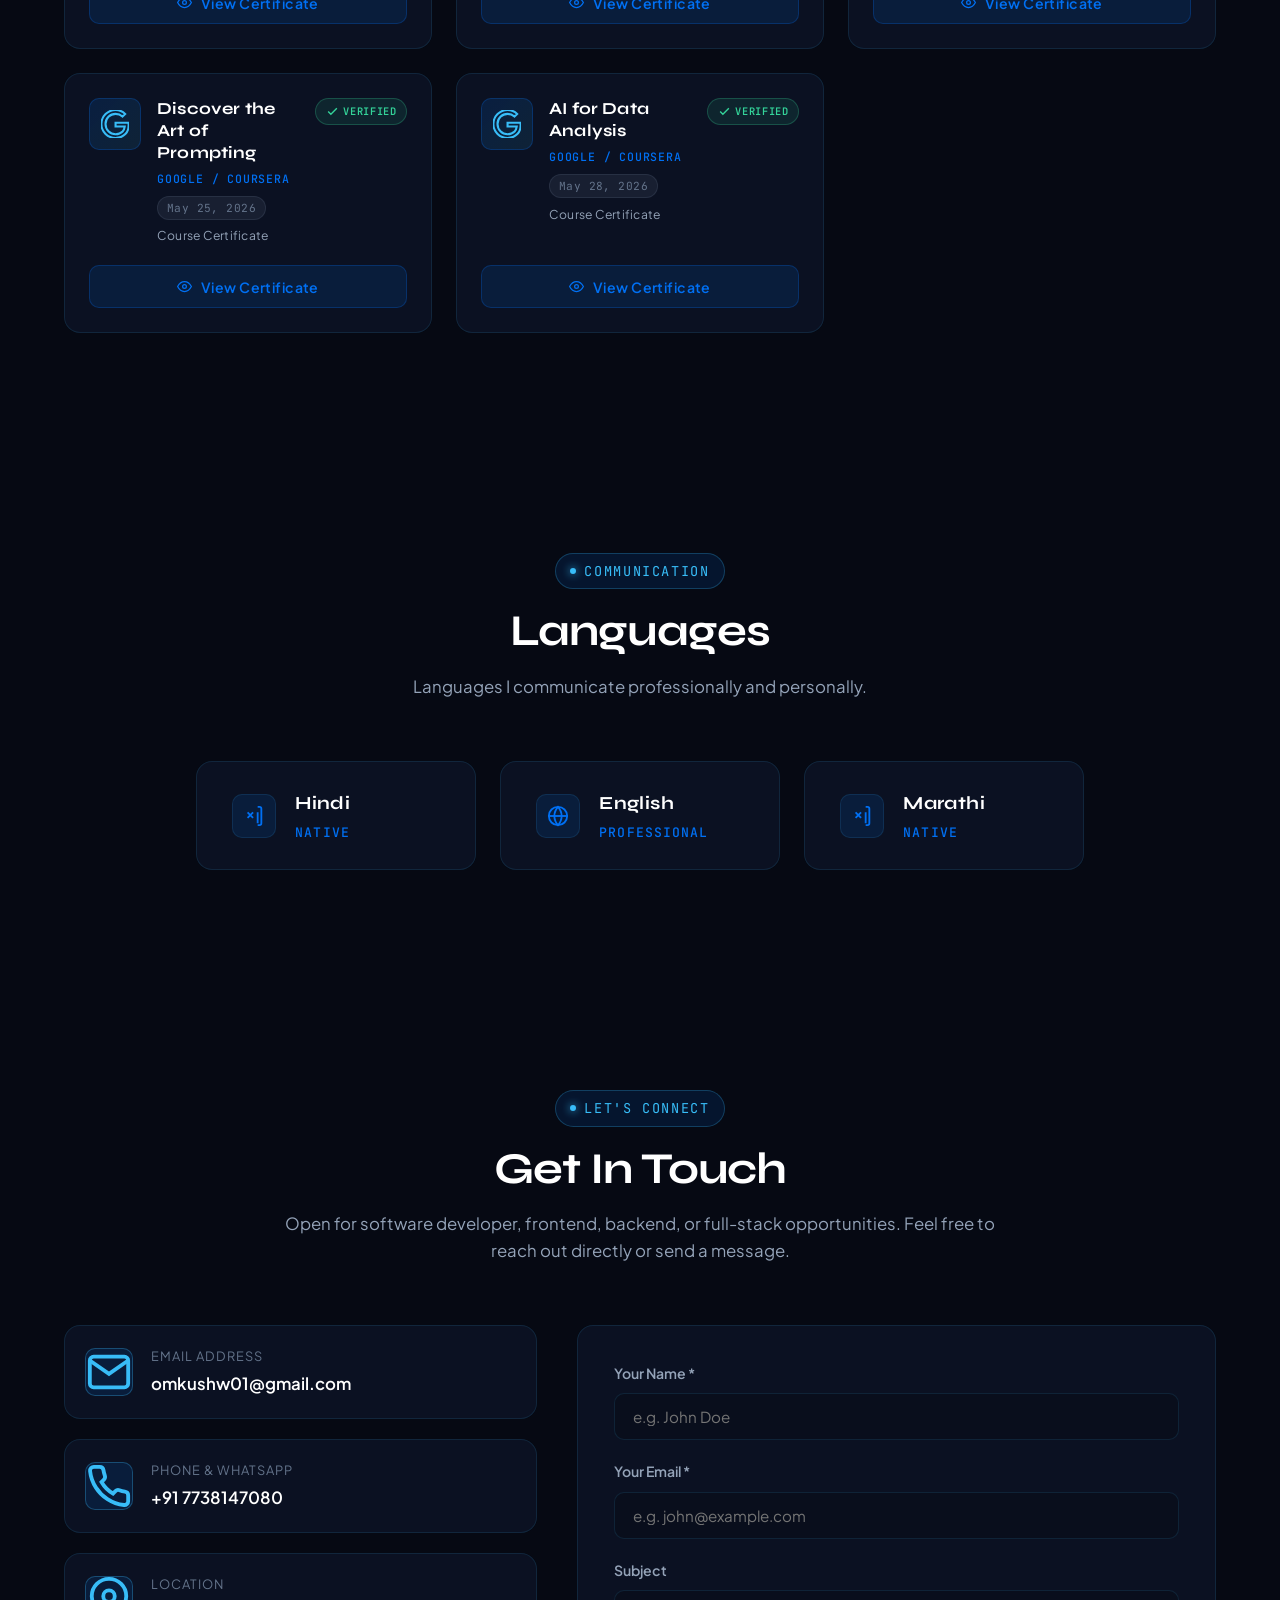
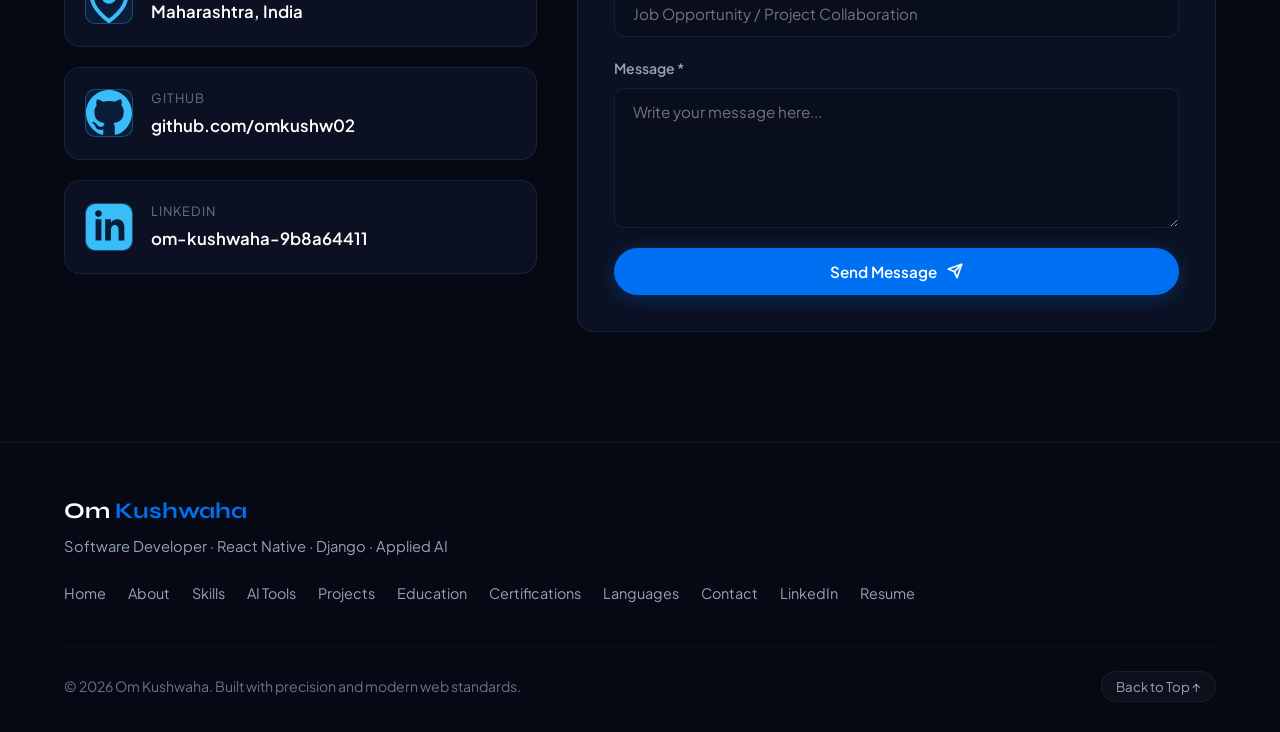
==== commit 24fe8fed: "Fix email contact link" ====
--- a/index.html
+++ b/index.html
@@ -145,7 +145,7 @@
                 <svg viewBox="0 0 24 24"><path d="M19 0h-14c-2.761 0-5 2.239-5 5v14c0 2.761 2.239 5 5 5h14c2.762 0 5-2.239 5-5v-14c0-2.761-2.238-5-5-5zm-11 19h-3v-11h3v11zm-1.5-12.268c-.966 0-1.75-.79-1.75-1.764s.784-1.764 1.75-1.764 1.75.79 1.75 1.764-.783 1.764-1.75 1.764zm13.5 12.268h-3v-5.604c0-3.368-4-3.113-4 0v5.604h-3v-11h3v1.765c1.396-2.586 7-2.777 7 2.476v6.759z"/></svg>
               </a>
               <!-- Email Direct -->
-              <a href="https://mail.google.com/mail/?view=cm&fs=1&to=omkushw01@gmail.com" target="_blank" rel="noopener noreferrer" class="social-icon-btn" aria-label="Send Email via Gmail" title="Email: omkushw01@gmail.com">
+              <a href="mailto:omkushw01@gmail.com" target="_blank" rel="noopener noreferrer" class="social-icon-btn" aria-label="Send Email via Gmail" title="Email: omkushw01@gmail.com">
                 <svg viewBox="0 0 24 24"><path d="M20 4H4c-1.1 0-1.99.9-1.99 2L2 18c0 1.1.9 2 2 2h16c1.1 0 2-.9 2-2V6c0-1.1-.9-2-2-2zm0 4l-8 5-8-5V6l8 5 8-5v2z"/></svg>
               </a>
             </div>
@@ -1014,7 +1014,7 @@
           <!-- Contact Methods -->
           <div class="contact-info-cards">
             <!-- Email -->
-            <a href="https://mail.google.com/mail/?view=cm&fs=1&to=omkushw01@gmail.com" target="_blank" rel="noopener noreferrer" class="contact-method-card">
+            <a href="mailto:omkushw01@gmail.com" target="_blank" rel="noopener noreferrer" class="contact-method-card">
               <div class="contact-method-icon">
                 <svg viewBox="0 0 24 24" fill="none" stroke="currentColor" stroke-width="2"><path d="M4 4h16c1.1 0 2 .9 2 2v12c0 1.1-.9 2-2 2H4c-1.1 0-2-.9-2-2V6c0-1.1.9-2 2-2z"/><polyline points="22,6 12,13 2,6"/></svg>
               </div>
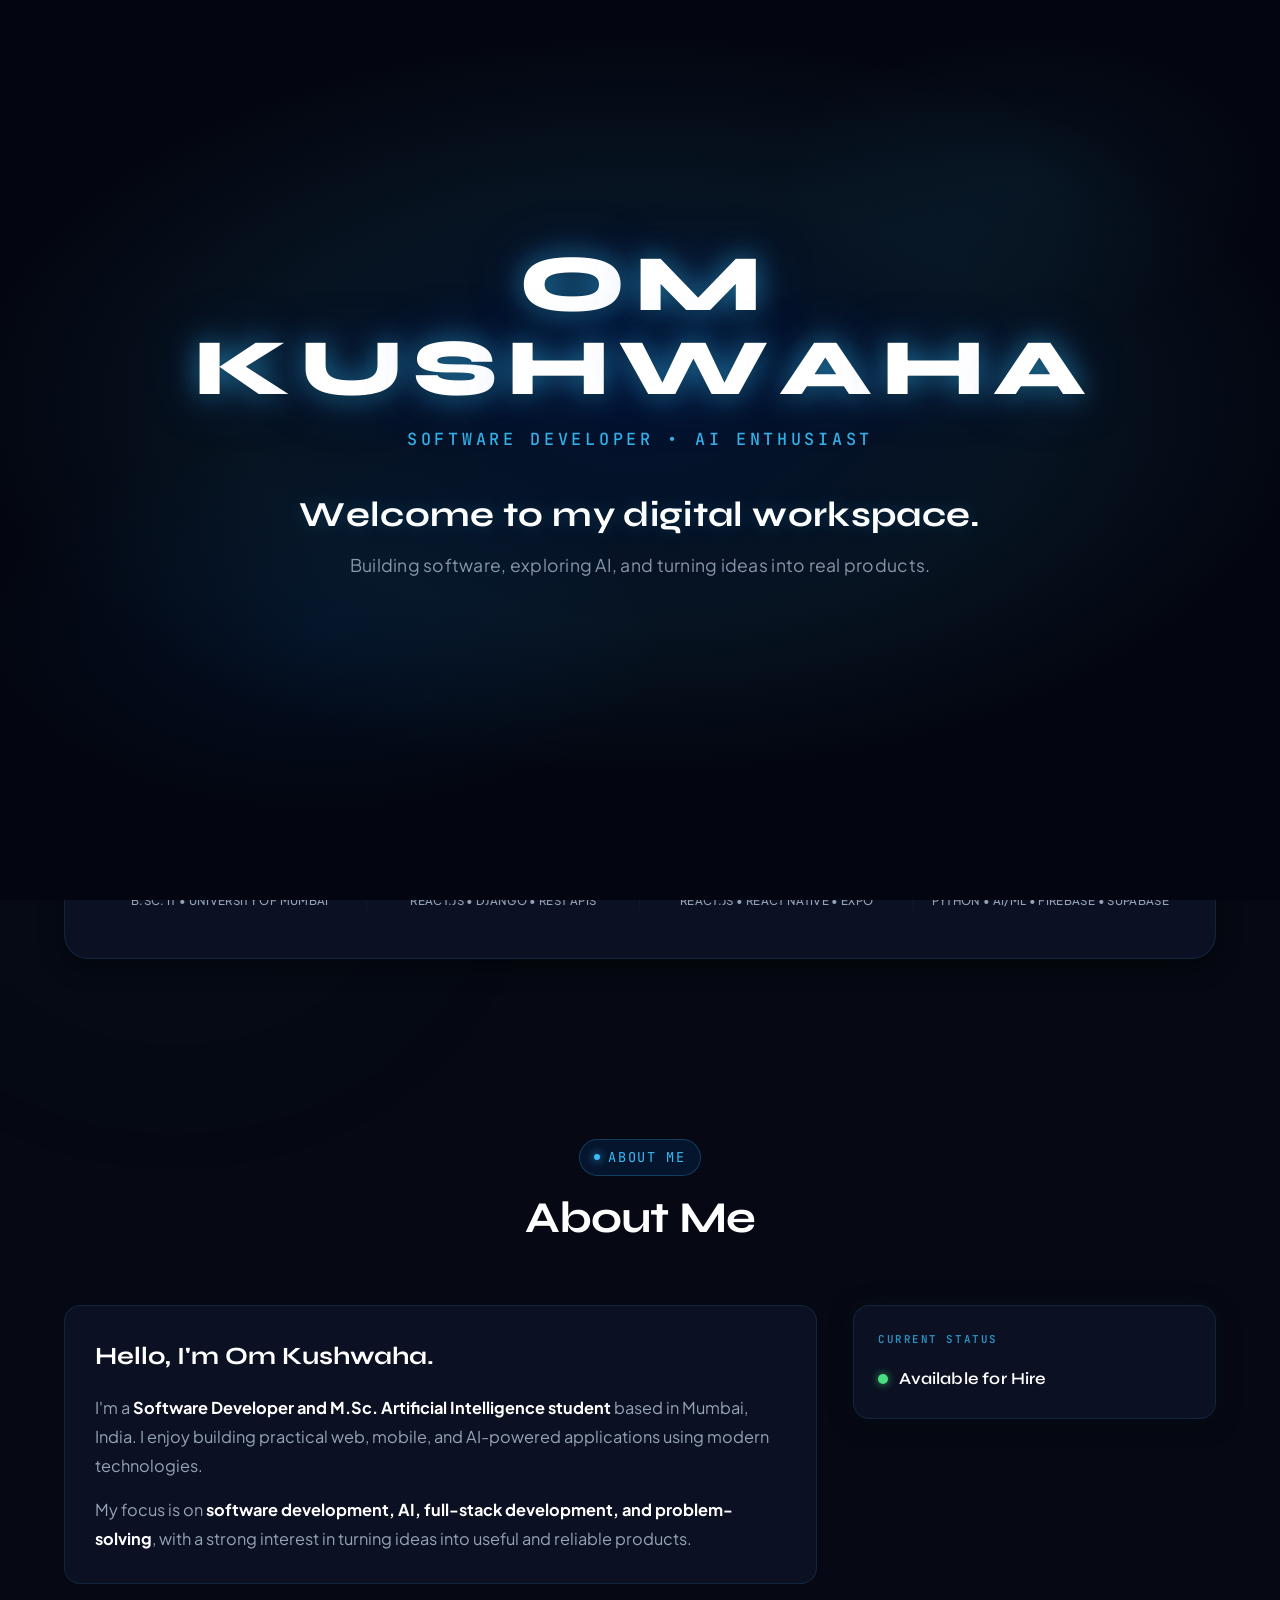
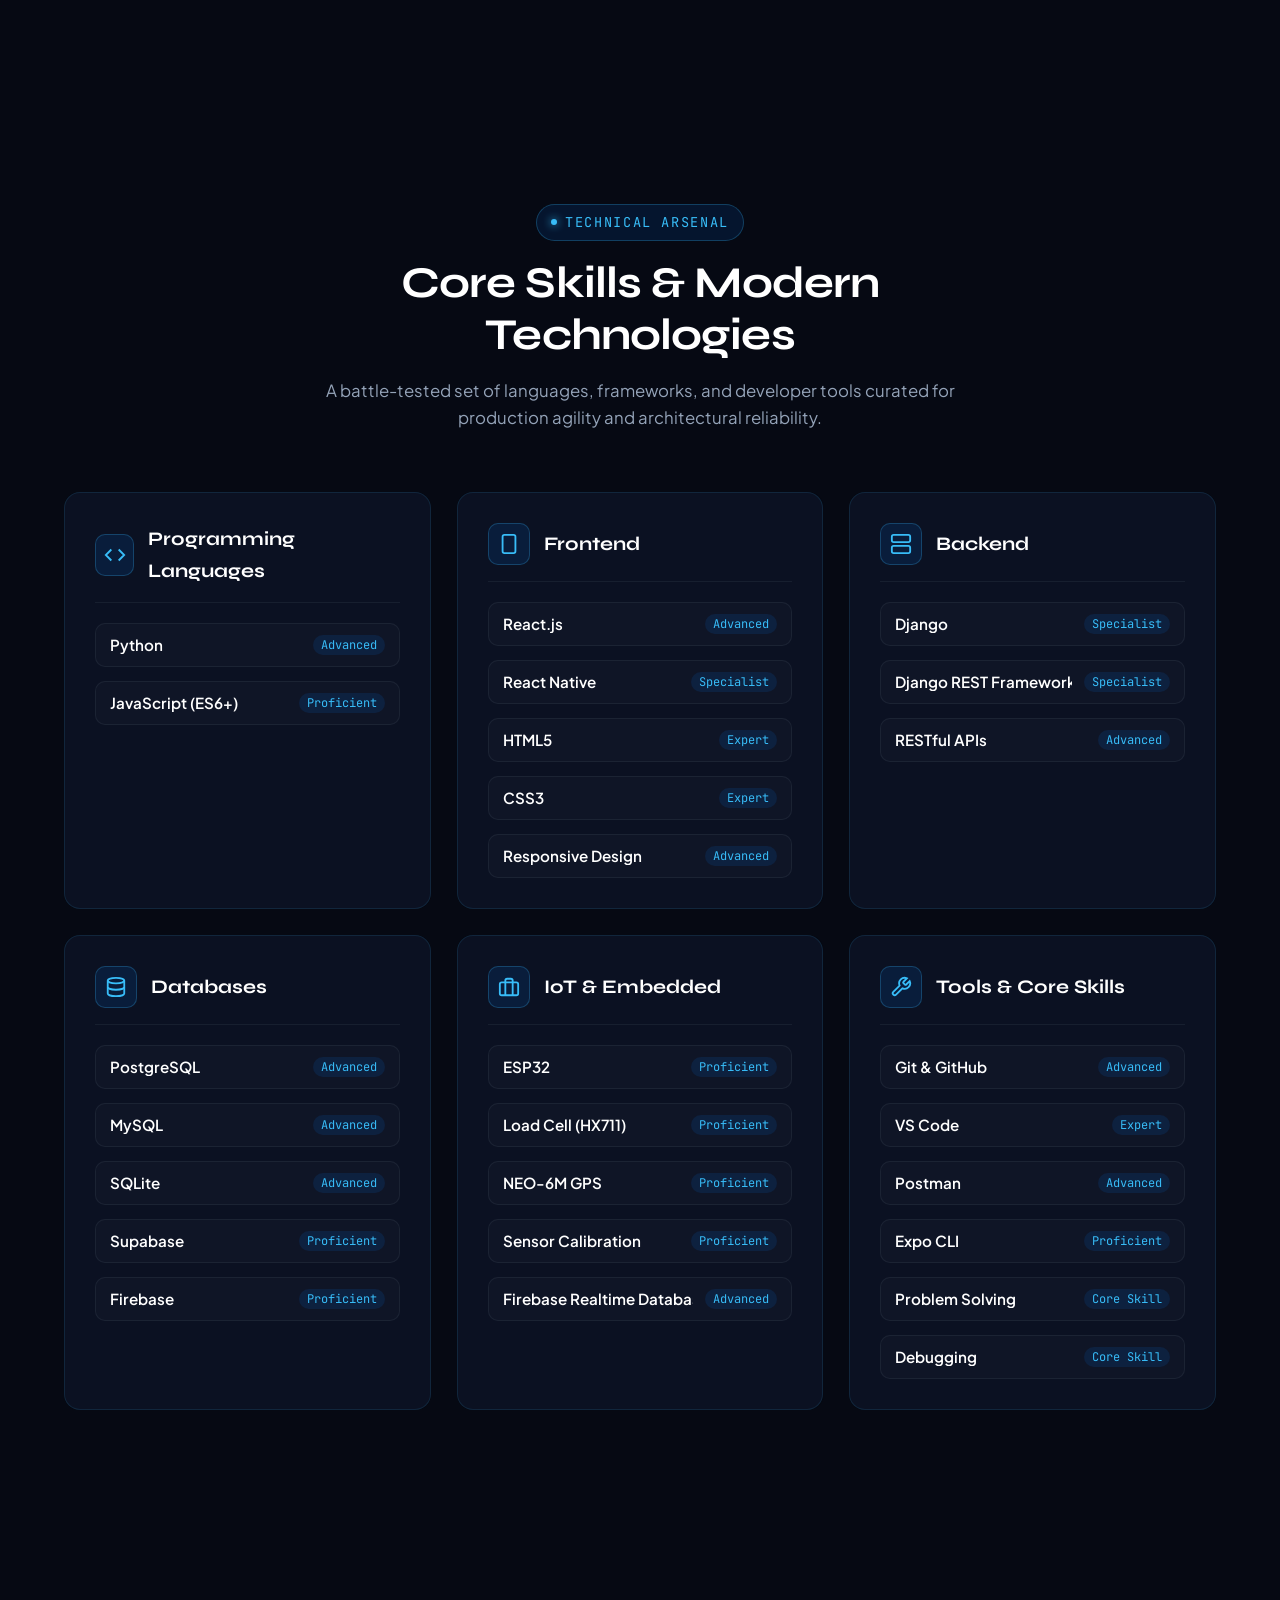
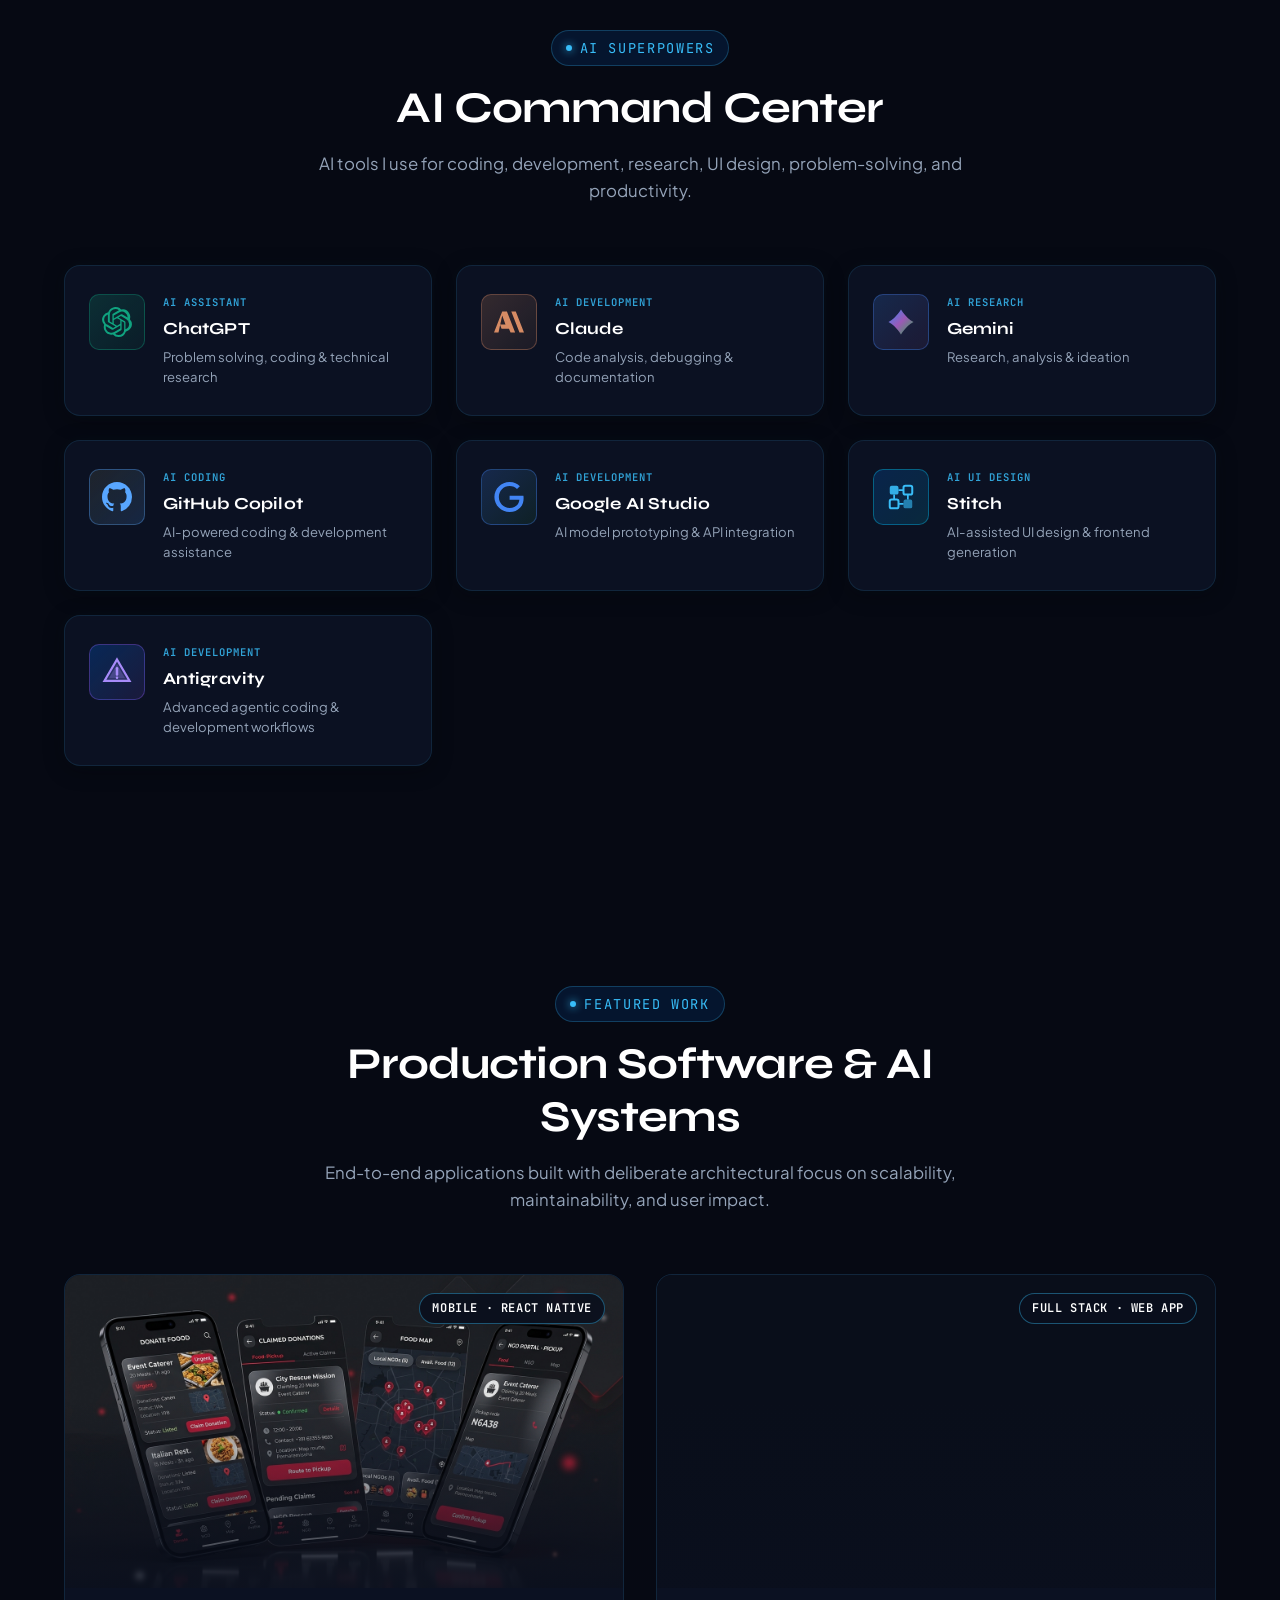
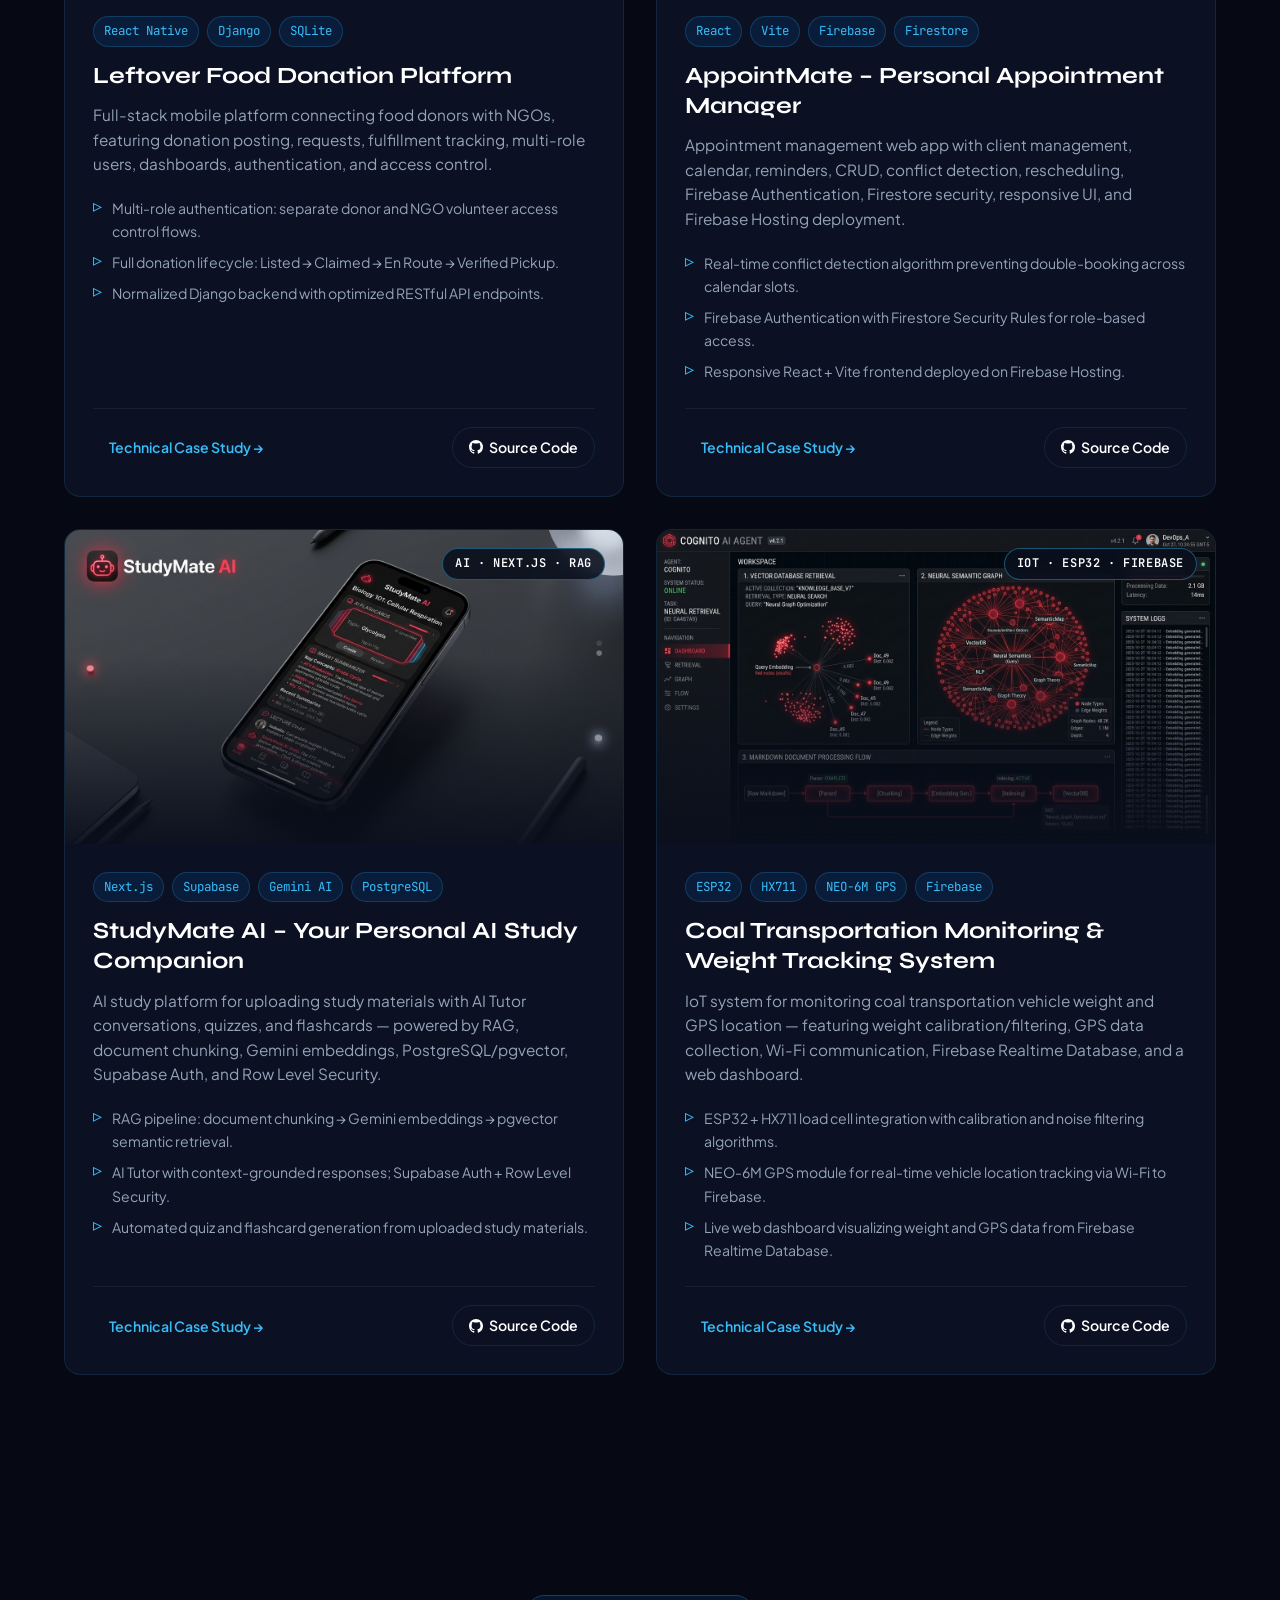
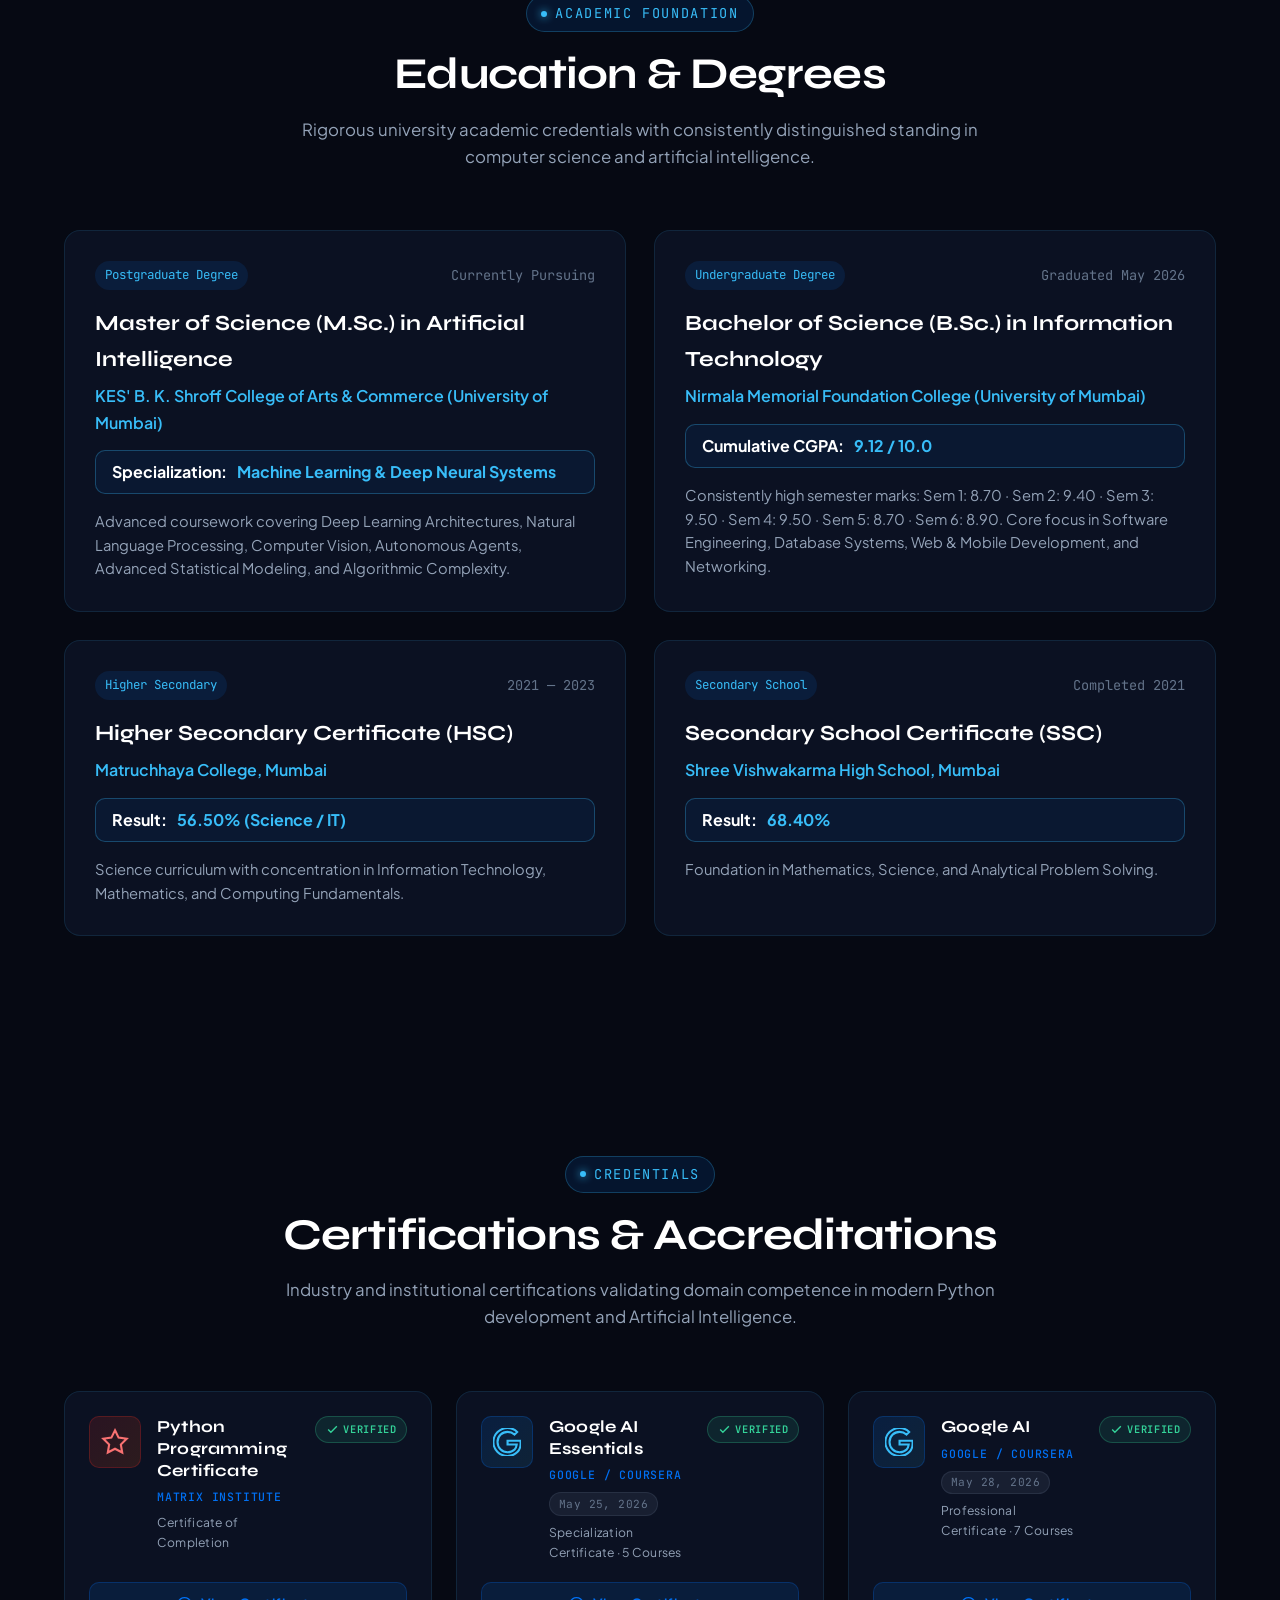
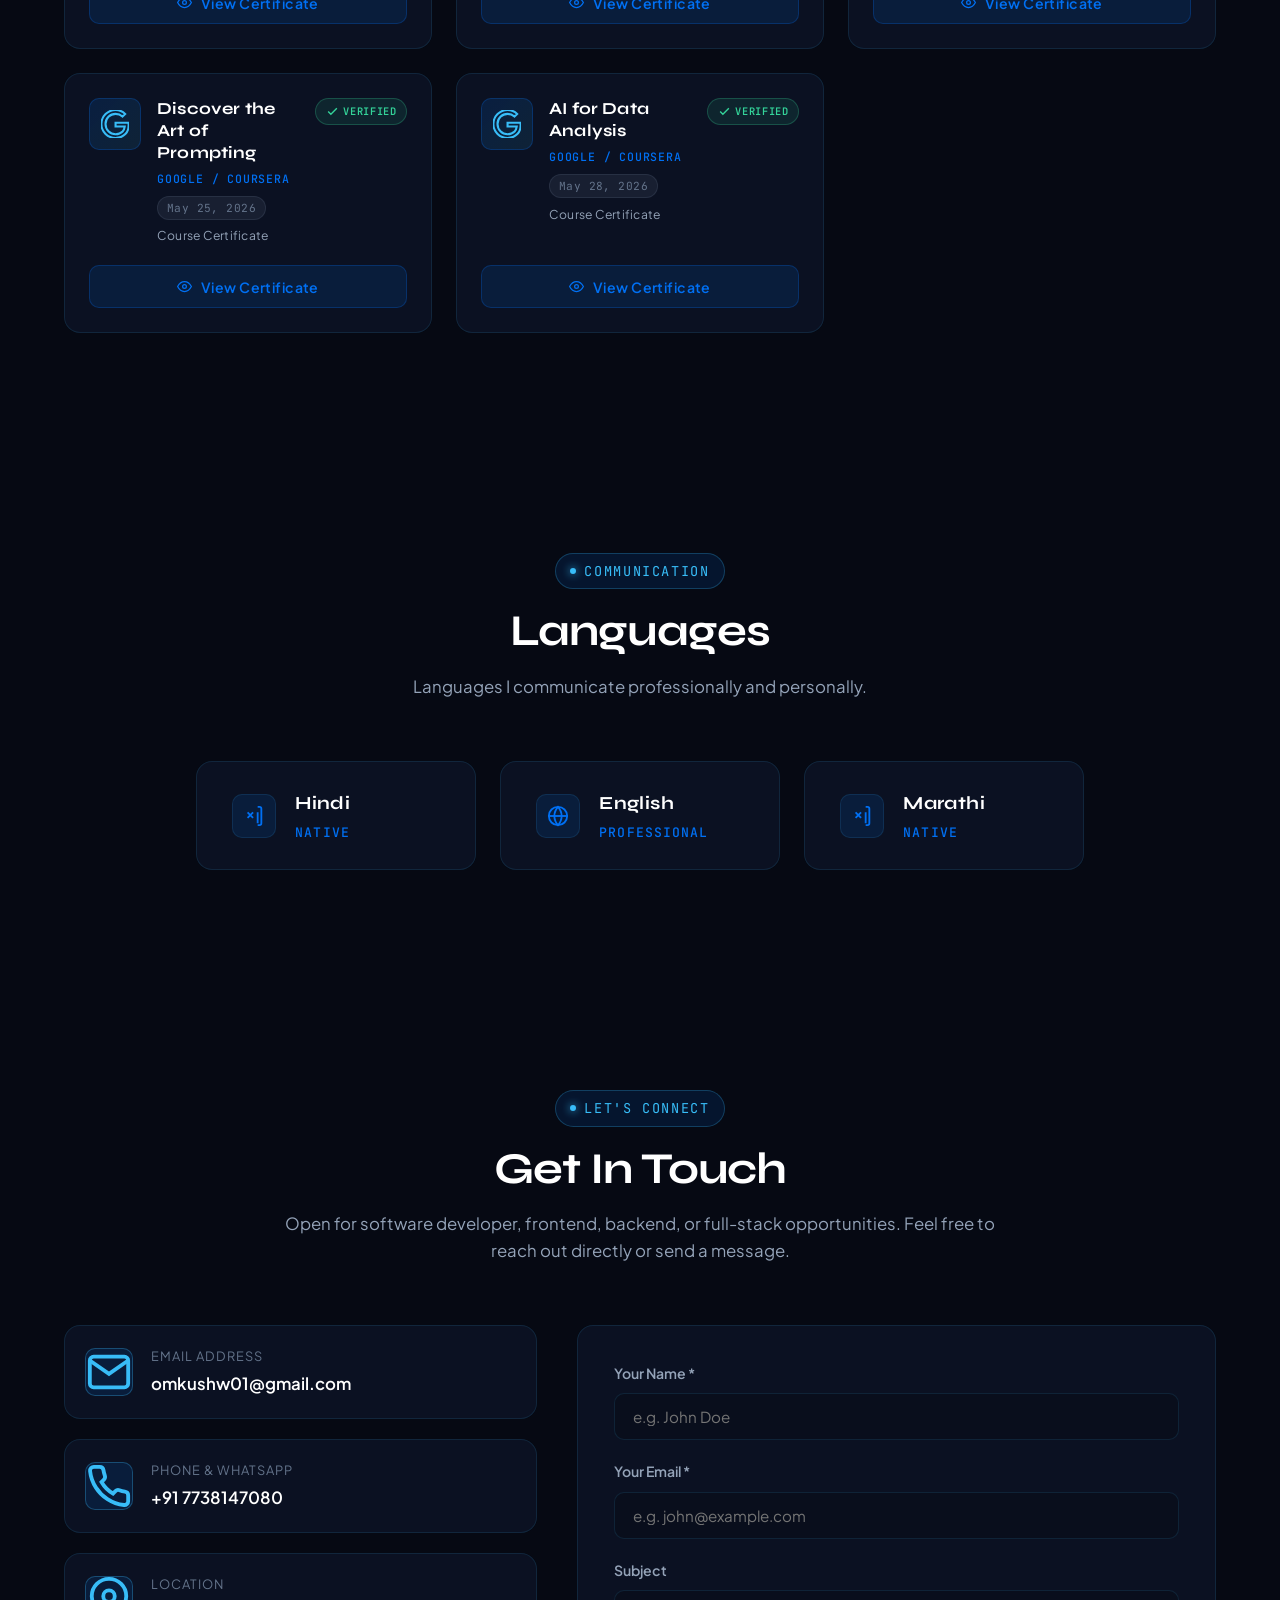
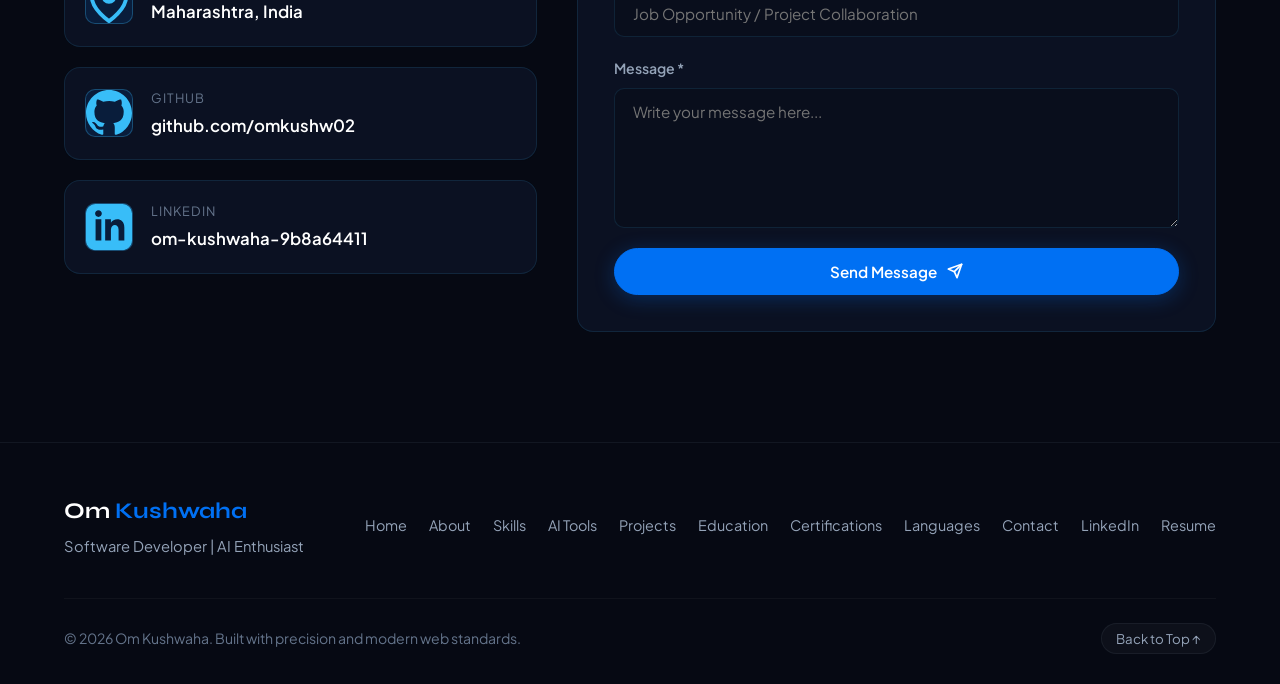
==== commit 95119699: "Update footer tagline" ====
--- a/index.html
+++ b/index.html
@@ -61,7 +61,7 @@
         <a href="#contact" class="nav-link">Contact</a>
 
         <div class="nav-drawer-footer">
-          <a href="assets/docs/Om_Kushwaha_Resume.pdf" download="Om_Kushwaha_Resume.pdf" target="_blank" class="nav-drawer-resume">
+          <a href="assets/docs/Om_Kushwaha_Resume_2026.pdf" download="Om_Kushwaha_Resume.pdf" target="_blank" class="nav-drawer-resume">
             <svg width="15" height="15" viewBox="0 0 24 24" fill="none" stroke="currentColor" stroke-width="2.2" stroke-linecap="round" stroke-linejoin="round"><path d="M21 15v4a2 2 0 0 1-2 2H5a2 2 0 0 1-2-2v-4"/><polyline points="7 10 12 15 17 10"/><line x1="12" y1="15" x2="12" y2="3"/></svg>
             Download Resume
           </a>
@@ -70,7 +70,7 @@
 
       <!-- Nav Actions (Resume CTA & Mobile Toggle) -->
       <div class="nav-actions">
-        <a href="assets/docs/Om_Kushwaha_Resume.pdf" download="Om_Kushwaha_Resume.pdf" target="_blank" class="nav-cta-btn" id="navResumeBtn">
+        <a href="assets/docs/Om_Kushwaha_Resume_2026.pdf" download="Om_Kushwaha_Resume.pdf" target="_blank" class="nav-cta-btn" id="navResumeBtn">
           <svg width="15" height="15" viewBox="0 0 24 24" fill="none" stroke="currentColor" stroke-width="2.2" stroke-linecap="round" stroke-linejoin="round"><path d="M21 15v4a2 2 0 0 1-2 2H5a2 2 0 0 1-2-2v-4"/><polyline points="7 10 12 15 17 10"/><line x1="12" y1="15" x2="12" y2="3"/></svg>
           Download Resume
         </a>
@@ -125,7 +125,7 @@
                 View Projects
                 <svg width="16" height="16" viewBox="0 0 24 24" fill="none" stroke="currentColor" stroke-width="2.5" stroke-linecap="round" stroke-linejoin="round"><line x1="5" y1="12" x2="19" y2="12"/><polyline points="12 5 19 12 12 19"/></svg>
               </a>
-              <a href="assets/docs/Om_Kushwaha_Resume.pdf" download="Om_Kushwaha_Resume.pdf" target="_blank" class="btn btn-secondary" id="heroDownloadResumeBtn">
+              <a href="assets/docs/Om_Kushwaha_Resume_2026.pdf" download="Om_Kushwaha_Resume.pdf" target="_blank" class="btn btn-secondary" id="heroDownloadResumeBtn">
                 <svg width="16" height="16" viewBox="0 0 24 24" fill="none" stroke="currentColor" stroke-width="2" stroke-linecap="round" stroke-linejoin="round"><path d="M21 15v4a2 2 0 0 1-2 2H5a2 2 0 0 1-2-2v-4"/><polyline points="7 10 12 15 17 10"/><line x1="12" y1="15" x2="12" y2="3"/></svg>
                 Download Resume
               </a>
@@ -1109,7 +1109,7 @@
       <div class="footer-top">
         <div>
           <div class="footer-brand">Om <span>Kushwaha</span></div>
-          <div class="footer-tagline">Software Developer · React Native · Django · Applied AI</div>
+          <div class="footer-tagline">Software Developer | AI Enthusiast</div>
         </div>
 
         <div class="footer-nav">
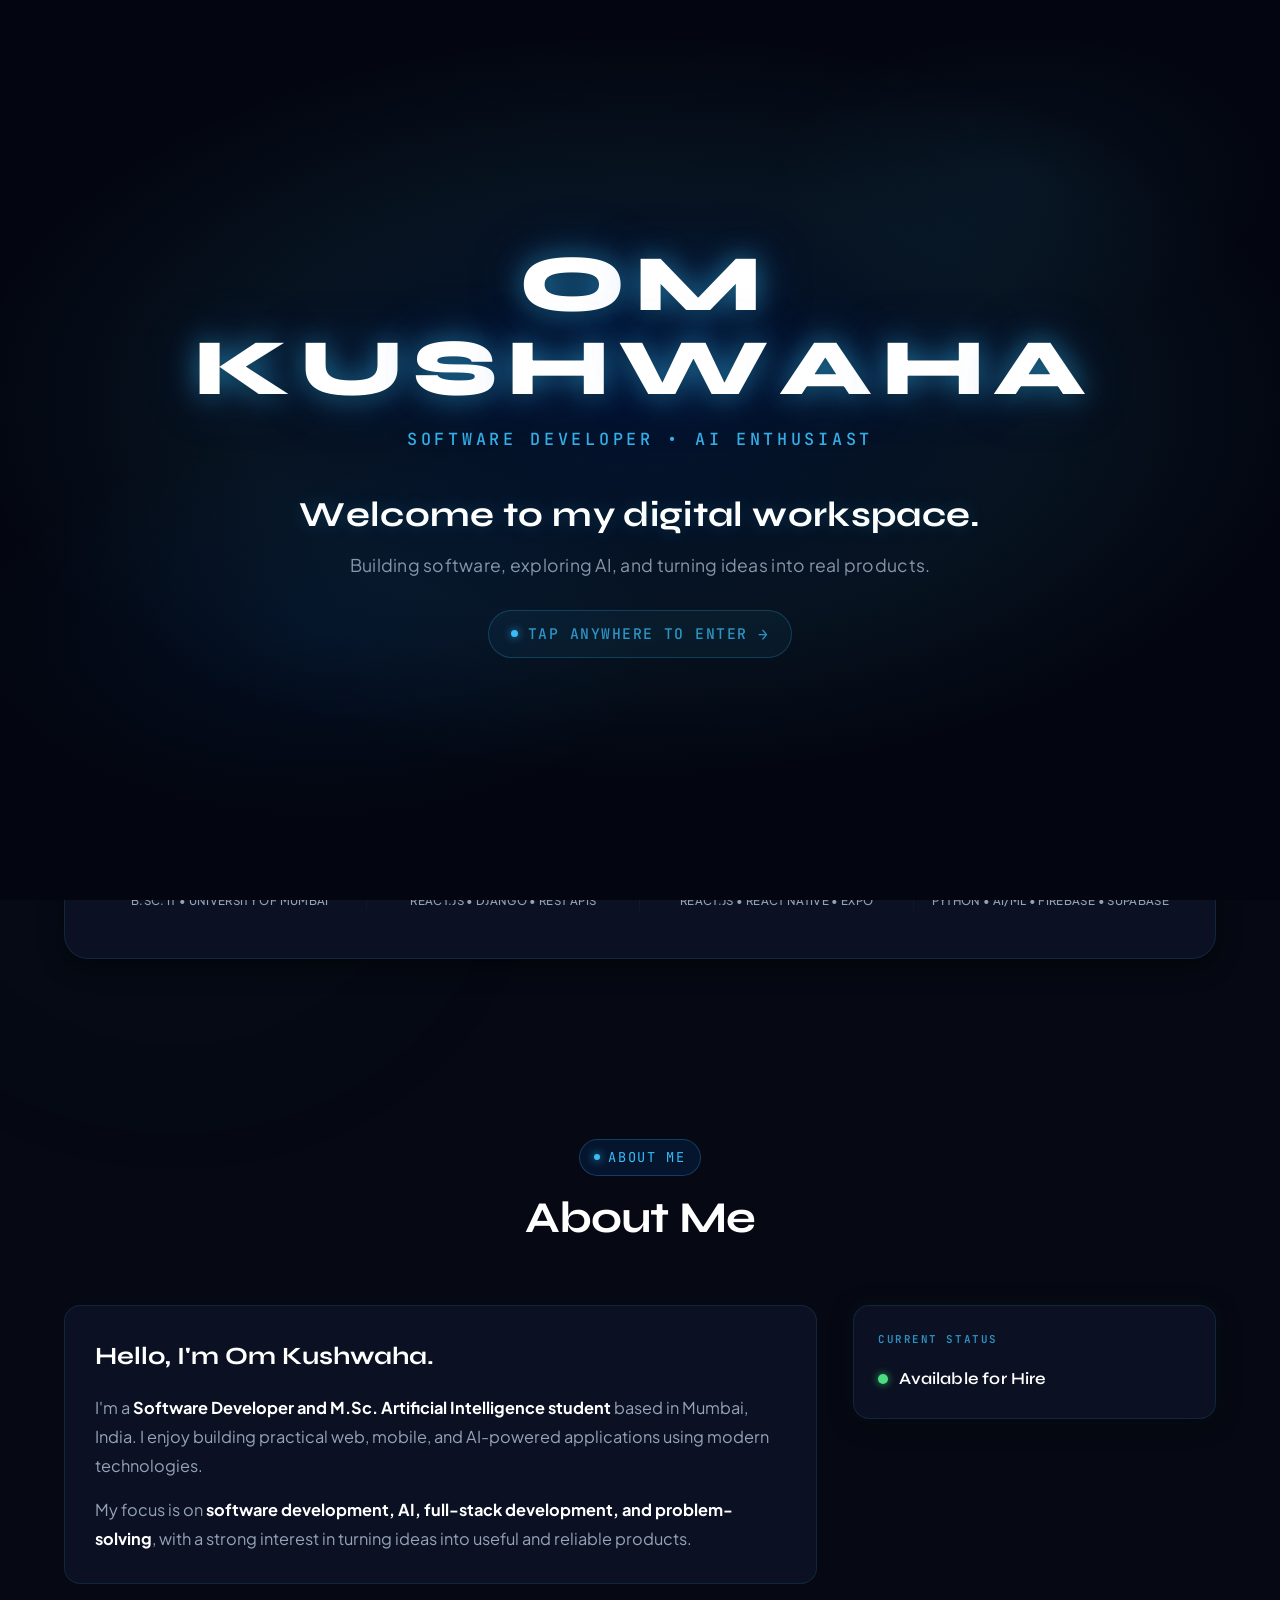
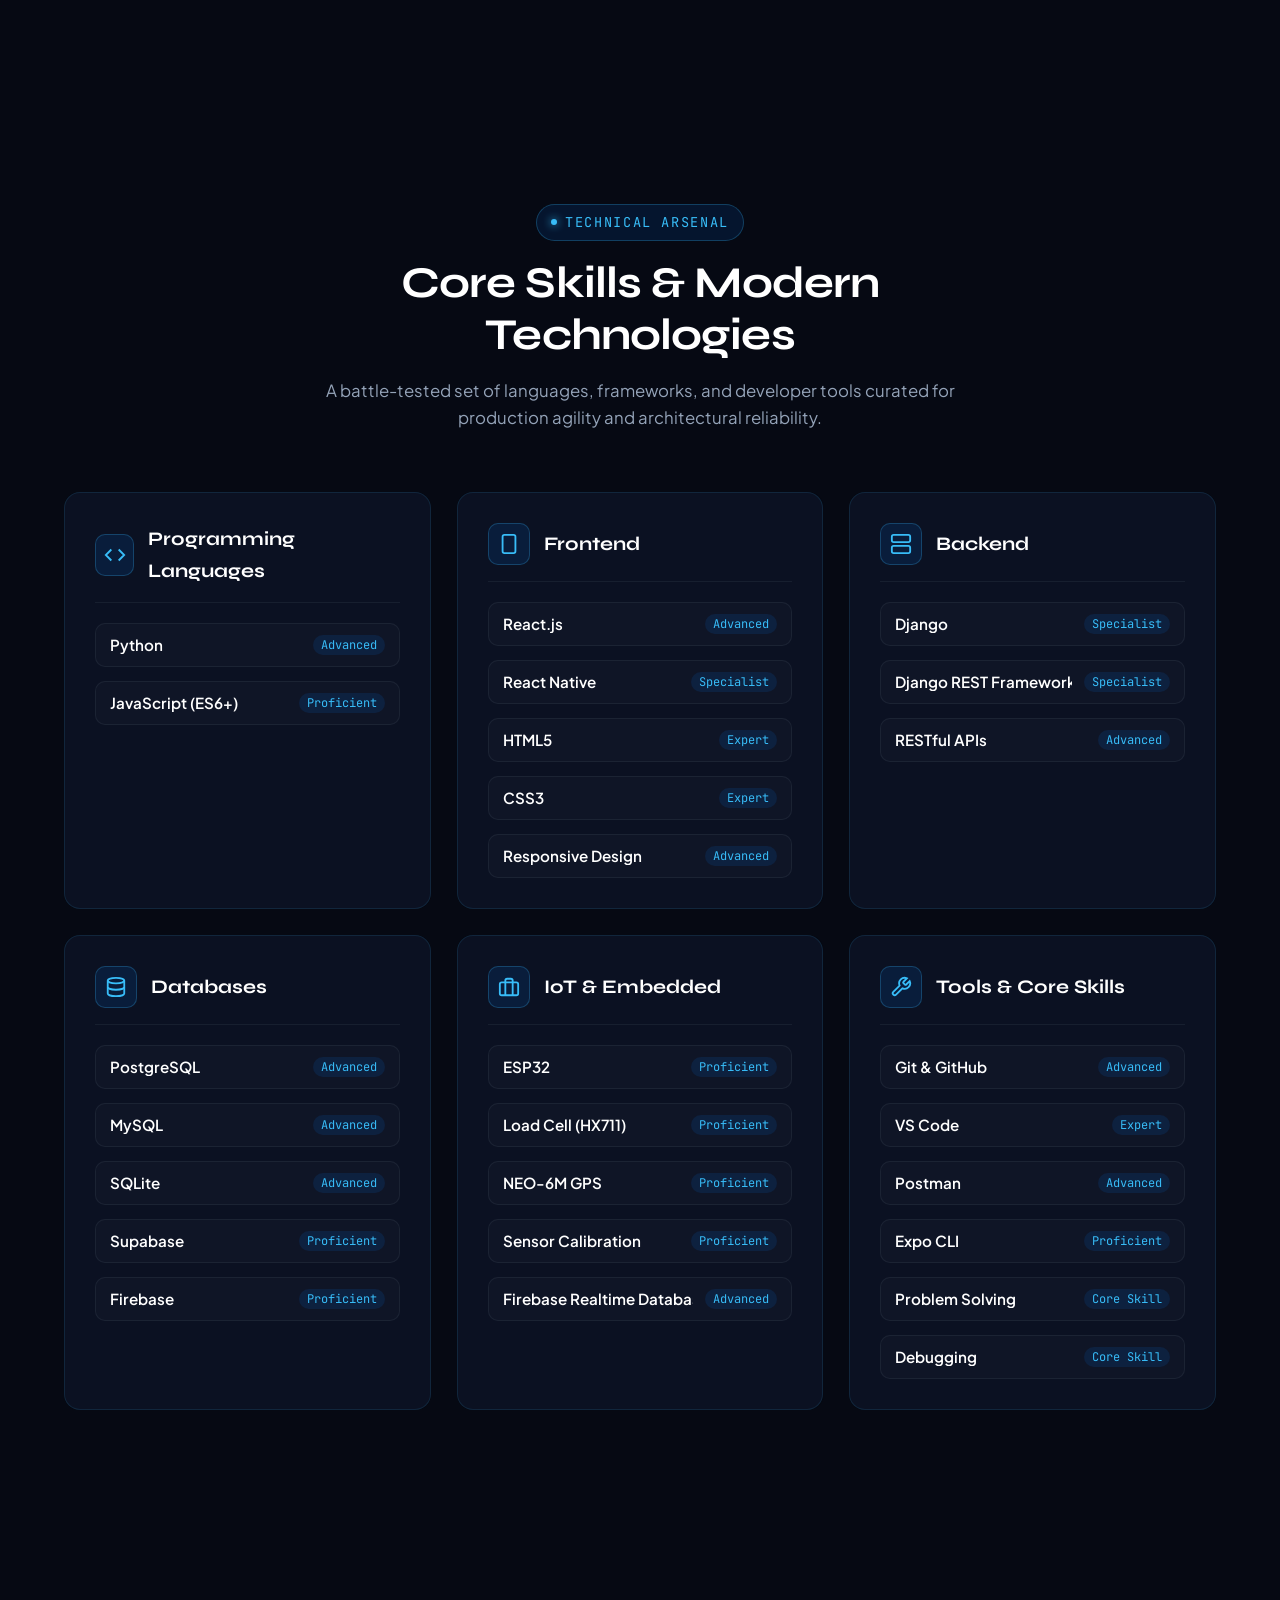
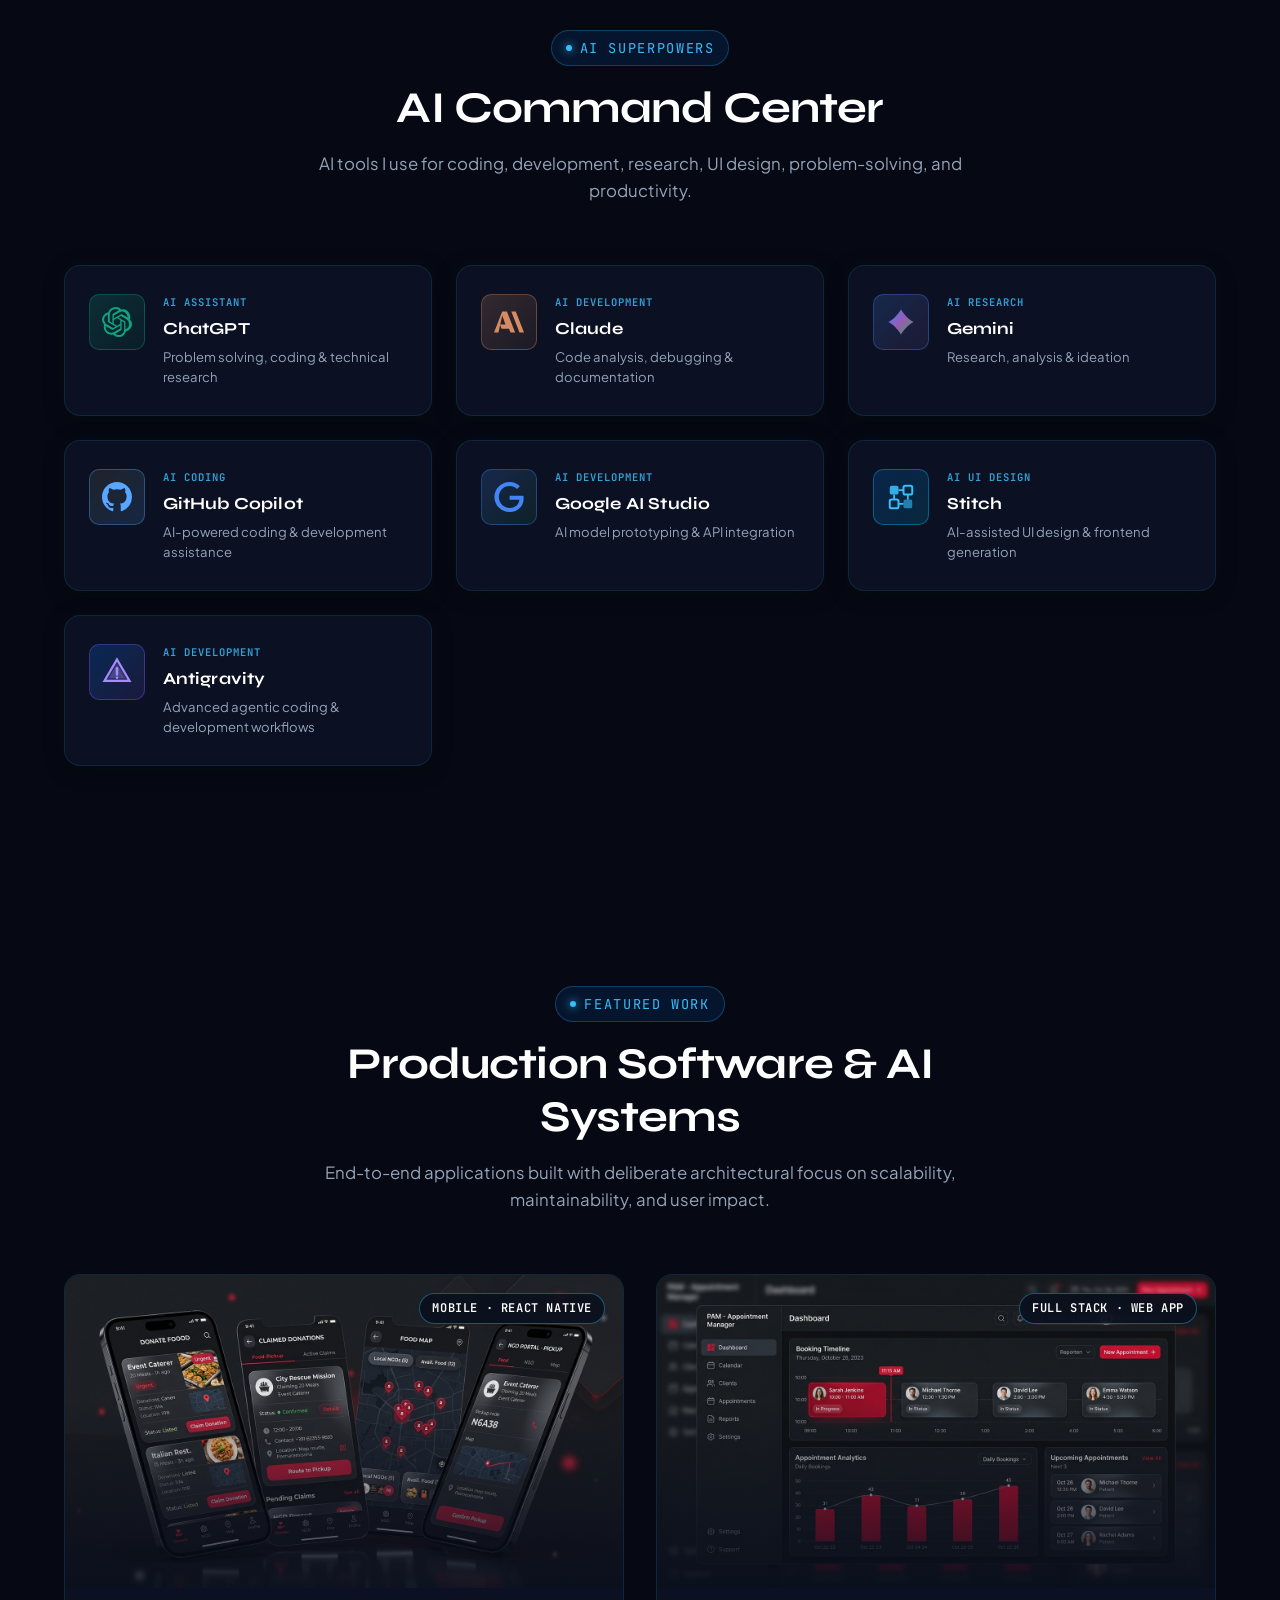
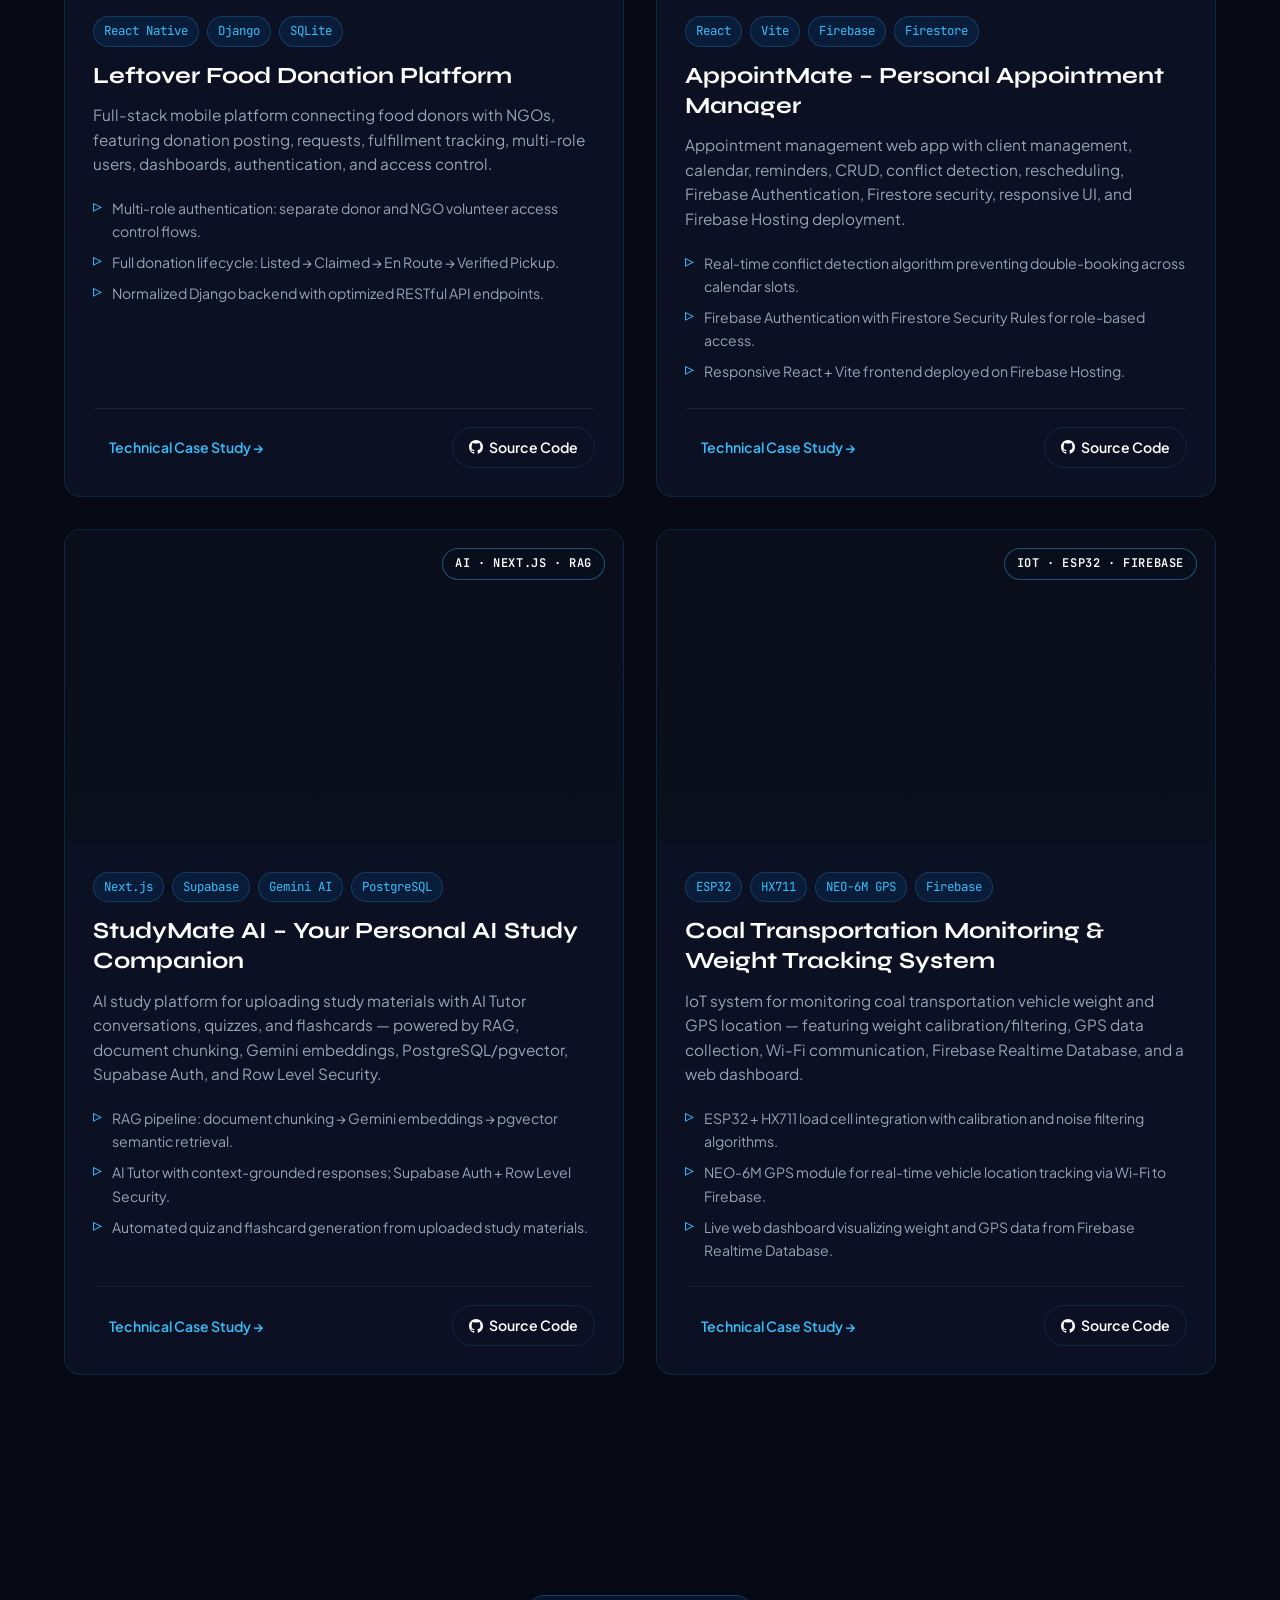
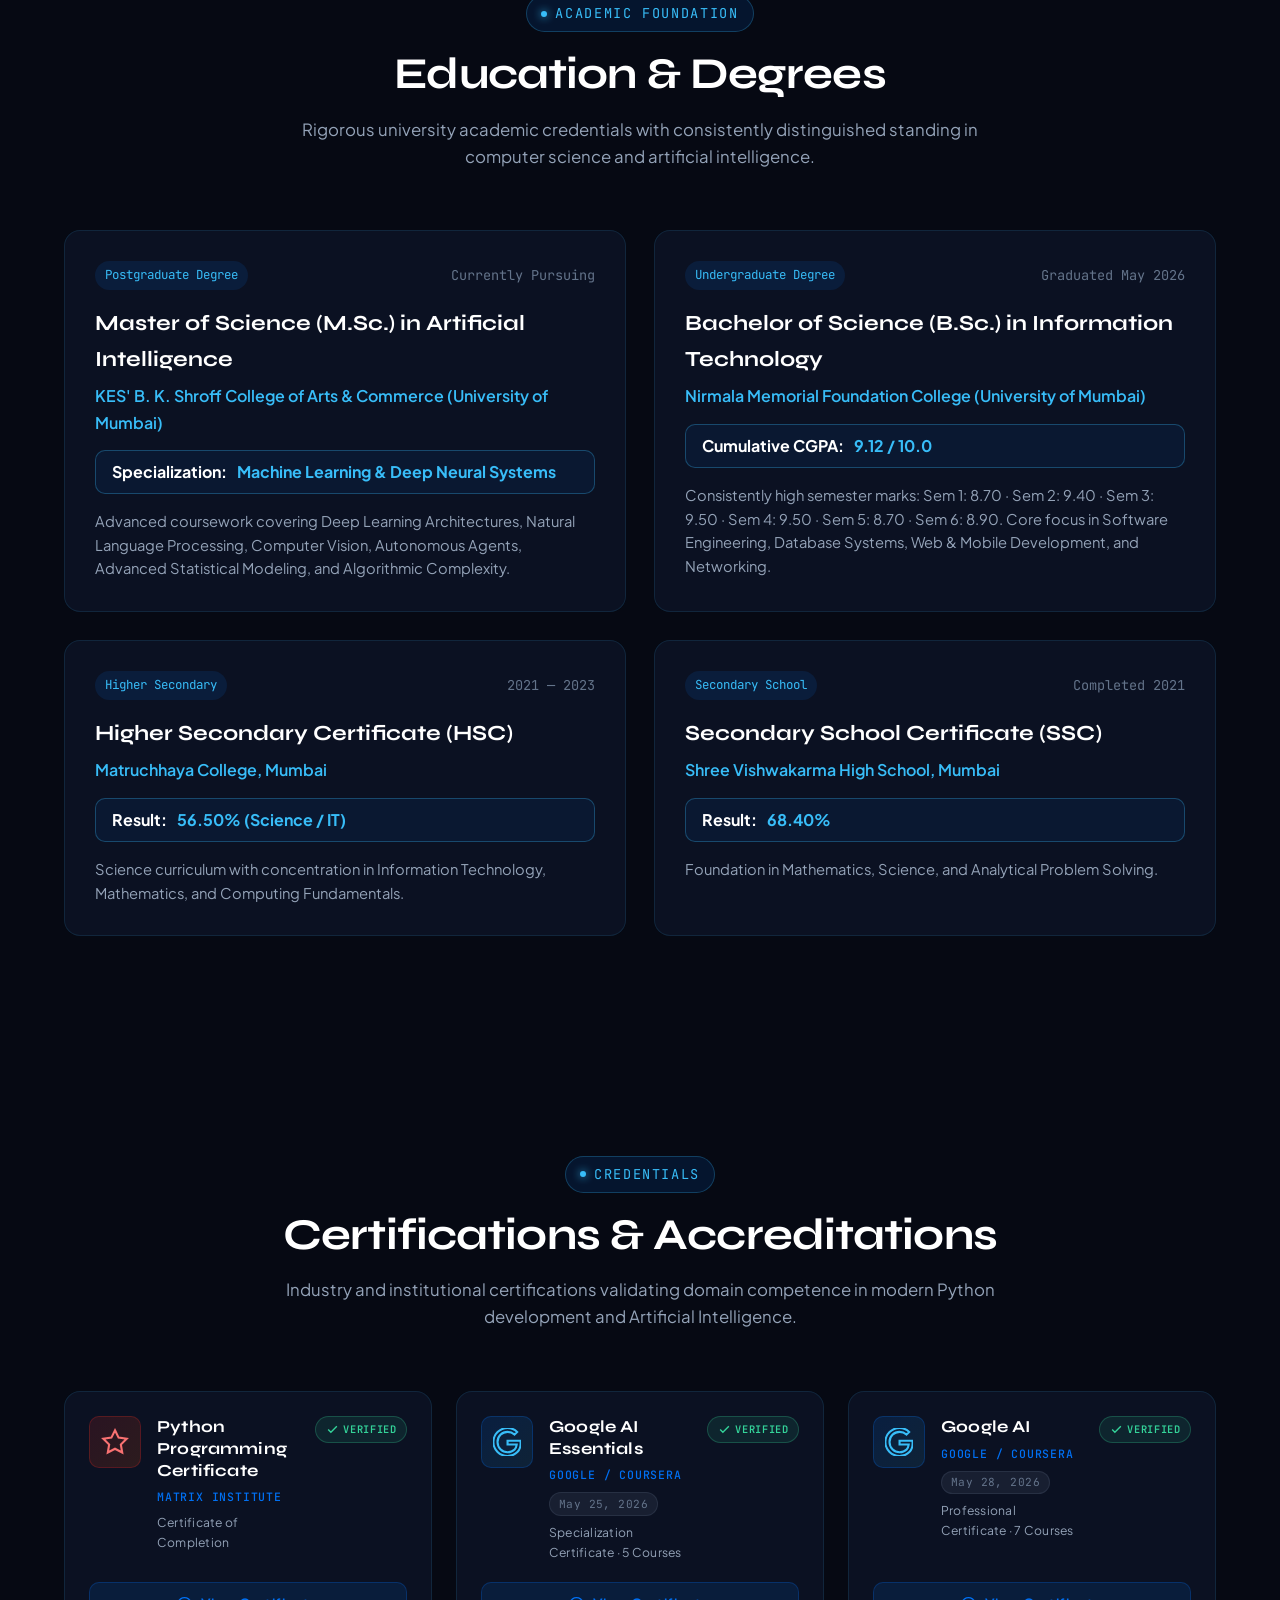
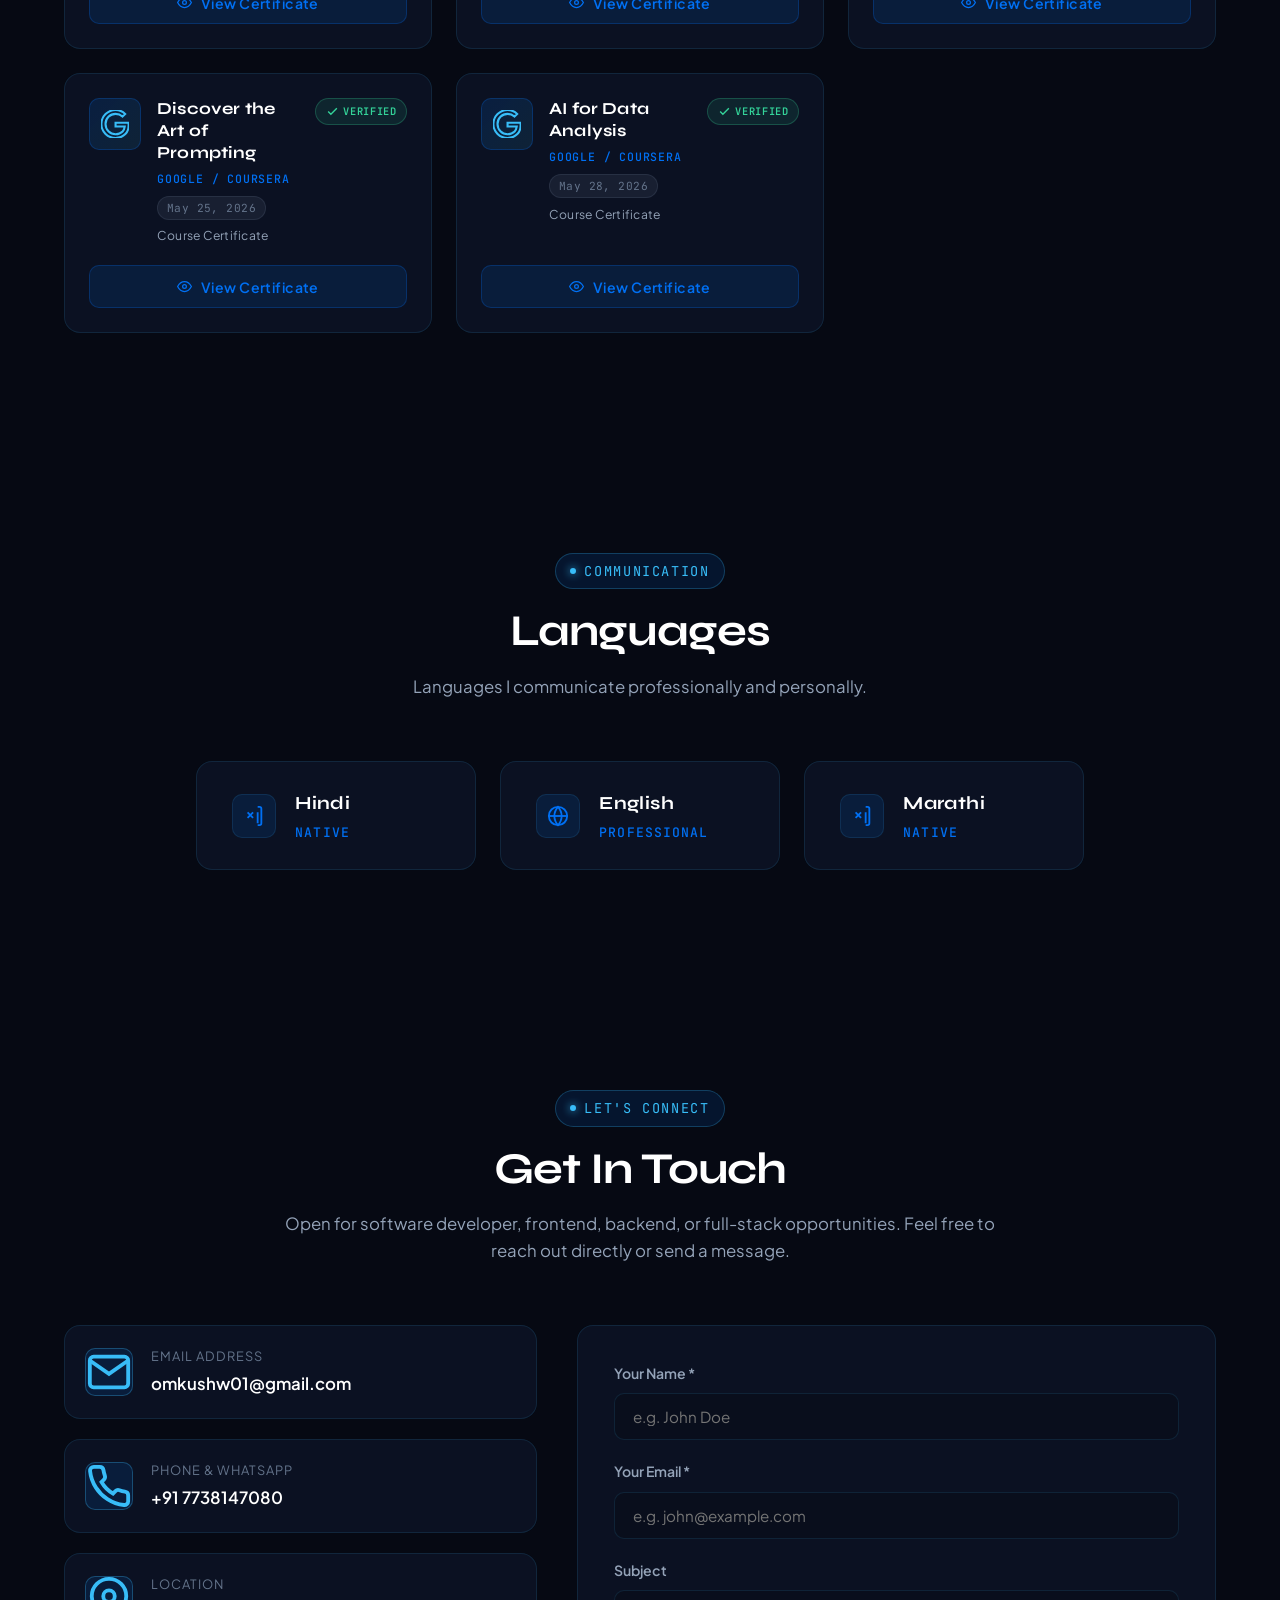
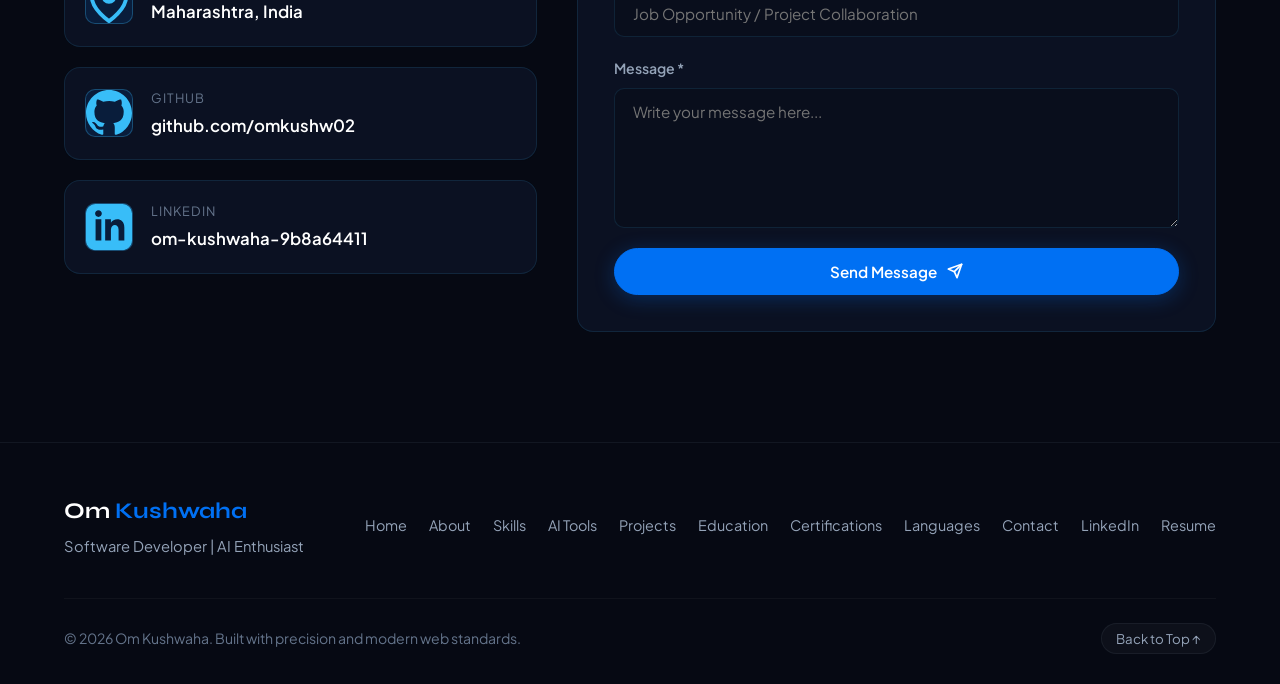
==== commit 1651be0e: "Update resume" ====
--- a/index.html
+++ b/index.html
@@ -1123,7 +1123,7 @@
           <a href="#languages">Languages</a>
           <a href="#contact">Contact</a>
           <a href="https://www.linkedin.com/in/om-kushwaha-9b8a64411" target="_blank" rel="noopener noreferrer">LinkedIn</a>
-          <a href="assets/docs/Om_Kushwaha_Resume.pdf" download="Om_Kushwaha_Resume.pdf" target="_blank">Resume</a>
+          <a href="assets/docs/Om_Kushwaha_Resume_2026.pdf" download="Om_Kushwaha_Resume.pdf" target="_blank">Resume</a>
         </div>
       </div>
 
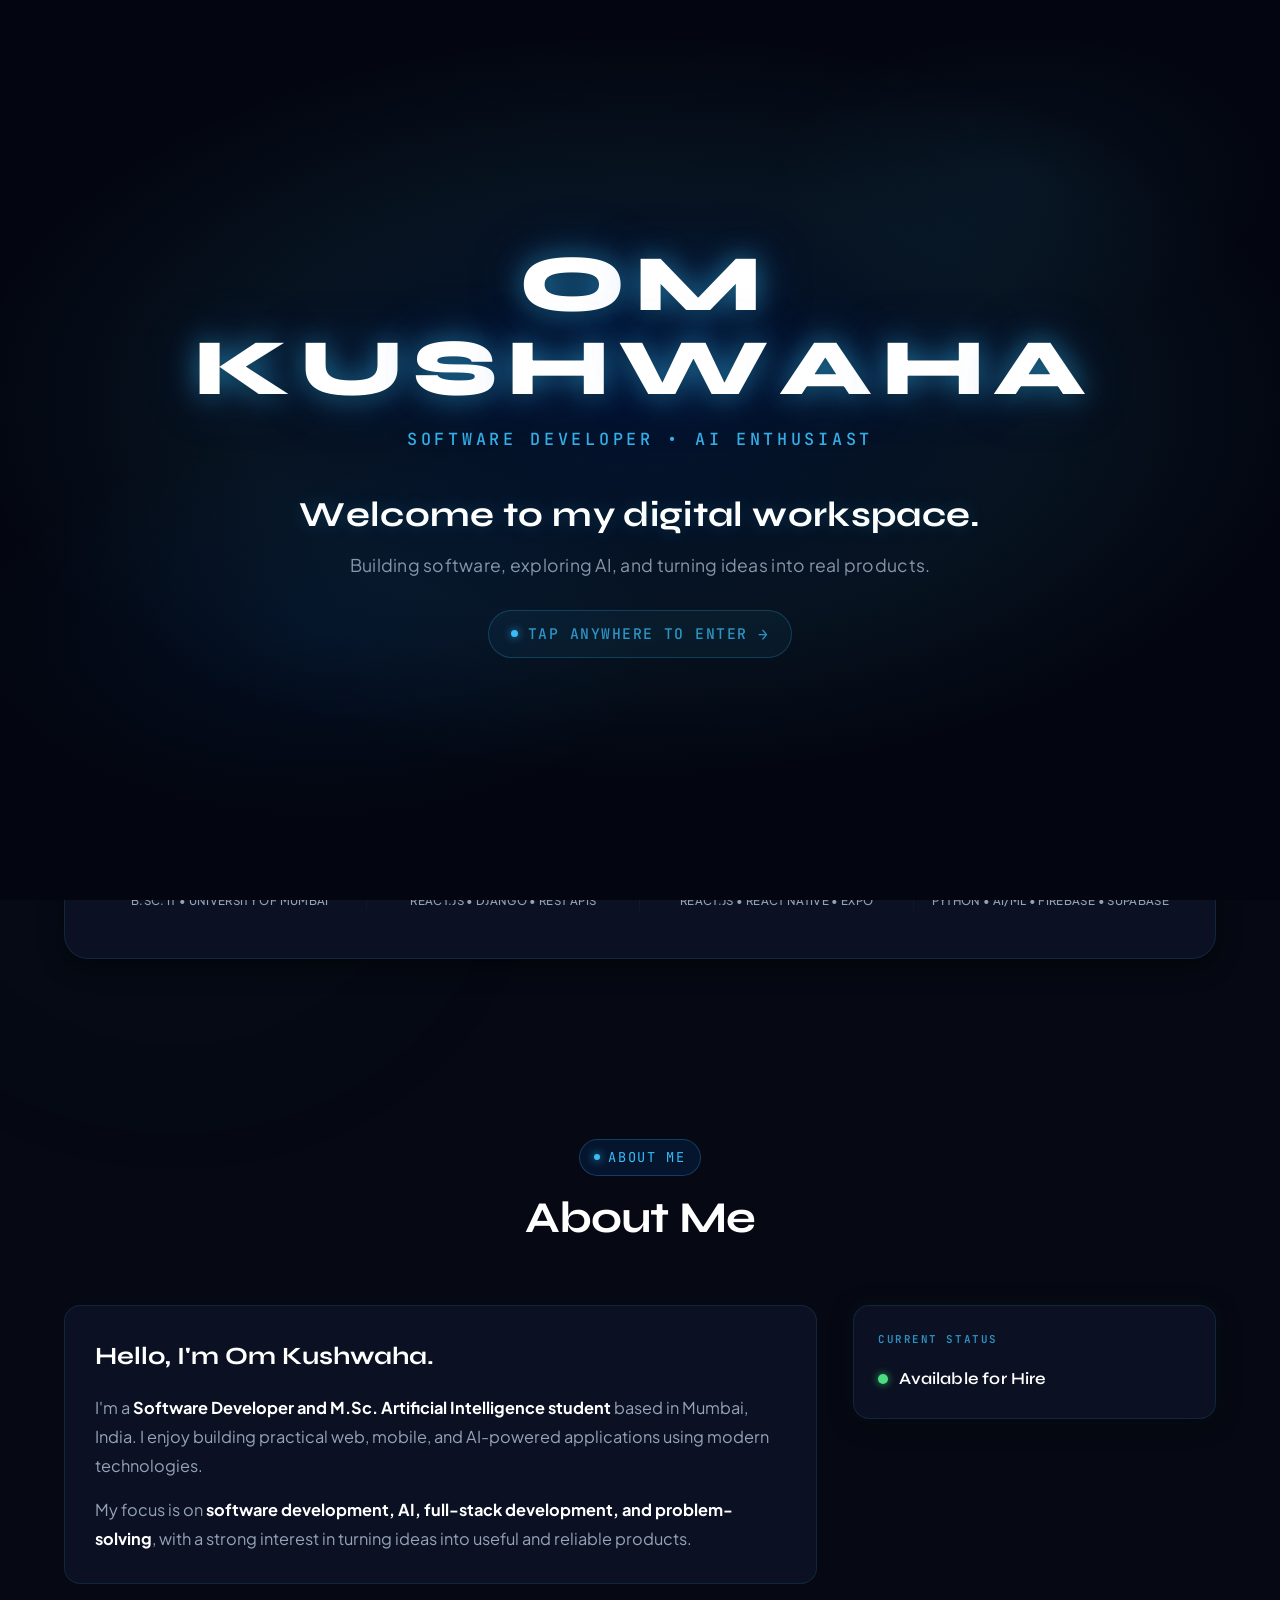
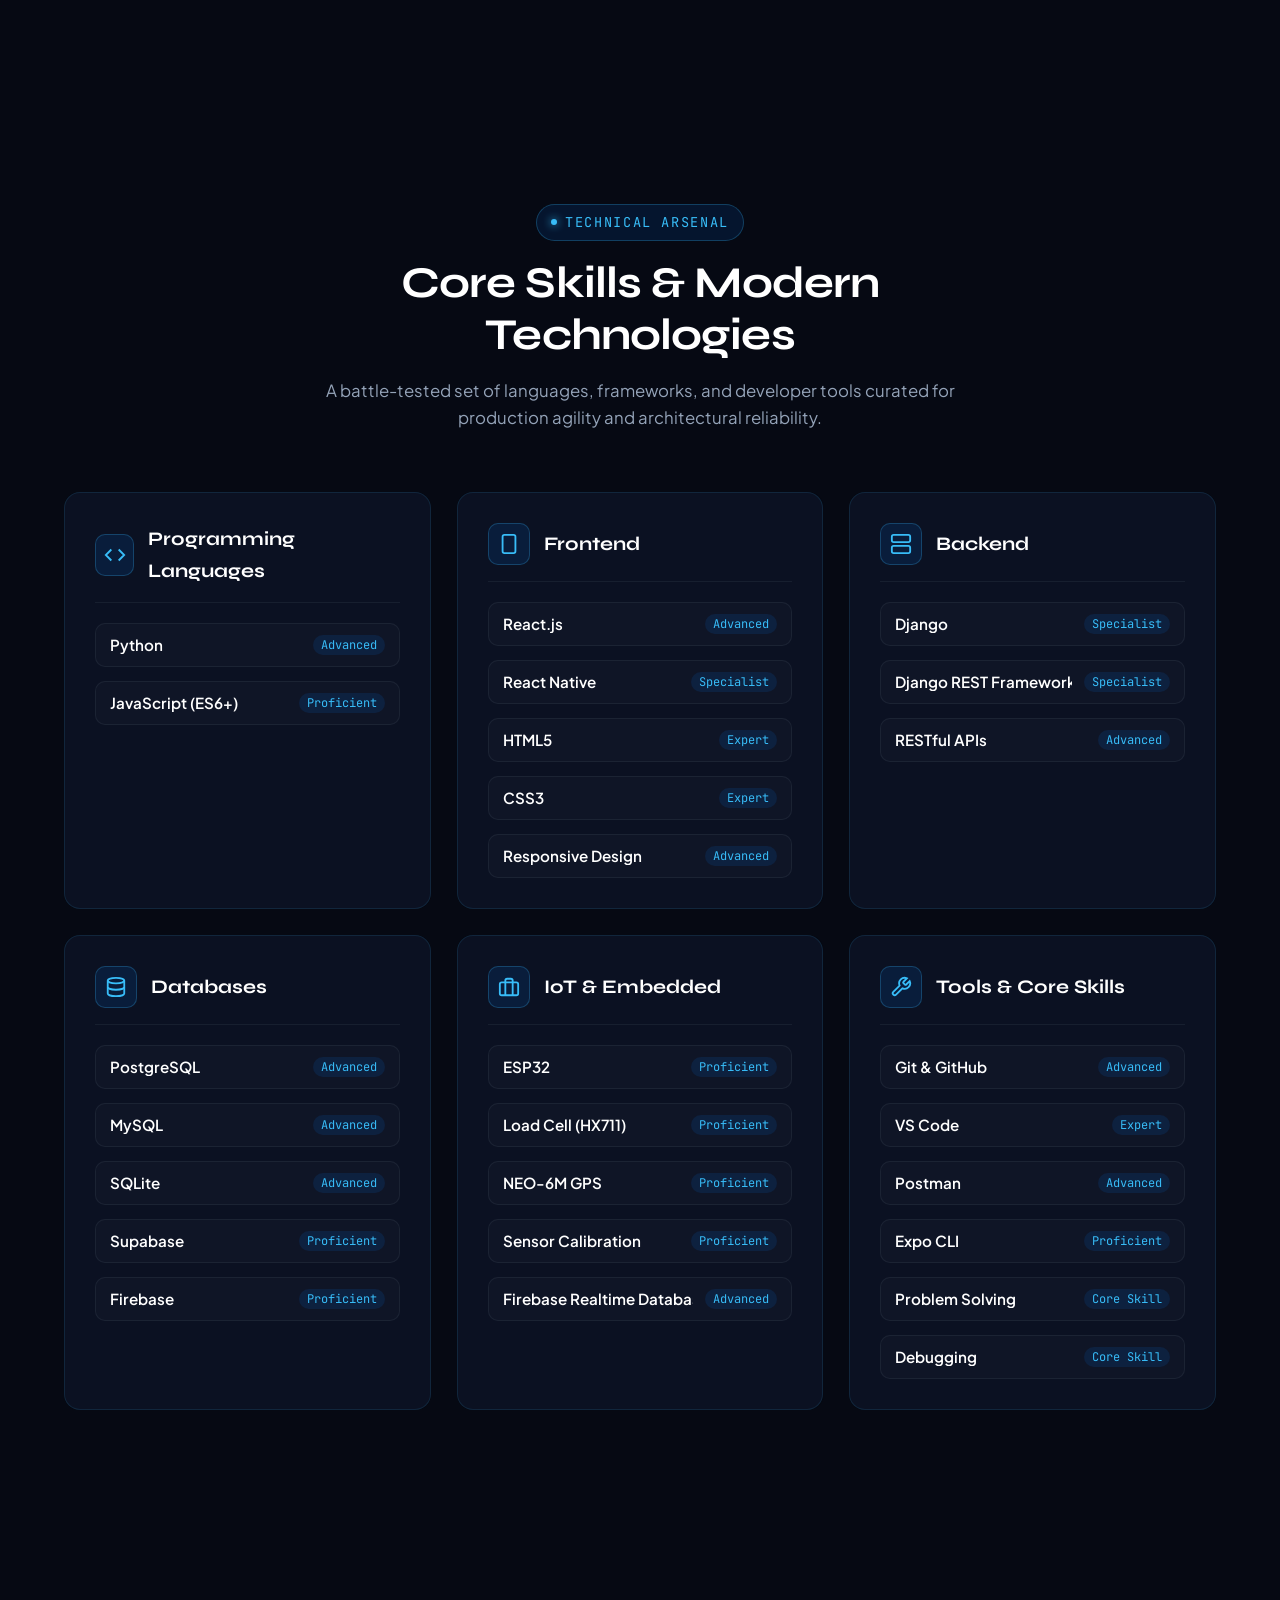
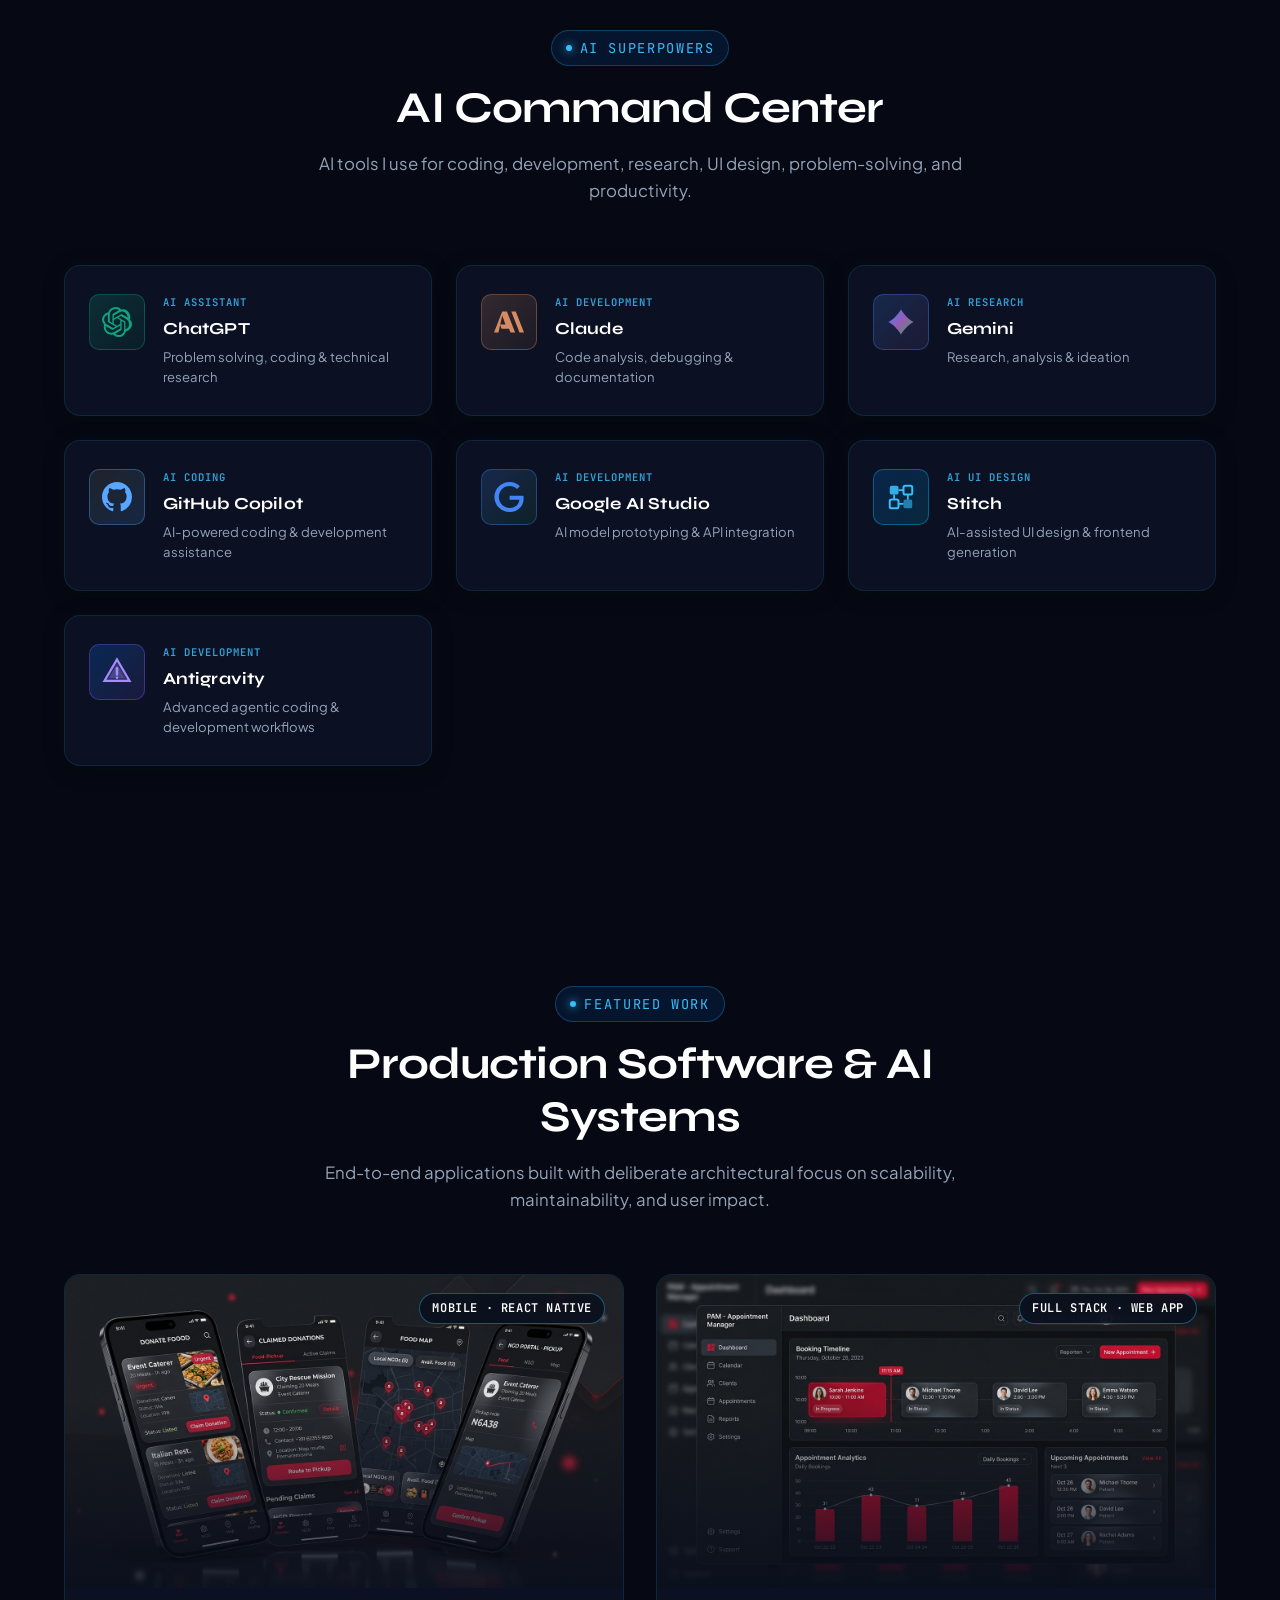
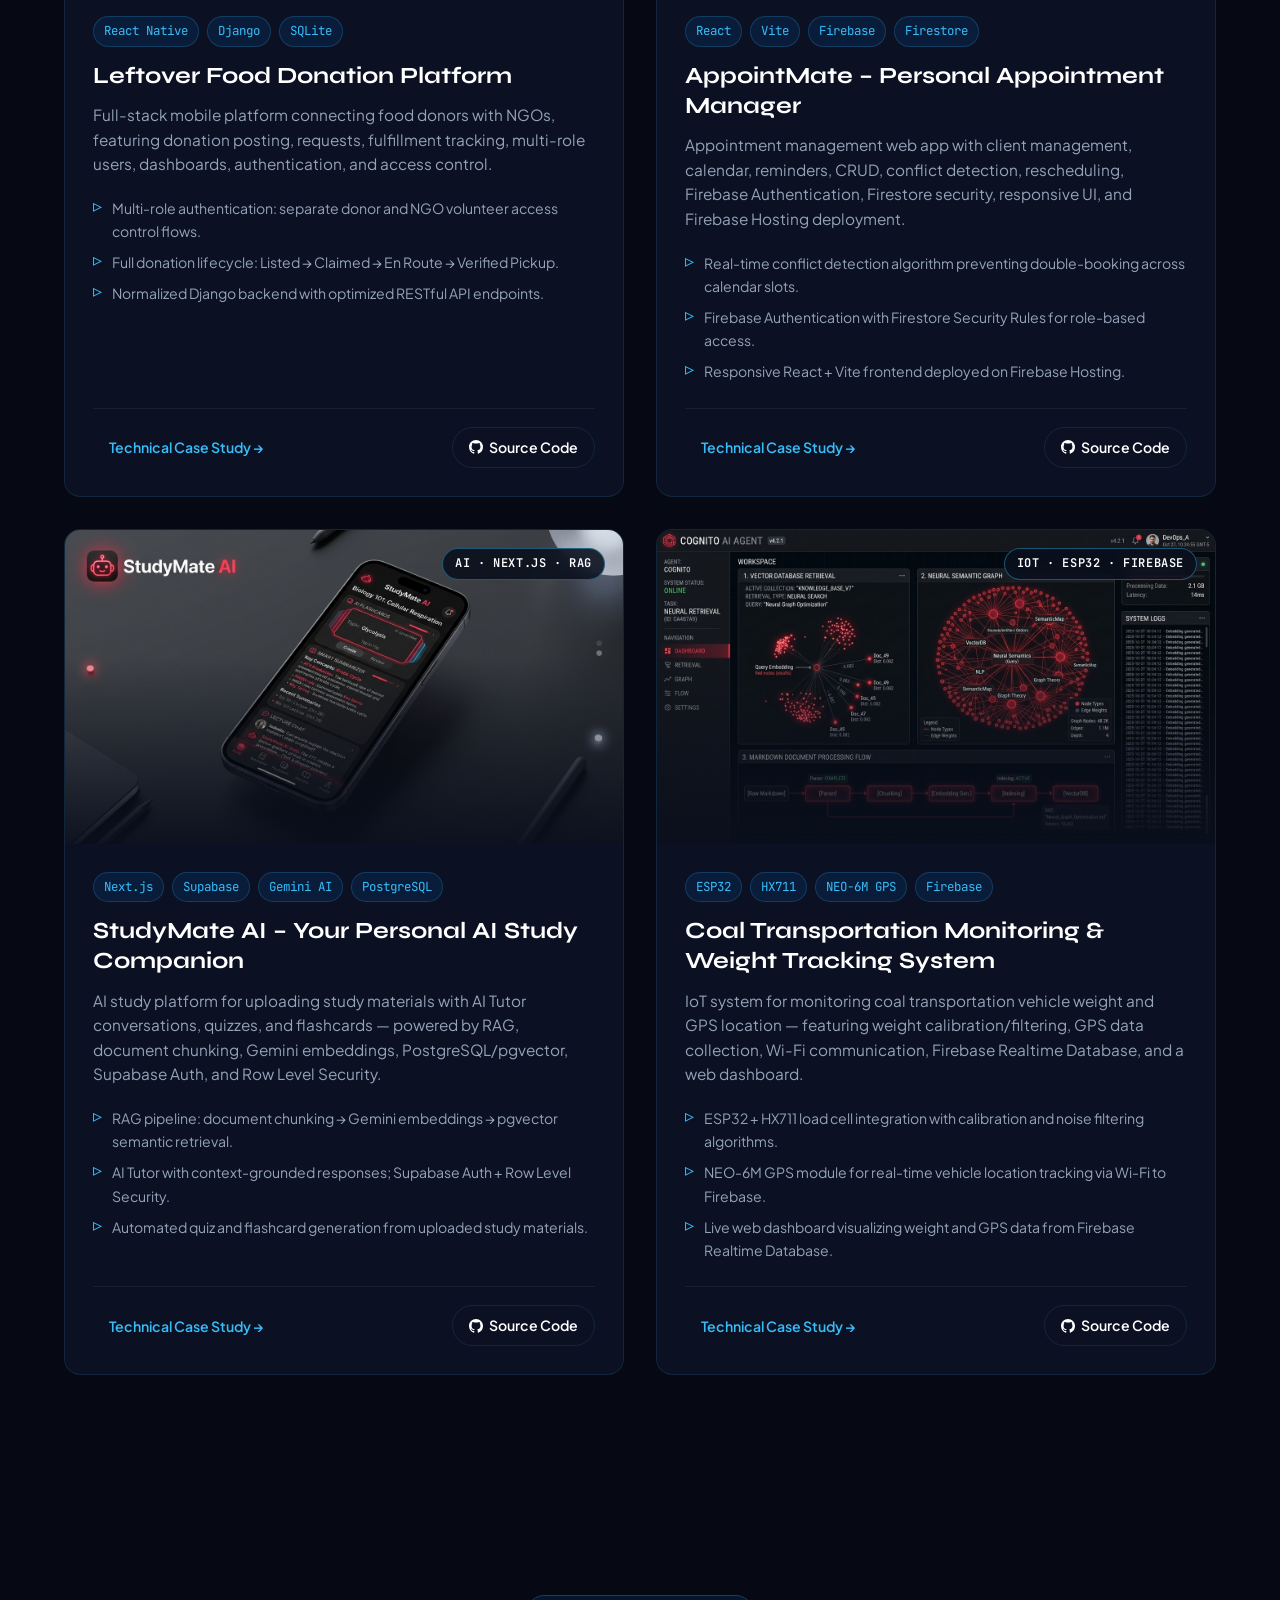
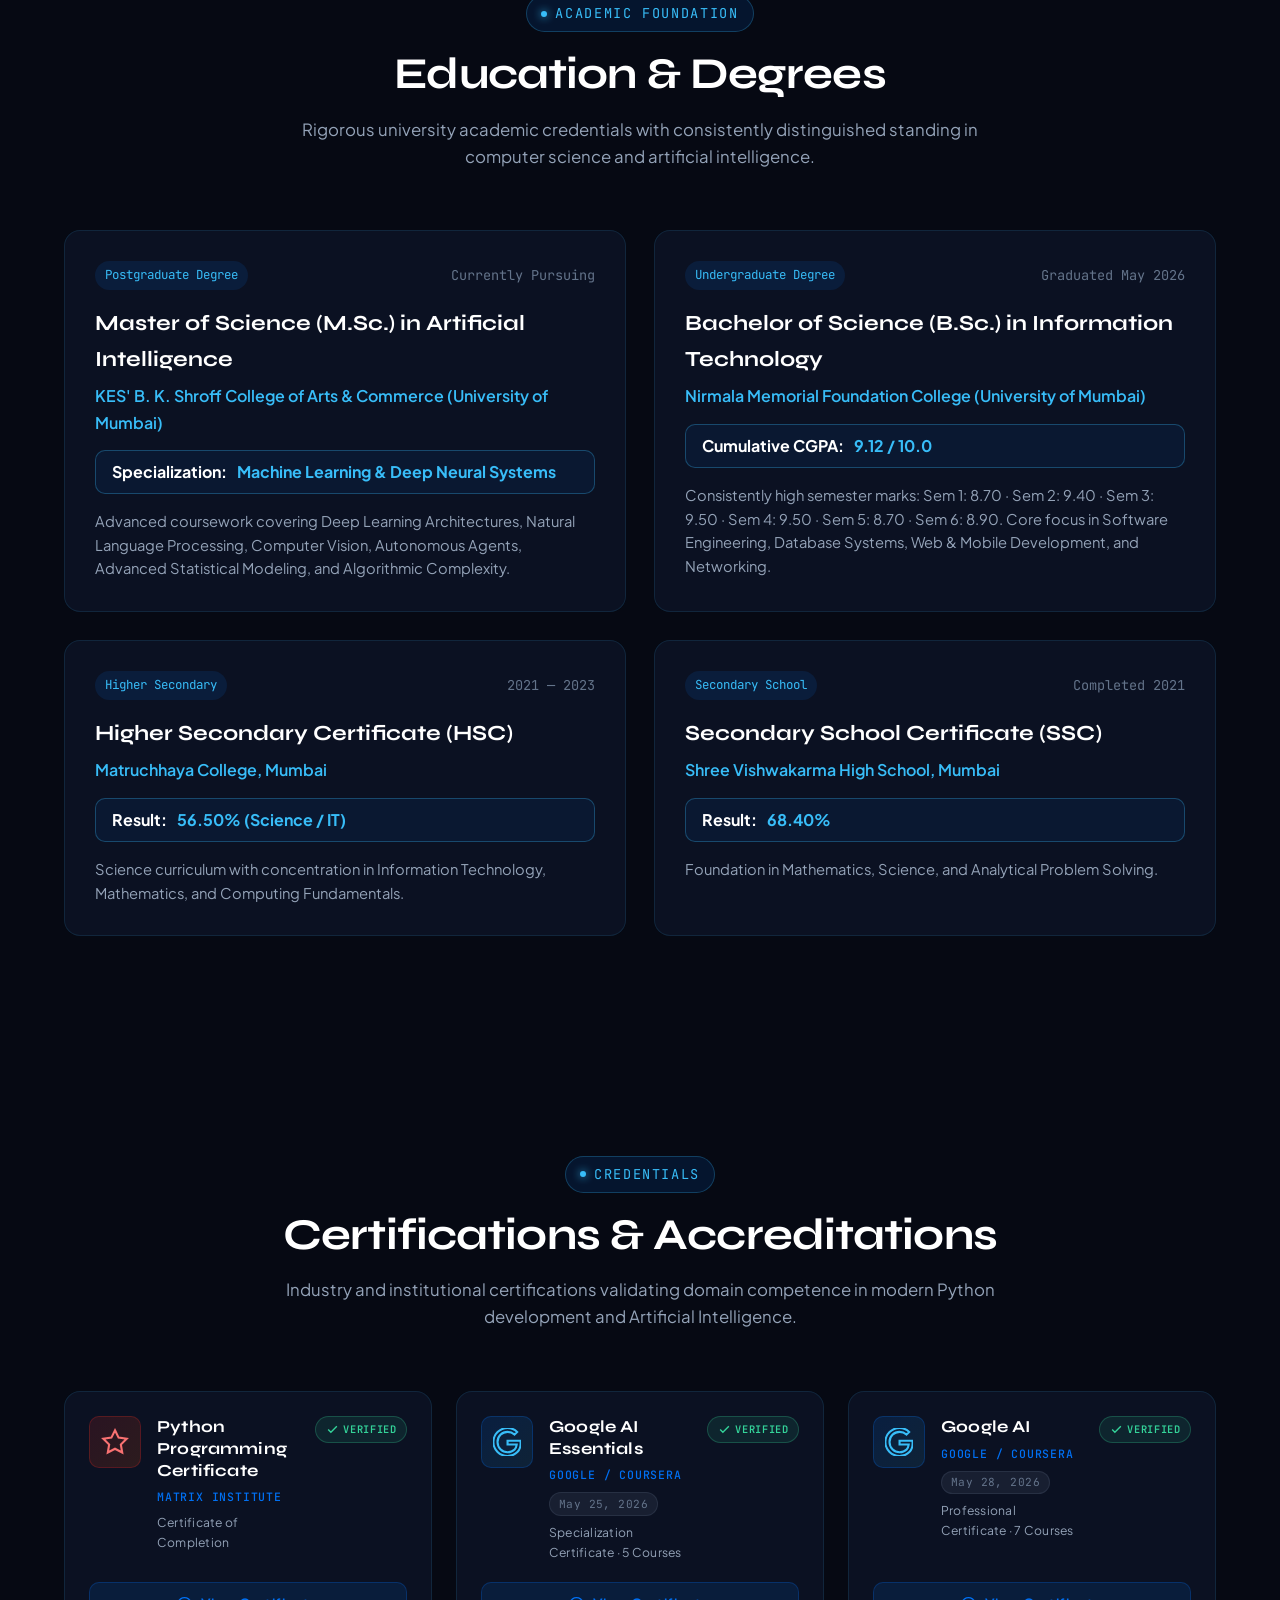
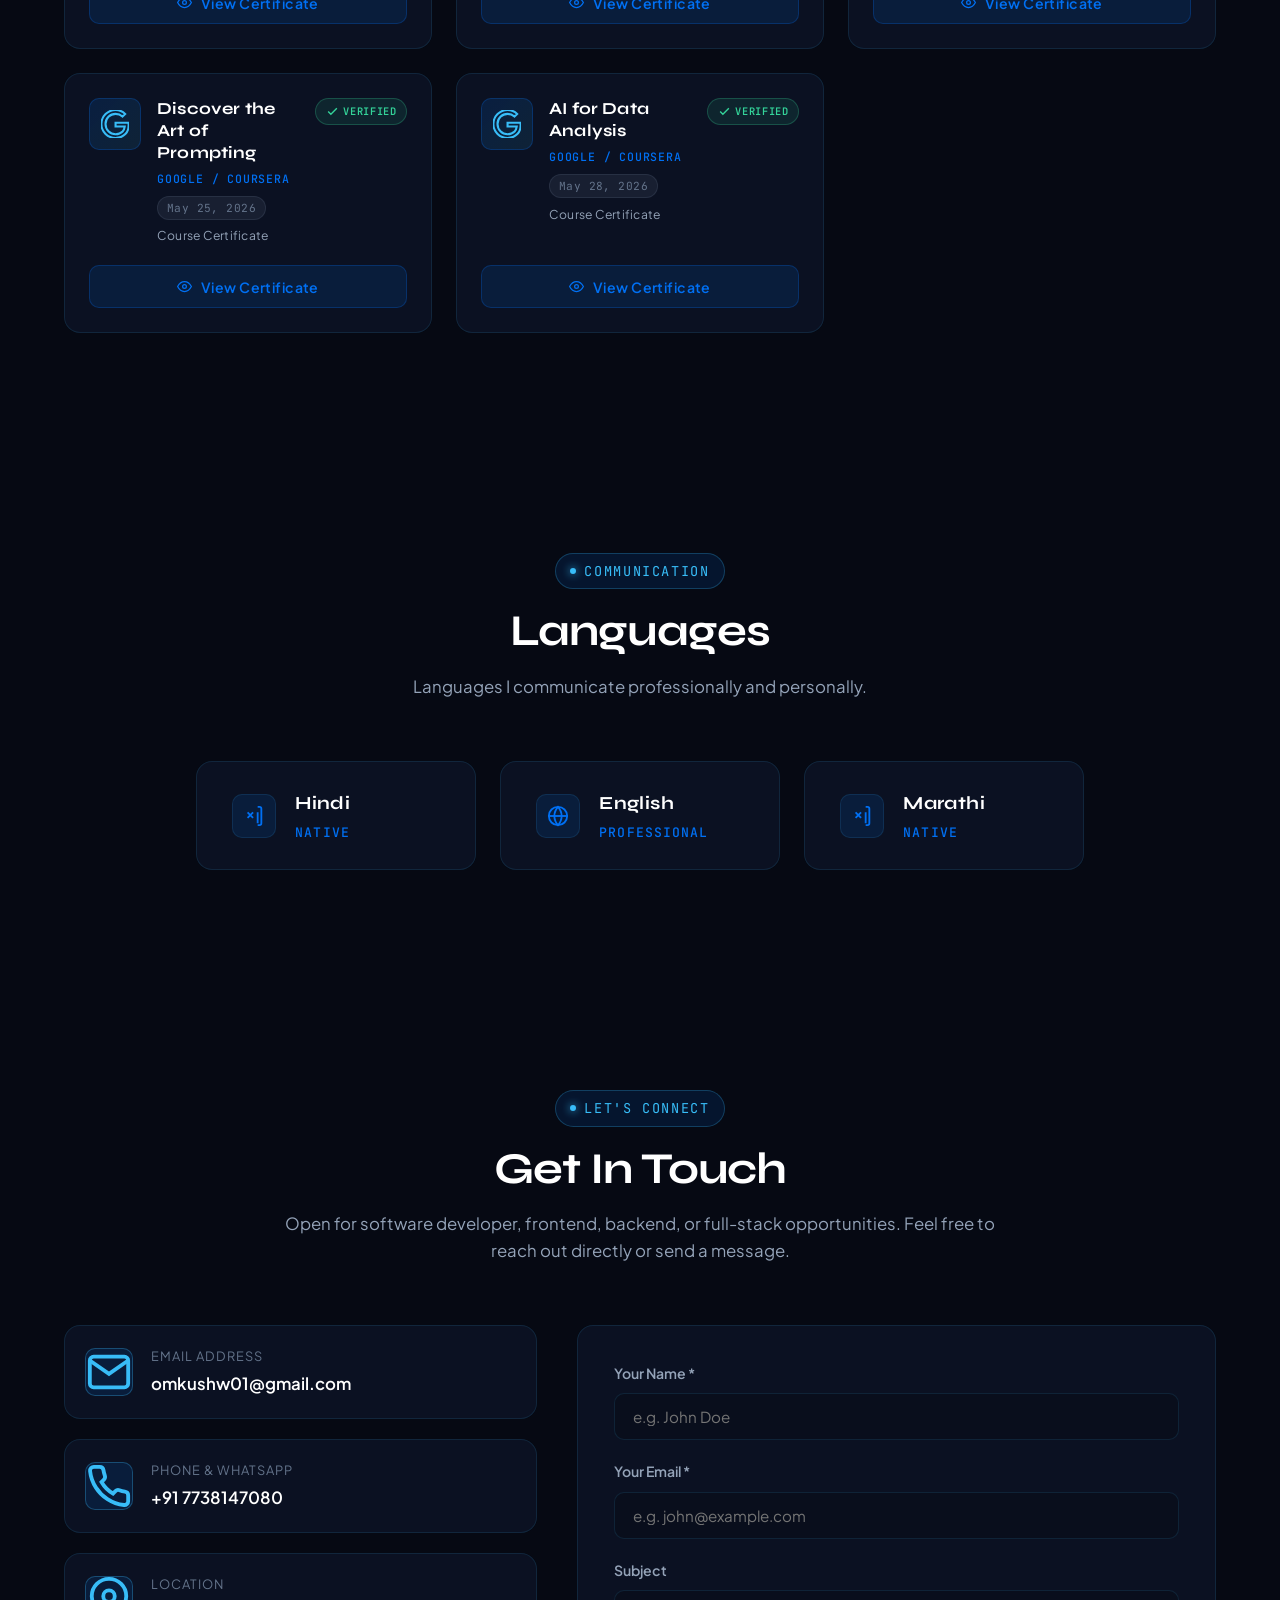
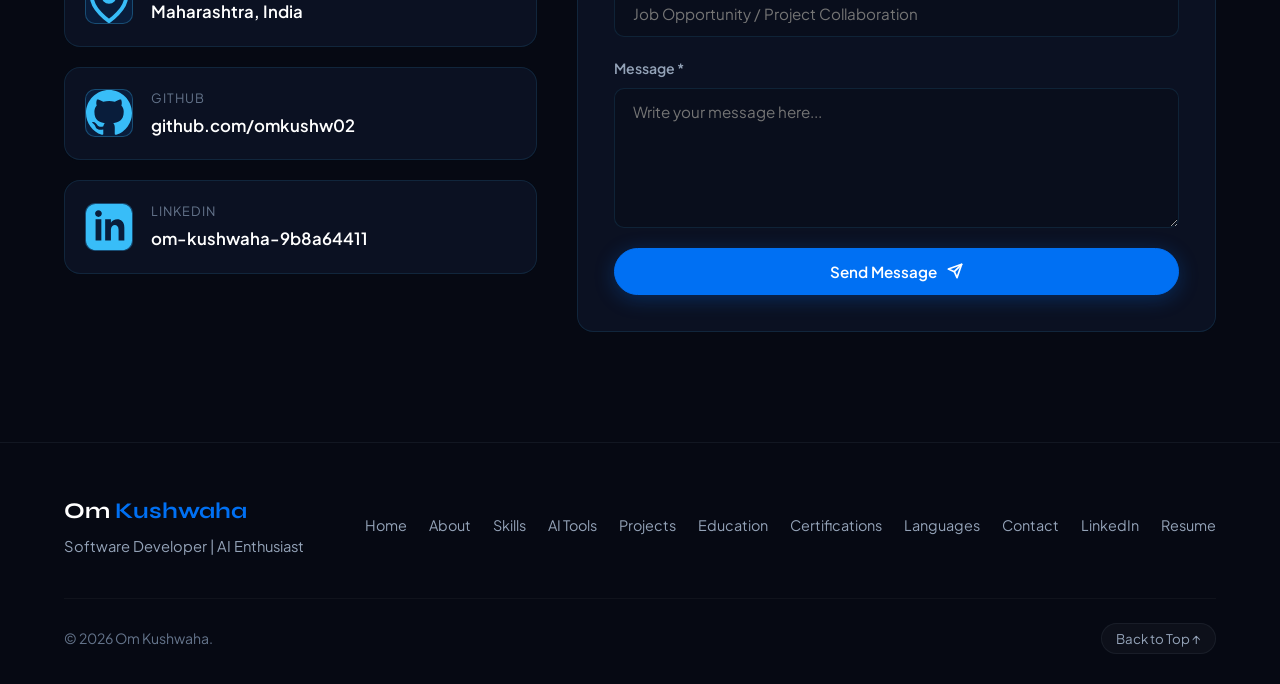
==== commit f48d6f63: "Update portfolio" ====
--- a/index.html
+++ b/index.html
@@ -1128,7 +1128,7 @@
       </div>
 
       <div class="footer-bottom">
-        <div>&copy; 2026 Om Kushwaha. Built with precision and modern web standards.</div>
+        <div>&copy; 2026 Om Kushwaha.</div>
         <button id="backToTopBtn" class="back-to-top-btn">
           Back to Top ↑
         </button>
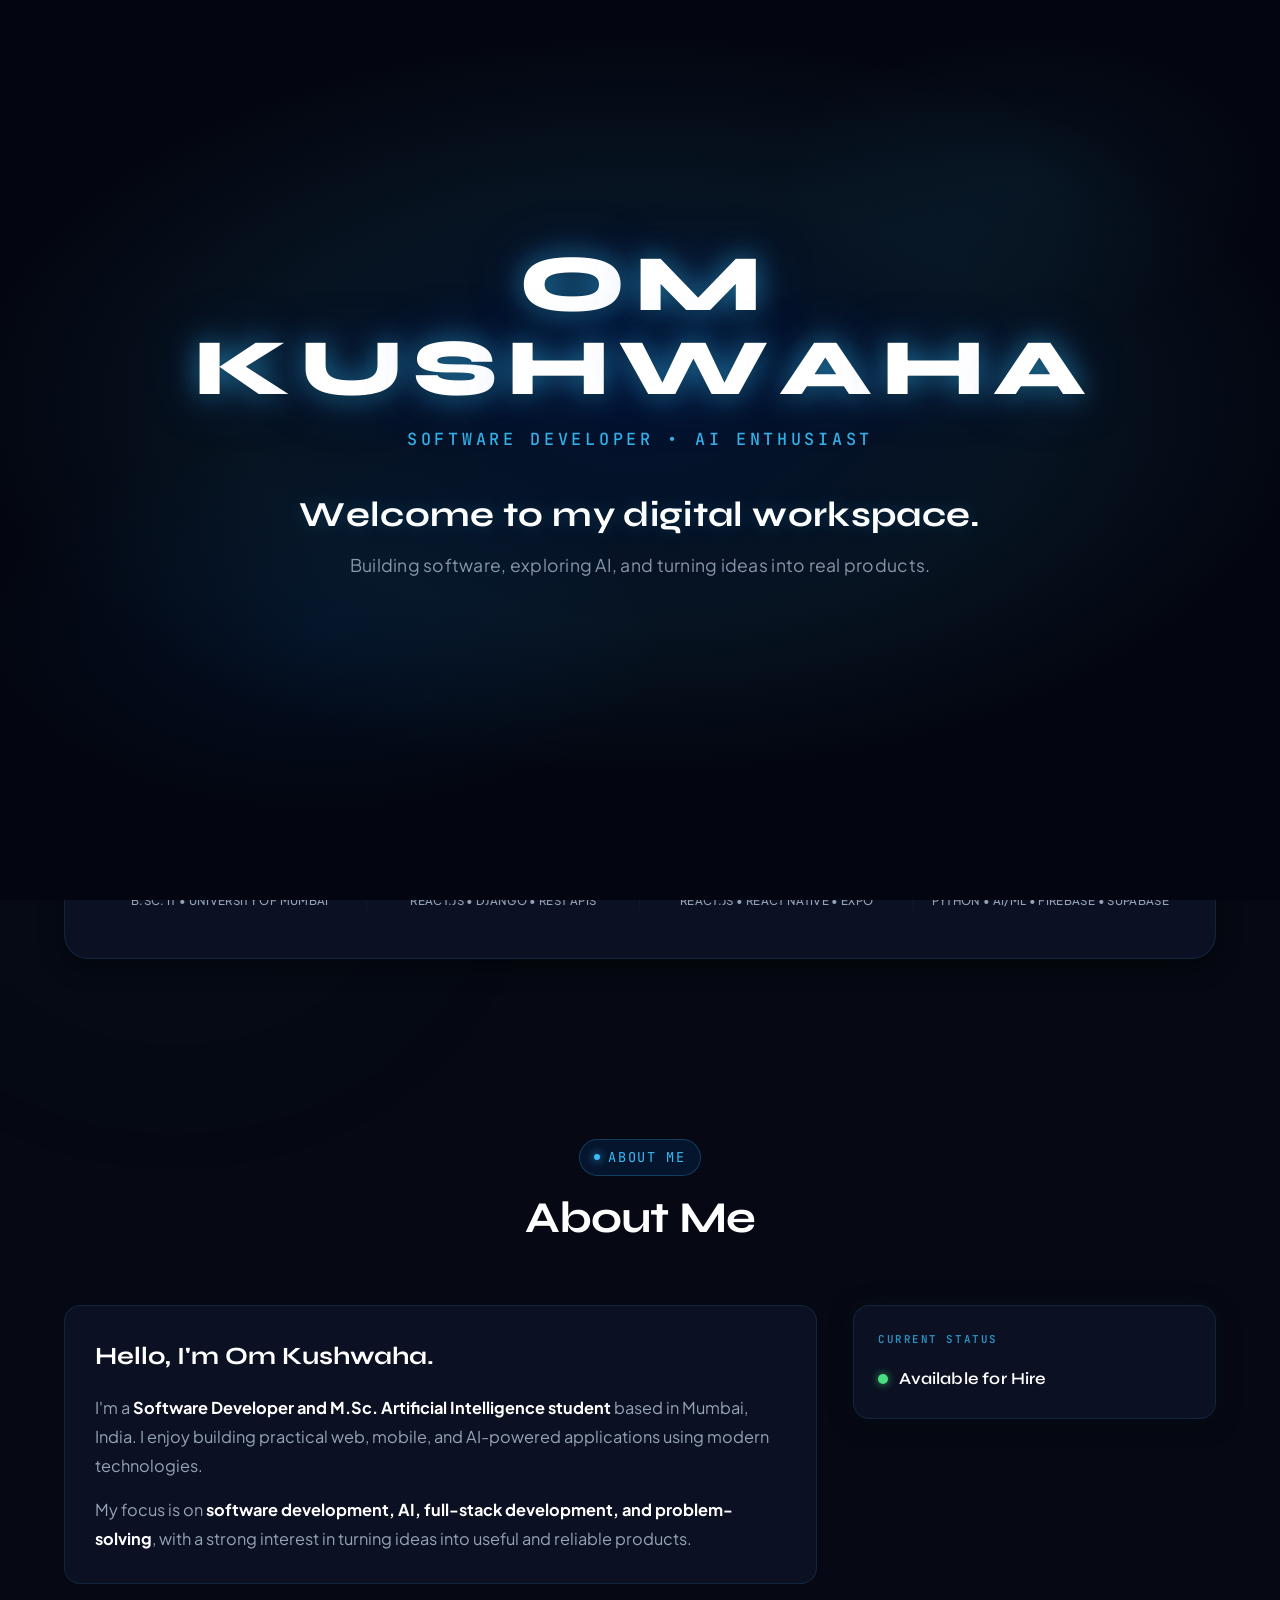
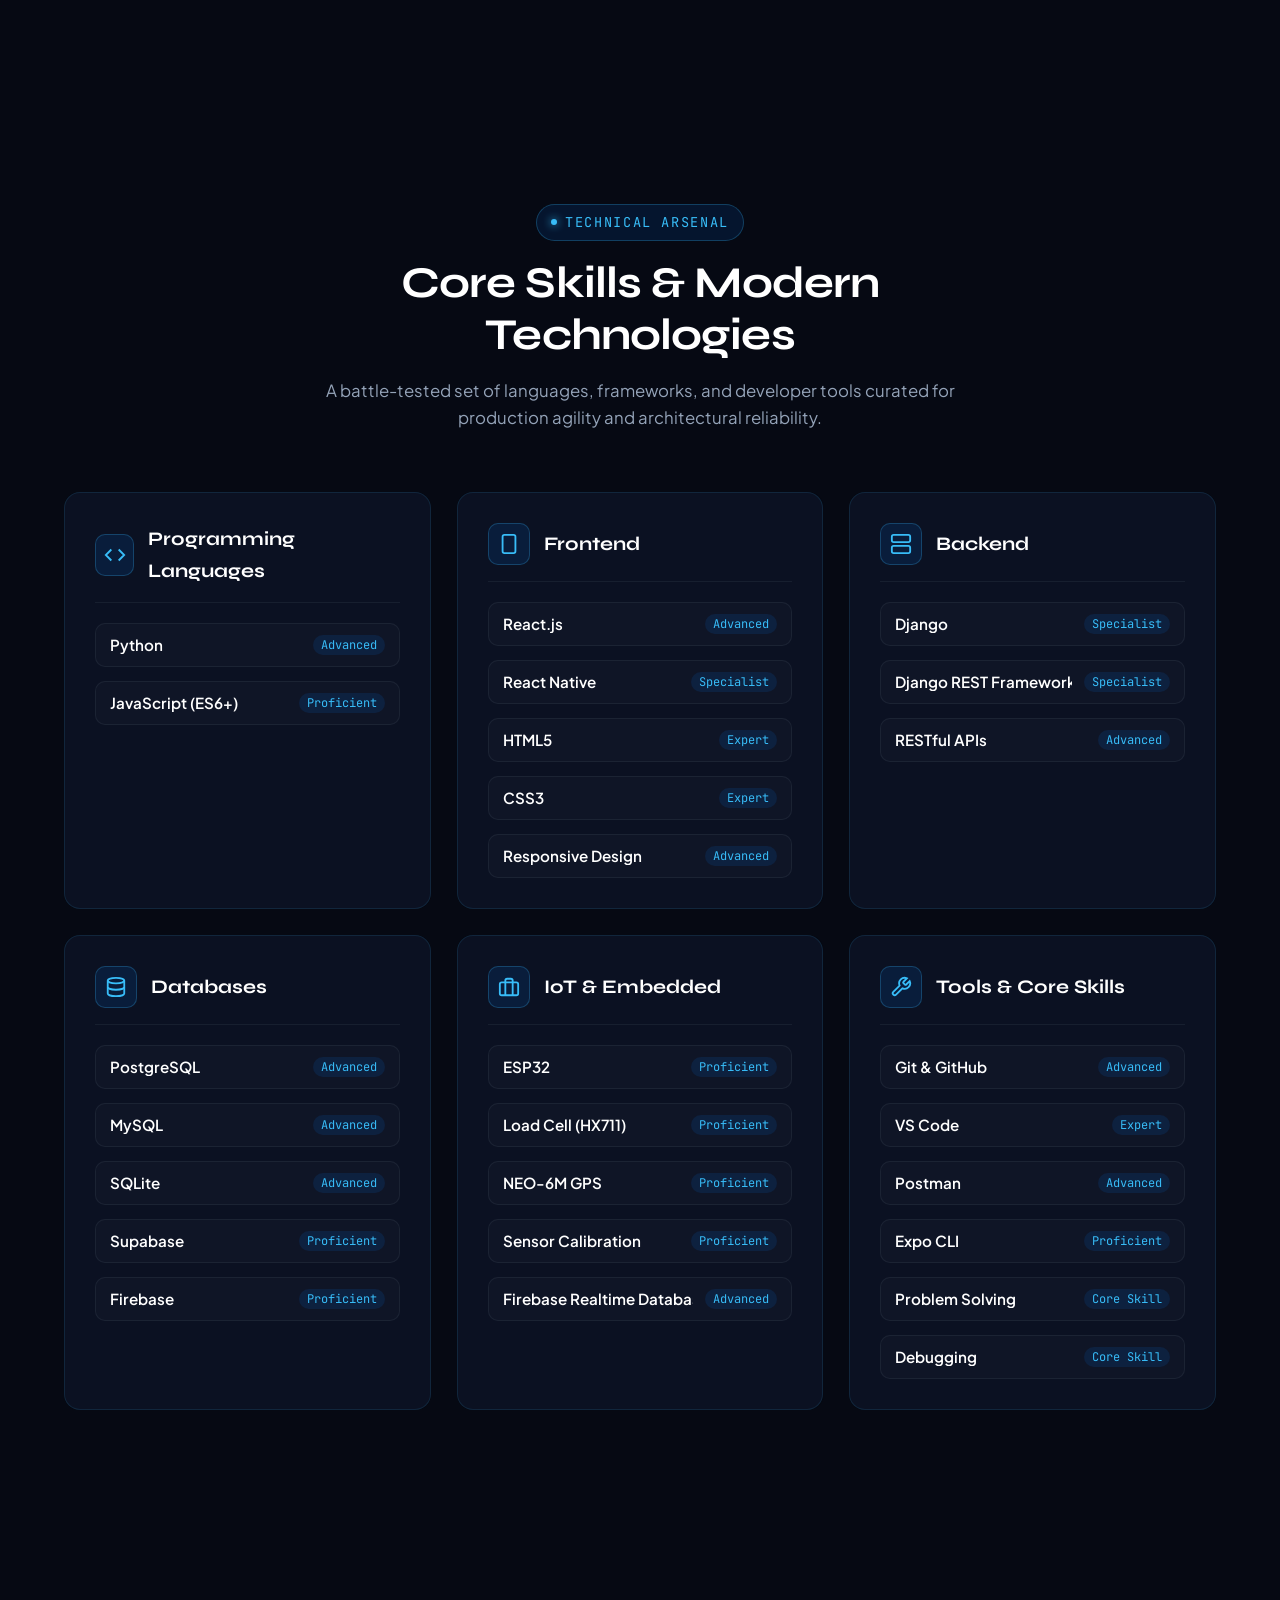
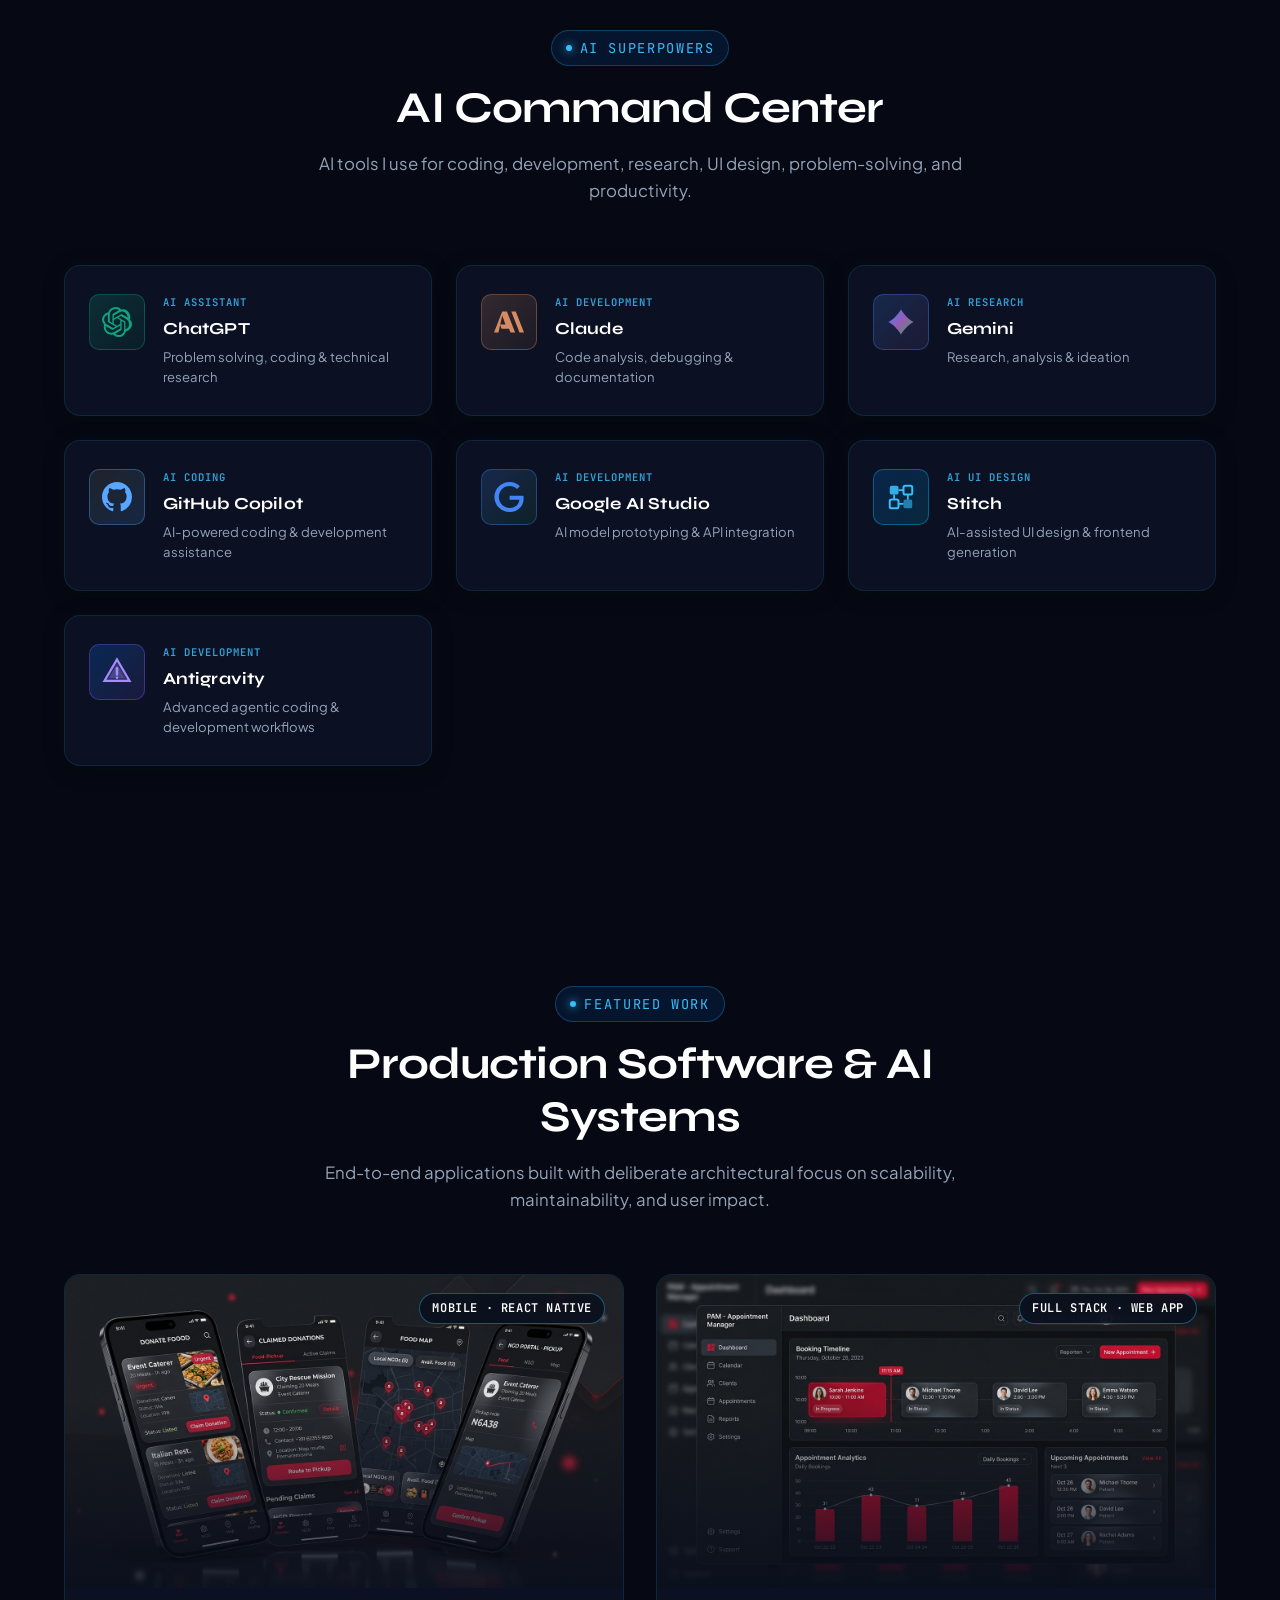
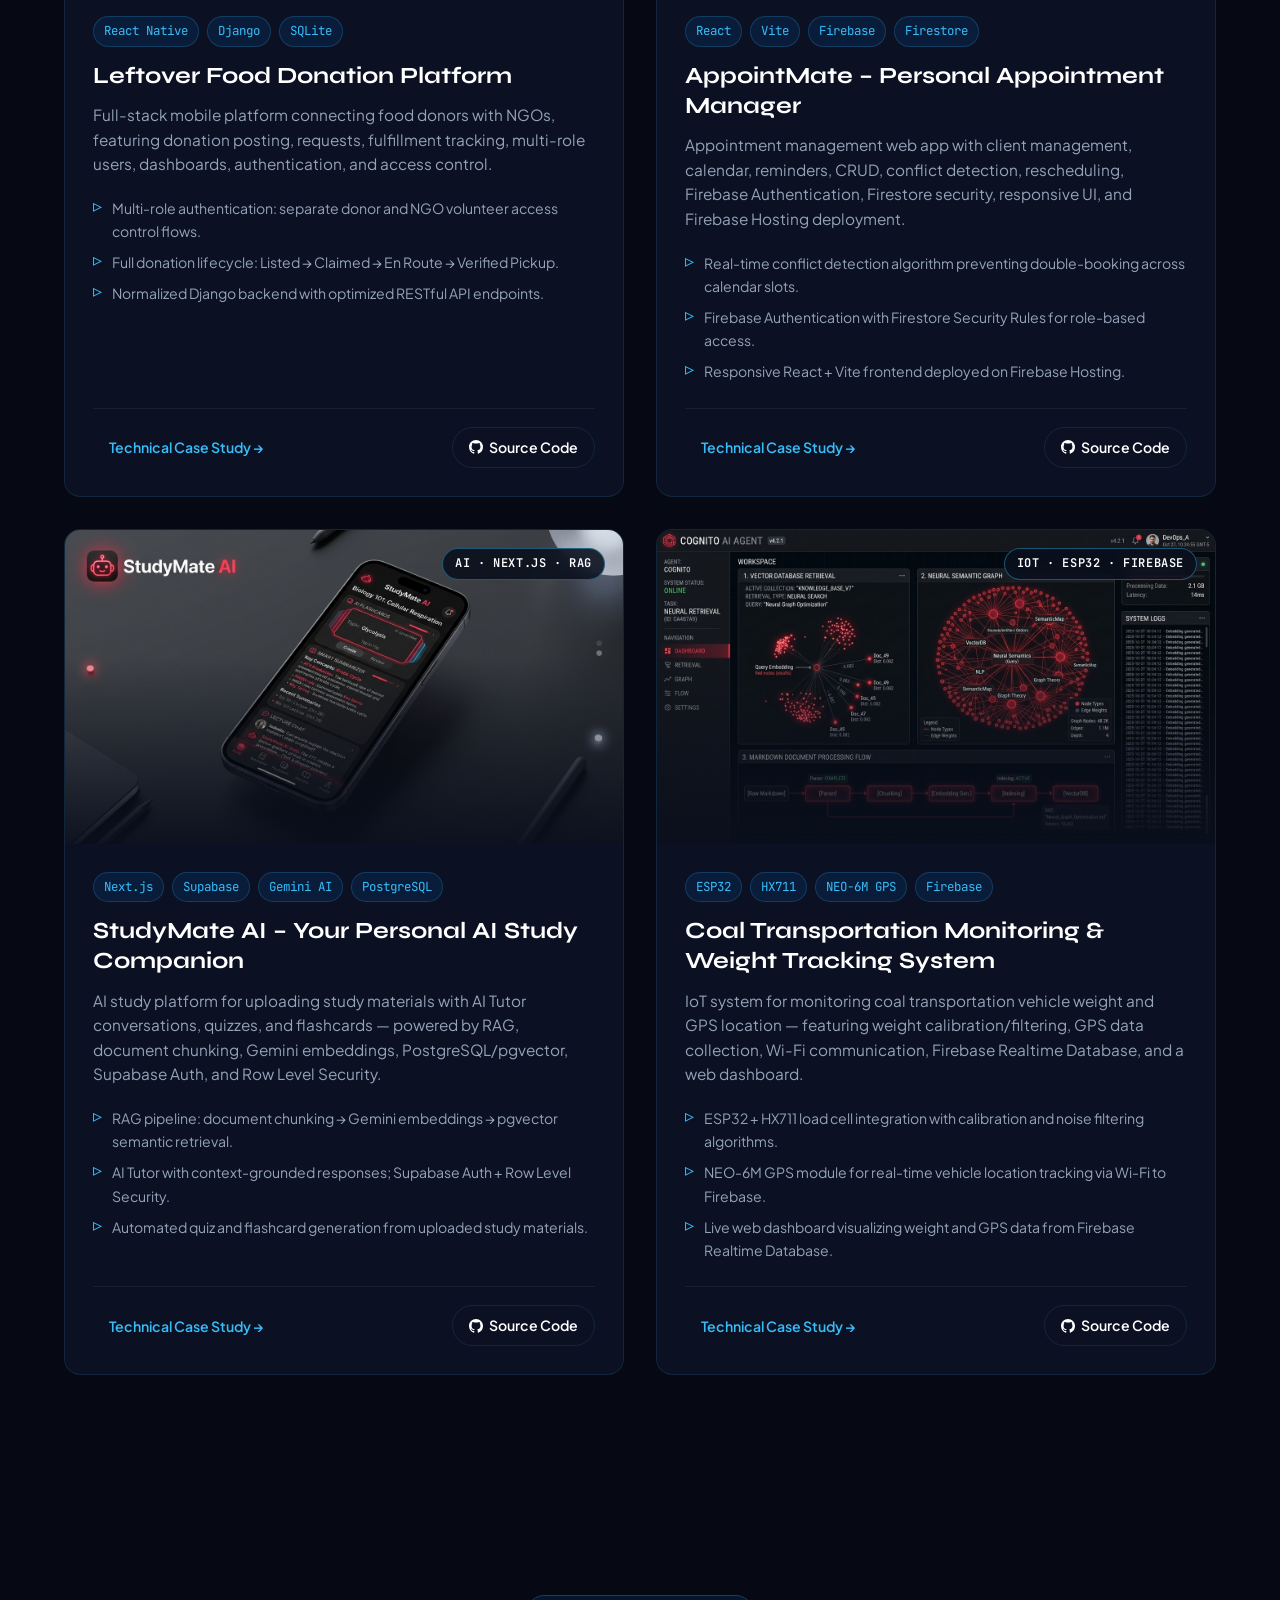
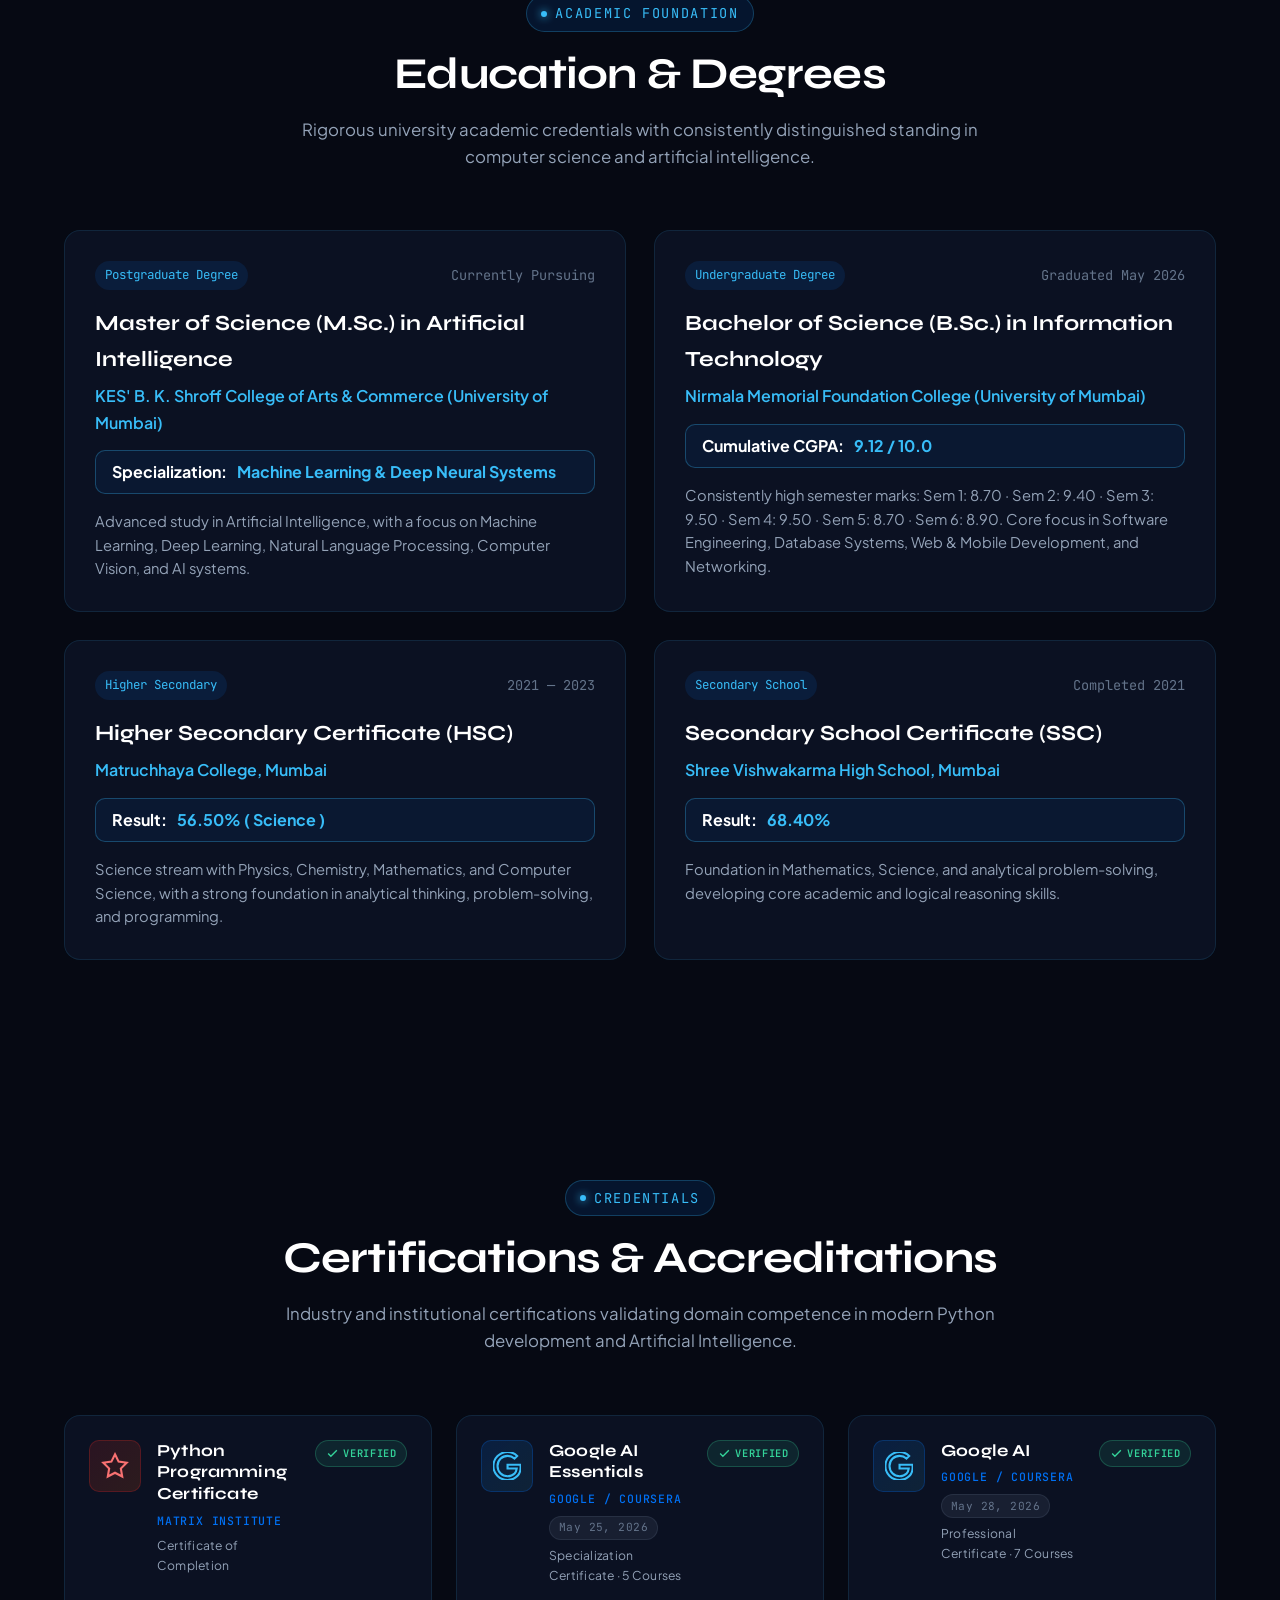
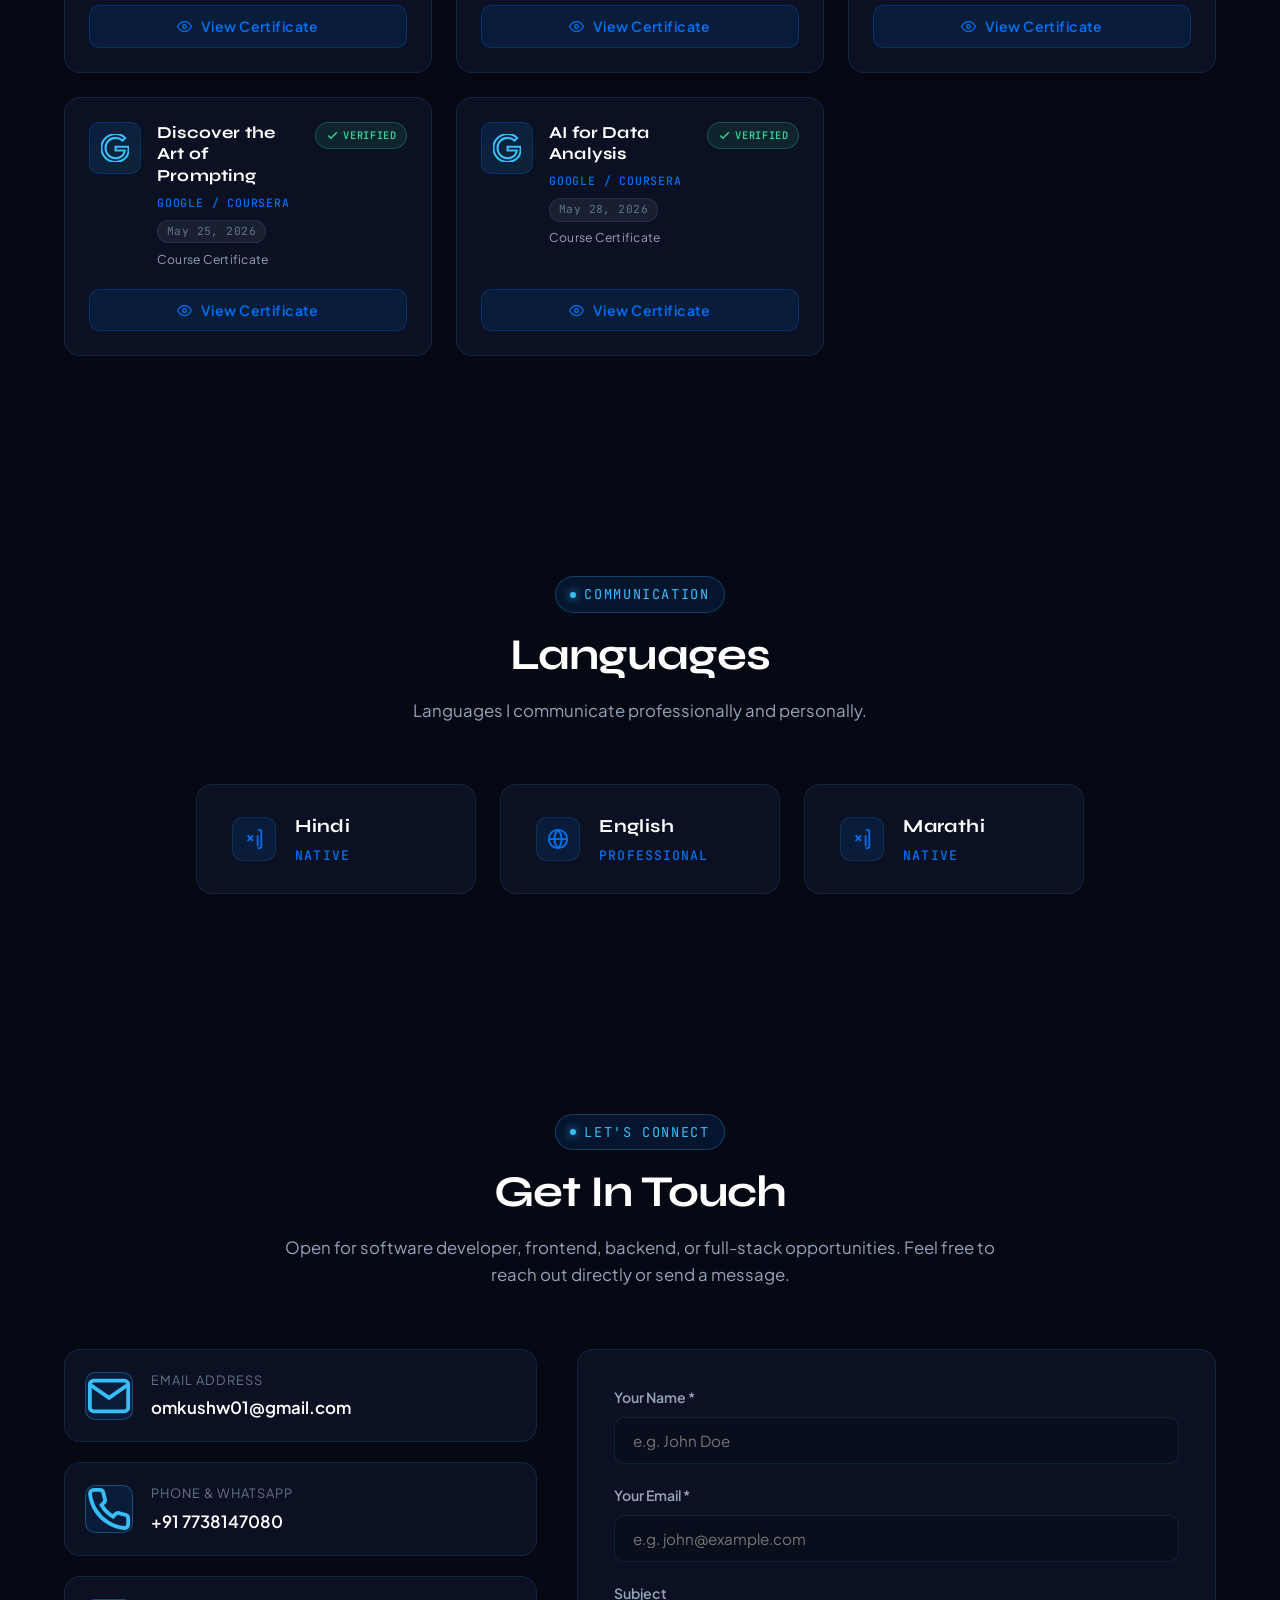
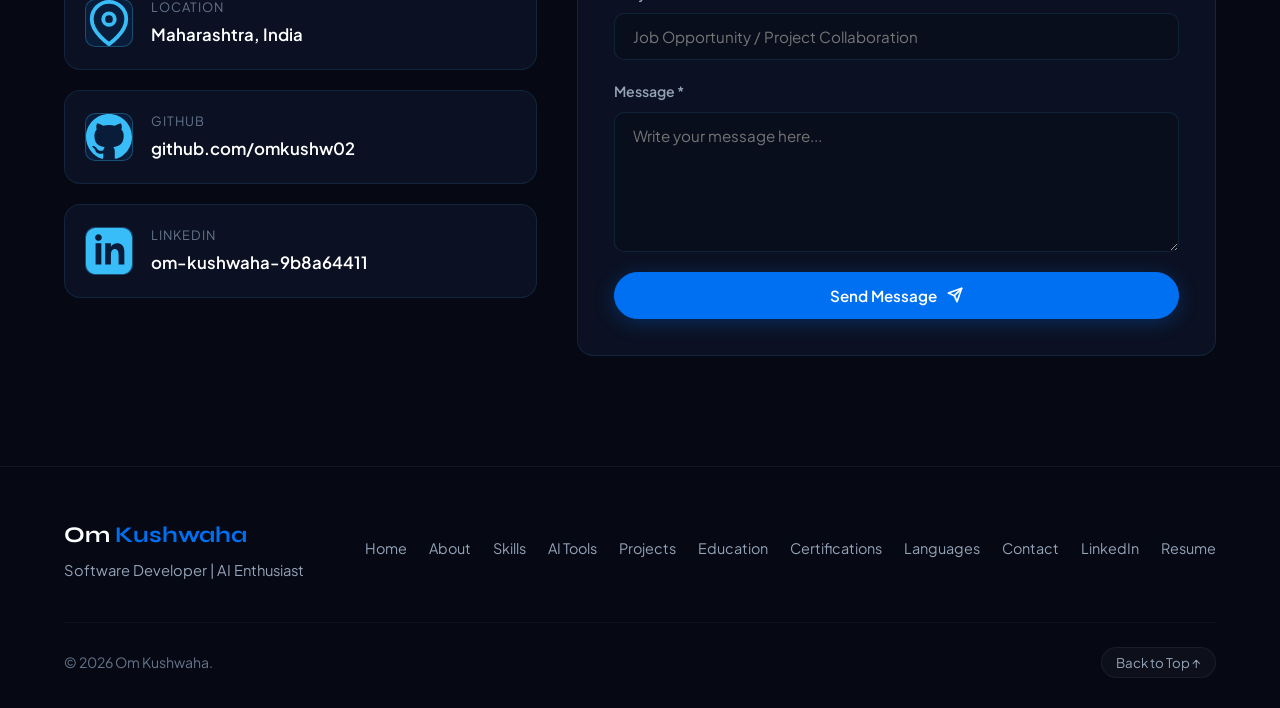
==== commit 9ada1db7: "Update portfolio" ====
--- a/index.html
+++ b/index.html
@@ -763,7 +763,7 @@
               Specialization: <span>Machine Learning & Deep Neural Systems</span>
             </div>
             <p class="edu-details">
-              Advanced coursework covering Deep Learning Architectures, Natural Language Processing, Computer Vision, Autonomous Agents, Advanced Statistical Modeling, and Algorithmic Complexity.
+              Advanced study in Artificial Intelligence, with a focus on Machine Learning, Deep Learning, Natural Language Processing, Computer Vision, and AI systems.
             </p>
           </div>
 
@@ -792,10 +792,10 @@
             <h3 class="edu-degree">Higher Secondary Certificate (HSC)</h3>
             <div class="edu-institution">Matruchhaya College, Mumbai</div>
             <div class="edu-score-highlight">
-              Result: <span>56.50% (Science / IT)</span>
+              Result: <span>56.50% ( Science )</span>
             </div>
             <p class="edu-details">
-              Science curriculum with concentration in Information Technology, Mathematics, and Computing Fundamentals.
+              Science stream with Physics, Chemistry, Mathematics, and Computer Science, with a strong foundation in analytical thinking, problem-solving, and programming.
             </p>
           </div>
 
@@ -811,7 +811,7 @@
               Result: <span>68.40%</span>
             </div>
             <p class="edu-details">
-              Foundation in Mathematics, Science, and Analytical Problem Solving.
+              Foundation in Mathematics, Science, and analytical problem-solving, developing core academic and logical reasoning skills.
             </p>
           </div>
         </div>
